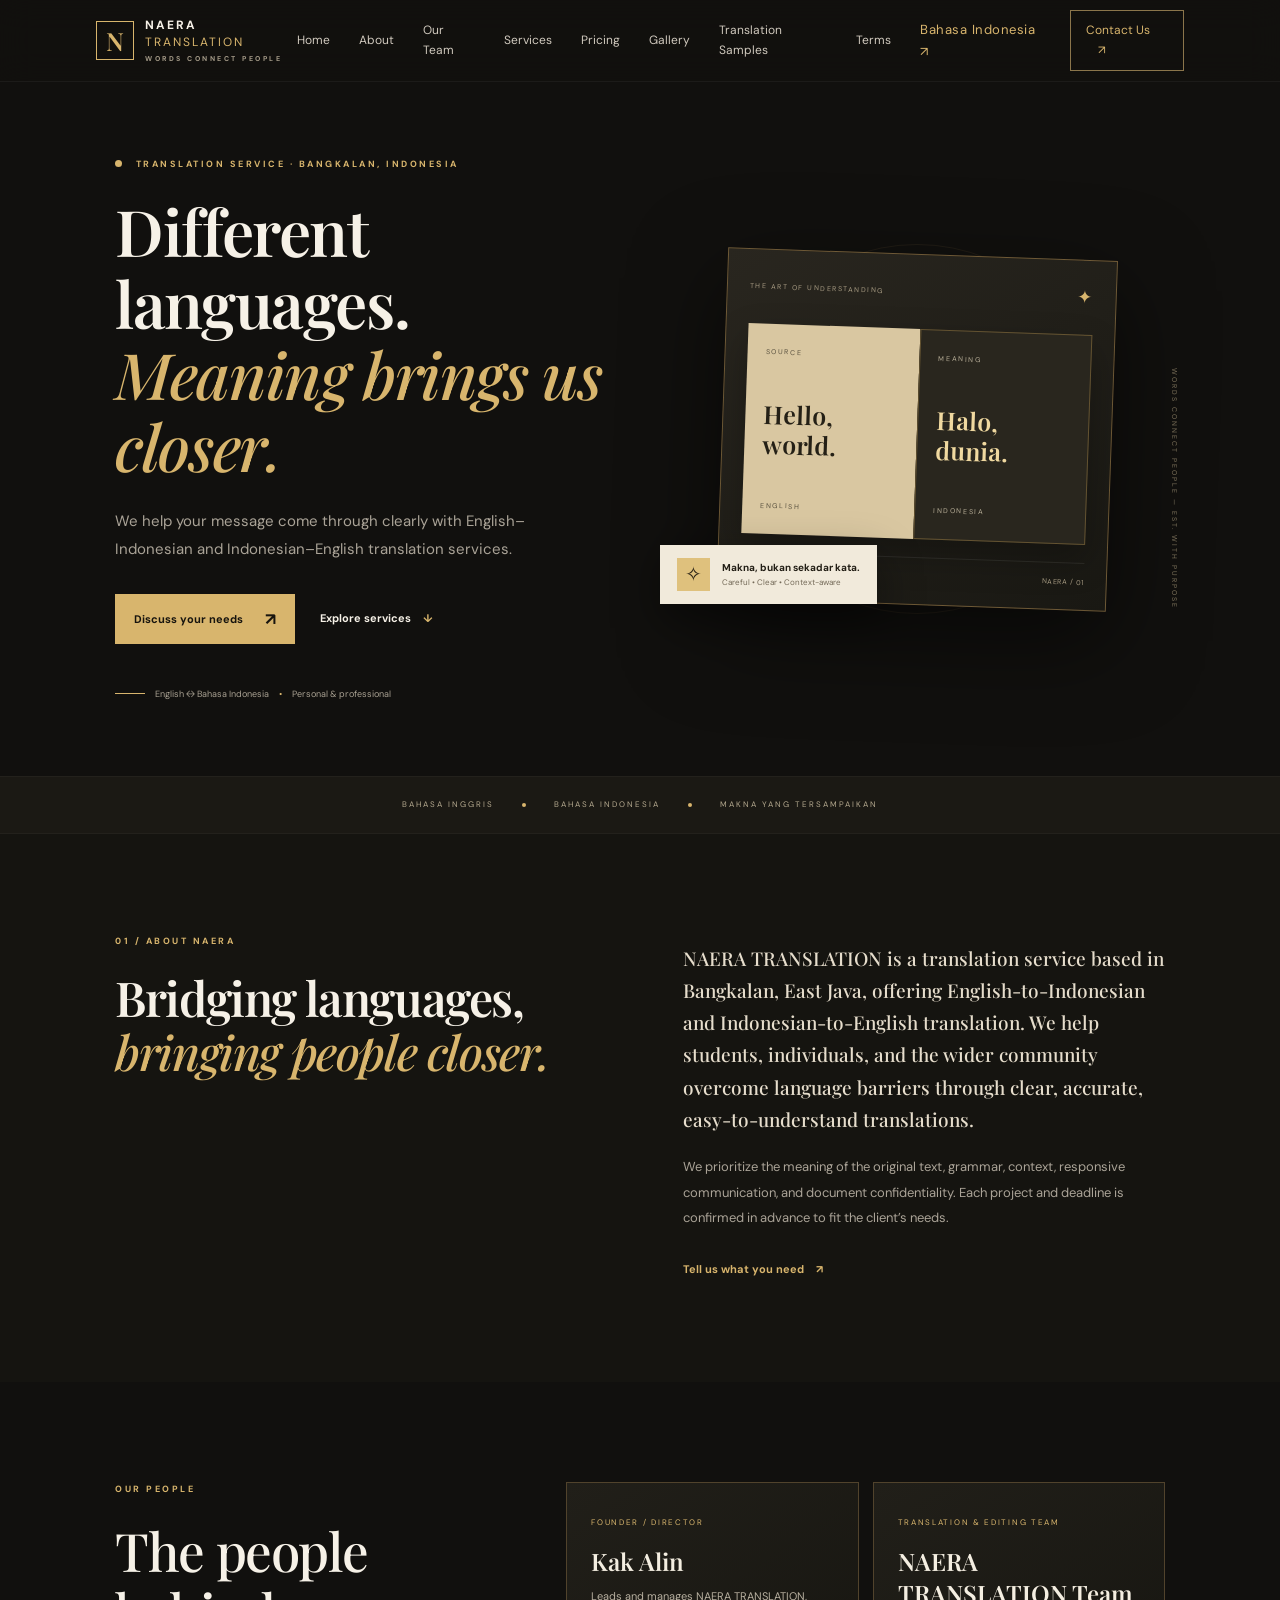
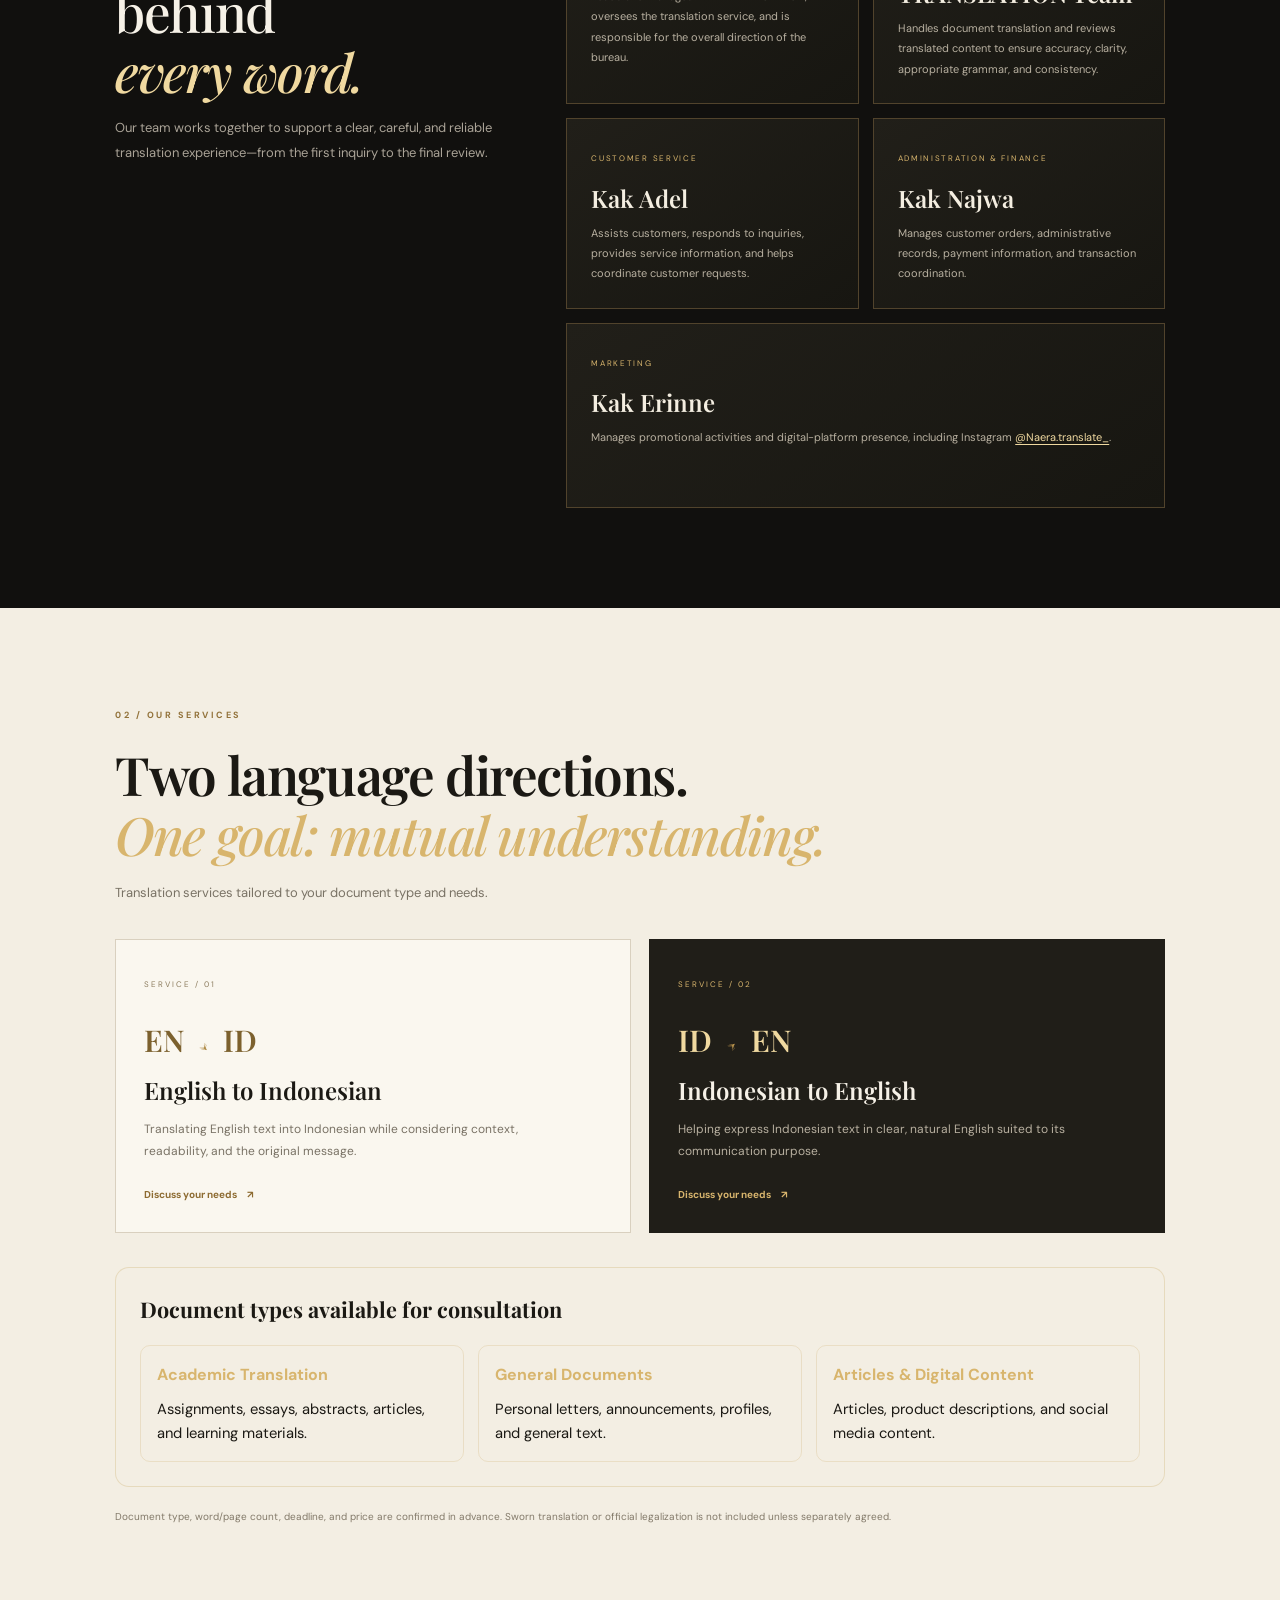
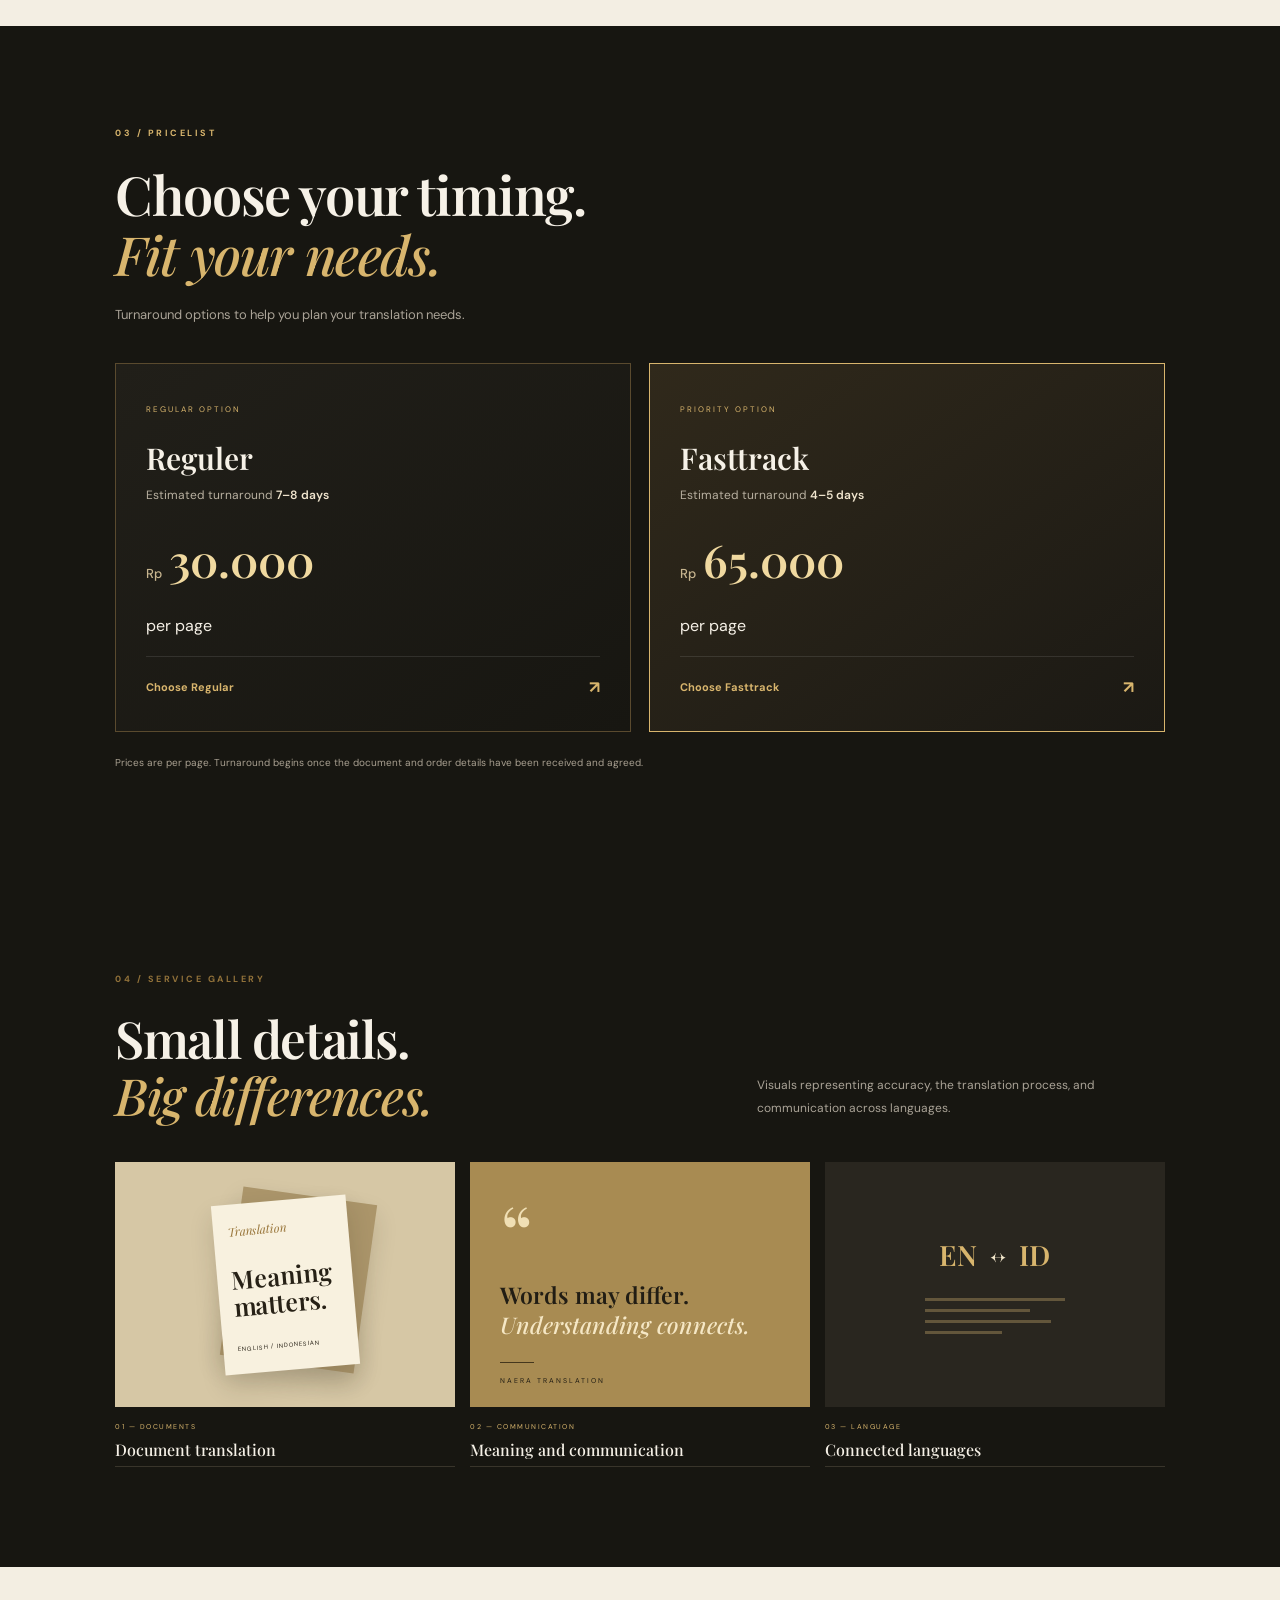
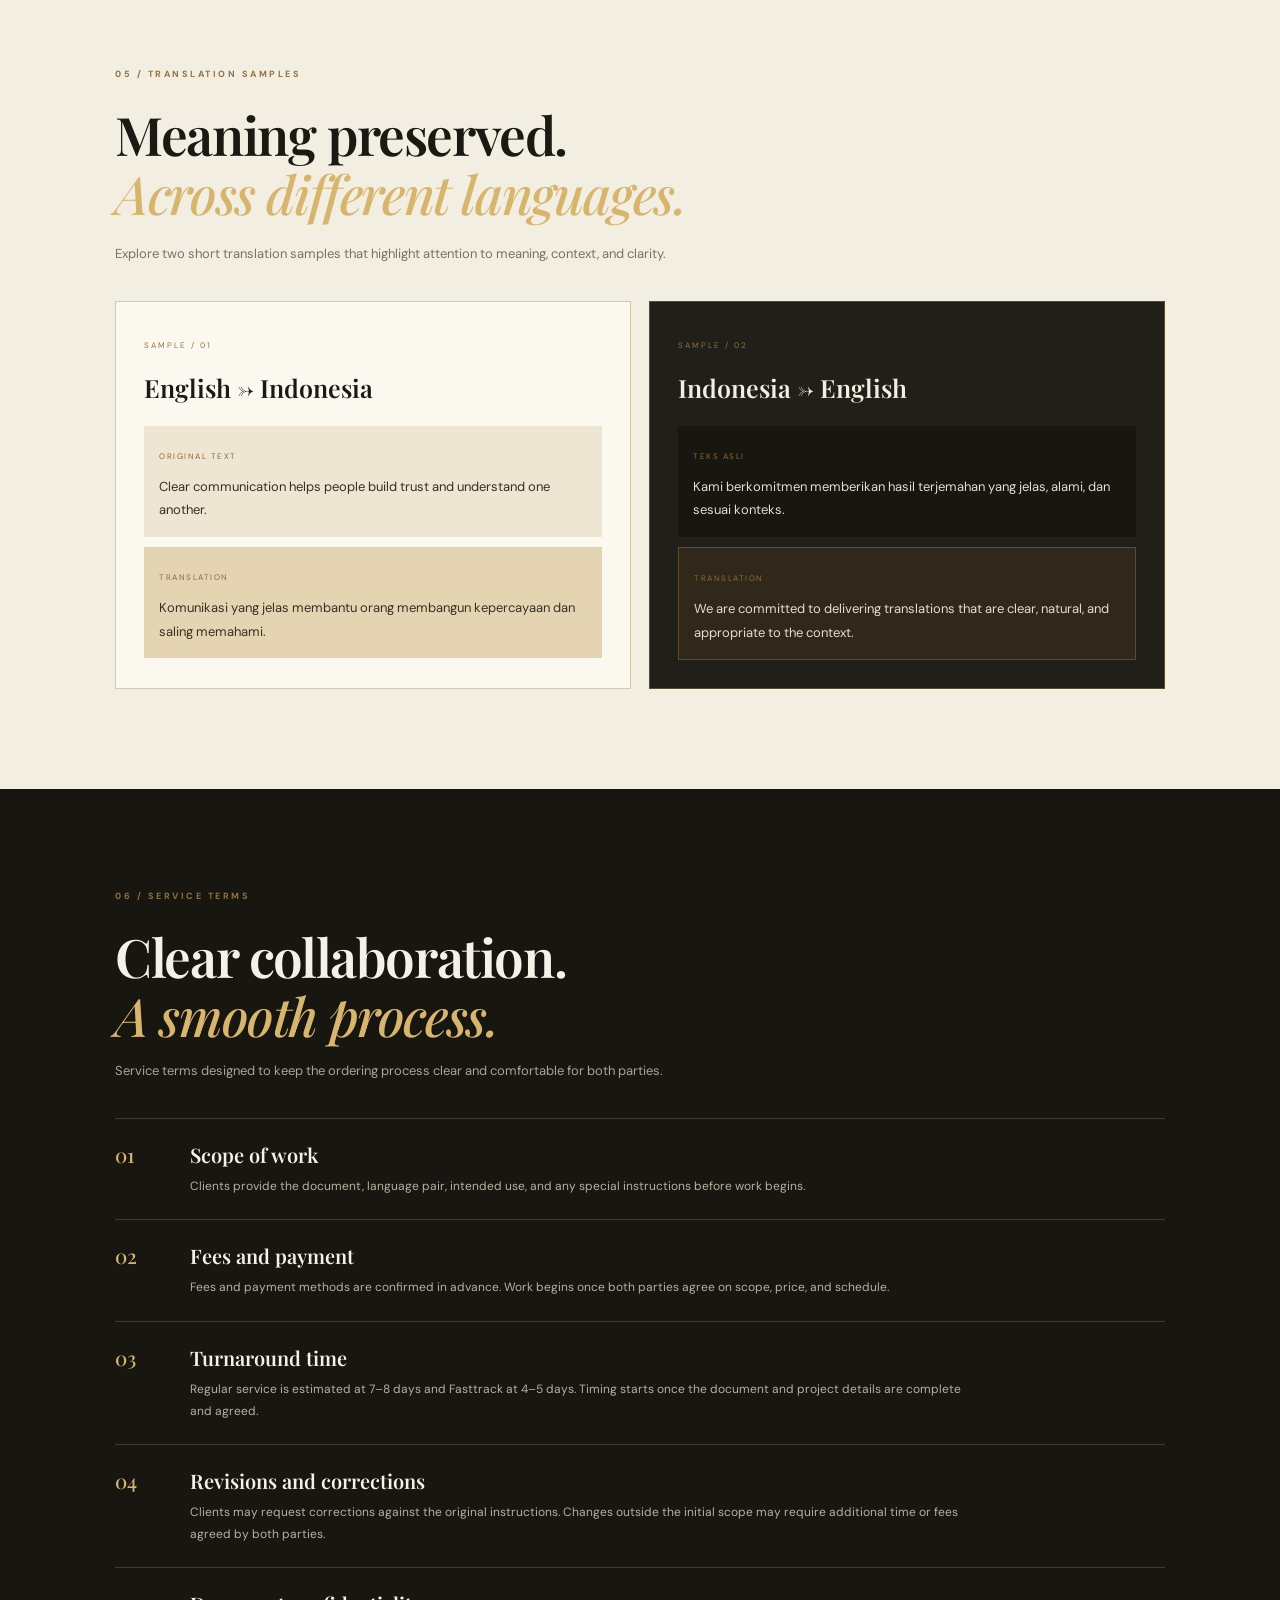
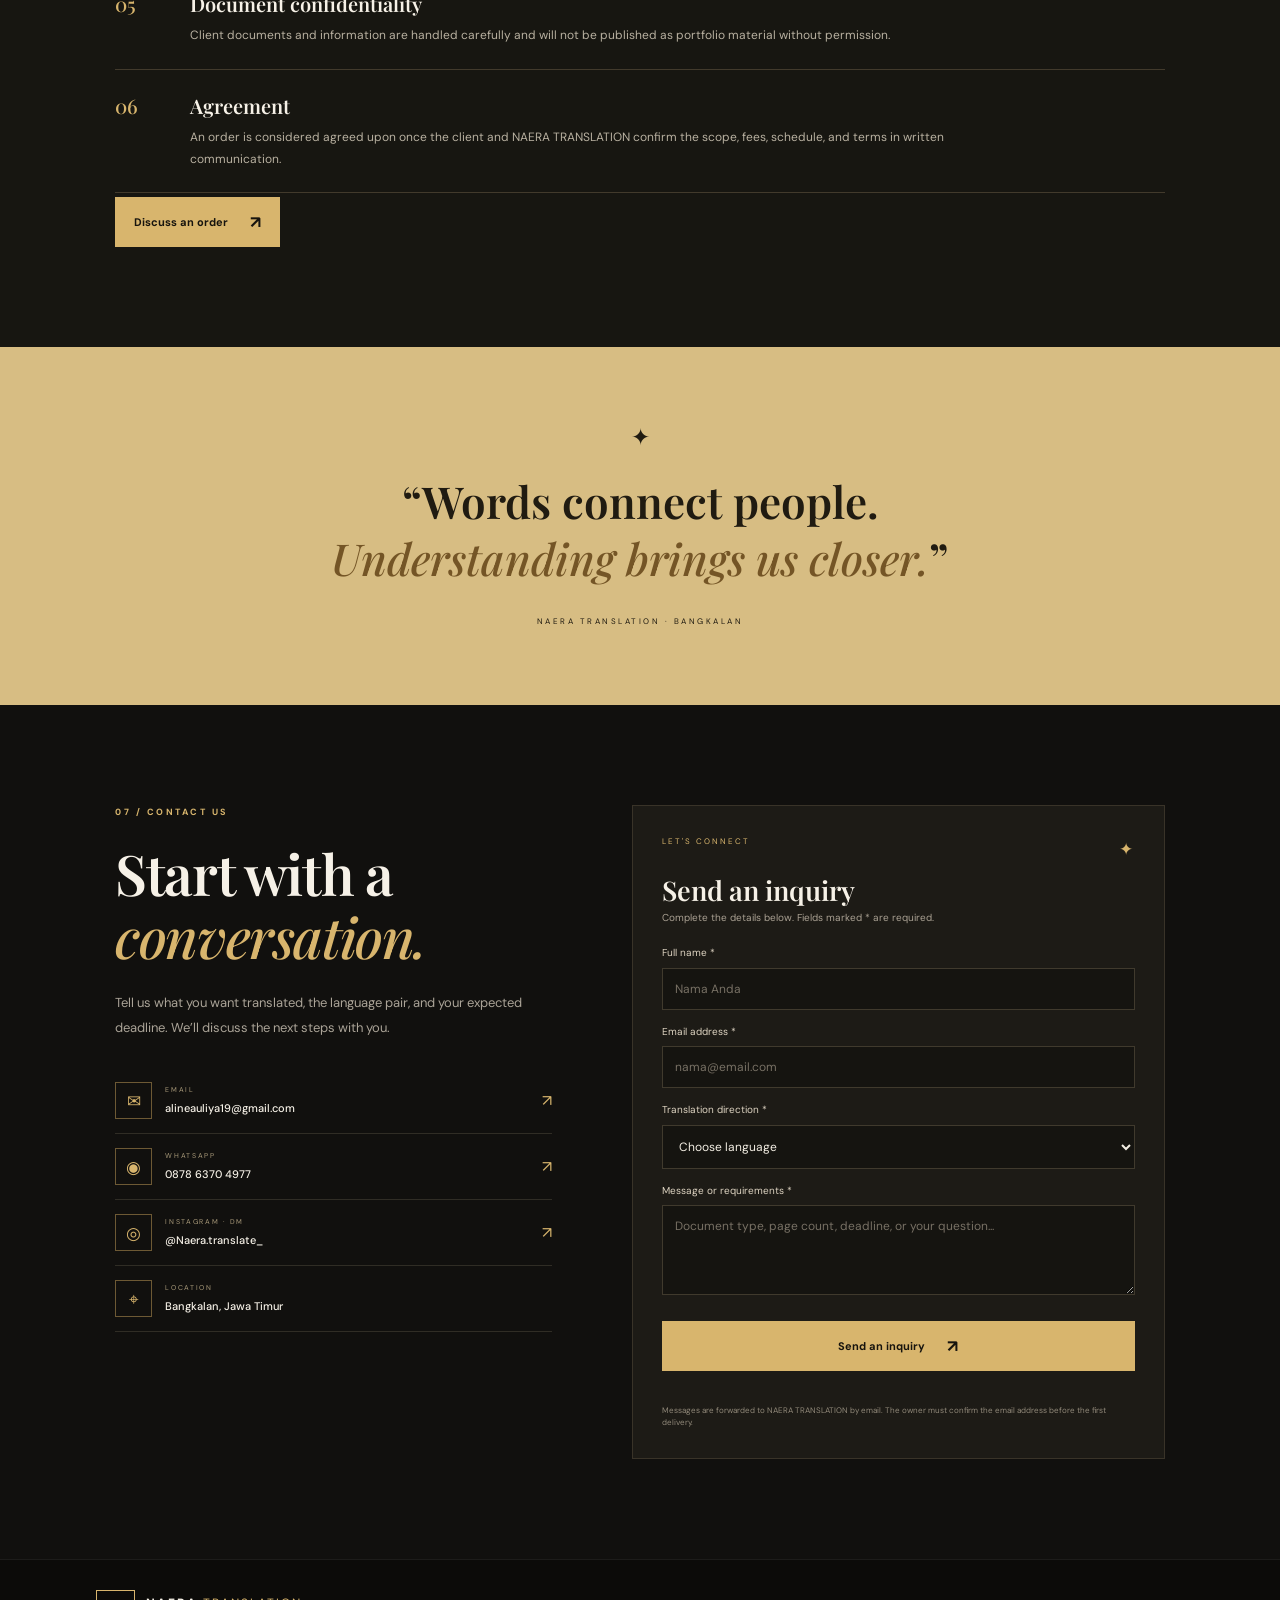
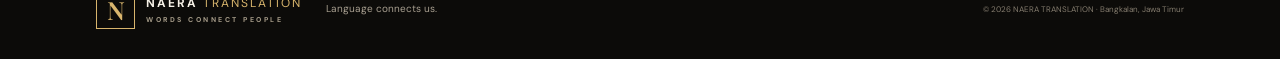
==== index-en.html @ 30fca058 "Add files via upload" ====
<!doctype html>
<html lang="en">
<head>
  <meta charset="utf-8">
  <meta name="viewport" content="width=device-width, initial-scale=1">
  <meta name="description" content="NAERA TRANSLATION melayani penerjemahan Bahasa English to Indonesian dan Indonesian to English.">
  <meta name="theme-color" content="#11100e">
  <title>NAERA TRANSLATION | Words Connect People</title>
  <link rel="preconnect" href="https://fonts.googleapis.com">
  <link rel="preconnect" href="https://fonts.gstatic.com" crossorigin>
  <link href="https://fonts.googleapis.com/css2?family=DM+Sans:wght@400;500;600;700&family=Playfair+Display:wght@500;600;700&display=swap" rel="stylesheet">
  <link rel="stylesheet" href="style.css">
  <script src="script.js" defer></script>
</head>
<body>
  <header class="header">
    <a class="brand" href="#home" aria-label="NAERA Translation beranda"><span class="brand-symbol">N</span><span class="brand-name">NAERA <b>TRANSLATION</b><small>WORDS CONNECT PEOPLE</small></span></a>
    <button class="menu-toggle" id="menuToggle" aria-label="Buka menu" aria-expanded="false">☰</button>
    <nav id="nav"><a href="#home">Home</a><a href="#about">About</a><a href="#team">Our Team</a><a href="#services">Services</a><a href="#pricelist">Pricing</a><a href="#portfolio">Gallery</a><a href="#samples">Translation Samples</a><a href="#terms">Terms</a><a href="index.html" class="language-link" lang="id">Bahasa Indonesia ↗</a><a class="nav-contact" href="#contact">Contact Us <span>↗</span></a></nav>
  </header>

  <main>
    <section class="hero section" id="home">
      <div class="hero-content">
        <p class="eyebrow"><span></span> TRANSLATION SERVICE · BANGKALAN, INDONESIA</p>
        <h1>Different languages.<br><em>Meaning brings us closer.</em></h1>
        <p class="hero-lead">We help your message come through clearly with English–Indonesian and Indonesian–English translation services.</p>
        <div class="hero-actions"><a class="btn btn-gold" href="#contact">Discuss your needs <span>↗</span></a><a class="link-arrow" href="#services">Explore services <span>↓</span></a></div>
        <div class="hero-foot"><span class="gold-line"></span><span>English ↔ Bahasa Indonesia</span><span class="foot-dot">•</span><span>Personal & professional</span></div>
      </div>
      <div class="hero-visual" aria-label="Ilustrasi buku dan dokumen penerjemahan" role="img">
        <div class="visual-ring ring-a"></div><div class="visual-ring ring-b"></div>
        <div class="translation-card">
          <div class="card-top"><span>THE ART OF UNDERSTANDING</span><span class="tiny-star">✦</span></div>
          <div class="book-shape"><div class="book-left"><span class="book-label">SOURCE</span><strong>Hello,<br>world.</strong><small>ENGLISH</small></div><div class="book-right"><span class="book-label">MEANING</span><strong>Halo,<br>dunia.</strong><small>INDONESIA</small></div></div>
          <div class="card-bottom"><span>Clarity in every word.</span><span>NAERA / 01</span></div>
        </div>
        <div class="floating-note"><span class="note-icon">✧</span><div><b>Makna, bukan sekadar kata.</b><small>Careful • Clear • Context-aware</small></div></div>
        <div class="vertical-caption">WORDS CONNECT PEOPLE — EST. WITH PURPOSE</div>
      </div>
    </section>

    <section class="trustbar"><span>BAHASA INGGRIS</span><i></i><span>BAHASA INDONESIA</span><i></i><span>MAKNA YANG TERSAMPAIKAN</span></section>

    <section class="section about" id="about">
      <div class="section-kicker"><p class="eyebrow">01 / ABOUT NAERA</p><h2>Bridging languages, <em>bringing people closer.</em></h2></div>
      <div class="about-copy"><p class="lead">NAERA TRANSLATION is a translation service based in Bangkalan, East Java, offering English-to-Indonesian and Indonesian-to-English translation. We help students, individuals, and the wider community overcome language barriers through clear, accurate, easy-to-understand translations.</p><p>We prioritize the meaning of the original text, grammar, context, responsive communication, and document confidentiality. Each project and deadline is confirmed in advance to fit the client’s needs.</p><a class="link-arrow" href="#contact">Tell us what you need <span>↗</span></a></div>
    </section>


    <section class="section team-section" id="team" aria-label="NAERA TRANSLATION team">
      <div class="team-heading">
        <p class="eyebrow">OUR PEOPLE</p>
        <h2>The people behind<br><em>every word.</em></h2>
        <p>Our team works together to support a clear, careful, and reliable translation experience—from the first inquiry to the final review.</p>
      </div>
      <div class="team-grid">
        <article class="team-card"><span class="team-role">Founder / Director</span><h3>Kak Alin</h3><p>Leads and manages NAERA TRANSLATION, oversees the translation service, and is responsible for the overall direction of the bureau.</p></article>
        <article class="team-card"><span class="team-role">Translation &amp; Editing Team</span><h3>NAERA TRANSLATION Team</h3><p>Handles document translation and reviews translated content to ensure accuracy, clarity, appropriate grammar, and consistency.</p></article>
        <article class="team-card"><span class="team-role">Customer Service</span><h3>Kak Adel</h3><p>Assists customers, responds to inquiries, provides service information, and helps coordinate customer requests.</p></article>
        <article class="team-card"><span class="team-role">Administration &amp; Finance</span><h3>Kak Najwa</h3><p>Manages customer orders, administrative records, payment information, and transaction coordination.</p></article>
        <article class="team-card team-card-wide"><span class="team-role">Marketing</span><h3>Kak Erinne</h3><p>Manages promotional activities and digital-platform presence, including Instagram <a href="https://www.instagram.com/naera.translate_/" target="_blank" rel="noopener noreferrer">@Naera.translate_</a>.</p></article>
      </div>
    </section>

    <section class="section services" id="services">
      <div class="section-title"><p class="eyebrow">02 / OUR SERVICES</p><h2>Two language directions.<br><em>One goal: mutual understanding.</em></h2><p>Translation services tailored to your document type and needs.</p></div>
      <div class="service-grid">
        <article class="service-card"><span class="service-index">SERVICE / 01</span><div class="service-icon">EN <span>↘</span> ID</div><h3>English to Indonesian</h3><p>Translating English text into Indonesian while considering context, readability, and the original message.</p><a href="#contact" aria-label="Tanyakan layanan English to Indonesian">Discuss your needs <span>↗</span></a></article>
        <article class="service-card service-featured"><span class="service-index">SERVICE / 02</span><div class="service-icon">ID <span>↗</span> EN</div><h3>Indonesian to English</h3><p>Helping express Indonesian text in clear, natural English suited to its communication purpose.</p><a href="#contact" aria-label="Tanyakan layanan Indonesian to English">Discuss your needs <span>↗</span></a></article>
      </div>
      <div class="service-types" aria-label="Jenis dokumen yang dilayani">
        <h3>Document types available for consultation</h3>
        <div class="service-type-grid">
          <article><b>Academic Translation</b><p>Assignments, essays, abstracts, articles, and learning materials.</p></article>
          <article><b>General Documents</b><p>Personal letters, announcements, profiles, and general text.</p></article>
          <article><b>Articles & Digital Content</b><p>Articles, product descriptions, and social media content.</p></article>
        </div>
      </div>
      <p class="service-note">Document type, word/page count, deadline, and price are confirmed in advance. Sworn translation or official legalization is not included unless separately agreed.</p>
    </section>

    <section class="section pricelist" id="pricelist">
      <div class="pricelist-heading"><p class="eyebrow">03 / PRICELIST</p><h2>Choose your timing.<br><em>Fit your needs.</em></h2><p>Turnaround options to help you plan your translation needs.</p></div>
      <div class="price-grid">
        <article class="price-card"><span class="price-label">REGULAR OPTION</span><h3>Reguler</h3><p class="price-duration">Estimated turnaround <b>7–8 days</b></p><div class="price-amount"><small>Rp</small>30.000</div><p class="price-unit">per page</p><a class="price-link" href="#contact">Choose Regular <span>↗</span></a></article>
        <article class="price-card price-card-featured"><span class="price-label">PRIORITY OPTION</span><h3>Fasttrack</h3><p class="price-duration">Estimated turnaround <b>4–5 days</b></p><div class="price-amount"><small>Rp</small>65.000</div><p class="price-unit">per page</p><a class="price-link" href="#contact">Choose Fasttrack <span>↗</span></a></article>
      </div>
      <p class="price-note">Prices are per page. Turnaround begins once the document and order details have been received and agreed.</p>
    </section>

    <section class="section gallery" id="portfolio">
      <div class="gallery-heading"><div><p class="eyebrow">04 / SERVICE GALLERY</p><h2>Small details.<br><em>Big differences.</em></h2></div><p>Visuals representing accuracy, the translation process, and communication across languages.</p></div>
      <div class="gallery-grid">
        <article class="gallery-card gallery-one"><div class="gallery-art"><span class="paper paper-back"></span><span class="paper paper-front"><i>Translation</i><b>Meaning<br>matters.</b><small>ENGLISH / INDONESIAN</small></span></div><div class="gallery-label"><span>01 — DOCUMENTS</span><b>Document translation</b></div></article>
        <article class="gallery-card gallery-two"><div class="gallery-art"><div class="quote-mark">“</div><p>Words may differ.<br><em>Understanding connects.</em></p><span class="quote-rule"></span><small>NAERA TRANSLATION</small></div><div class="gallery-label"><span>02 — COMMUNICATION</span><b>Meaning and communication</b></div></article>
        <article class="gallery-card gallery-three"><div class="gallery-art"><div class="language-circle"><span>EN</span><b>↔</b><span>ID</span></div><div class="language-lines"><i></i><i></i><i></i><i></i></div></div><div class="gallery-label"><span>03 — LANGUAGE</span><b>Connected languages</b></div></article>
      </div>
    </section>


    <section class="section samples" id="samples">
      <div class="section-title"><p class="eyebrow">05 / TRANSLATION SAMPLES</p><h2>Meaning preserved.<br><em>Across different languages.</em></h2><p>Explore two short translation samples that highlight attention to meaning, context, and clarity.</p></div>
      <div class="sample-grid">
        <article class="sample-card"><span class="sample-number">SAMPLE / 01</span><h3>English → Indonesia</h3><div class="sample-text"><small>ORIGINAL TEXT</small><p>Clear communication helps people build trust and understand one another.</p></div><div class="sample-text sample-result"><small>TRANSLATION</small><p>Komunikasi yang jelas membantu orang membangun kepercayaan dan saling memahami.</p></div></article>
        <article class="sample-card sample-card-dark"><span class="sample-number">SAMPLE / 02</span><h3>Indonesia → English</h3><div class="sample-text"><small>TEKS ASLI</small><p>Kami berkomitmen memberikan hasil terjemahan yang jelas, alami, dan sesuai konteks.</p></div><div class="sample-text sample-result"><small>TRANSLATION</small><p>We are committed to delivering translations that are clear, natural, and appropriate to the context.</p></div></article>
      </div>
    </section>

    <section class="section terms" id="terms">
      <div class="terms-heading"><p class="eyebrow">06 / SERVICE TERMS</p><h2>Clear collaboration.<br><em>A smooth process.</em></h2><p>Service terms designed to keep the ordering process clear and comfortable for both parties.</p></div>
      <div class="terms-list">
        <article><span>01</span><div><h3>Scope of work</h3><p>Clients provide the document, language pair, intended use, and any special instructions before work begins.</p></div></article>
        <article><span>02</span><div><h3>Fees and payment</h3><p>Fees and payment methods are confirmed in advance. Work begins once both parties agree on scope, price, and schedule.</p></div></article>
        <article><span>03</span><div><h3>Turnaround time</h3><p>Regular service is estimated at 7–8 days and Fasttrack at 4–5 days. Timing starts once the document and project details are complete and agreed.</p></div></article>
        <article><span>04</span><div><h3>Revisions and corrections</h3><p>Clients may request corrections against the original instructions. Changes outside the initial scope may require additional time or fees agreed by both parties.</p></div></article>
        <article><span>05</span><div><h3>Document confidentiality</h3><p>Client documents and information are handled carefully and will not be published as portfolio material without permission.</p></div></article>
        <article><span>06</span><div><h3>Agreement</h3><p>An order is considered agreed upon once the client and NAERA TRANSLATION confirm the scope, fees, schedule, and terms in written communication.</p></div></article>
      </div>
      
      <a class="btn btn-gold terms-cta" href="#contact">Discuss an order <span>↗</span></a>
    </section>

    <section class="statement"><span class="statement-star">✦</span><p>“Words connect people.<br><em>Understanding brings us closer.</em>”</p><span class="statement-caption">NAERA TRANSLATION · BANGKALAN</span></section>

    <section class="section contact" id="contact">
      <div class="contact-info"><p class="eyebrow">07 / CONTACT US</p><h2>Start with a <em>conversation.</em></h2><p class="contact-lead">Tell us what you want translated, the language pair, and your expected deadline. We’ll discuss the next steps with you.</p>
        <a class="contact-method" href="mailto:alineauliya19@gmail.com"><span class="method-icon">✉</span><span><small>EMAIL</small><b>alineauliya19@gmail.com</b></span><span class="method-arrow">↗</span></a>
        <a class="contact-method" href="https://wa.me/6287863704977" target="_blank" rel="noopener noreferrer"><span class="method-icon">◉</span><span><small>WHATSAPP</small><b>0878 6370 4977</b></span><span class="method-arrow">↗</span></a>
        <a class="contact-method" href="https://www.instagram.com/naera.translate_/" target="_blank" rel="noopener noreferrer"><span class="method-icon">◎</span><span><small>INSTAGRAM · DM</small><b>@Naera.translate_</b></span><span class="method-arrow">↗</span></a>
        <div class="contact-method"><span class="method-icon">⌖</span><span><small>LOCATION</small><b>Bangkalan, Jawa Timur</b></span></div>
      </div>
      <form class="contact-form" id="contactForm" action="https://formsubmit.co/ajax/alineauliya19@gmail.com" method="POST">
        <div class="form-head"><span>LET'S CONNECT</span><span>✦</span></div><h3>Send an inquiry</h3><p>Complete the details below. Fields marked * are required.</p>
        <input type="hidden" name="_subject" value="Pesan baru dari website NAERA TRANSLATION">
        <input type="hidden" name="_template" value="table">
        <input type="text" name="_honey" style="display:none" tabindex="-1" autocomplete="off">
        <label for="name">Full name *</label><input id="name" name="name" required maxlength="100" autocomplete="name" placeholder="Nama Anda">
        <label for="email">Email address *</label><input id="email" name="email" type="email" required maxlength="254" autocomplete="email" placeholder="nama@email.com">
        <label for="direction">Translation direction *</label><select id="direction" name="direction" required><option value="">Choose language</option><option>English to Indonesian</option><option>Indonesian to English</option><option>Not sure / consultation</option></select>
        <label for="message">Message or requirements *</label><textarea id="message" name="message" required minlength="10" maxlength="3000" rows="4" placeholder="Document type, page count, deadline, or your question..."></textarea>
        <button class="btn btn-gold submit-btn" id="submitButton" type="submit">Send an inquiry <span>↗</span></button><p id="formStatus" class="form-status" role="status" aria-live="polite"></p>
        <small class="privacy-note">Messages are forwarded to NAERA TRANSLATION by email. The owner must confirm the email address before the first delivery.</small>
      </form>
    </section>
  </main>

  <footer class="footer"><a class="brand" href="#home"><span class="brand-symbol">N</span><span class="brand-name">NAERA <b>TRANSLATION</b><small>WORDS CONNECT PEOPLE</small></span></a><p>Language connects us.</p><span>© <span id="year"></span> NAERA TRANSLATION · Bangkalan, Jawa Timur</span></footer>
</body>
</html>
---- style.css ----
@import url('https://fonts.googleapis.com/css2?family=DM+Sans:wght@400;500;600;700&family=Playfair+Display:ital,wght@0,500;0,600;0,700;1,500;1,600;1,700&display=swap');
:root{--bg:#11100e;--bg2:#191713;--panel:#201e19;--gold:#d8b56d;--gold2:#f0d9a0;--text:#f6f1e7;--muted:#aaa397;--line:#3a352a;--cream:#f3eee3}
*{box-sizing:border-box}html{scroll-behavior:smooth;scroll-padding-top:85px}body{margin:0;background:var(--bg);color:var(--text);font-family:'DM Sans',sans-serif;line-height:1.65}a{color:inherit;text-decoration:none}.header{height:82px;padding:0 7.5%;display:flex;align-items:center;justify-content:space-between;position:sticky;top:0;z-index:20;background:rgba(17,16,14,.94);backdrop-filter:blur(16px);border-bottom:1px solid #ffffff0d}.brand{display:flex;align-items:center;gap:11px}.brand-symbol{width:39px;height:39px;display:grid;place-items:center;border:1px solid var(--gold);color:var(--gold);font:600 25px 'Playfair Display',serif}.brand-name{font-size:12px;letter-spacing:2px;font-weight:700;line-height:1.4}.brand-name b{font-weight:400;color:var(--gold)}.brand-name small{display:block;font-size:7px;letter-spacing:2.5px;color:#a69c89;margin-top:3px}.header nav{display:flex;align-items:center;gap:29px;font-size:12px;color:#d1cabe}.header nav a:hover{color:var(--gold)}.nav-contact{border:1px solid #8b754b;padding:10px 15px;color:var(--gold)!important}.nav-contact span{margin-left:12px}.menu-toggle{display:none;color:var(--gold);font-size:26px;background:none;border:0}.section{padding:100px 9%}.eyebrow{font-size:9px;letter-spacing:2.5px;font-weight:700;color:var(--gold);margin:0 0 23px}.eyebrow span{display:inline-block;width:7px;height:7px;background:var(--gold);border-radius:50%;margin-right:9px}.hero{min-height:610px;display:grid;grid-template-columns:1.02fr .98fr;gap:40px;align-items:center;padding-top:75px;padding-bottom:75px;overflow:hidden}.hero h1,.section h2{font:600 clamp(40px,5vw,64px)/1.12 'Playfair Display',serif;letter-spacing:-1.4px;margin:0}.hero h1 em,.section h2 em,.gallery-art em,.statement em{font-weight:500;color:var(--gold);font-style:italic}.hero-lead{max-width:475px;color:var(--muted);font-size:15px;line-height:1.9;margin:25px 0 30px}.hero-actions{display:flex;align-items:center;gap:25px;flex-wrap:wrap}.btn{display:inline-flex;align-items:center;justify-content:center;gap:22px;border:0;padding:14px 19px;font:700 11px 'DM Sans',sans-serif;cursor:pointer;transition:.2s}.btn-gold{background:var(--gold);color:#17140e}.btn-gold:hover{background:var(--gold2);transform:translateY(-2px)}.btn span{font-size:17px}.link-arrow{font-size:11px;font-weight:700;color:var(--text)}.link-arrow span{margin-left:9px;color:var(--gold)}.hero-foot{display:flex;align-items:center;gap:10px;margin-top:43px;color:#a9a192;font-size:9px;flex-wrap:wrap}.gold-line{height:1px;width:30px;background:var(--gold)}.foot-dot{color:var(--gold)}.hero-visual{min-height:430px;position:relative;display:grid;place-items:center}.visual-ring{position:absolute;border:1px solid #8e754322;border-radius:50%}.ring-a{width:370px;height:370px}.ring-b{width:300px;height:300px;border-color:#d8b56d2b}.translation-card{position:relative;z-index:2;width:min(100%,390px);padding:22px;background:linear-gradient(145deg,#29261f,#191813);border:1px solid #6f5a37;box-shadow:0 30px 90px #0008;transform:rotate(2deg)}.card-top,.card-bottom{display:flex;justify-content:space-between;align-items:center;color:#a69a82;font-size:7px;letter-spacing:1.5px}.tiny-star{font-size:18px;color:var(--gold)}.book-shape{display:grid;grid-template-columns:1fr 1fr;min-height:210px;margin:22px 0 18px;box-shadow:0 15px 35px #0004}.book-left,.book-right{padding:22px 18px;display:flex;flex-direction:column;justify-content:space-between}.book-left{background:#d9c7a1;color:#242016}.book-right{background:#29261e;border:1px solid #645331;color:#f3e7cb}.book-label,.book-shape small{font-size:7px;letter-spacing:1.6px;opacity:.7}.book-shape strong{font:600 25px/1.2 'Playfair Display',serif}.book-right strong{color:var(--gold2)}.card-bottom{border-top:1px solid #ffffff13;padding-top:13px;letter-spacing:.5px;text-transform:uppercase}.floating-note{position:absolute;z-index:3;bottom:40px;left:-2%;display:flex;align-items:center;gap:12px;background:#f1eadb;color:#221e15;padding:13px 17px;box-shadow:0 15px 45px #0006}.note-icon{display:grid;place-items:center;width:33px;height:33px;background:#dfc17d;color:#282114;font-size:20px}.floating-note b,.floating-note small{display:block}.floating-note b{font-size:10px}.floating-note small{font-size:8px;color:#746a58}.vertical-caption{position:absolute;right:-3%;bottom:35px;writing-mode:vertical-rl;font-size:7px;letter-spacing:2px;color:#81765e}.trustbar{padding:21px 6%;display:flex;align-items:center;justify-content:center;gap:28px;flex-wrap:wrap;background:#1b1914;border-top:1px solid #ffffff09;border-bottom:1px solid #ffffff09;color:#b5a98f;font-size:8px;letter-spacing:2px}.trustbar i{height:4px;width:4px;background:var(--gold);border-radius:50%}.about{display:grid;grid-template-columns:1fr 1fr;gap:85px;align-items:start;background:#151410}.section-kicker h2{font-size:clamp(34px,4vw,48px)}.about-copy{padding-top:8px;color:var(--muted);font-size:13px;line-height:1.95}.about-copy .lead{font:500 19px/1.7 'Playfair Display',serif;color:#e6ddcc;margin:0 0 19px}.about-copy .link-arrow{display:inline-block;margin-top:16px;color:var(--gold)}.services{background:var(--cream);color:#1b1914}.services .eyebrow,.gallery .eyebrow{color:#92723a}.services .section-title h2{font-size:clamp(36px,4.3vw,53px)}.section-title>p:last-child{color:#797265;font-size:13px;max-width:500px;margin:18px 0 35px}.service-grid{display:grid;grid-template-columns:1fr 1fr;gap:18px}.service-card{position:relative;padding:29px 28px 25px;border:1px solid #d9d0bf;background:#faf7ef;min-height:265px}.service-featured{background:#201e18;color:var(--text);border-color:#201e18}.service-index{font-size:8px;letter-spacing:2px;color:#8c7c5e}.service-featured .service-index{color:var(--gold)}.service-icon{font:600 30px 'Playfair Display',serif;color:#7c612e;margin:25px 0 14px}.service-icon span{font-size:19px;color:#b18d4a;margin:0 6px}.service-featured .service-icon{color:var(--gold2)}.service-card h3{font:600 24px 'Playfair Display',serif;margin:0 0 10px}.service-card p{font-size:12px;color:#797265;line-height:1.85;max-width:420px}.service-featured p{color:#b8b0a0}.service-card>a{display:inline-block;margin-top:13px;font-size:10px;font-weight:700;color:#8d6b31}.service-featured>a{color:var(--gold)}.service-card>a span{margin-left:8px}.service-note{font-size:10px;color:#827969;margin:22px 0 0}.gallery{background:#171611}.gallery-heading{display:grid;grid-template-columns:1fr .7fr;gap:60px;align-items:end;margin-bottom:38px}.gallery-heading h2{font-size:clamp(37px,4vw,52px)}.gallery-heading>p{font-size:12px;color:var(--muted);line-height:1.9;margin:0 0 5px}.gallery-grid{display:grid;grid-template-columns:repeat(3,1fr);gap:15px}.gallery-card{min-width:0}.gallery-art{height:245px;position:relative;display:flex;align-items:center;justify-content:center;overflow:hidden}.gallery-one .gallery-art{background:#d6c7a5}.paper{position:absolute;width:135px;height:170px;box-shadow:0 12px 25px #211b1026}.paper-back{background:#ab956a;transform:translate(13px,-5px) rotate(8deg)}.paper-front{background:#f8f1df;transform:rotate(-5deg);padding:19px 14px;color:#272116;display:flex;flex-direction:column;justify-content:space-between}.paper-front i{font:italic 12px 'Playfair Display',serif;color:#99763b}.paper-front b{font:600 25px/1.1 'Playfair Display',serif}.paper-front small{font-size:6px;letter-spacing:1px}.gallery-two .gallery-art{background:#a88b52;color:#211d14;display:block;padding:30px}.quote-mark{font:80px/1 'Playfair Display',serif;color:#f0dfb4}.gallery-art>p{font:600 23px/1.3 'Playfair Display',serif;margin:8px 0}.gallery-art>p em{color:#f5e7c5}.quote-rule{display:block;width:34px;height:1px;background:#45371d;margin-top:22px}.gallery-art>small{display:block;margin-top:12px;font-size:7px;letter-spacing:2px}.gallery-three .gallery-art{background:#29261f;flex-direction:column;gap:25px}.language-circle{display:flex;align-items:center;gap:13px;font:600 28px 'Playfair Display',serif;color:var(--gold)}.language-circle b{font-size:24px;color:#f1e5c9}.language-lines{width:140px;display:grid;gap:8px}.language-lines i{height:3px;background:#63563b}.language-lines i:nth-child(2){width:75%}.language-lines i:nth-child(3){width:90%}.language-lines i:nth-child(4){width:55%}.gallery-label{padding:14px 0 6px;border-bottom:1px solid #39352b}.gallery-label span,.gallery-label b{display:block}.gallery-label span{font-size:7px;letter-spacing:1.5px;color:var(--gold)}.gallery-label b{font:500 16px 'Playfair Display',serif;margin-top:6px}.statement{padding:72px 8%;text-align:center;background:#d7bd83;color:#201b11}.statement-star{font-size:23px}.statement p{font:600 clamp(27px,4vw,44px)/1.3 'Playfair Display',serif;margin:15px 0 20px}.statement em{color:#745526}.statement-caption{font-size:8px;letter-spacing:2.5px}.contact{display:grid;grid-template-columns:.9fr 1.1fr;gap:80px;align-items:start;background:#11100e}.contact-info h2{font-size:clamp(38px,4.6vw,56px)}.contact-lead{color:var(--muted);font-size:13px;line-height:1.9;margin:23px 0 28px}.contact-method{display:flex;align-items:center;gap:13px;padding:14px 0;border-bottom:1px solid #302d25}.method-icon{width:37px;height:37px;display:grid;place-items:center;border:1px solid #6d5934;color:var(--gold);font-size:17px}.contact-method>span:nth-child(2){flex:1}.contact-method small,.contact-method b{display:block}.contact-method small{font-size:7px;letter-spacing:1.7px;color:#a99a7a}.contact-method b{font-size:11px;font-weight:500;margin-top:3px}.method-arrow{color:var(--gold)}.contact-form{background:#1d1b16;border:1px solid #393328;padding:29px}.form-head{display:flex;justify-content:space-between;color:var(--gold);font-size:8px;letter-spacing:2px}.form-head span:last-child{font-size:17px}.contact-form h3{font:600 27px 'Playfair Display',serif;margin:9px 0 2px}.contact-form>p:not(.form-status){font-size:10px;color:#aaa193;margin:0 0 19px}.contact-form label{display:block;font-size:10px;color:#ded4c2;margin:14px 0 6px}.contact-form input,.contact-form textarea,.contact-form select{width:100%;background:#151410;border:1px solid #403a2d;color:#f3eee3;border-radius:0;padding:12px;font:12px 'DM Sans',sans-serif;outline:none}.contact-form select{appearance:auto}.contact-form input:focus,.contact-form textarea:focus,.contact-form select:focus{border-color:var(--gold)}.contact-form input::placeholder,.contact-form textarea::placeholder{color:#777064}.contact-form textarea{resize:vertical}.submit-btn{width:100%;margin-top:17px}.form-status{min-height:16px;font-size:11px;margin:9px 0 0}.form-status.success{color:#9fe0b6}.form-status.error{color:#f09d91}.privacy-note{display:block;font-size:8px;color:#91897a;line-height:1.6;margin-top:8px}.footer{padding:30px 7.5%;display:flex;align-items:center;gap:24px;flex-wrap:wrap;border-top:1px solid #ffffff12;background:#0c0b09}.footer p{font-size:10px;color:#a9a091;margin-right:auto}.footer>span{font-size:8px;color:#847c6e}
@media(max-width:850px){.section{padding:78px 6%}.header{padding:0 6%}.header nav{gap:15px}.header nav a{font-size:11px}.hero{gap:25px}.hero h1{font-size:48px}.hero-visual{min-height:370px}.translation-card{padding:16px}.ring-a{width:320px;height:320px}.ring-b{width:255px;height:255px}.floating-note{left:-3%;bottom:23px}.about{gap:45px}.contact{gap:40px}}
@media(max-width:620px){.header{height:72px}.menu-toggle{display:block}.header nav{display:none;position:absolute;top:71px;left:0;right:0;padding:18px 6% 23px;background:#151410;border-bottom:1px solid #40382a;align-items:stretch;flex-direction:column;gap:8px}.header nav.open{display:flex}.header nav a{padding:10px 8px}.nav-contact{text-align:center}.section{padding:62px 6%}.hero{grid-template-columns:1fr;padding-top:58px;padding-bottom:50px;gap:25px}.hero h1{font-size:45px}.hero-lead{font-size:13px}.hero-visual{min-height:355px;margin:0 5px}.translation-card{width:91%}.book-shape{min-height:175px}.book-left,.book-right{padding:16px 13px}.book-shape strong{font-size:22px}.ring-a{width:300px;height:300px}.ring-b{width:245px;height:245px}.floating-note{left:-2%;bottom:14px;padding:10px 12px}.vertical-caption{right:-2%;font-size:6px}.trustbar{gap:13px;font-size:7px;padding:18px 5%;letter-spacing:1px}.trustbar i{width:3px;height:3px}.about,.contact{grid-template-columns:1fr;gap:27px}.section-kicker h2,.services .section-title h2,.gallery-heading h2{font-size:37px}.about-copy .lead{font-size:17px}.service-grid{grid-template-columns:1fr}.service-card{min-height:245px;padding:24px}.service-icon{margin-top:18px}.gallery-heading{grid-template-columns:1fr;gap:14px}.gallery-grid{grid-template-columns:1fr;gap:25px}.gallery-art{height:255px}.gallery-label b{font-size:17px}.statement{padding:55px 6%}.statement p{font-size:30px}.contact-form{padding:23px 18px}.footer{padding:27px 6%;gap:13px}.footer p{width:100%;order:2;margin:0}.footer>span{width:100%;order:3}.hero-foot{font-size:8px;gap:7px}}


/* Pricelist — black and gold NAERA visual theme */
.pricelist{background:#171611;color:var(--text)}.pricelist-heading{max-width:700px;margin-bottom:36px}.pricelist-heading h2{font-size:clamp(38px,4.5vw,54px)}.pricelist-heading>p:last-child{max-width:520px;color:var(--muted);font-size:13px;line-height:1.9;margin:18px 0 0}.price-grid{display:grid;grid-template-columns:1fr 1fr;gap:18px}.price-card{padding:30px;border:1px solid #5a4a2e;background:linear-gradient(145deg,#211f19,#171611);position:relative}.price-card-featured{background:linear-gradient(145deg,#30291b,#1b1914);border-color:var(--gold)}.price-label{font-size:8px;letter-spacing:2px;color:var(--gold)}.price-card h3{font:600 30px 'Playfair Display',serif;margin:17px 0 8px}.price-duration{font-size:12px;color:#b8b0a0;margin:0}.price-duration b{color:#f0e5ce;font-weight:600}.price-amount{font:600 clamp(34px,4vw,45px) 'Playfair Display',serif;color:var(--gold2);margin:24px 0}.price-amount small{font:500 13px 'DM Sans',sans-serif;margin-right:7px;color:#c7b58f}.price-link{display:flex;justify-content:space-between;align-items:center;border-top:1px solid #ffffff1a;padding-top:16px;font-size:11px;font-weight:700;color:var(--gold)}.price-link span{font-size:17px}.price-note{font-size:10px;color:#a9a091;line-height:1.8;margin:22px 0 0}
@media(max-width:620px){.price-grid{grid-template-columns:1fr}.price-card{padding:25px}.price-card h3{font-size:27px}.price-amount{font-size:39px}}


/* Sample translations and service terms — matching NAERA black/gold theme */
.samples{background:#f3eee2;color:#1b1914}.samples .eyebrow,.terms .eyebrow{color:#92723a}.samples .section-title h2,.terms-heading h2{font-size:clamp(36px,4.3vw,53px)}.samples .section-title>p:last-child{color:#797265;font-size:13px;max-width:650px;line-height:1.9;margin:18px 0 35px}.sample-grid{display:grid;grid-template-columns:1fr 1fr;gap:18px}.sample-card{padding:28px;border:1px solid #d6c9b1;background:#fbf8f0}.sample-card-dark{background:#211f19;border-color:#5a4a2e;color:#f4eee1}.sample-number{font-size:8px;letter-spacing:2px;color:#94723b}.sample-card h3{font:600 25px 'Playfair Display',serif;margin:14px 0 22px}.sample-text{padding:15px;background:#eee5d2;margin-top:10px}.sample-text small{font-size:8px;letter-spacing:1.5px;color:#8b6c34}.sample-text p{font-size:13px;line-height:1.8;margin:8px 0 0;color:#373126}.sample-result{background:#e4d4b2}.sample-card-dark .sample-text{background:#171611}.sample-card-dark .sample-text p{color:#e5dccb}.sample-card-dark .sample-result{background:#30291b;border:1px solid #5a4a2e}.terms{background:#171611;color:var(--text)}.terms-heading{max-width:700px;margin-bottom:35px}.terms-heading>p:last-child{font-size:13px;line-height:1.9;color:var(--muted);max-width:620px}.terms-list{border-top:1px solid #423a2c}.terms-list article{display:grid;grid-template-columns:55px 1fr;gap:20px;padding:22px 0;border-bottom:1px solid #423a2c}.terms-list article>span{font:500 20px 'Playfair Display',serif;color:var(--gold)}.terms-list h3{font:600 20px 'Playfair Display',serif;margin:0 0 7px}.terms-list p{font-size:12px;line-height:1.85;color:#b8b0a0;margin:0;max-width:780px}.terms-disclaimer{font-size:10px;line-height:1.8;color:#a9a091;margin:22px 0}.terms-cta{display:inline-flex;margin-top:4px}
@media(max-width:620px){.sample-grid{grid-template-columns:1fr}.sample-card{padding:22px}.terms-list article{grid-template-columns:35px 1fr;gap:12px}.sample-card h3{font-size:23px}}


/* Detailed service categories and language navigation */
.service-types{margin-top:34px;padding:24px;border:1px solid rgba(198,164,91,.28);border-radius:14px;background:rgba(255,255,255,.025)}
.service-types h3{margin:0 0 18px;font-family:'Playfair Display',serif;font-size:1.35rem}
.service-type-grid{display:grid;grid-template-columns:repeat(3,minmax(0,1fr));gap:14px}
.service-type-grid article{padding:16px;border:1px solid rgba(198,164,91,.22);border-radius:10px}
.service-type-grid b{color:var(--gold,#c7a45b)}
.service-type-grid p{margin:8px 0 0;font-size:.92rem;line-height:1.65}
.language-link{display:inline-flex;align-items:center;color:var(--gold,#c7a45b);font-size:.82rem;letter-spacing:.04em}
@media(max-width:700px){.service-type-grid{grid-template-columns:1fr}.service-types{padding:18px}}


/* Our Team — integrated section for both language homepages */
.team-section{background:#11100e;color:var(--text);display:grid;grid-template-columns:.8fr 1.2fr;gap:52px;align-items:start}
.team-heading{position:sticky;top:35px}
.team-heading h2{font:500 clamp(36px,4.3vw,53px)/1.15 'Playfair Display',serif;margin:14px 0}
.team-heading h2 em{color:var(--gold2);font-weight:500}
.team-heading>p:last-child{font-size:13px;line-height:1.9;color:var(--muted);max-width:390px}
.team-grid{display:grid;grid-template-columns:1fr 1fr;gap:14px}
.team-card{padding:24px;border:1px solid #51432c;background:linear-gradient(145deg,#211f19,#171611);min-height:185px}
.team-role{font-size:8px;letter-spacing:1.7px;text-transform:uppercase;color:var(--gold)}
.team-card h3{font:600 24px 'Playfair Display',serif;margin:12px 0 9px;color:#f4eee1}
.team-card p{font-size:11px;line-height:1.85;color:#b8b0a0;margin:0}
.team-card p a{color:var(--gold2);text-decoration:underline;text-underline-offset:3px}
.team-card-wide{grid-column:1/-1}
@media(max-width:850px){.team-section{grid-template-columns:1fr;gap:24px}.team-heading{position:static}.team-heading>p:last-child{max-width:650px}}
@media(max-width:620px){.team-grid{grid-template-columns:1fr}.team-card-wide{grid-column:auto}.team-card{padding:22px}}
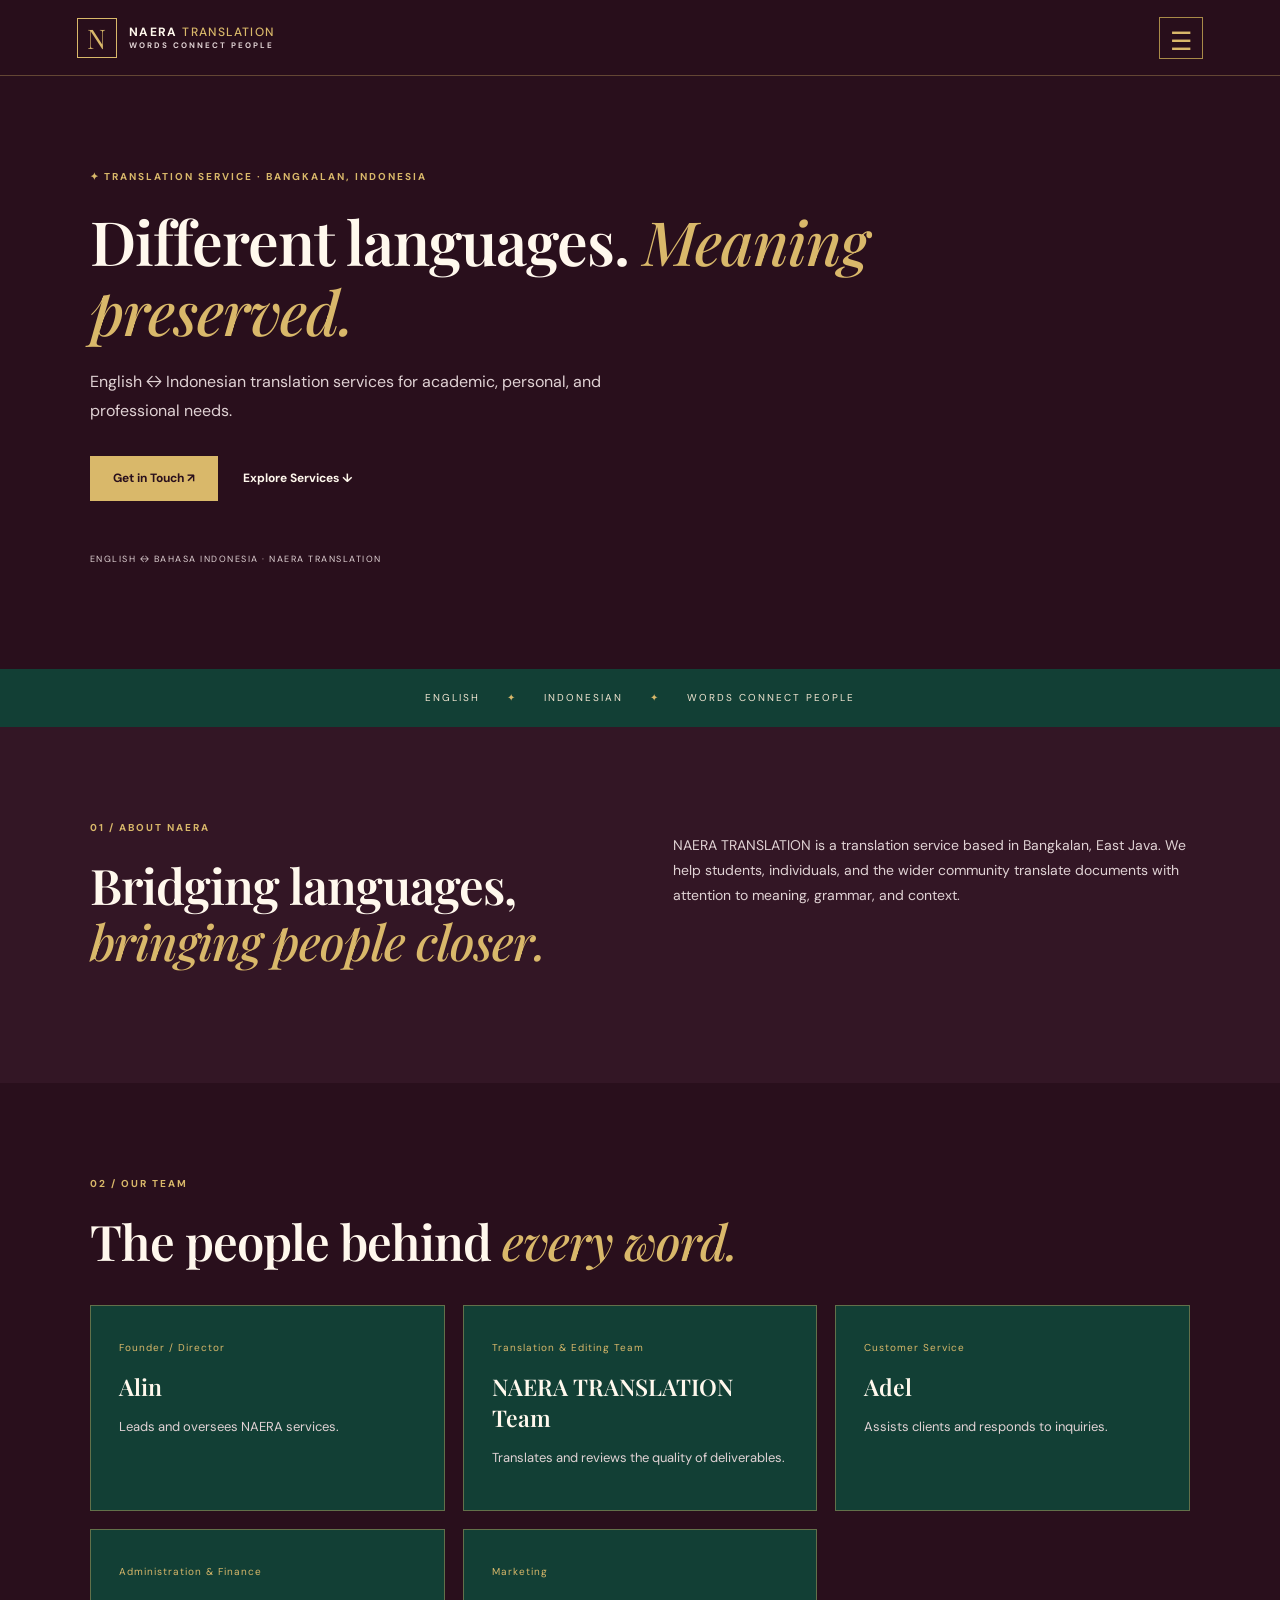
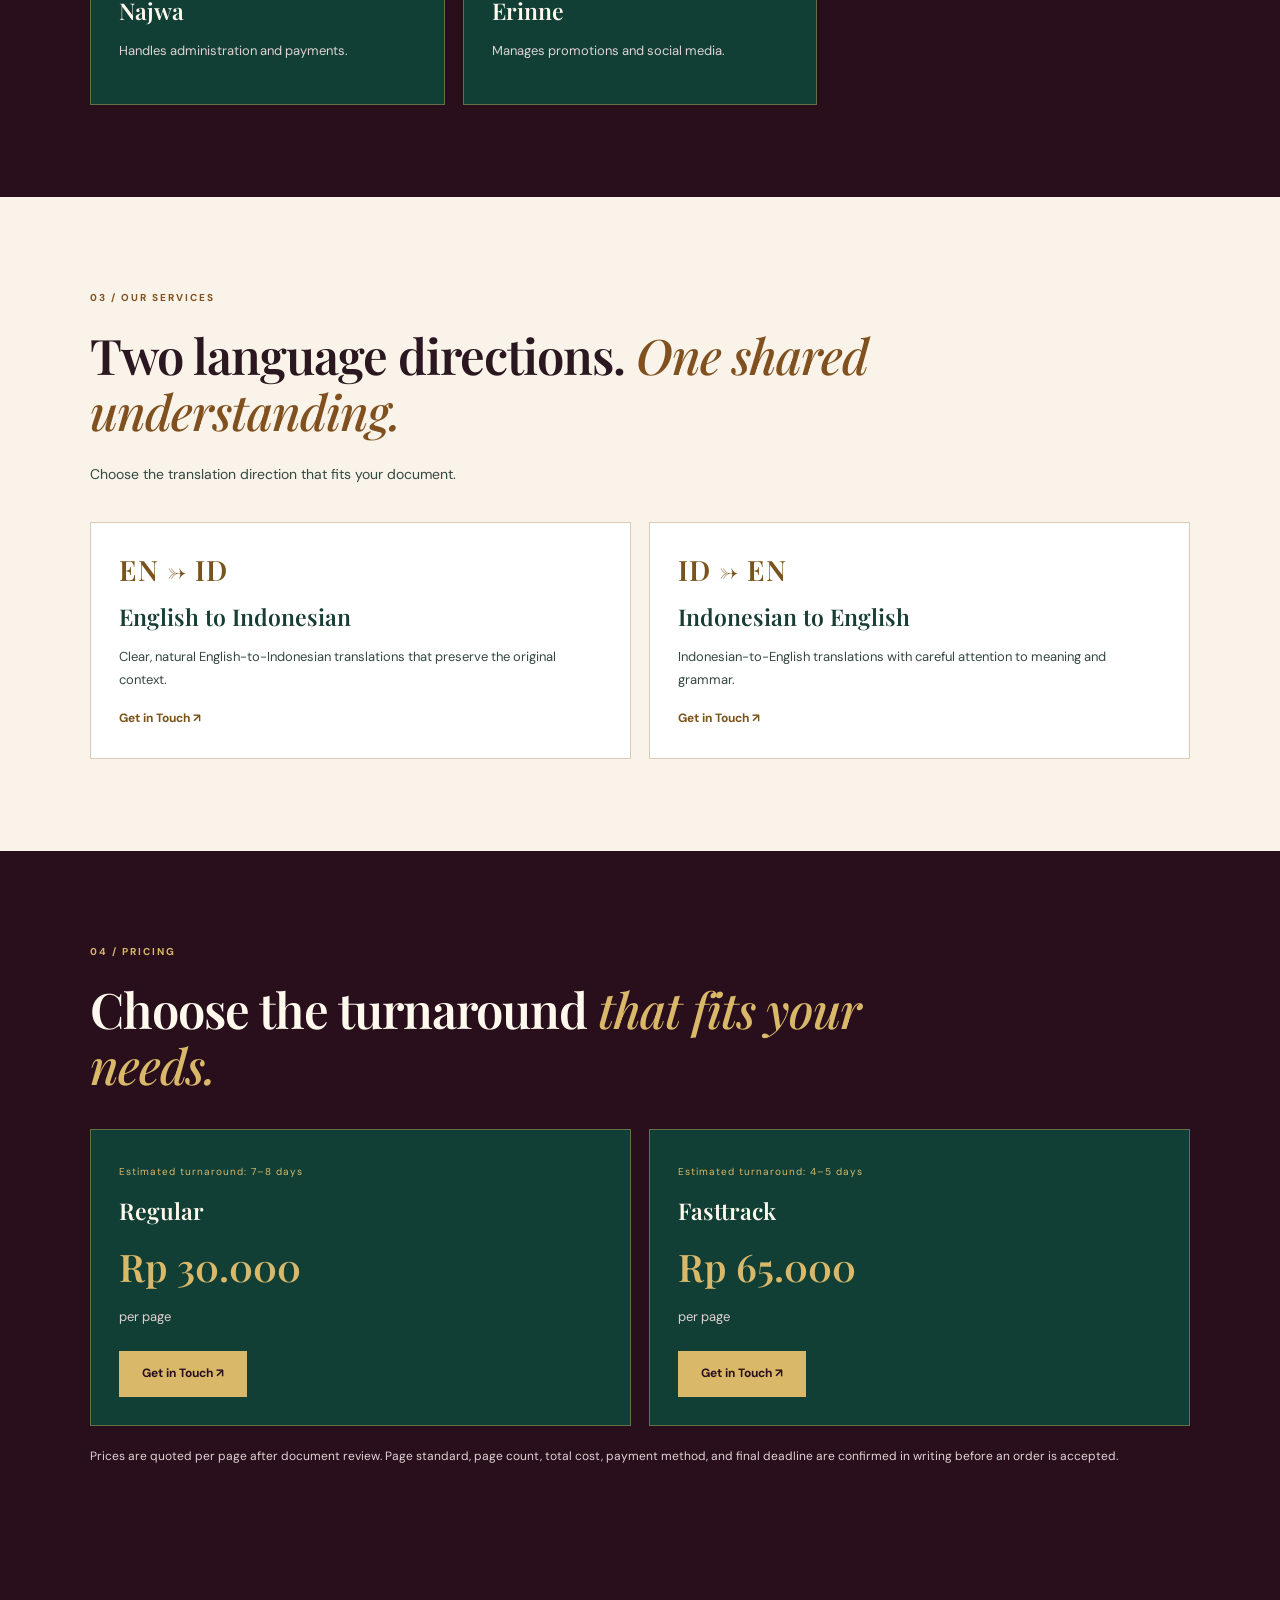
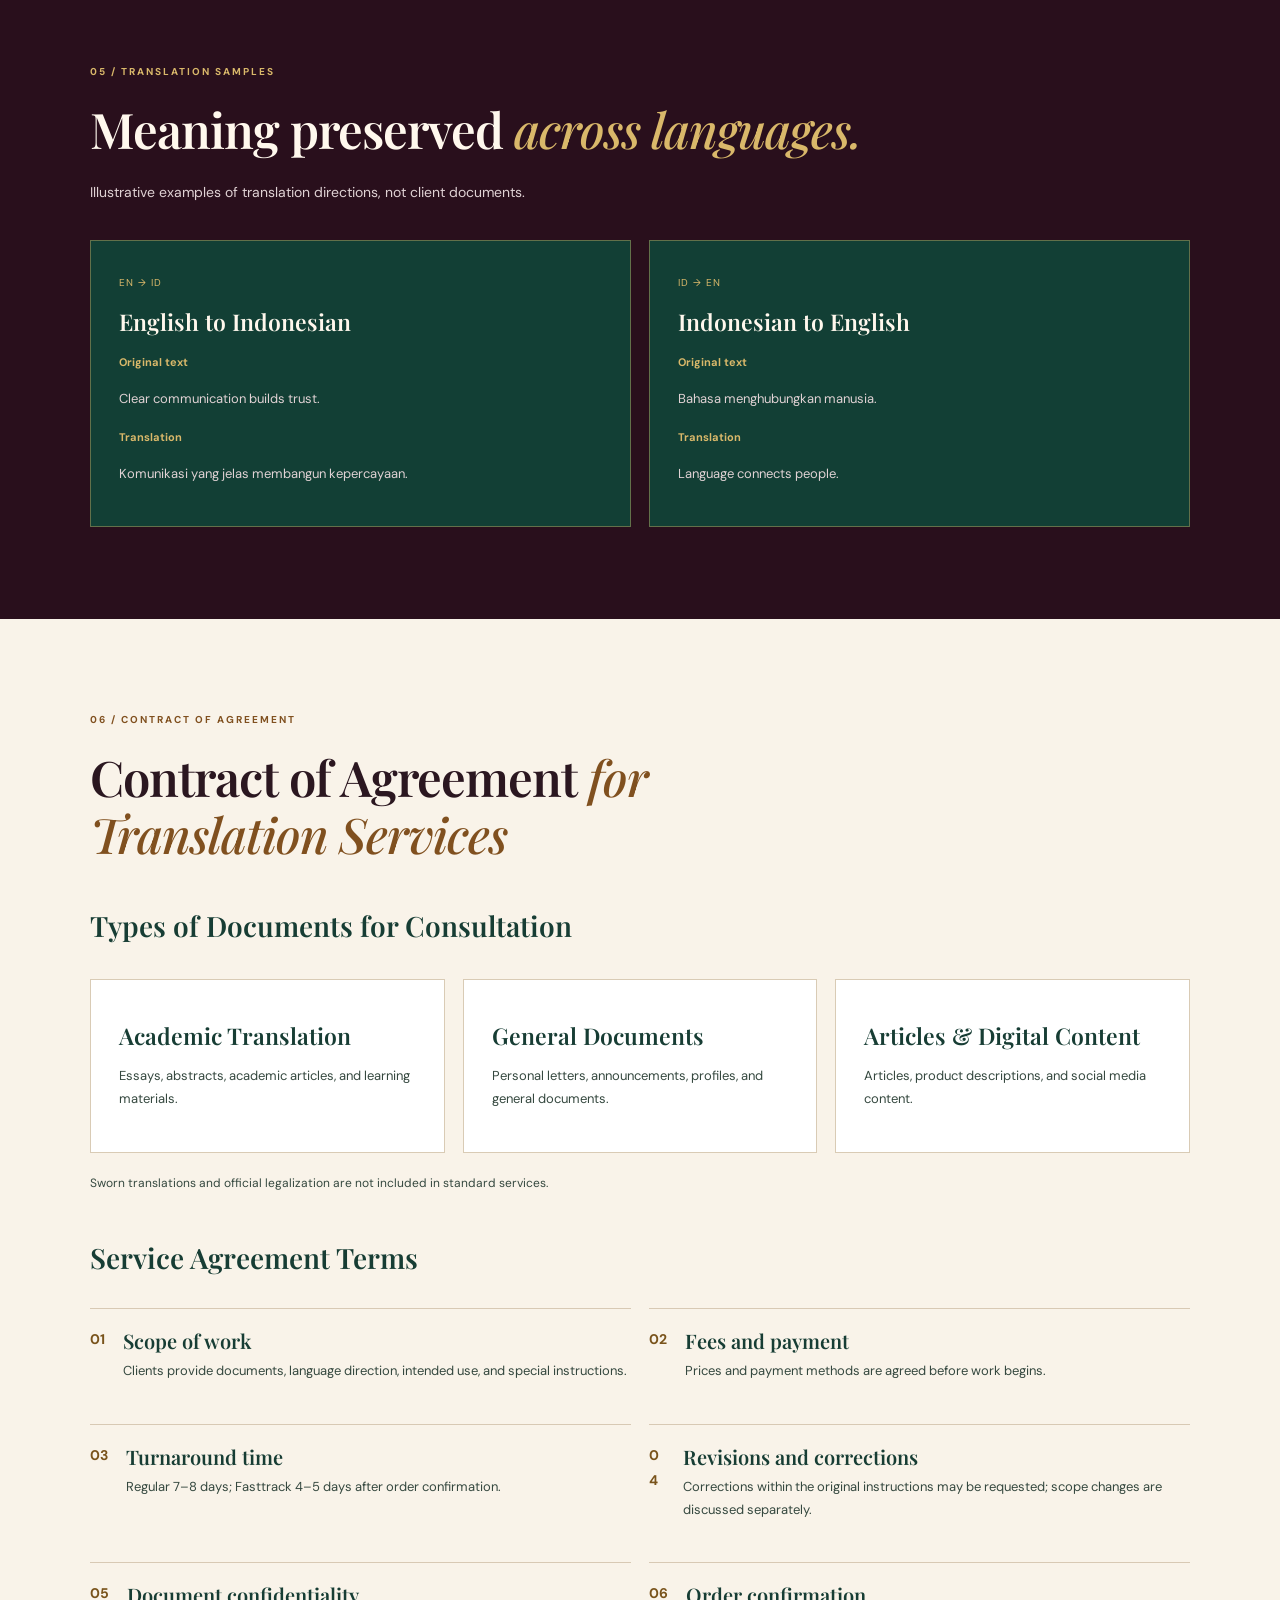
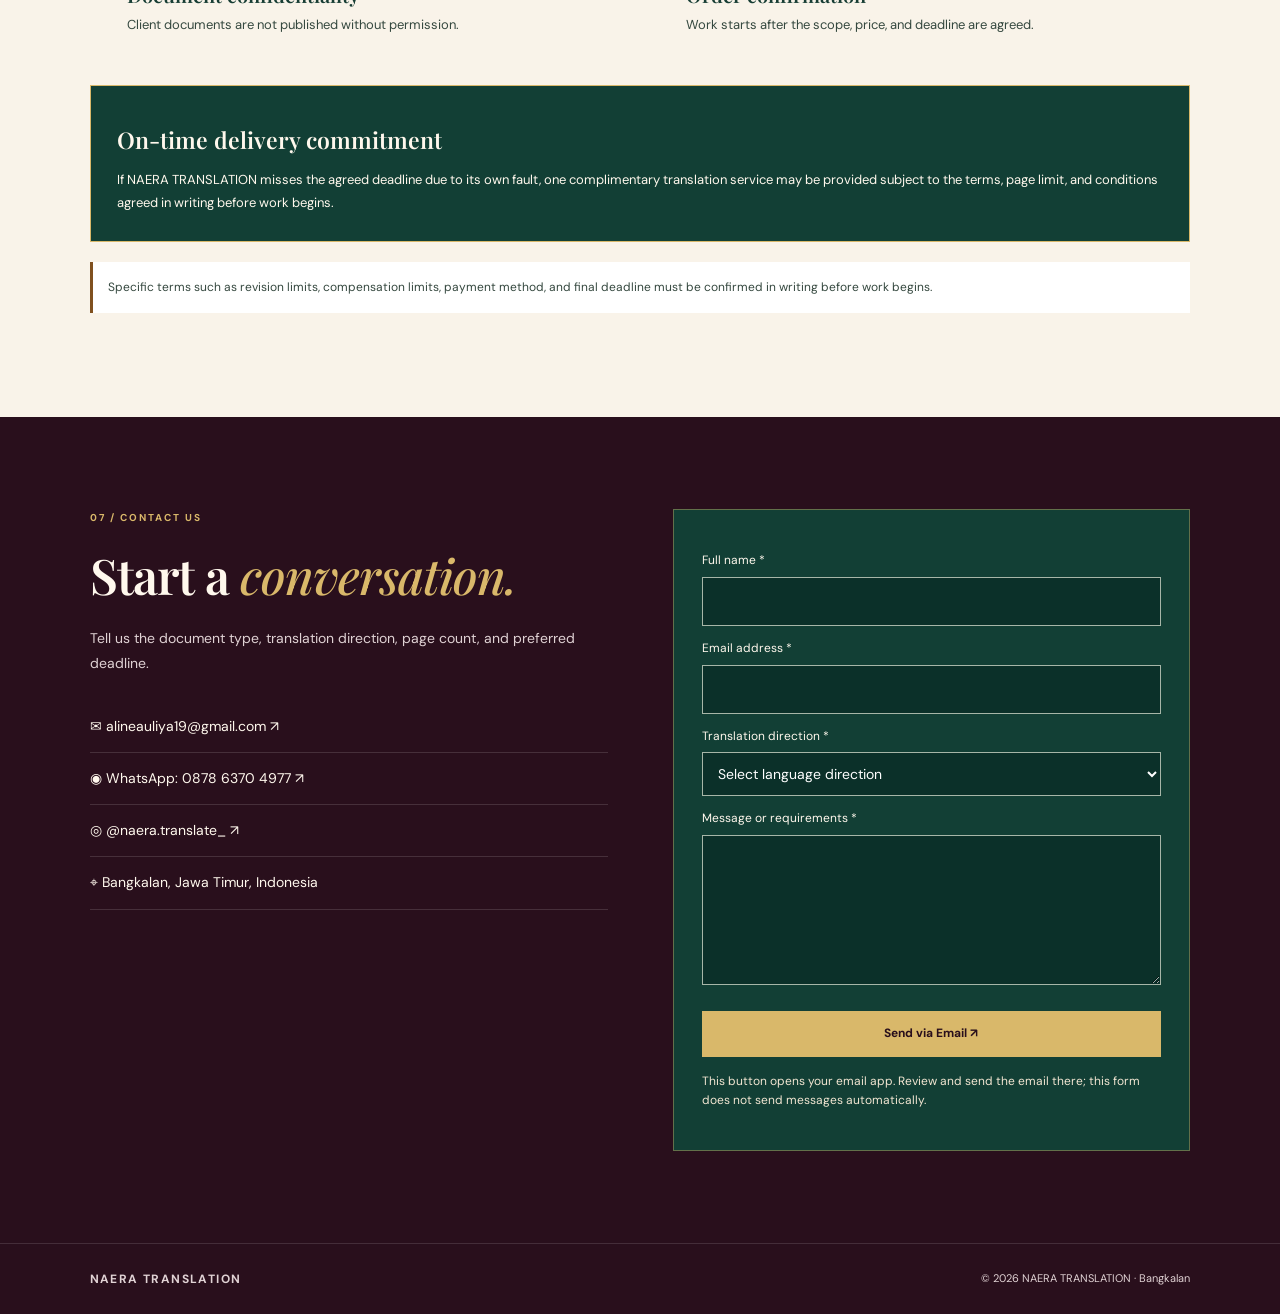
==== commit c59552ed: "Add files via upload" ====
--- a/index-en.html
+++ b/index-en.html
@@ -1,150 +1,14 @@
 <!doctype html>
-<html lang="en">
-<head>
-  <meta charset="utf-8">
-  <meta name="viewport" content="width=device-width, initial-scale=1">
-  <meta name="description" content="NAERA TRANSLATION melayani penerjemahan Bahasa English to Indonesian dan Indonesian to English.">
-  <meta name="theme-color" content="#11100e">
-  <title>NAERA TRANSLATION | Words Connect People</title>
-  <link rel="preconnect" href="https://fonts.googleapis.com">
-  <link rel="preconnect" href="https://fonts.gstatic.com" crossorigin>
-  <link href="https://fonts.googleapis.com/css2?family=DM+Sans:wght@400;500;600;700&family=Playfair+Display:wght@500;600;700&display=swap" rel="stylesheet">
-  <link rel="stylesheet" href="style.css">
-  <script src="script.js" defer></script>
-</head>
-<body>
-  <header class="header">
-    <a class="brand" href="#home" aria-label="NAERA Translation beranda"><span class="brand-symbol">N</span><span class="brand-name">NAERA <b>TRANSLATION</b><small>WORDS CONNECT PEOPLE</small></span></a>
-    <button class="menu-toggle" id="menuToggle" aria-label="Buka menu" aria-expanded="false">☰</button>
-    <nav id="nav"><a href="#home">Home</a><a href="#about">About</a><a href="#team">Our Team</a><a href="#services">Services</a><a href="#pricelist">Pricing</a><a href="#portfolio">Gallery</a><a href="#samples">Translation Samples</a><a href="#terms">Terms</a><a href="index.html" class="language-link" lang="id">Bahasa Indonesia ↗</a><a class="nav-contact" href="#contact">Contact Us <span>↗</span></a></nav>
-  </header>
+<!DOCTYPE html>
 
-  <main>
-    <section class="hero section" id="home">
-      <div class="hero-content">
-        <p class="eyebrow"><span></span> TRANSLATION SERVICE · BANGKALAN, INDONESIA</p>
-        <h1>Different languages.<br><em>Meaning brings us closer.</em></h1>
-        <p class="hero-lead">We help your message come through clearly with English–Indonesian and Indonesian–English translation services.</p>
-        <div class="hero-actions"><a class="btn btn-gold" href="#contact">Discuss your needs <span>↗</span></a><a class="link-arrow" href="#services">Explore services <span>↓</span></a></div>
-        <div class="hero-foot"><span class="gold-line"></span><span>English ↔ Bahasa Indonesia</span><span class="foot-dot">•</span><span>Personal & professional</span></div>
-      </div>
-      <div class="hero-visual" aria-label="Ilustrasi buku dan dokumen penerjemahan" role="img">
-        <div class="visual-ring ring-a"></div><div class="visual-ring ring-b"></div>
-        <div class="translation-card">
-          <div class="card-top"><span>THE ART OF UNDERSTANDING</span><span class="tiny-star">✦</span></div>
-          <div class="book-shape"><div class="book-left"><span class="book-label">SOURCE</span><strong>Hello,<br>world.</strong><small>ENGLISH</small></div><div class="book-right"><span class="book-label">MEANING</span><strong>Halo,<br>dunia.</strong><small>INDONESIA</small></div></div>
-          <div class="card-bottom"><span>Clarity in every word.</span><span>NAERA / 01</span></div>
-        </div>
-        <div class="floating-note"><span class="note-icon">✧</span><div><b>Makna, bukan sekadar kata.</b><small>Careful • Clear • Context-aware</small></div></div>
-        <div class="vertical-caption">WORDS CONNECT PEOPLE — EST. WITH PURPOSE</div>
-      </div>
-    </section>
-
-    <section class="trustbar"><span>BAHASA INGGRIS</span><i></i><span>BAHASA INDONESIA</span><i></i><span>MAKNA YANG TERSAMPAIKAN</span></section>
-
-    <section class="section about" id="about">
-      <div class="section-kicker"><p class="eyebrow">01 / ABOUT NAERA</p><h2>Bridging languages, <em>bringing people closer.</em></h2></div>
-      <div class="about-copy"><p class="lead">NAERA TRANSLATION is a translation service based in Bangkalan, East Java, offering English-to-Indonesian and Indonesian-to-English translation. We help students, individuals, and the wider community overcome language barriers through clear, accurate, easy-to-understand translations.</p><p>We prioritize the meaning of the original text, grammar, context, responsive communication, and document confidentiality. Each project and deadline is confirmed in advance to fit the client’s needs.</p><a class="link-arrow" href="#contact">Tell us what you need <span>↗</span></a></div>
-    </section>
-
-
-    <section class="section team-section" id="team" aria-label="NAERA TRANSLATION team">
-      <div class="team-heading">
-        <p class="eyebrow">OUR PEOPLE</p>
-        <h2>The people behind<br><em>every word.</em></h2>
-        <p>Our team works together to support a clear, careful, and reliable translation experience—from the first inquiry to the final review.</p>
-      </div>
-      <div class="team-grid">
-        <article class="team-card"><span class="team-role">Founder / Director</span><h3>Kak Alin</h3><p>Leads and manages NAERA TRANSLATION, oversees the translation service, and is responsible for the overall direction of the bureau.</p></article>
-        <article class="team-card"><span class="team-role">Translation &amp; Editing Team</span><h3>NAERA TRANSLATION Team</h3><p>Handles document translation and reviews translated content to ensure accuracy, clarity, appropriate grammar, and consistency.</p></article>
-        <article class="team-card"><span class="team-role">Customer Service</span><h3>Kak Adel</h3><p>Assists customers, responds to inquiries, provides service information, and helps coordinate customer requests.</p></article>
-        <article class="team-card"><span class="team-role">Administration &amp; Finance</span><h3>Kak Najwa</h3><p>Manages customer orders, administrative records, payment information, and transaction coordination.</p></article>
-        <article class="team-card team-card-wide"><span class="team-role">Marketing</span><h3>Kak Erinne</h3><p>Manages promotional activities and digital-platform presence, including Instagram <a href="https://www.instagram.com/naera.translate_/" target="_blank" rel="noopener noreferrer">@Naera.translate_</a>.</p></article>
-      </div>
-    </section>
-
-    <section class="section services" id="services">
-      <div class="section-title"><p class="eyebrow">02 / OUR SERVICES</p><h2>Two language directions.<br><em>One goal: mutual understanding.</em></h2><p>Translation services tailored to your document type and needs.</p></div>
-      <div class="service-grid">
-        <article class="service-card"><span class="service-index">SERVICE / 01</span><div class="service-icon">EN <span>↘</span> ID</div><h3>English to Indonesian</h3><p>Translating English text into Indonesian while considering context, readability, and the original message.</p><a href="#contact" aria-label="Tanyakan layanan English to Indonesian">Discuss your needs <span>↗</span></a></article>
-        <article class="service-card service-featured"><span class="service-index">SERVICE / 02</span><div class="service-icon">ID <span>↗</span> EN</div><h3>Indonesian to English</h3><p>Helping express Indonesian text in clear, natural English suited to its communication purpose.</p><a href="#contact" aria-label="Tanyakan layanan Indonesian to English">Discuss your needs <span>↗</span></a></article>
-      </div>
-      <div class="service-types" aria-label="Jenis dokumen yang dilayani">
-        <h3>Document types available for consultation</h3>
-        <div class="service-type-grid">
-          <article><b>Academic Translation</b><p>Assignments, essays, abstracts, articles, and learning materials.</p></article>
-          <article><b>General Documents</b><p>Personal letters, announcements, profiles, and general text.</p></article>
-          <article><b>Articles & Digital Content</b><p>Articles, product descriptions, and social media content.</p></article>
-        </div>
-      </div>
-      <p class="service-note">Document type, word/page count, deadline, and price are confirmed in advance. Sworn translation or official legalization is not included unless separately agreed.</p>
-    </section>
-
-    <section class="section pricelist" id="pricelist">
-      <div class="pricelist-heading"><p class="eyebrow">03 / PRICELIST</p><h2>Choose your timing.<br><em>Fit your needs.</em></h2><p>Turnaround options to help you plan your translation needs.</p></div>
-      <div class="price-grid">
-        <article class="price-card"><span class="price-label">REGULAR OPTION</span><h3>Reguler</h3><p class="price-duration">Estimated turnaround <b>7–8 days</b></p><div class="price-amount"><small>Rp</small>30.000</div><p class="price-unit">per page</p><a class="price-link" href="#contact">Choose Regular <span>↗</span></a></article>
-        <article class="price-card price-card-featured"><span class="price-label">PRIORITY OPTION</span><h3>Fasttrack</h3><p class="price-duration">Estimated turnaround <b>4–5 days</b></p><div class="price-amount"><small>Rp</small>65.000</div><p class="price-unit">per page</p><a class="price-link" href="#contact">Choose Fasttrack <span>↗</span></a></article>
-      </div>
-      <p class="price-note">Prices are per page. Turnaround begins once the document and order details have been received and agreed.</p>
-    </section>
-
-    <section class="section gallery" id="portfolio">
-      <div class="gallery-heading"><div><p class="eyebrow">04 / SERVICE GALLERY</p><h2>Small details.<br><em>Big differences.</em></h2></div><p>Visuals representing accuracy, the translation process, and communication across languages.</p></div>
-      <div class="gallery-grid">
-        <article class="gallery-card gallery-one"><div class="gallery-art"><span class="paper paper-back"></span><span class="paper paper-front"><i>Translation</i><b>Meaning<br>matters.</b><small>ENGLISH / INDONESIAN</small></span></div><div class="gallery-label"><span>01 — DOCUMENTS</span><b>Document translation</b></div></article>
-        <article class="gallery-card gallery-two"><div class="gallery-art"><div class="quote-mark">“</div><p>Words may differ.<br><em>Understanding connects.</em></p><span class="quote-rule"></span><small>NAERA TRANSLATION</small></div><div class="gallery-label"><span>02 — COMMUNICATION</span><b>Meaning and communication</b></div></article>
-        <article class="gallery-card gallery-three"><div class="gallery-art"><div class="language-circle"><span>EN</span><b>↔</b><span>ID</span></div><div class="language-lines"><i></i><i></i><i></i><i></i></div></div><div class="gallery-label"><span>03 — LANGUAGE</span><b>Connected languages</b></div></article>
-      </div>
-    </section>
-
-
-    <section class="section samples" id="samples">
-      <div class="section-title"><p class="eyebrow">05 / TRANSLATION SAMPLES</p><h2>Meaning preserved.<br><em>Across different languages.</em></h2><p>Explore two short translation samples that highlight attention to meaning, context, and clarity.</p></div>
-      <div class="sample-grid">
-        <article class="sample-card"><span class="sample-number">SAMPLE / 01</span><h3>English → Indonesia</h3><div class="sample-text"><small>ORIGINAL TEXT</small><p>Clear communication helps people build trust and understand one another.</p></div><div class="sample-text sample-result"><small>TRANSLATION</small><p>Komunikasi yang jelas membantu orang membangun kepercayaan dan saling memahami.</p></div></article>
-        <article class="sample-card sample-card-dark"><span class="sample-number">SAMPLE / 02</span><h3>Indonesia → English</h3><div class="sample-text"><small>TEKS ASLI</small><p>Kami berkomitmen memberikan hasil terjemahan yang jelas, alami, dan sesuai konteks.</p></div><div class="sample-text sample-result"><small>TRANSLATION</small><p>We are committed to delivering translations that are clear, natural, and appropriate to the context.</p></div></article>
-      </div>
-    </section>
-
-    <section class="section terms" id="terms">
-      <div class="terms-heading"><p class="eyebrow">06 / SERVICE TERMS</p><h2>Clear collaboration.<br><em>A smooth process.</em></h2><p>Service terms designed to keep the ordering process clear and comfortable for both parties.</p></div>
-      <div class="terms-list">
-        <article><span>01</span><div><h3>Scope of work</h3><p>Clients provide the document, language pair, intended use, and any special instructions before work begins.</p></div></article>
-        <article><span>02</span><div><h3>Fees and payment</h3><p>Fees and payment methods are confirmed in advance. Work begins once both parties agree on scope, price, and schedule.</p></div></article>
-        <article><span>03</span><div><h3>Turnaround time</h3><p>Regular service is estimated at 7–8 days and Fasttrack at 4–5 days. Timing starts once the document and project details are complete and agreed.</p></div></article>
-        <article><span>04</span><div><h3>Revisions and corrections</h3><p>Clients may request corrections against the original instructions. Changes outside the initial scope may require additional time or fees agreed by both parties.</p></div></article>
-        <article><span>05</span><div><h3>Document confidentiality</h3><p>Client documents and information are handled carefully and will not be published as portfolio material without permission.</p></div></article>
-        <article><span>06</span><div><h3>Agreement</h3><p>An order is considered agreed upon once the client and NAERA TRANSLATION confirm the scope, fees, schedule, and terms in written communication.</p></div></article>
-      </div>
-      
-      <a class="btn btn-gold terms-cta" href="#contact">Discuss an order <span>↗</span></a>
-    </section>
-
-    <section class="statement"><span class="statement-star">✦</span><p>“Words connect people.<br><em>Understanding brings us closer.</em>”</p><span class="statement-caption">NAERA TRANSLATION · BANGKALAN</span></section>
-
-    <section class="section contact" id="contact">
-      <div class="contact-info"><p class="eyebrow">07 / CONTACT US</p><h2>Start with a <em>conversation.</em></h2><p class="contact-lead">Tell us what you want translated, the language pair, and your expected deadline. We’ll discuss the next steps with you.</p>
-        <a class="contact-method" href="mailto:alineauliya19@gmail.com"><span class="method-icon">✉</span><span><small>EMAIL</small><b>alineauliya19@gmail.com</b></span><span class="method-arrow">↗</span></a>
-        <a class="contact-method" href="https://wa.me/6287863704977" target="_blank" rel="noopener noreferrer"><span class="method-icon">◉</span><span><small>WHATSAPP</small><b>0878 6370 4977</b></span><span class="method-arrow">↗</span></a>
-        <a class="contact-method" href="https://www.instagram.com/naera.translate_/" target="_blank" rel="noopener noreferrer"><span class="method-icon">◎</span><span><small>INSTAGRAM · DM</small><b>@Naera.translate_</b></span><span class="method-arrow">↗</span></a>
-        <div class="contact-method"><span class="method-icon">⌖</span><span><small>LOCATION</small><b>Bangkalan, Jawa Timur</b></span></div>
-      </div>
-      <form class="contact-form" id="contactForm" action="https://formsubmit.co/ajax/alineauliya19@gmail.com" method="POST">
-        <div class="form-head"><span>LET'S CONNECT</span><span>✦</span></div><h3>Send an inquiry</h3><p>Complete the details below. Fields marked * are required.</p>
-        <input type="hidden" name="_subject" value="Pesan baru dari website NAERA TRANSLATION">
-        <input type="hidden" name="_template" value="table">
-        <input type="text" name="_honey" style="display:none" tabindex="-1" autocomplete="off">
-        <label for="name">Full name *</label><input id="name" name="name" required maxlength="100" autocomplete="name" placeholder="Nama Anda">
-        <label for="email">Email address *</label><input id="email" name="email" type="email" required maxlength="254" autocomplete="email" placeholder="nama@email.com">
-        <label for="direction">Translation direction *</label><select id="direction" name="direction" required><option value="">Choose language</option><option>English to Indonesian</option><option>Indonesian to English</option><option>Not sure / consultation</option></select>
-        <label for="message">Message or requirements *</label><textarea id="message" name="message" required minlength="10" maxlength="3000" rows="4" placeholder="Document type, page count, deadline, or your question..."></textarea>
-        <button class="btn btn-gold submit-btn" id="submitButton" type="submit">Send an inquiry <span>↗</span></button><p id="formStatus" class="form-status" role="status" aria-live="polite"></p>
-        <small class="privacy-note">Messages are forwarded to NAERA TRANSLATION by email. The owner must confirm the email address before the first delivery.</small>
-      </form>
-    </section>
-  </main>
-
-  <footer class="footer"><a class="brand" href="#home"><span class="brand-symbol">N</span><span class="brand-name">NAERA <b>TRANSLATION</b><small>WORDS CONNECT PEOPLE</small></span></a><p>Language connects us.</p><span>© <span id="year"></span> NAERA TRANSLATION · Bangkalan, Jawa Timur</span></footer>
-</body>
-</html>+<html lang="en"><head><meta charset="utf-8"/><meta content="width=device-width,initial-scale=1" name="viewport"/><meta content="NAERA TRANSLATION offers English–Indonesian translation services for academic and general documents in Bangkalan, East Java." name="description"/><title>NAERA TRANSLATION | English–Indonesian Translation Services</title><link href="style.css?v=5" rel="stylesheet"/><script defer="" src="script.js?v=5"></script><link href="index.html" hreflang="id" rel="alternate"/><link href="index-en.html" hreflang="en" rel="alternate"/><meta content="#290F1C" name="theme-color"/><meta content="NAERA TRANSLATION | English–Indonesian Translation Services" property="og:title"/><meta content="NAERA TRANSLATION offers English–Indonesian translation services for academic and general documents in Bangkalan, East Java." property="og:description"/><meta content="website" property="og:type"/></head><body><a class="skip-link" href="#home">Skip to content</a>
+<header class="header"><a class="brand" href="#home"><span class="mark">N</span><span>NAERA <b>TRANSLATION</b><small>WORDS CONNECT PEOPLE</small></span></a><button aria-controls="nav" aria-expanded="false" aria-label="Open navigation menu" class="menu-toggle" id="menuToggle">☰</button><nav aria-label="Main menu" id="nav"><a data-section-link="" href="#home">Home</a><a data-section-link="" href="#about">About Us</a><a data-section-link="" href="#team">Our Team</a><a data-section-link="" href="#services">Services</a><a data-section-link="" href="#pricelist">Pricing</a><a data-section-link="" href="#samples">Translation Samples</a><a data-section-link="" href="#terms">Contract of Agreement</a><a data-section-link="" href="#contact">Contact</a><a class="lang" href="index.html" hreflang="id">🌐 Bahasa Indonesia</a></nav></header>
+<main><section class="hero section" id="home"><div class="hero-content"><p class="eyebrow">✦ TRANSLATION SERVICE · BANGKALAN, INDONESIA</p><h1>Different languages. <em>Meaning preserved.</em></h1><p class="lead">English ↔ Indonesian translation services for academic, personal, and professional needs.</p><div class="actions"><a class="btn" href="#contact">Get in Touch ↗</a><a class="subtle" href="#services">Explore Services ↓</a></div><p class="micro">ENGLISH ↔ BAHASA INDONESIA · NAERA TRANSLATION</p></div></section>
+<div class="strip">ENGLISH <span>✦</span> INDONESIAN <span>✦</span> WORDS CONNECT PEOPLE</div>
+<section class="section split" id="about"><div><p class="eyebrow">01 / About NAERA</p><h2>Bridging languages, <em>bringing people closer.</em></h2></div><p class="body-copy">NAERA TRANSLATION is a translation service based in Bangkalan, East Java. We help students, individuals, and the wider community translate documents with attention to meaning, grammar, and context.</p></section>
+<section class="section" id="team"><p class="eyebrow">02 / Our Team</p><h2>The people behind <em>every word.</em></h2><div class="cards team-grid"><article class="panel"><small>Founder / Director</small><h3>Alin</h3><p>Leads and oversees NAERA services.</p></article><article class="panel"><small>Translation &amp; Editing Team</small><h3>NAERA TRANSLATION Team</h3><p>Translates and reviews the quality of deliverables.</p></article><article class="panel"><small>Customer Service</small><h3>Adel</h3><p>Assists clients and responds to inquiries.</p></article><article class="panel"><small>Administration &amp; Finance</small><h3>Najwa</h3><p>Handles administration and payments.</p></article><article class="panel"><small>Marketing</small><h3>Erinne</h3><p>Manages promotions and social media.</p></article></div></section>
+<section class="section light" id="services"><p class="eyebrow">03 / Our Services</p><h2>Two language directions. <em>One shared understanding.</em></h2><p class="section-desc">Choose the translation direction that fits your document.</p><div class="cards two"><article class="panel service"><span class="tag">EN → ID</span><h3>English to Indonesian</h3><p>Clear, natural English-to-Indonesian translations that preserve the original context.</p><a href="#contact">Get in Touch ↗</a></article><article class="panel service"><span class="tag">ID → EN</span><h3>Indonesian to English</h3><p>Indonesian-to-English translations with careful attention to meaning and grammar.</p><a href="#contact">Get in Touch ↗</a></article></div></section>
+<section class="section" id="pricelist"><p class="eyebrow">04 / Pricing</p><h2>Choose the turnaround <em>that fits your needs.</em></h2><div class="cards two"><article class="panel price"><small>Estimated turnaround: 7–8 days</small><h3>Regular</h3><div class="amount">Rp 30.000</div><p>per page</p><a class="btn" href="#contact">Get in Touch ↗</a></article><article class="panel price"><small>Estimated turnaround: 4–5 days</small><h3>Fasttrack</h3><div class="amount">Rp 65.000</div><p>per page</p><a class="btn" href="#contact">Get in Touch ↗</a></article></div><p class="note">Prices are quoted per page after document review. Page standard, page count, total cost, payment method, and final deadline are confirmed in writing before an order is accepted.</p></section>
+<section class="section" id="samples"><p class="eyebrow">05 / Translation Samples</p><h2>Meaning preserved <em>across languages.</em></h2><p class="section-desc">Illustrative examples of translation directions, not client documents.</p><div class="cards two"><article class="panel"><small>EN → ID</small><h3>English to Indonesian</h3><b>Original text</b><p>Clear communication builds trust.</p><b>Translation</b><p>Komunikasi yang jelas membangun kepercayaan.</p></article><article class="panel"><small>ID → EN</small><h3>Indonesian to English</h3><b>Original text</b><p>Bahasa menghubungkan manusia.</p><b>Translation</b><p>Language connects people.</p></article></div></section>
+<section class="section light" id="terms"><p class="eyebrow">06 / Contract of Agreement</p><h2>Contract of Agreement <em>for Translation Services</em></h2><h3 class="subheading">Types of Documents for Consultation</h3><div class="cards three"><article class="panel"><h3>Academic Translation</h3><p>Essays, abstracts, academic articles, and learning materials.</p></article><article class="panel"><h3>General Documents</h3><p>Personal letters, announcements, profiles, and general documents.</p></article><article class="panel"><h3>Articles &amp; Digital Content</h3><p>Articles, product descriptions, and social media content.</p></article></div><p class="note">Sworn translations and official legalization are not included in standard services.</p><h3 class="subheading">Service Agreement Terms</h3><div class="terms"><article class="term"><span>01</span><div><h3>Scope of work</h3><p>Clients provide documents, language direction, intended use, and special instructions.</p></div></article><article class="term"><span>02</span><div><h3>Fees and payment</h3><p>Prices and payment methods are agreed before work begins.</p></div></article><article class="term"><span>03</span><div><h3>Turnaround time</h3><p>Regular 7–8 days; Fasttrack 4–5 days after order confirmation.</p></div></article><article class="term"><span>04</span><div><h3>Revisions and corrections</h3><p>Corrections within the original instructions may be requested; scope changes are discussed separately.</p></div></article><article class="term"><span>05</span><div><h3>Document confidentiality</h3><p>Client documents are not published without permission.</p></div></article><article class="term"><span>06</span><div><h3>Order confirmation</h3><p>Work starts after the scope, price, and deadline are agreed.</p></div></article></div><div class="guarantee"><h3>On-time delivery commitment</h3><p>If NAERA TRANSLATION misses the agreed deadline due to its own fault, one complimentary translation service may be provided subject to the terms, page limit, and conditions agreed in writing before work begins.</p></div><p class="agreement-note">Specific terms such as revision limits, compensation limits, payment method, and final deadline must be confirmed in writing before work begins.</p></section>
+<section class="section contact" id="contact"><div><p class="eyebrow">07 / Contact Us</p><h2>Start a <em>conversation.</em></h2><p class="section-desc">Tell us the document type, translation direction, page count, and preferred deadline.</p><div class="contacts"><a href="mailto:alineauliya19@gmail.com">✉ alineauliya19@gmail.com ↗</a><a href="https://wa.me/6287863704977" rel="noopener noreferrer" target="_blank">◉ WhatsApp: 0878 6370 4977 ↗</a><a href="https://www.instagram.com/naera.translate_/" rel="noopener noreferrer" target="_blank">◎ @naera.translate_ ↗</a><span>⌖ Bangkalan, Jawa Timur, Indonesia</span></div></div><form class="contact-form" id="contactForm"><label for="name">Full name *</label><input id="name" maxlength="100" name="name" required=""/><label for="email">Email address *</label><input id="email" name="email" required="" type="email"/><label for="direction">Translation direction *</label><select id="direction" name="direction" required=""><option value="">Select language direction</option><option>English to Indonesian</option><option>Indonesian to English</option><option>Consult first</option></select><label for="message">Message or requirements *</label><textarea id="message" minlength="10" name="message" required="" rows="5"></textarea><button class="btn" type="submit">Send via Email ↗</button><p class="form-note" id="formNotice" role="status">This button opens your email app. Review and send the email there; this form does not send messages automatically.</p></form></section></main><footer><a class="brand" href="#home">NAERA TRANSLATION</a><span>© <span id="year"></span> NAERA TRANSLATION · Bangkalan</span></footer></body></html>
--- a/style.css
+++ b/style.css
@@ -1,43 +1,23 @@
-@import url('https://fonts.googleapis.com/css2?family=DM+Sans:wght@400;500;600;700&family=Playfair+Display:ital,wght@0,500;0,600;0,700;1,500;1,600;1,700&display=swap');
-:root{--bg:#11100e;--bg2:#191713;--panel:#201e19;--gold:#d8b56d;--gold2:#f0d9a0;--text:#f6f1e7;--muted:#aaa397;--line:#3a352a;--cream:#f3eee3}
-*{box-sizing:border-box}html{scroll-behavior:smooth;scroll-padding-top:85px}body{margin:0;background:var(--bg);color:var(--text);font-family:'DM Sans',sans-serif;line-height:1.65}a{color:inherit;text-decoration:none}.header{height:82px;padding:0 7.5%;display:flex;align-items:center;justify-content:space-between;position:sticky;top:0;z-index:20;background:rgba(17,16,14,.94);backdrop-filter:blur(16px);border-bottom:1px solid #ffffff0d}.brand{display:flex;align-items:center;gap:11px}.brand-symbol{width:39px;height:39px;display:grid;place-items:center;border:1px solid var(--gold);color:var(--gold);font:600 25px 'Playfair Display',serif}.brand-name{font-size:12px;letter-spacing:2px;font-weight:700;line-height:1.4}.brand-name b{font-weight:400;color:var(--gold)}.brand-name small{display:block;font-size:7px;letter-spacing:2.5px;color:#a69c89;margin-top:3px}.header nav{display:flex;align-items:center;gap:29px;font-size:12px;color:#d1cabe}.header nav a:hover{color:var(--gold)}.nav-contact{border:1px solid #8b754b;padding:10px 15px;color:var(--gold)!important}.nav-contact span{margin-left:12px}.menu-toggle{display:none;color:var(--gold);font-size:26px;background:none;border:0}.section{padding:100px 9%}.eyebrow{font-size:9px;letter-spacing:2.5px;font-weight:700;color:var(--gold);margin:0 0 23px}.eyebrow span{display:inline-block;width:7px;height:7px;background:var(--gold);border-radius:50%;margin-right:9px}.hero{min-height:610px;display:grid;grid-template-columns:1.02fr .98fr;gap:40px;align-items:center;padding-top:75px;padding-bottom:75px;overflow:hidden}.hero h1,.section h2{font:600 clamp(40px,5vw,64px)/1.12 'Playfair Display',serif;letter-spacing:-1.4px;margin:0}.hero h1 em,.section h2 em,.gallery-art em,.statement em{font-weight:500;color:var(--gold);font-style:italic}.hero-lead{max-width:475px;color:var(--muted);font-size:15px;line-height:1.9;margin:25px 0 30px}.hero-actions{display:flex;align-items:center;gap:25px;flex-wrap:wrap}.btn{display:inline-flex;align-items:center;justify-content:center;gap:22px;border:0;padding:14px 19px;font:700 11px 'DM Sans',sans-serif;cursor:pointer;transition:.2s}.btn-gold{background:var(--gold);color:#17140e}.btn-gold:hover{background:var(--gold2);transform:translateY(-2px)}.btn span{font-size:17px}.link-arrow{font-size:11px;font-weight:700;color:var(--text)}.link-arrow span{margin-left:9px;color:var(--gold)}.hero-foot{display:flex;align-items:center;gap:10px;margin-top:43px;color:#a9a192;font-size:9px;flex-wrap:wrap}.gold-line{height:1px;width:30px;background:var(--gold)}.foot-dot{color:var(--gold)}.hero-visual{min-height:430px;position:relative;display:grid;place-items:center}.visual-ring{position:absolute;border:1px solid #8e754322;border-radius:50%}.ring-a{width:370px;height:370px}.ring-b{width:300px;height:300px;border-color:#d8b56d2b}.translation-card{position:relative;z-index:2;width:min(100%,390px);padding:22px;background:linear-gradient(145deg,#29261f,#191813);border:1px solid #6f5a37;box-shadow:0 30px 90px #0008;transform:rotate(2deg)}.card-top,.card-bottom{display:flex;justify-content:space-between;align-items:center;color:#a69a82;font-size:7px;letter-spacing:1.5px}.tiny-star{font-size:18px;color:var(--gold)}.book-shape{display:grid;grid-template-columns:1fr 1fr;min-height:210px;margin:22px 0 18px;box-shadow:0 15px 35px #0004}.book-left,.book-right{padding:22px 18px;display:flex;flex-direction:column;justify-content:space-between}.book-left{background:#d9c7a1;color:#242016}.book-right{background:#29261e;border:1px solid #645331;color:#f3e7cb}.book-label,.book-shape small{font-size:7px;letter-spacing:1.6px;opacity:.7}.book-shape strong{font:600 25px/1.2 'Playfair Display',serif}.book-right strong{color:var(--gold2)}.card-bottom{border-top:1px solid #ffffff13;padding-top:13px;letter-spacing:.5px;text-transform:uppercase}.floating-note{position:absolute;z-index:3;bottom:40px;left:-2%;display:flex;align-items:center;gap:12px;background:#f1eadb;color:#221e15;padding:13px 17px;box-shadow:0 15px 45px #0006}.note-icon{display:grid;place-items:center;width:33px;height:33px;background:#dfc17d;color:#282114;font-size:20px}.floating-note b,.floating-note small{display:block}.floating-note b{font-size:10px}.floating-note small{font-size:8px;color:#746a58}.vertical-caption{position:absolute;right:-3%;bottom:35px;writing-mode:vertical-rl;font-size:7px;letter-spacing:2px;color:#81765e}.trustbar{padding:21px 6%;display:flex;align-items:center;justify-content:center;gap:28px;flex-wrap:wrap;background:#1b1914;border-top:1px solid #ffffff09;border-bottom:1px solid #ffffff09;color:#b5a98f;font-size:8px;letter-spacing:2px}.trustbar i{height:4px;width:4px;background:var(--gold);border-radius:50%}.about{display:grid;grid-template-columns:1fr 1fr;gap:85px;align-items:start;background:#151410}.section-kicker h2{font-size:clamp(34px,4vw,48px)}.about-copy{padding-top:8px;color:var(--muted);font-size:13px;line-height:1.95}.about-copy .lead{font:500 19px/1.7 'Playfair Display',serif;color:#e6ddcc;margin:0 0 19px}.about-copy .link-arrow{display:inline-block;margin-top:16px;color:var(--gold)}.services{background:var(--cream);color:#1b1914}.services .eyebrow,.gallery .eyebrow{color:#92723a}.services .section-title h2{font-size:clamp(36px,4.3vw,53px)}.section-title>p:last-child{color:#797265;font-size:13px;max-width:500px;margin:18px 0 35px}.service-grid{display:grid;grid-template-columns:1fr 1fr;gap:18px}.service-card{position:relative;padding:29px 28px 25px;border:1px solid #d9d0bf;background:#faf7ef;min-height:265px}.service-featured{background:#201e18;color:var(--text);border-color:#201e18}.service-index{font-size:8px;letter-spacing:2px;color:#8c7c5e}.service-featured .service-index{color:var(--gold)}.service-icon{font:600 30px 'Playfair Display',serif;color:#7c612e;margin:25px 0 14px}.service-icon span{font-size:19px;color:#b18d4a;margin:0 6px}.service-featured .service-icon{color:var(--gold2)}.service-card h3{font:600 24px 'Playfair Display',serif;margin:0 0 10px}.service-card p{font-size:12px;color:#797265;line-height:1.85;max-width:420px}.service-featured p{color:#b8b0a0}.service-card>a{display:inline-block;margin-top:13px;font-size:10px;font-weight:700;color:#8d6b31}.service-featured>a{color:var(--gold)}.service-card>a span{margin-left:8px}.service-note{font-size:10px;color:#827969;margin:22px 0 0}.gallery{background:#171611}.gallery-heading{display:grid;grid-template-columns:1fr .7fr;gap:60px;align-items:end;margin-bottom:38px}.gallery-heading h2{font-size:clamp(37px,4vw,52px)}.gallery-heading>p{font-size:12px;color:var(--muted);line-height:1.9;margin:0 0 5px}.gallery-grid{display:grid;grid-template-columns:repeat(3,1fr);gap:15px}.gallery-card{min-width:0}.gallery-art{height:245px;position:relative;display:flex;align-items:center;justify-content:center;overflow:hidden}.gallery-one .gallery-art{background:#d6c7a5}.paper{position:absolute;width:135px;height:170px;box-shadow:0 12px 25px #211b1026}.paper-back{background:#ab956a;transform:translate(13px,-5px) rotate(8deg)}.paper-front{background:#f8f1df;transform:rotate(-5deg);padding:19px 14px;color:#272116;display:flex;flex-direction:column;justify-content:space-between}.paper-front i{font:italic 12px 'Playfair Display',serif;color:#99763b}.paper-front b{font:600 25px/1.1 'Playfair Display',serif}.paper-front small{font-size:6px;letter-spacing:1px}.gallery-two .gallery-art{background:#a88b52;color:#211d14;display:block;padding:30px}.quote-mark{font:80px/1 'Playfair Display',serif;color:#f0dfb4}.gallery-art>p{font:600 23px/1.3 'Playfair Display',serif;margin:8px 0}.gallery-art>p em{color:#f5e7c5}.quote-rule{display:block;width:34px;height:1px;background:#45371d;margin-top:22px}.gallery-art>small{display:block;margin-top:12px;font-size:7px;letter-spacing:2px}.gallery-three .gallery-art{background:#29261f;flex-direction:column;gap:25px}.language-circle{display:flex;align-items:center;gap:13px;font:600 28px 'Playfair Display',serif;color:var(--gold)}.language-circle b{font-size:24px;color:#f1e5c9}.language-lines{width:140px;display:grid;gap:8px}.language-lines i{height:3px;background:#63563b}.language-lines i:nth-child(2){width:75%}.language-lines i:nth-child(3){width:90%}.language-lines i:nth-child(4){width:55%}.gallery-label{padding:14px 0 6px;border-bottom:1px solid #39352b}.gallery-label span,.gallery-label b{display:block}.gallery-label span{font-size:7px;letter-spacing:1.5px;color:var(--gold)}.gallery-label b{font:500 16px 'Playfair Display',serif;margin-top:6px}.statement{padding:72px 8%;text-align:center;background:#d7bd83;color:#201b11}.statement-star{font-size:23px}.statement p{font:600 clamp(27px,4vw,44px)/1.3 'Playfair Display',serif;margin:15px 0 20px}.statement em{color:#745526}.statement-caption{font-size:8px;letter-spacing:2.5px}.contact{display:grid;grid-template-columns:.9fr 1.1fr;gap:80px;align-items:start;background:#11100e}.contact-info h2{font-size:clamp(38px,4.6vw,56px)}.contact-lead{color:var(--muted);font-size:13px;line-height:1.9;margin:23px 0 28px}.contact-method{display:flex;align-items:center;gap:13px;padding:14px 0;border-bottom:1px solid #302d25}.method-icon{width:37px;height:37px;display:grid;place-items:center;border:1px solid #6d5934;color:var(--gold);font-size:17px}.contact-method>span:nth-child(2){flex:1}.contact-method small,.contact-method b{display:block}.contact-method small{font-size:7px;letter-spacing:1.7px;color:#a99a7a}.contact-method b{font-size:11px;font-weight:500;margin-top:3px}.method-arrow{color:var(--gold)}.contact-form{background:#1d1b16;border:1px solid #393328;padding:29px}.form-head{display:flex;justify-content:space-between;color:var(--gold);font-size:8px;letter-spacing:2px}.form-head span:last-child{font-size:17px}.contact-form h3{font:600 27px 'Playfair Display',serif;margin:9px 0 2px}.contact-form>p:not(.form-status){font-size:10px;color:#aaa193;margin:0 0 19px}.contact-form label{display:block;font-size:10px;color:#ded4c2;margin:14px 0 6px}.contact-form input,.contact-form textarea,.contact-form select{width:100%;background:#151410;border:1px solid #403a2d;color:#f3eee3;border-radius:0;padding:12px;font:12px 'DM Sans',sans-serif;outline:none}.contact-form select{appearance:auto}.contact-form input:focus,.contact-form textarea:focus,.contact-form select:focus{border-color:var(--gold)}.contact-form input::placeholder,.contact-form textarea::placeholder{color:#777064}.contact-form textarea{resize:vertical}.submit-btn{width:100%;margin-top:17px}.form-status{min-height:16px;font-size:11px;margin:9px 0 0}.form-status.success{color:#9fe0b6}.form-status.error{color:#f09d91}.privacy-note{display:block;font-size:8px;color:#91897a;line-height:1.6;margin-top:8px}.footer{padding:30px 7.5%;display:flex;align-items:center;gap:24px;flex-wrap:wrap;border-top:1px solid #ffffff12;background:#0c0b09}.footer p{font-size:10px;color:#a9a091;margin-right:auto}.footer>span{font-size:8px;color:#847c6e}
-@media(max-width:850px){.section{padding:78px 6%}.header{padding:0 6%}.header nav{gap:15px}.header nav a{font-size:11px}.hero{gap:25px}.hero h1{font-size:48px}.hero-visual{min-height:370px}.translation-card{padding:16px}.ring-a{width:320px;height:320px}.ring-b{width:255px;height:255px}.floating-note{left:-3%;bottom:23px}.about{gap:45px}.contact{gap:40px}}
-@media(max-width:620px){.header{height:72px}.menu-toggle{display:block}.header nav{display:none;position:absolute;top:71px;left:0;right:0;padding:18px 6% 23px;background:#151410;border-bottom:1px solid #40382a;align-items:stretch;flex-direction:column;gap:8px}.header nav.open{display:flex}.header nav a{padding:10px 8px}.nav-contact{text-align:center}.section{padding:62px 6%}.hero{grid-template-columns:1fr;padding-top:58px;padding-bottom:50px;gap:25px}.hero h1{font-size:45px}.hero-lead{font-size:13px}.hero-visual{min-height:355px;margin:0 5px}.translation-card{width:91%}.book-shape{min-height:175px}.book-left,.book-right{padding:16px 13px}.book-shape strong{font-size:22px}.ring-a{width:300px;height:300px}.ring-b{width:245px;height:245px}.floating-note{left:-2%;bottom:14px;padding:10px 12px}.vertical-caption{right:-2%;font-size:6px}.trustbar{gap:13px;font-size:7px;padding:18px 5%;letter-spacing:1px}.trustbar i{width:3px;height:3px}.about,.contact{grid-template-columns:1fr;gap:27px}.section-kicker h2,.services .section-title h2,.gallery-heading h2{font-size:37px}.about-copy .lead{font-size:17px}.service-grid{grid-template-columns:1fr}.service-card{min-height:245px;padding:24px}.service-icon{margin-top:18px}.gallery-heading{grid-template-columns:1fr;gap:14px}.gallery-grid{grid-template-columns:1fr;gap:25px}.gallery-art{height:255px}.gallery-label b{font-size:17px}.statement{padding:55px 6%}.statement p{font-size:30px}.contact-form{padding:23px 18px}.footer{padding:27px 6%;gap:13px}.footer p{width:100%;order:2;margin:0}.footer>span{width:100%;order:3}.hero-foot{font-size:8px;gap:7px}}
+@import url('https://fonts.googleapis.com/css2?family=DM+Sans:wght@400;500;600;700&family=Playfair+Display:ital,wght@0,500;0,600;0,700;1,500;1,600&display=swap');
+:root{--bg:#290f1c;--panel:#123f35;--gold:#d9b86a;--text:#fff8ed;--muted:#e0d2d4;--cream:#f9f3e9}*{box-sizing:border-box}html{scroll-behavior:smooth;scroll-padding-top:85px}body{margin:0;background:var(--bg);color:var(--text);font:14px/1.8 'DM Sans',sans-serif}a{color:inherit;text-decoration:none}button,input,textarea,select{font:inherit}.header{height:76px;padding:0 6%;display:flex;justify-content:space-between;align-items:center;position:sticky;top:0;z-index:30;background:#290f1cf5;border-bottom:1px solid #ffffff19}.brand{display:flex;align-items:center;gap:12px;font-size:12px;letter-spacing:1.4px;font-weight:700;line-height:1.35}.brand b{color:var(--gold);font-weight:500}.brand small{display:block;font-size:8px;color:var(--muted);letter-spacing:2px}.mark{display:grid;place-items:center;border:1px solid var(--gold);width:40px;height:40px;color:var(--gold);font:27px 'Playfair Display',serif}.menu-toggle{border:1px solid #a88a48;background:transparent;color:var(--gold);font-size:25px;width:44px;height:42px;cursor:pointer}nav{display:none;position:absolute;top:76px;right:5%;width:min(330px,90vw);background:#331525;border:1px solid #8c7846;box-shadow:0 22px 60px #0009;padding:13px;max-height:calc(100vh - 90px);overflow:auto}nav.open{display:grid}nav a{display:block;padding:10px 13px;border-bottom:1px solid #ffffff10;font-size:13px}nav a:hover,nav a[aria-current="location"]{color:var(--gold);background:#ffffff09}nav .lang{color:var(--gold);font-weight:700}.section{padding:92px max(7%,calc((100vw - 1160px)/2));scroll-margin-top:76px}.hero{min-height:480px;display:grid;grid-template-columns:minmax(0,1fr);align-items:center;gap:30px}.hero-content{max-width:800px}.eyebrow{color:var(--gold);font-size:10px;font-weight:700;letter-spacing:2px;text-transform:uppercase;margin:0 0 20px}h1,h2{font:600 clamp(37px,5vw,61px)/1.15 'Playfair Display',serif;letter-spacing:-1px;margin:0 0 22px}h2{font-size:clamp(33px,4vw,49px);max-width:780px}h1 em,h2 em{color:var(--gold);font-weight:500}.lead{font-size:16px;max-width:540px;color:var(--muted)}.actions{display:flex;gap:25px;align-items:center;flex-wrap:wrap;margin:30px 0}.btn{display:inline-block;background:var(--gold);color:#290f1c;padding:12px 23px;font-weight:700;font-size:12px;border:0;cursor:pointer}.btn:hover{background:#f0d58e}.subtle{font-weight:700;font-size:12px}.micro{font-size:9px;letter-spacing:1.5px;color:var(--muted);margin-top:50px}.strip{text-align:center;padding:20px;background:#123f35;font-size:10px;letter-spacing:2px;color:#f2e6d2}.strip span{color:var(--gold);margin:0 22px}.split{display:grid;grid-template-columns:1fr 1fr;gap:65px;background:#331625}.body-copy,.section-desc{color:var(--muted);font-size:14px;max-width:670px}.cards{display:grid;gap:18px;margin-top:35px}.two{grid-template-columns:repeat(2,minmax(0,1fr))}.three{grid-template-columns:repeat(3,minmax(0,1fr))}.team-grid{grid-template-columns:repeat(3,minmax(0,1fr))}.panel{border:1px solid #d9b86a66;background:var(--panel);padding:28px;min-width:0}.panel small,.tag{color:var(--gold);font-size:10px;letter-spacing:1px}.panel h3,.term h3,.guarantee h3{font:600 23px 'Playfair Display',serif;margin:12px 0}.panel p,.term p,.guarantee p{color:var(--muted);font-size:13px}.panel a:not(.btn){color:var(--gold);font-size:12px;font-weight:700}.light{background:var(--cream);color:#2b1720}.light .eyebrow{color:#80501f}.light h2 em{color:#80501f}.light .panel{background:#ffffff;border-color:#d9cbb5}.light .panel p,.light .section-desc{color:#35483f}.light .panel small,.light .tag,.light .panel a{color:#79531b}.service .tag{font:600 28px 'Playfair Display',serif}.subheading{font:600 28px 'Playfair Display',serif;margin-top:45px}.note{font-size:12px;color:var(--muted);margin-top:20px}.light .note{color:#35483f}.price .amount{font:600 38px 'Playfair Display',serif;color:var(--gold);margin:15px 0 0}.price .btn{margin-top:10px}.panel b{font-size:11px;color:var(--gold)}.terms{display:grid;grid-template-columns:1fr 1fr;gap:18px;margin-top:32px}.term{display:flex;gap:18px;padding:18px 0;border-top:1px solid #d8c9b4}.term>span{color:#79531b;font-weight:700}.term h3{font-size:20px;margin:0}.term p{color:#35483f;margin:5px 0}.guarantee{margin-top:25px;background:#123f35;color:white;padding:26px}.guarantee p{margin-bottom:0}.contact{display:grid;grid-template-columns:1fr 1fr;gap:65px}.contacts{display:grid;margin-top:25px}.contacts a,.contacts span{padding:13px 0;border-bottom:1px solid #ffffff22;overflow-wrap:anywhere}.contacts a:hover{color:var(--gold)}.contact-form{padding:28px;background:#331525;border:1px solid #d9b86a66}.contact-form label{display:block;font-size:12px;margin:12px 0 5px}.contact-form input,.contact-form select,.contact-form textarea{width:100%;background:#0b3029;color:white;border:1px solid #a7b6a8;padding:11px;outline:none}.contact-form input:focus,.contact-form select:focus,.contact-form textarea:focus{border-color:var(--gold)}.contact-form button{width:100%;margin-top:18px}footer{display:flex;align-items:center;justify-content:space-between;gap:20px;flex-wrap:wrap;padding:25px 7%;border-top:1px solid #ffffff20;font-size:11px;color:var(--muted)}@media(max-width:850px){.hero,.split,.contact{grid-template-columns:1fr}.team-grid,.three{grid-template-columns:repeat(2,minmax(0,1fr))}.section{padding:68px 6%}.hero{gap:15px}}@media(max-width:560px){.two,.three,.team-grid,.terms{grid-template-columns:1fr}.header{padding:0 5%}.section{padding:58px 6%}.hero{padding-top:50px}.strip{line-height:2}.strip span{margin:0 8px}.panel{padding:23px}h1{font-size:39px}}
 
 
-/* Pricelist — black and gold NAERA visual theme */
-.pricelist{background:#171611;color:var(--text)}.pricelist-heading{max-width:700px;margin-bottom:36px}.pricelist-heading h2{font-size:clamp(38px,4.5vw,54px)}.pricelist-heading>p:last-child{max-width:520px;color:var(--muted);font-size:13px;line-height:1.9;margin:18px 0 0}.price-grid{display:grid;grid-template-columns:1fr 1fr;gap:18px}.price-card{padding:30px;border:1px solid #5a4a2e;background:linear-gradient(145deg,#211f19,#171611);position:relative}.price-card-featured{background:linear-gradient(145deg,#30291b,#1b1914);border-color:var(--gold)}.price-label{font-size:8px;letter-spacing:2px;color:var(--gold)}.price-card h3{font:600 30px 'Playfair Display',serif;margin:17px 0 8px}.price-duration{font-size:12px;color:#b8b0a0;margin:0}.price-duration b{color:#f0e5ce;font-weight:600}.price-amount{font:600 clamp(34px,4vw,45px) 'Playfair Display',serif;color:var(--gold2);margin:24px 0}.price-amount small{font:500 13px 'DM Sans',sans-serif;margin-right:7px;color:#c7b58f}.price-link{display:flex;justify-content:space-between;align-items:center;border-top:1px solid #ffffff1a;padding-top:16px;font-size:11px;font-weight:700;color:var(--gold)}.price-link span{font-size:17px}.price-note{font-size:10px;color:#a9a091;line-height:1.8;margin:22px 0 0}
-@media(max-width:620px){.price-grid{grid-template-columns:1fr}.price-card{padding:25px}.price-card h3{font-size:27px}.price-amount{font-size:39px}}
 
 
-/* Sample translations and service terms — matching NAERA black/gold theme */
-.samples{background:#f3eee2;color:#1b1914}.samples .eyebrow,.terms .eyebrow{color:#92723a}.samples .section-title h2,.terms-heading h2{font-size:clamp(36px,4.3vw,53px)}.samples .section-title>p:last-child{color:#797265;font-size:13px;max-width:650px;line-height:1.9;margin:18px 0 35px}.sample-grid{display:grid;grid-template-columns:1fr 1fr;gap:18px}.sample-card{padding:28px;border:1px solid #d6c9b1;background:#fbf8f0}.sample-card-dark{background:#211f19;border-color:#5a4a2e;color:#f4eee1}.sample-number{font-size:8px;letter-spacing:2px;color:#94723b}.sample-card h3{font:600 25px 'Playfair Display',serif;margin:14px 0 22px}.sample-text{padding:15px;background:#eee5d2;margin-top:10px}.sample-text small{font-size:8px;letter-spacing:1.5px;color:#8b6c34}.sample-text p{font-size:13px;line-height:1.8;margin:8px 0 0;color:#373126}.sample-result{background:#e4d4b2}.sample-card-dark .sample-text{background:#171611}.sample-card-dark .sample-text p{color:#e5dccb}.sample-card-dark .sample-result{background:#30291b;border:1px solid #5a4a2e}.terms{background:#171611;color:var(--text)}.terms-heading{max-width:700px;margin-bottom:35px}.terms-heading>p:last-child{font-size:13px;line-height:1.9;color:var(--muted);max-width:620px}.terms-list{border-top:1px solid #423a2c}.terms-list article{display:grid;grid-template-columns:55px 1fr;gap:20px;padding:22px 0;border-bottom:1px solid #423a2c}.terms-list article>span{font:500 20px 'Playfair Display',serif;color:var(--gold)}.terms-list h3{font:600 20px 'Playfair Display',serif;margin:0 0 7px}.terms-list p{font-size:12px;line-height:1.85;color:#b8b0a0;margin:0;max-width:780px}.terms-disclaimer{font-size:10px;line-height:1.8;color:#a9a091;margin:22px 0}.terms-cta{display:inline-flex;margin-top:4px}
-@media(max-width:620px){.sample-grid{grid-template-columns:1fr}.sample-card{padding:22px}.terms-list article{grid-template-columns:35px 1fr;gap:12px}.sample-card h3{font-size:23px}}
-
-
-/* Detailed service categories and language navigation */
-.service-types{margin-top:34px;padding:24px;border:1px solid rgba(198,164,91,.28);border-radius:14px;background:rgba(255,255,255,.025)}
-.service-types h3{margin:0 0 18px;font-family:'Playfair Display',serif;font-size:1.35rem}
-.service-type-grid{display:grid;grid-template-columns:repeat(3,minmax(0,1fr));gap:14px}
-.service-type-grid article{padding:16px;border:1px solid rgba(198,164,91,.22);border-radius:10px}
-.service-type-grid b{color:var(--gold,#c7a45b)}
-.service-type-grid p{margin:8px 0 0;font-size:.92rem;line-height:1.65}
-.language-link{display:inline-flex;align-items:center;color:var(--gold,#c7a45b);font-size:.82rem;letter-spacing:.04em}
-@media(max-width:700px){.service-type-grid{grid-template-columns:1fr}.service-types{padding:18px}}
-
-
-/* Our Team — integrated section for both language homepages */
-.team-section{background:#11100e;color:var(--text);display:grid;grid-template-columns:.8fr 1.2fr;gap:52px;align-items:start}
-.team-heading{position:sticky;top:35px}
-.team-heading h2{font:500 clamp(36px,4.3vw,53px)/1.15 'Playfair Display',serif;margin:14px 0}
-.team-heading h2 em{color:var(--gold2);font-weight:500}
-.team-heading>p:last-child{font-size:13px;line-height:1.9;color:var(--muted);max-width:390px}
-.team-grid{display:grid;grid-template-columns:1fr 1fr;gap:14px}
-.team-card{padding:24px;border:1px solid #51432c;background:linear-gradient(145deg,#211f19,#171611);min-height:185px}
-.team-role{font-size:8px;letter-spacing:1.7px;text-transform:uppercase;color:var(--gold)}
-.team-card h3{font:600 24px 'Playfair Display',serif;margin:12px 0 9px;color:#f4eee1}
-.team-card p{font-size:11px;line-height:1.85;color:#b8b0a0;margin:0}
-.team-card p a{color:var(--gold2);text-decoration:underline;text-underline-offset:3px}
-.team-card-wide{grid-column:1/-1}
-@media(max-width:850px){.team-section{grid-template-columns:1fr;gap:24px}.team-heading{position:static}.team-heading>p:last-child{max-width:650px}}
-@media(max-width:620px){.team-grid{grid-template-columns:1fr}.team-card-wide{grid-column:auto}.team-card{padding:22px}}
+/* Consistent accessible maroon, emerald and gold theme */
+:root{--bg:#290f1c;--panel:#123f35;--gold:#d9b86a;--text:#fff8ed;--muted:#e0d2d4;--cream:#f9f3e9}
+.header{background:#290f1cf5;border-bottom-color:#d9b86a55}
+nav a:hover,nav a[aria-current="location"]{color:#ffe3a0;background:#d9b86a1c}
+.light .panel h3,.light .term h3,.light .subheading{color:#173d34}
+.light .panel p,.light .term p,.light .section-desc,.light .note{color:#35483f}
+.light .panel small,.light .tag,.light .panel a,.light .panel b{color:#79531b}
+.light .guarantee{background:#123f35;color:#fff8ed;border:1px solid #d9b86a}
+.light .guarantee h3,.light .guarantee p{color:#fff8ed}
+.contact-form{background:#123f35;border-color:#d9b86a66}
+.contact-form select option{background:#0b3029;color:#fff}
+.form-note{font-size:12px;color:#f2e6d2;margin-top:15px;line-height:1.6}
+.agreement-note{color:#35483f;font-size:12px;line-height:1.8;margin-top:20px;padding:15px;border-left:3px solid #80501f;background:#fff}
+.skip-link{position:absolute;left:12px;top:-90px;background:#d9b86a;color:#290f1c;padding:8px 14px;z-index:100}.skip-link:focus{top:12px}
+a:focus-visible,button:focus-visible,input:focus-visible,textarea:focus-visible,select:focus-visible{outline:3px solid #f0d28a;outline-offset:3px}
+button{touch-action:manipulation} .section{overflow-wrap:anywhere}
+@media(prefers-reduced-motion:reduce){html{scroll-behavior:auto}}
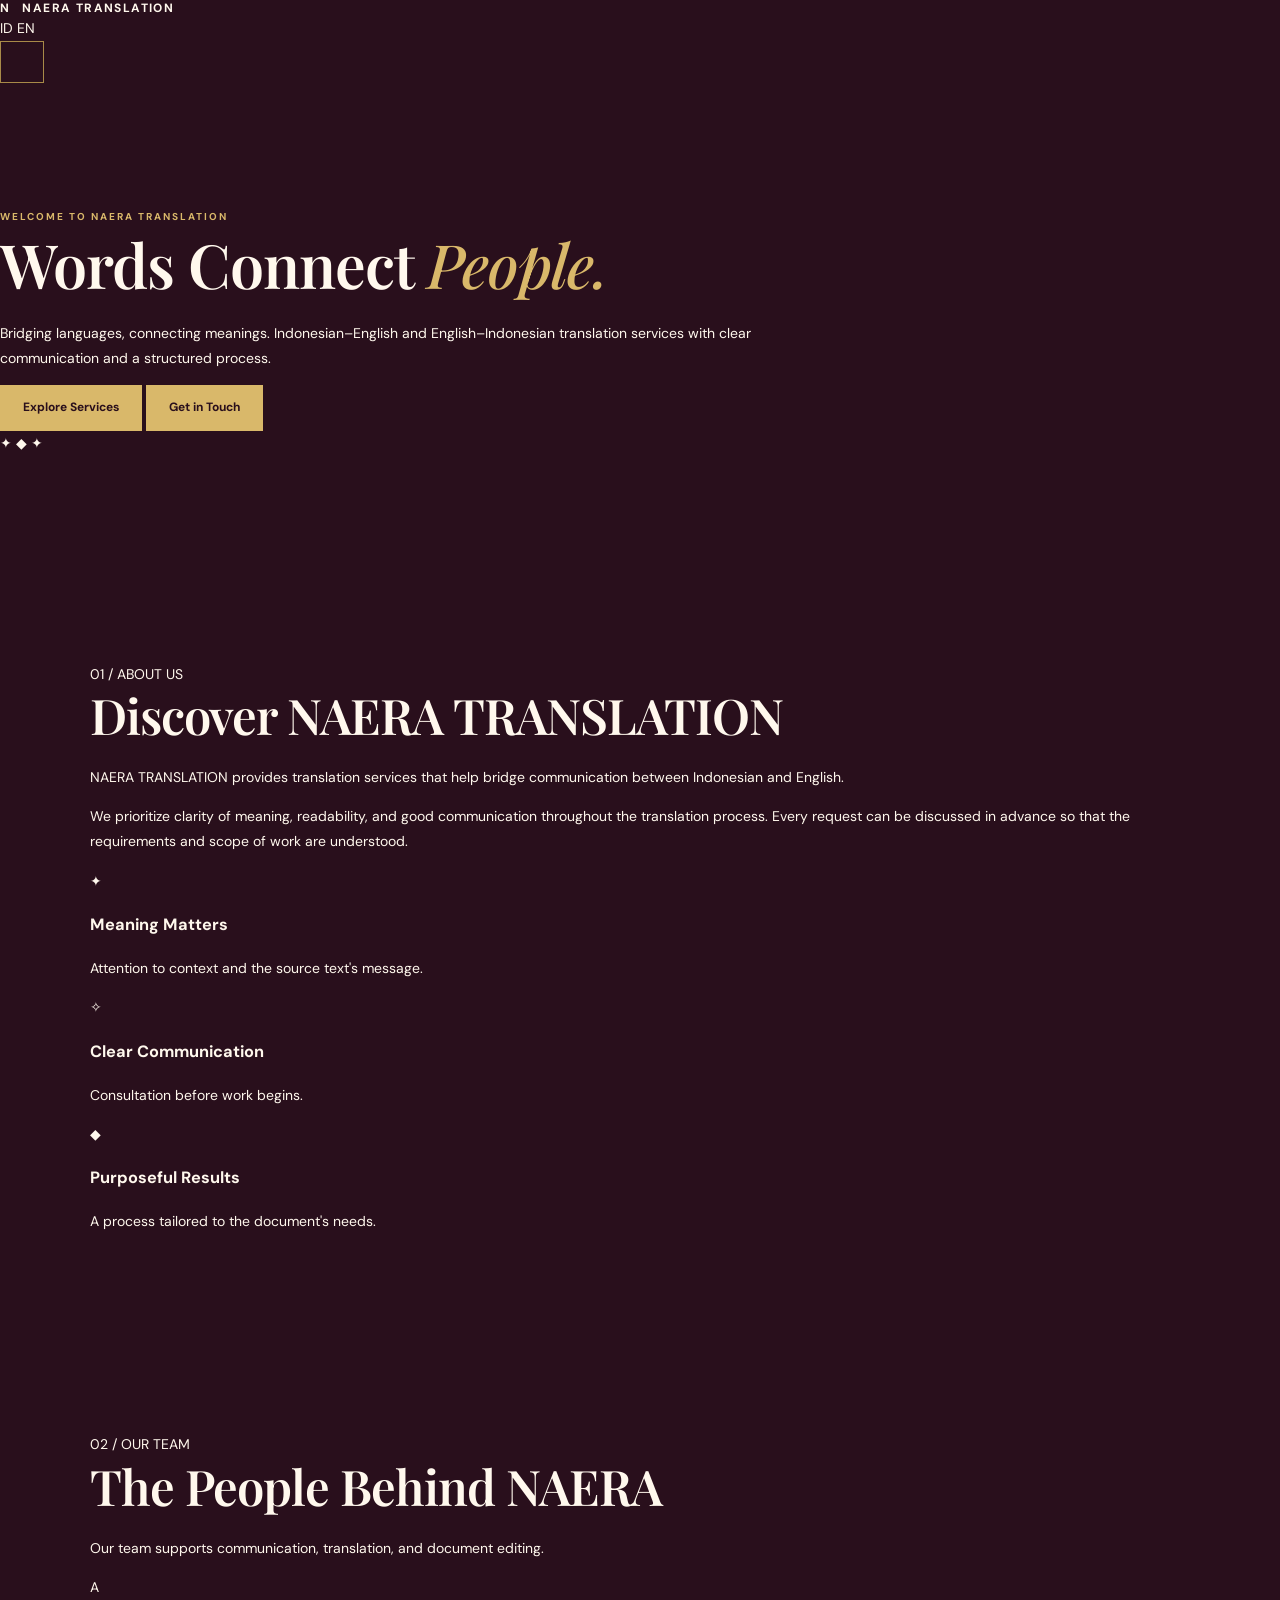
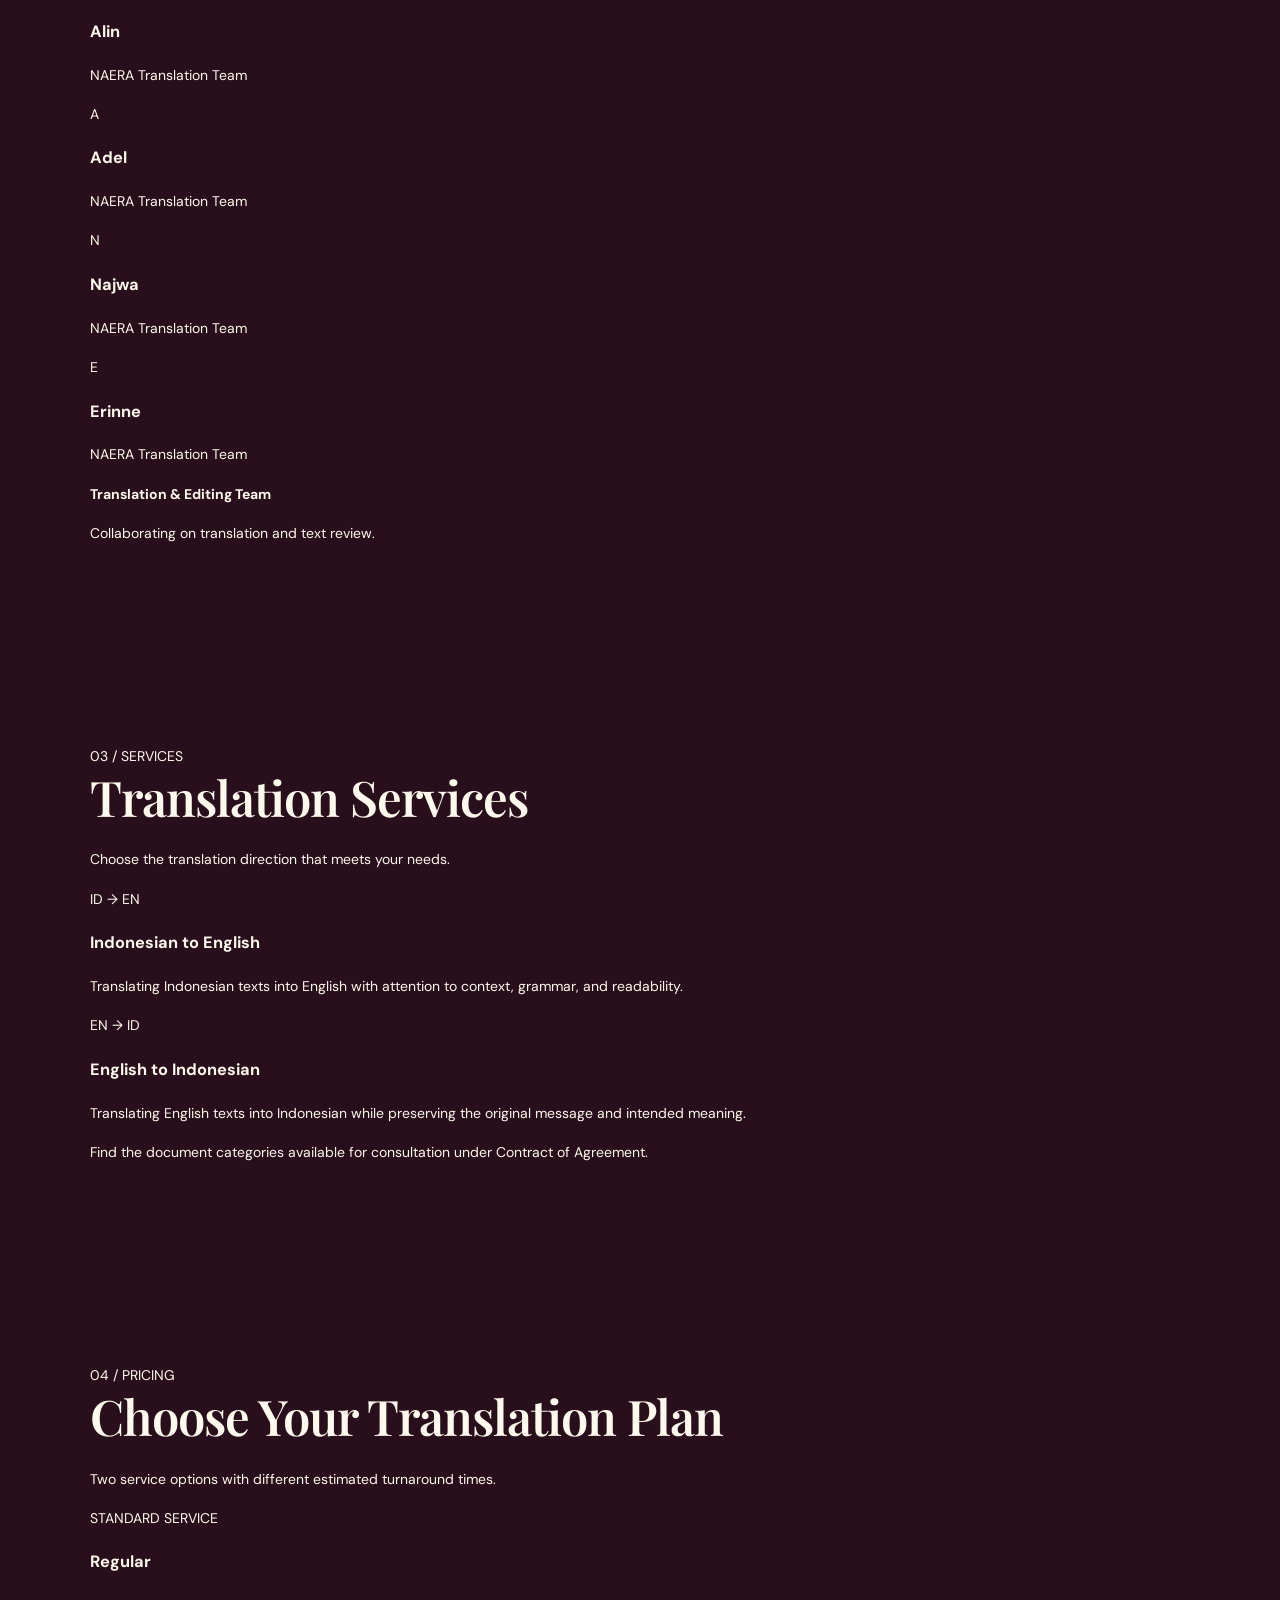
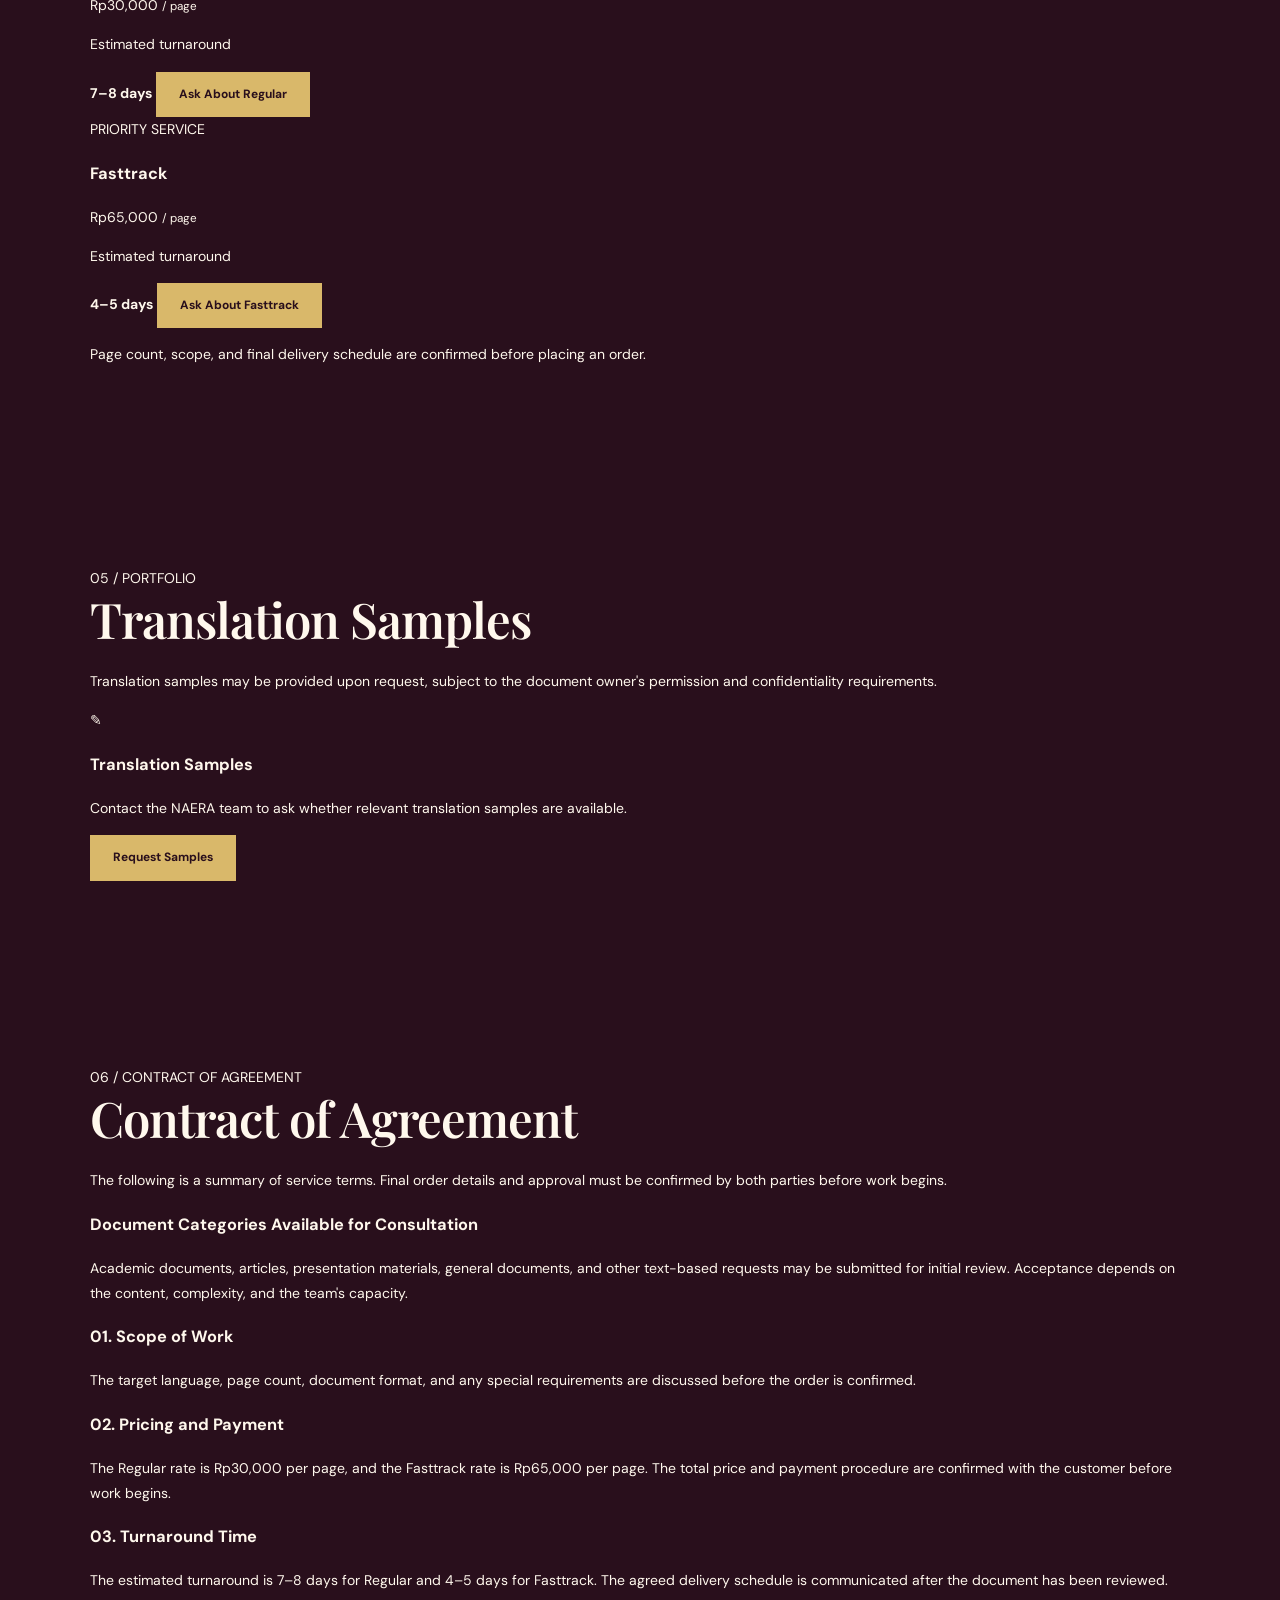
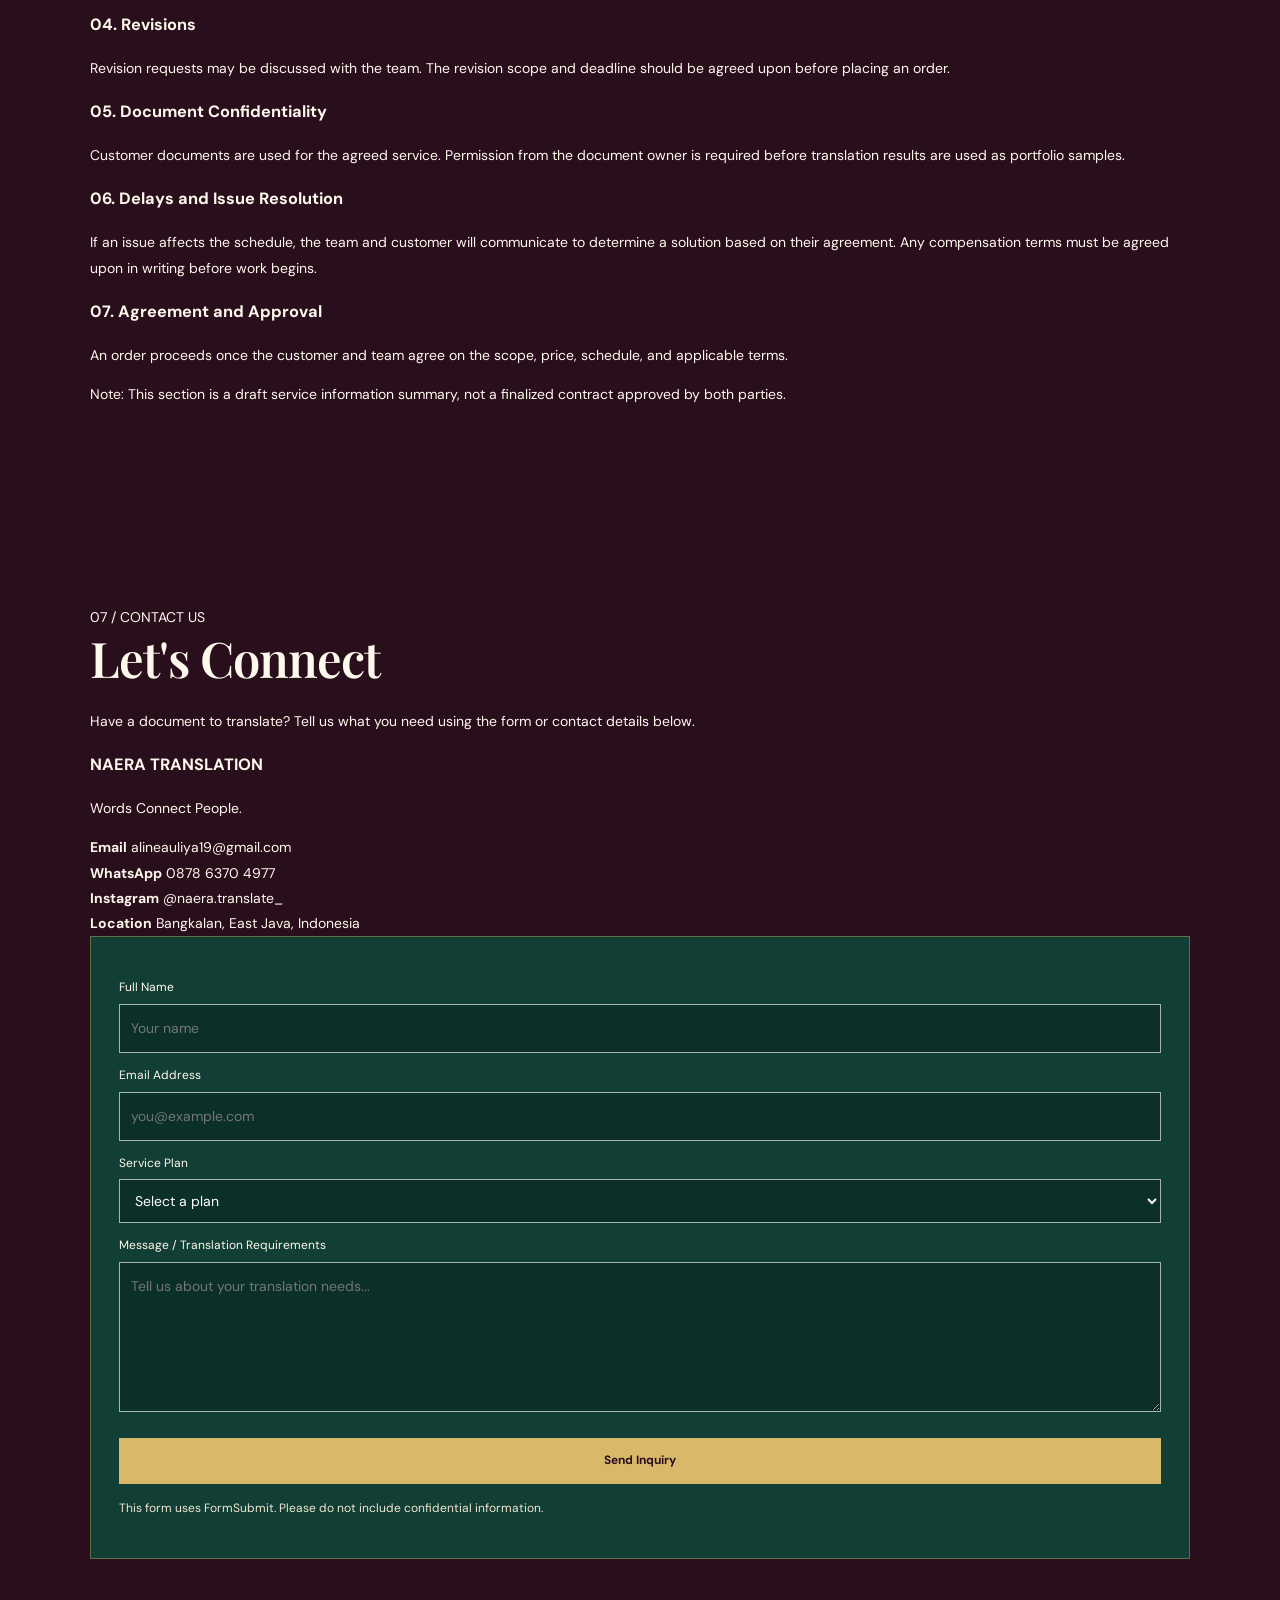
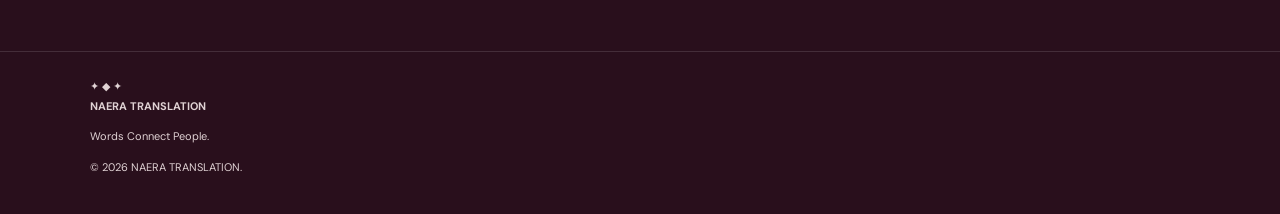
==== commit 47e3aeb9: "Refactor index-en.html structure and content" ====
--- a/index-en.html
+++ b/index-en.html
@@ -1,14 +1,426 @@
-<!doctype html>
+
 <!DOCTYPE html>
-
-<html lang="en"><head><meta charset="utf-8"/><meta content="width=device-width,initial-scale=1" name="viewport"/><meta content="NAERA TRANSLATION offers English–Indonesian translation services for academic and general documents in Bangkalan, East Java." name="description"/><title>NAERA TRANSLATION | English–Indonesian Translation Services</title><link href="style.css?v=5" rel="stylesheet"/><script defer="" src="script.js?v=5"></script><link href="index.html" hreflang="id" rel="alternate"/><link href="index-en.html" hreflang="en" rel="alternate"/><meta content="#290F1C" name="theme-color"/><meta content="NAERA TRANSLATION | English–Indonesian Translation Services" property="og:title"/><meta content="NAERA TRANSLATION offers English–Indonesian translation services for academic and general documents in Bangkalan, East Java." property="og:description"/><meta content="website" property="og:type"/></head><body><a class="skip-link" href="#home">Skip to content</a>
-<header class="header"><a class="brand" href="#home"><span class="mark">N</span><span>NAERA <b>TRANSLATION</b><small>WORDS CONNECT PEOPLE</small></span></a><button aria-controls="nav" aria-expanded="false" aria-label="Open navigation menu" class="menu-toggle" id="menuToggle">☰</button><nav aria-label="Main menu" id="nav"><a data-section-link="" href="#home">Home</a><a data-section-link="" href="#about">About Us</a><a data-section-link="" href="#team">Our Team</a><a data-section-link="" href="#services">Services</a><a data-section-link="" href="#pricelist">Pricing</a><a data-section-link="" href="#samples">Translation Samples</a><a data-section-link="" href="#terms">Contract of Agreement</a><a data-section-link="" href="#contact">Contact</a><a class="lang" href="index.html" hreflang="id">🌐 Bahasa Indonesia</a></nav></header>
-<main><section class="hero section" id="home"><div class="hero-content"><p class="eyebrow">✦ TRANSLATION SERVICE · BANGKALAN, INDONESIA</p><h1>Different languages. <em>Meaning preserved.</em></h1><p class="lead">English ↔ Indonesian translation services for academic, personal, and professional needs.</p><div class="actions"><a class="btn" href="#contact">Get in Touch ↗</a><a class="subtle" href="#services">Explore Services ↓</a></div><p class="micro">ENGLISH ↔ BAHASA INDONESIA · NAERA TRANSLATION</p></div></section>
-<div class="strip">ENGLISH <span>✦</span> INDONESIAN <span>✦</span> WORDS CONNECT PEOPLE</div>
-<section class="section split" id="about"><div><p class="eyebrow">01 / About NAERA</p><h2>Bridging languages, <em>bringing people closer.</em></h2></div><p class="body-copy">NAERA TRANSLATION is a translation service based in Bangkalan, East Java. We help students, individuals, and the wider community translate documents with attention to meaning, grammar, and context.</p></section>
-<section class="section" id="team"><p class="eyebrow">02 / Our Team</p><h2>The people behind <em>every word.</em></h2><div class="cards team-grid"><article class="panel"><small>Founder / Director</small><h3>Alin</h3><p>Leads and oversees NAERA services.</p></article><article class="panel"><small>Translation &amp; Editing Team</small><h3>NAERA TRANSLATION Team</h3><p>Translates and reviews the quality of deliverables.</p></article><article class="panel"><small>Customer Service</small><h3>Adel</h3><p>Assists clients and responds to inquiries.</p></article><article class="panel"><small>Administration &amp; Finance</small><h3>Najwa</h3><p>Handles administration and payments.</p></article><article class="panel"><small>Marketing</small><h3>Erinne</h3><p>Manages promotions and social media.</p></article></div></section>
-<section class="section light" id="services"><p class="eyebrow">03 / Our Services</p><h2>Two language directions. <em>One shared understanding.</em></h2><p class="section-desc">Choose the translation direction that fits your document.</p><div class="cards two"><article class="panel service"><span class="tag">EN → ID</span><h3>English to Indonesian</h3><p>Clear, natural English-to-Indonesian translations that preserve the original context.</p><a href="#contact">Get in Touch ↗</a></article><article class="panel service"><span class="tag">ID → EN</span><h3>Indonesian to English</h3><p>Indonesian-to-English translations with careful attention to meaning and grammar.</p><a href="#contact">Get in Touch ↗</a></article></div></section>
-<section class="section" id="pricelist"><p class="eyebrow">04 / Pricing</p><h2>Choose the turnaround <em>that fits your needs.</em></h2><div class="cards two"><article class="panel price"><small>Estimated turnaround: 7–8 days</small><h3>Regular</h3><div class="amount">Rp 30.000</div><p>per page</p><a class="btn" href="#contact">Get in Touch ↗</a></article><article class="panel price"><small>Estimated turnaround: 4–5 days</small><h3>Fasttrack</h3><div class="amount">Rp 65.000</div><p>per page</p><a class="btn" href="#contact">Get in Touch ↗</a></article></div><p class="note">Prices are quoted per page after document review. Page standard, page count, total cost, payment method, and final deadline are confirmed in writing before an order is accepted.</p></section>
-<section class="section" id="samples"><p class="eyebrow">05 / Translation Samples</p><h2>Meaning preserved <em>across languages.</em></h2><p class="section-desc">Illustrative examples of translation directions, not client documents.</p><div class="cards two"><article class="panel"><small>EN → ID</small><h3>English to Indonesian</h3><b>Original text</b><p>Clear communication builds trust.</p><b>Translation</b><p>Komunikasi yang jelas membangun kepercayaan.</p></article><article class="panel"><small>ID → EN</small><h3>Indonesian to English</h3><b>Original text</b><p>Bahasa menghubungkan manusia.</p><b>Translation</b><p>Language connects people.</p></article></div></section>
-<section class="section light" id="terms"><p class="eyebrow">06 / Contract of Agreement</p><h2>Contract of Agreement <em>for Translation Services</em></h2><h3 class="subheading">Types of Documents for Consultation</h3><div class="cards three"><article class="panel"><h3>Academic Translation</h3><p>Essays, abstracts, academic articles, and learning materials.</p></article><article class="panel"><h3>General Documents</h3><p>Personal letters, announcements, profiles, and general documents.</p></article><article class="panel"><h3>Articles &amp; Digital Content</h3><p>Articles, product descriptions, and social media content.</p></article></div><p class="note">Sworn translations and official legalization are not included in standard services.</p><h3 class="subheading">Service Agreement Terms</h3><div class="terms"><article class="term"><span>01</span><div><h3>Scope of work</h3><p>Clients provide documents, language direction, intended use, and special instructions.</p></div></article><article class="term"><span>02</span><div><h3>Fees and payment</h3><p>Prices and payment methods are agreed before work begins.</p></div></article><article class="term"><span>03</span><div><h3>Turnaround time</h3><p>Regular 7–8 days; Fasttrack 4–5 days after order confirmation.</p></div></article><article class="term"><span>04</span><div><h3>Revisions and corrections</h3><p>Corrections within the original instructions may be requested; scope changes are discussed separately.</p></div></article><article class="term"><span>05</span><div><h3>Document confidentiality</h3><p>Client documents are not published without permission.</p></div></article><article class="term"><span>06</span><div><h3>Order confirmation</h3><p>Work starts after the scope, price, and deadline are agreed.</p></div></article></div><div class="guarantee"><h3>On-time delivery commitment</h3><p>If NAERA TRANSLATION misses the agreed deadline due to its own fault, one complimentary translation service may be provided subject to the terms, page limit, and conditions agreed in writing before work begins.</p></div><p class="agreement-note">Specific terms such as revision limits, compensation limits, payment method, and final deadline must be confirmed in writing before work begins.</p></section>
-<section class="section contact" id="contact"><div><p class="eyebrow">07 / Contact Us</p><h2>Start a <em>conversation.</em></h2><p class="section-desc">Tell us the document type, translation direction, page count, and preferred deadline.</p><div class="contacts"><a href="mailto:alineauliya19@gmail.com">✉ alineauliya19@gmail.com ↗</a><a href="https://wa.me/6287863704977" rel="noopener noreferrer" target="_blank">◉ WhatsApp: 0878 6370 4977 ↗</a><a href="https://www.instagram.com/naera.translate_/" rel="noopener noreferrer" target="_blank">◎ @naera.translate_ ↗</a><span>⌖ Bangkalan, Jawa Timur, Indonesia</span></div></div><form class="contact-form" id="contactForm"><label for="name">Full name *</label><input id="name" maxlength="100" name="name" required=""/><label for="email">Email address *</label><input id="email" name="email" required="" type="email"/><label for="direction">Translation direction *</label><select id="direction" name="direction" required=""><option value="">Select language direction</option><option>English to Indonesian</option><option>Indonesian to English</option><option>Consult first</option></select><label for="message">Message or requirements *</label><textarea id="message" minlength="10" name="message" required="" rows="5"></textarea><button class="btn" type="submit">Send via Email ↗</button><p class="form-note" id="formNotice" role="status">This button opens your email app. Review and send the email there; this form does not send messages automatically.</p></form></section></main><footer><a class="brand" href="#home">NAERA TRANSLATION</a><span>© <span id="year"></span> NAERA TRANSLATION · Bangkalan</span></footer></body></html>+<html lang="en">
+<head>
+  <meta charset="UTF-8">
+  <meta name="viewport" content="width=device-width, initial-scale=1">
+  <meta name="theme-color" content="#290F1C">
+  <meta name="description" content="NAERA TRANSLATION - Indonesian and English translation services.">
+  <title>NAERA TRANSLATION | English</title>
+  <link rel="stylesheet" href="style.css">
+  <script src="script.js" defer></script>
+</head>
+<body>
+  <header class="site-header">
+    <a href="#home" class="brand" aria-label="NAERA TRANSLATION">
+      <span class="brand-mark">N</span>
+      <span>NAERA <strong>TRANSLATION</strong></span>
+    </a>
+
+    <div class="header-actions">
+      <div class="language-switch" aria-label="Language selection">
+        <a href="index.html">ID</a>
+        <a href="index-en.html" class="active" aria-current="page">EN</a>
+      </div>
+      <button class="menu-toggle" type="button"
+        aria-label="Open navigation menu"
+        aria-controls="main-menu" aria-expanded="false">
+        <span></span><span></span><span></span>
+      </button>
+    </div>
+
+    <nav id="main-menu" class="main-menu" aria-label="Main navigation">
+      <a href="#home">Home</a>
+      <a href="#about">About Us</a>
+      <a href="#team">Our Team</a>
+      <a href="#services">Services</a>
+      <a href="#pricing">Pricing</a>
+      <a href="#samples">Translation Samples</a>
+      <a href="#agreement">Contract of Agreement</a>
+      <a href="#contact">Contact Us</a>
+    </nav>
+  </header>
+
+  <main>
+    <section id="home" class="hero batik-section">
+      <div class="container hero-content">
+        <span class="eyebrow">WELCOME TO NAERA TRANSLATION</span>
+        <h1>Words Connect <em>People.</em></h1>
+        <p class="hero-description">
+          Bridging languages, connecting meanings.
+          Indonesian–English and English–Indonesian translation
+          services with clear communication and a structured process.
+        </p>
+        <div class="hero-buttons">
+          <a class="btn btn-gold" href="#services">Explore Services</a>
+          <a class="btn btn-outline" href="#contact">Get in Touch</a>
+        </div>
+        <div class="hero-decoration" aria-hidden="true">✦ ◆ ✦</div>
+      </div>
+    </section>
+
+    <section id="about" class="section section-cream batik-section">
+      <div class="container narrow">
+        <span class="section-label">01 / ABOUT US</span>
+        <h2>Discover <span>NAERA TRANSLATION</span></h2>
+        <div class="gold-line"></div>
+        <p>
+          NAERA TRANSLATION provides translation services
+          that help bridge communication between Indonesian
+          and English.
+        </p>
+        <p>
+          We prioritize clarity of meaning, readability,
+          and good communication throughout the translation process.
+          Every request can be discussed in advance so that
+          the requirements and scope of work are understood.
+        </p>
+
+        <div class="feature-grid">
+          <div class="feature-card">
+            <span class="feature-icon">✦</span>
+            <h3>Meaning Matters</h3>
+            <p>Attention to context and the source text's message.</p>
+          </div>
+          <div class="feature-card">
+            <span class="feature-icon">✧</span>
+            <h3>Clear Communication</h3>
+            <p>Consultation before work begins.</p>
+          </div>
+          <div class="feature-card">
+            <span class="feature-icon">◆</span>
+            <h3>Purposeful Results</h3>
+            <p>A process tailored to the document's needs.</p>
+          </div>
+        </div>
+      </div>
+    </section>
+
+    <section id="team" class="section section-emerald batik-section">
+      <div class="container">
+        <span class="section-label">02 / OUR TEAM</span>
+        <h2>The People Behind <span>NAERA</span></h2>
+        <p class="section-intro">
+          Our team supports communication, translation,
+          and document editing.
+        </p>
+
+        <div class="team-grid">
+          <article class="team-card">
+            <div class="avatar">A</div>
+            <h3>Alin</h3>
+            <p>NAERA Translation Team</p>
+          </article>
+          <article class="team-card">
+            <div class="avatar">A</div>
+            <h3>Adel</h3>
+            <p>NAERA Translation Team</p>
+          </article>
+          <article class="team-card">
+            <div class="avatar">N</div>
+            <h3>Najwa</h3>
+            <p>NAERA Translation Team</p>
+          </article>
+          <article class="team-card">
+            <div class="avatar">E</div>
+            <h3>Erinne</h3>
+            <p>NAERA Translation Team</p>
+          </article>
+        </div>
+
+        <div class="team-note">
+          <strong>Translation &amp; Editing Team</strong>
+          <p>Collaborating on translation and text review.</p>
+        </div>
+      </div>
+    </section>
+
+    <section id="services" class="section section-cream batik-section">
+      <div class="container">
+        <span class="section-label">03 / SERVICES</span>
+        <h2>Translation <span>Services</span></h2>
+        <p class="section-intro">
+          Choose the translation direction that meets your needs.
+        </p>
+
+        <div class="two-column">
+          <article class="service-card">
+            <div class="service-symbol">ID → EN</div>
+            <h3>Indonesian to English</h3>
+            <p>
+              Translating Indonesian texts into English
+              with attention to context, grammar,
+              and readability.
+            </p>
+          </article>
+          <article class="service-card">
+            <div class="service-symbol">EN → ID</div>
+            <h3>English to Indonesian</h3>
+            <p>
+              Translating English texts into Indonesian
+              while preserving the original message
+              and intended meaning.
+            </p>
+          </article>
+        </div>
+
+        <p class="section-footnote">
+          Find the document categories available for consultation
+          under <a href="#agreement">Contract of Agreement</a>.
+        </p>
+      </div>
+    </section>
+
+    <section id="pricing" class="section section-maroon batik-section">
+      <div class="container">
+        <span class="section-label">04 / PRICING</span>
+        <h2>Choose Your <span>Translation Plan</span></h2>
+        <p class="section-intro">
+          Two service options with different estimated turnaround times.
+        </p>
+
+        <div class="two-column pricing-grid">
+          <article class="price-card">
+            <span class="package-label">STANDARD SERVICE</span>
+            <h3>Regular</h3>
+            <div class="price">Rp30,000 <small>/ page</small></div>
+            <div class="price-divider"></div>
+            <p>Estimated turnaround</p>
+            <strong class="duration">7–8 days</strong>
+            <a href="#contact" class="btn btn-gold">
+              Ask About Regular
+            </a>
+          </article>
+
+          <article class="price-card featured">
+            <span class="package-label">PRIORITY SERVICE</span>
+            <h3>Fasttrack</h3>
+            <div class="price">Rp65,000 <small>/ page</small></div>
+            <div class="price-divider"></div>
+            <p>Estimated turnaround</p>
+            <strong class="duration">4–5 days</strong>
+            <a href="#contact" class="btn btn-gold">
+              Ask About Fasttrack
+            </a>
+          </article>
+        </div>
+
+        <p class="section-footnote">
+          Page count, scope, and final delivery schedule
+          are confirmed before placing an order.
+        </p>
+      </div>
+    </section>
+
+    <section id="samples" class="section section-cream batik-section">
+      <div class="container narrow">
+        <span class="section-label">05 / PORTFOLIO</span>
+        <h2>Translation <span>Samples</span></h2>
+        <p>
+          Translation samples may be provided upon request,
+          subject to the document owner's permission
+          and confidentiality requirements.
+        </p>
+
+        <div class="sample-panel">
+          <div class="sample-icon" aria-hidden="true">✎</div>
+          <h3>Translation Samples</h3>
+          <p>
+            Contact the NAERA team to ask whether relevant
+            translation samples are available.
+          </p>
+          <a class="btn btn-emerald" href="#contact">
+            Request Samples
+          </a>
+        </div>
+      </div>
+    </section>
+
+    <section id="agreement" class="section section-cream agreement-section batik-section">
+      <div class="container narrow">
+        <span class="section-label">06 / CONTRACT OF AGREEMENT</span>
+        <h2>Contract of <span>Agreement</span></h2>
+        <p>
+          The following is a summary of service terms.
+          Final order details and approval must be
+          confirmed by both parties before work begins.
+        </p>
+
+        <div class="agreement-card">
+          <h3>Document Categories Available for Consultation</h3>
+          <p>
+            Academic documents, articles, presentation materials,
+            general documents, and other text-based requests
+            may be submitted for initial review.
+            Acceptance depends on the content, complexity,
+            and the team's capacity.
+          </p>
+        </div>
+
+        <div class="agreement-card">
+          <h3>01. Scope of Work</h3>
+          <p>
+            The target language, page count, document format,
+            and any special requirements are discussed
+            before the order is confirmed.
+          </p>
+        </div>
+
+        <div class="agreement-card">
+          <h3>02. Pricing and Payment</h3>
+          <p>
+            The Regular rate is Rp30,000 per page,
+            and the Fasttrack rate is Rp65,000 per page.
+            The total price and payment procedure are
+            confirmed with the customer before work begins.
+          </p>
+        </div>
+
+        <div class="agreement-card">
+          <h3>03. Turnaround Time</h3>
+          <p>
+            The estimated turnaround is 7–8 days for Regular
+            and 4–5 days for Fasttrack.
+            The agreed delivery schedule is communicated
+            after the document has been reviewed.
+          </p>
+        </div>
+
+        <div class="agreement-card">
+          <h3>04. Revisions</h3>
+          <p>
+            Revision requests may be discussed with the team.
+            The revision scope and deadline should be
+            agreed upon before placing an order.
+          </p>
+        </div>
+
+        <div class="agreement-card">
+          <h3>05. Document Confidentiality</h3>
+          <p>
+            Customer documents are used for the agreed service.
+            Permission from the document owner is required
+            before translation results are used as portfolio samples.
+          </p>
+        </div>
+
+        <div class="agreement-card">
+          <h3>06. Delays and Issue Resolution</h3>
+          <p>
+            If an issue affects the schedule, the team and
+            customer will communicate to determine a solution
+            based on their agreement.
+            Any compensation terms must be agreed upon
+            in writing before work begins.
+          </p>
+        </div>
+
+        <div class="agreement-card">
+          <h3>07. Agreement and Approval</h3>
+          <p>
+            An order proceeds once the customer and team
+            agree on the scope, price, schedule,
+            and applicable terms.
+          </p>
+        </div>
+
+        <p class="agreement-disclaimer">
+          Note: This section is a draft service information
+          summary, not a finalized contract approved by both parties.
+        </p>
+      </div>
+    </section>
+
+    <section id="contact" class="section section-emerald batik-section">
+      <div class="container">
+        <span class="section-label">07 / CONTACT US</span>
+        <h2>Let's <span>Connect</span></h2>
+        <p class="section-intro">
+          Have a document to translate?
+          Tell us what you need using the form or contact details below.
+        </p>
+
+        <div class="contact-grid">
+          <div class="contact-info">
+            <h3>NAERA TRANSLATION</h3>
+            <p>Words Connect People.</p>
+
+            <div class="contact-item">
+              <strong>Email</strong>
+              <a href="mailto:alineauliya19@gmail.com">
+                alineauliya19@gmail.com
+              </a>
+            </div>
+            <div class="contact-item">
+              <strong>WhatsApp</strong>
+              <a href="https://wa.me/6287863704977"
+                 target="_blank" rel="noopener noreferrer">
+                0878 6370 4977
+              </a>
+            </div>
+            <div class="contact-item">
+              <strong>Instagram</strong>
+              <a href="https://www.instagram.com/naera.translate_/"
+                 target="_blank" rel="noopener noreferrer">
+                @naera.translate_
+              </a>
+            </div>
+            <div class="contact-item">
+              <strong>Location</strong>
+              <span>Bangkalan, East Java, Indonesia</span>
+            </div>
+          </div>
+
+          <form class="contact-form"
+                action="https://formsubmit.co/alineauliya19@gmail.com"
+                method="POST">
+            <input type="hidden" name="_subject"
+                   value="New Inquiry - NAERA TRANSLATION">
+            <input type="hidden" name="_captcha" value="true">
+            <input type="hidden" name="_template" value="table">
+
+            <label for="name">Full Name</label>
+            <input id="name" name="name" type="text"
+                   placeholder="Your name" required>
+
+            <label for="email">Email Address</label>
+            <input id="email" name="email" type="email"
+                   placeholder="you@example.com" required>
+
+            <label for="package">Service Plan</label>
+            <select id="package" name="package" required>
+              <option value="">Select a plan</option>
+              <option value="Regular">Regular</option>
+              <option value="Fasttrack">Fasttrack</option>
+              <option value="Undecided">Not decided yet</option>
+            </select>
+
+            <label for="message">Message / Translation Requirements</label>
+            <textarea id="message" name="message" rows="5"
+              placeholder="Tell us about your translation needs..."
+              required></textarea>
+
+            <button type="submit" class="btn btn-gold">
+              Send Inquiry
+            </button>
+            <p class="form-note">
+              This form uses FormSubmit.
+              Please do not include confidential information.
+            </p>
+          </form>
+        </div>
+      </div>
+    </section>
+  </main>
+
+  <footer class="site-footer">
+    <div class="container">
+      <div class="footer-ornament" aria-hidden="true">✦ ◆ ✦</div>
+      <strong>NAERA TRANSLATION</strong>
+      <p>Words Connect People.</p>
+      <p>© <span class="current-year">2026</span> NAERA TRANSLATION.</p>
+    </div>
+  </footer>
+</body>
+                </html>
+                
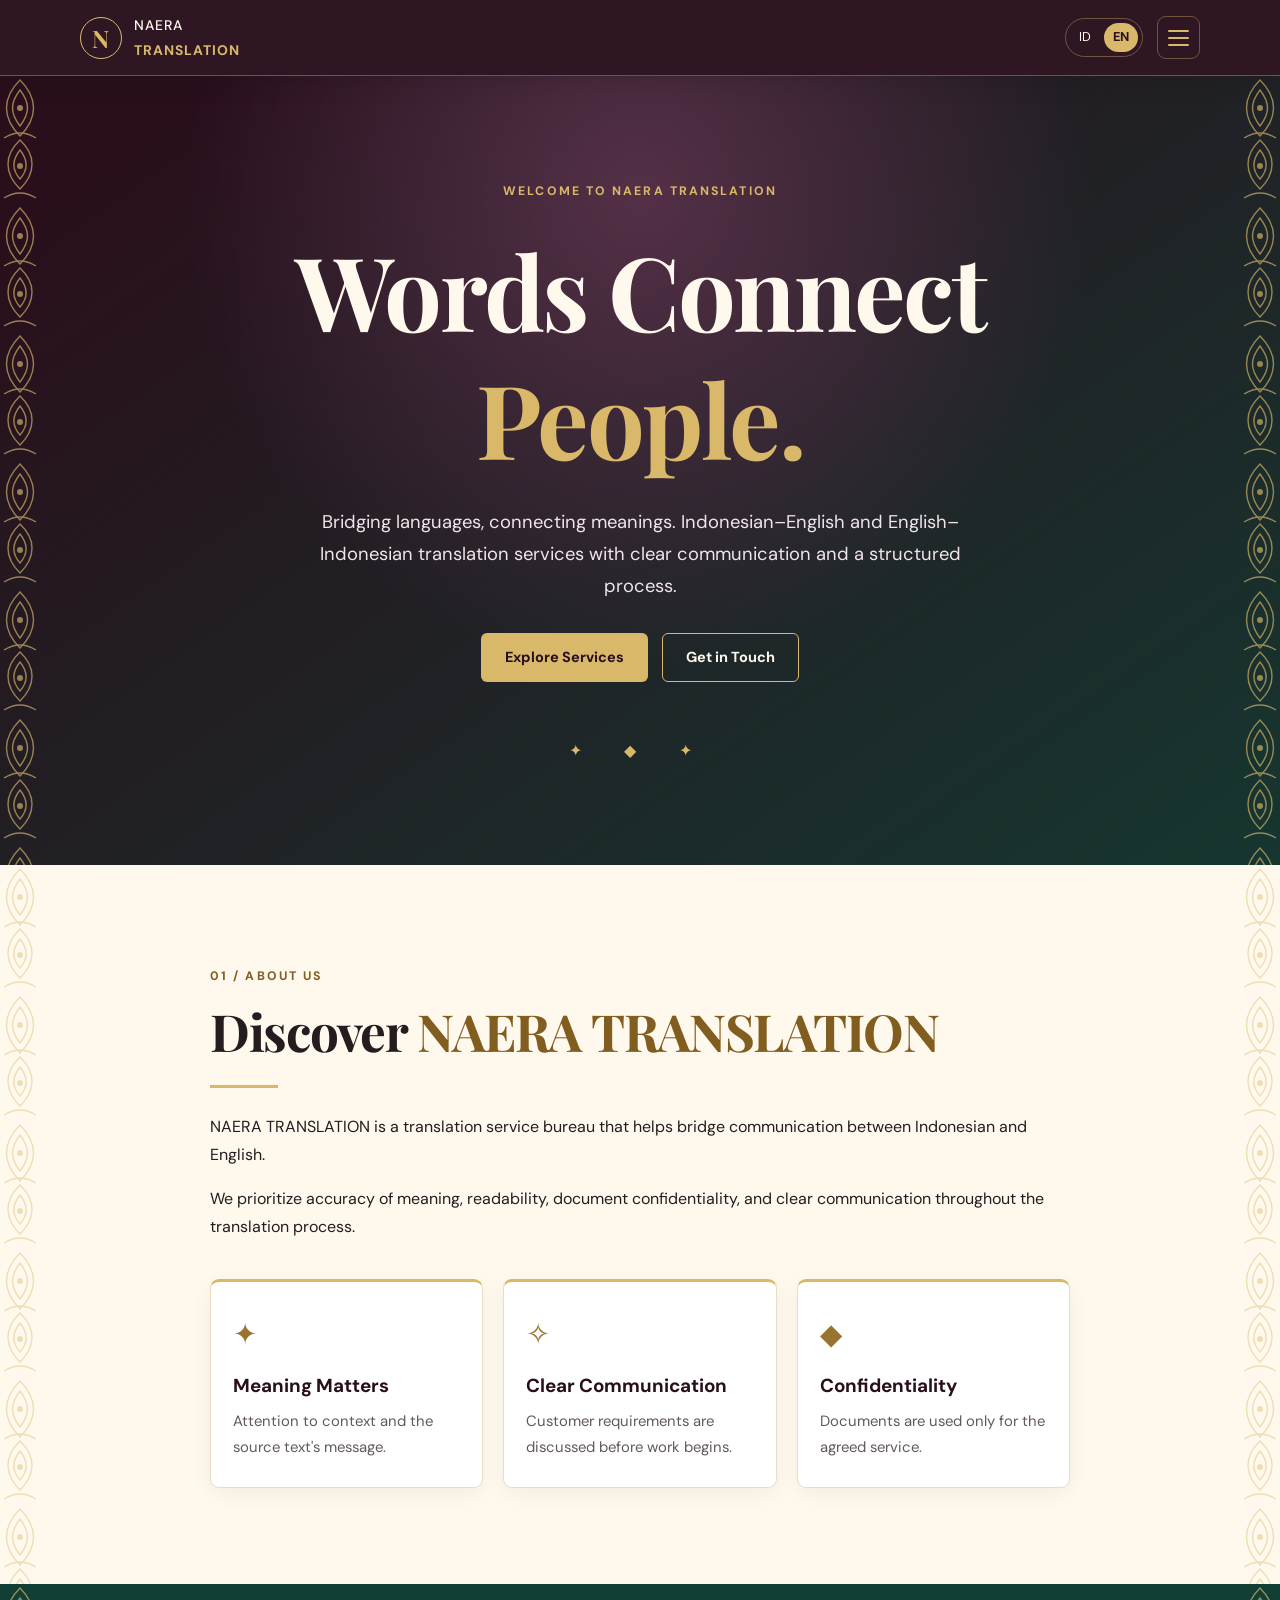
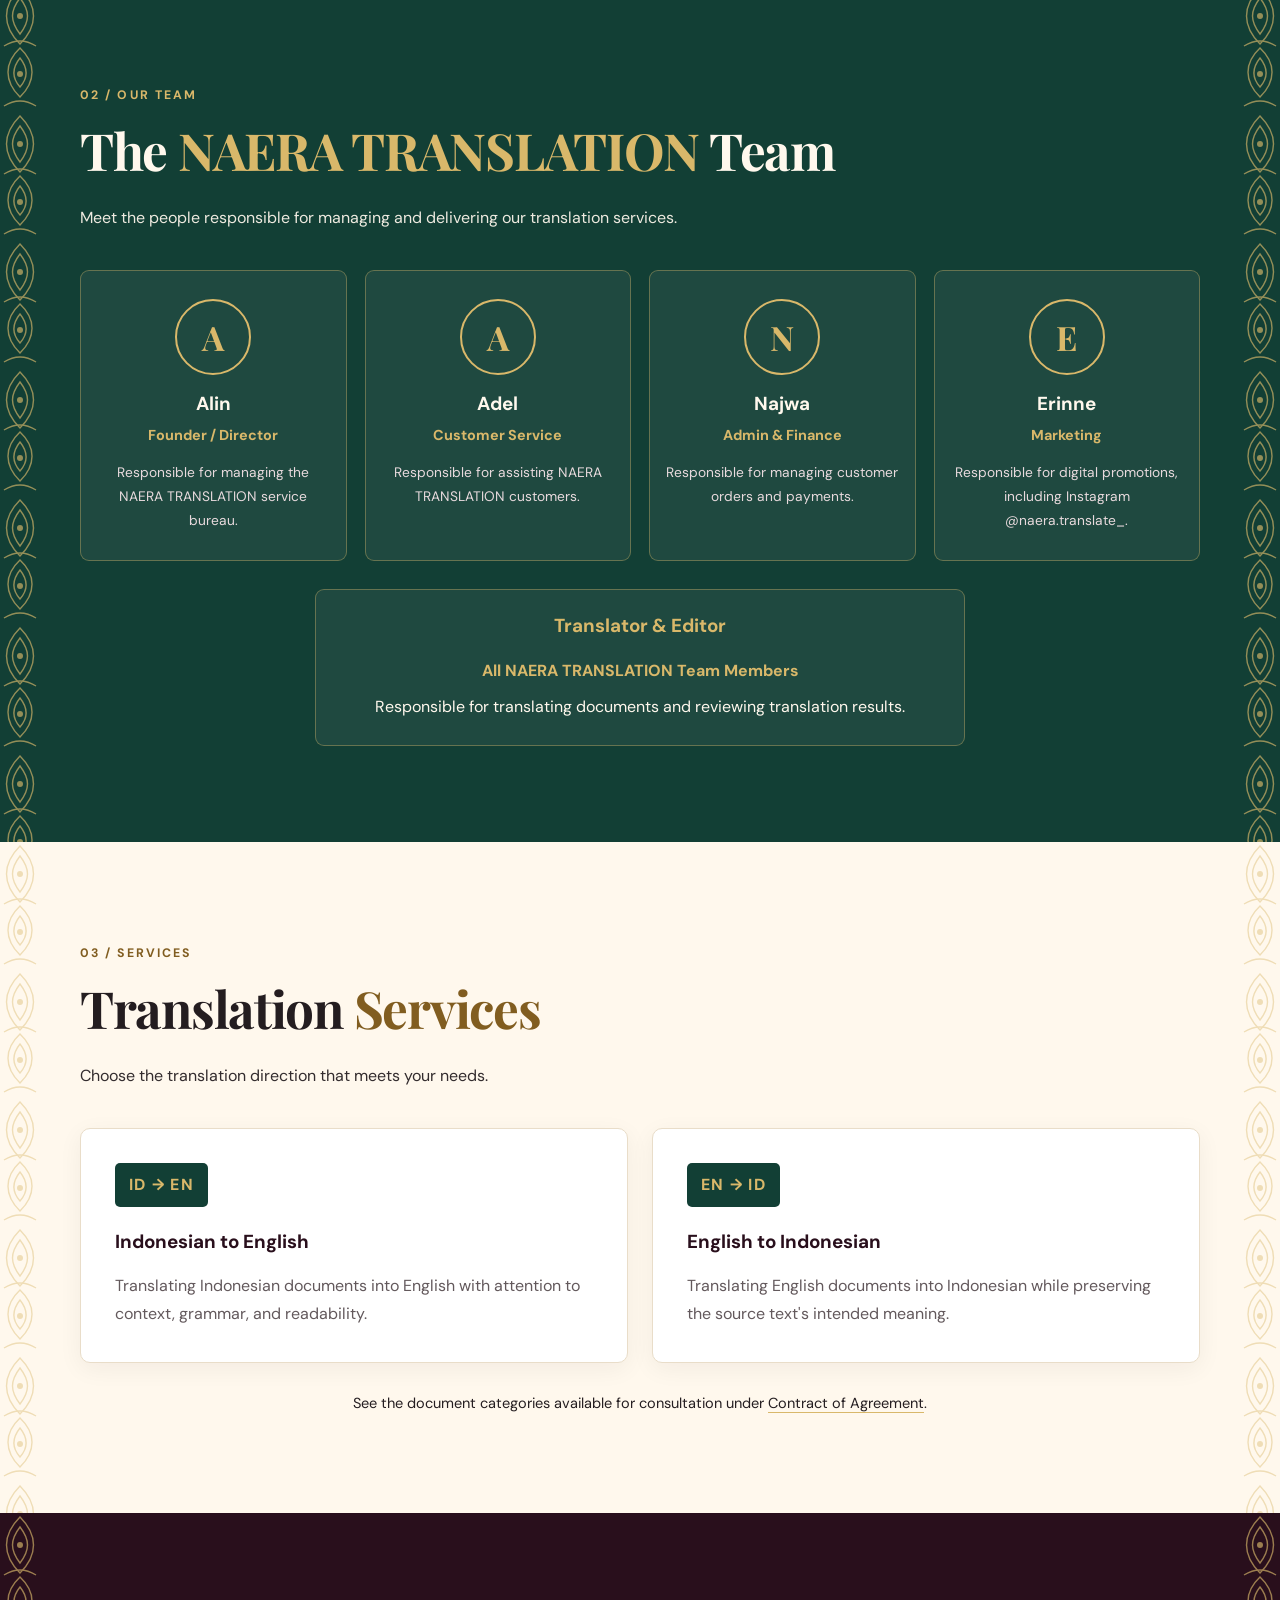
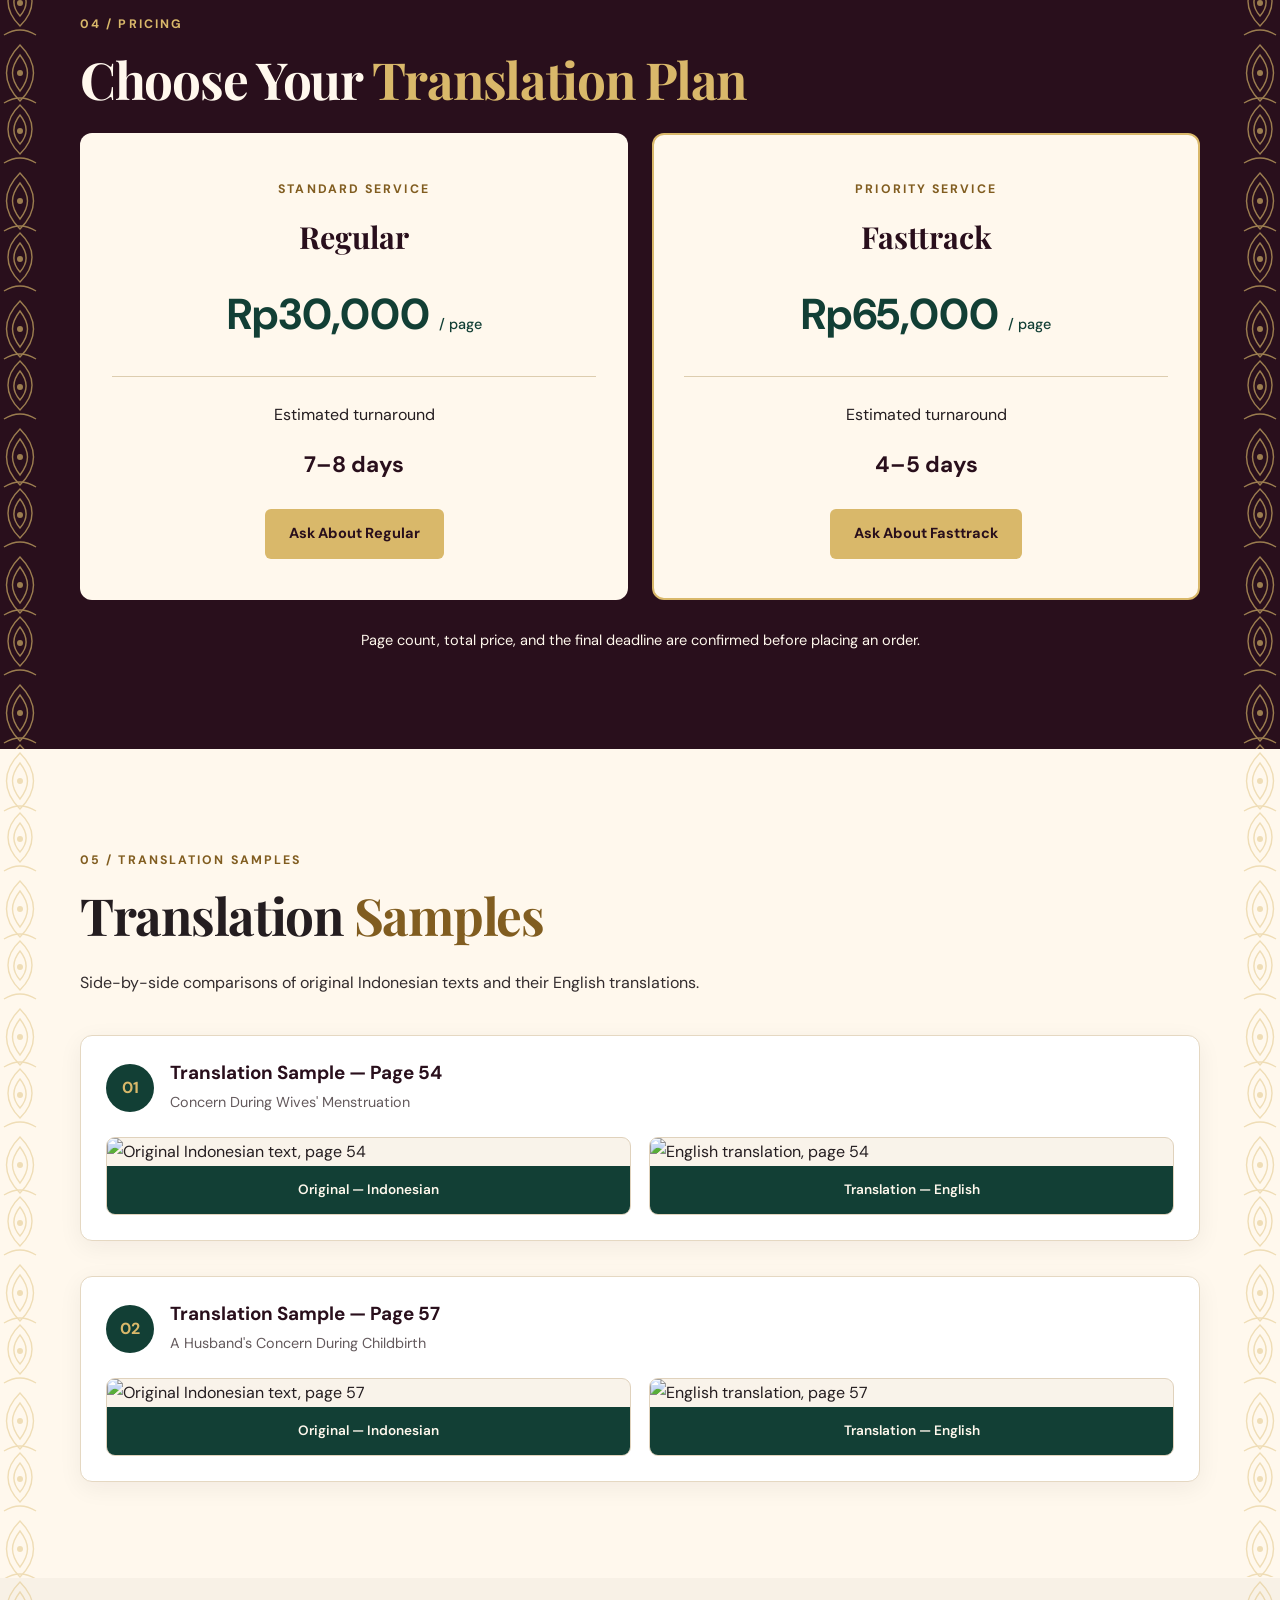
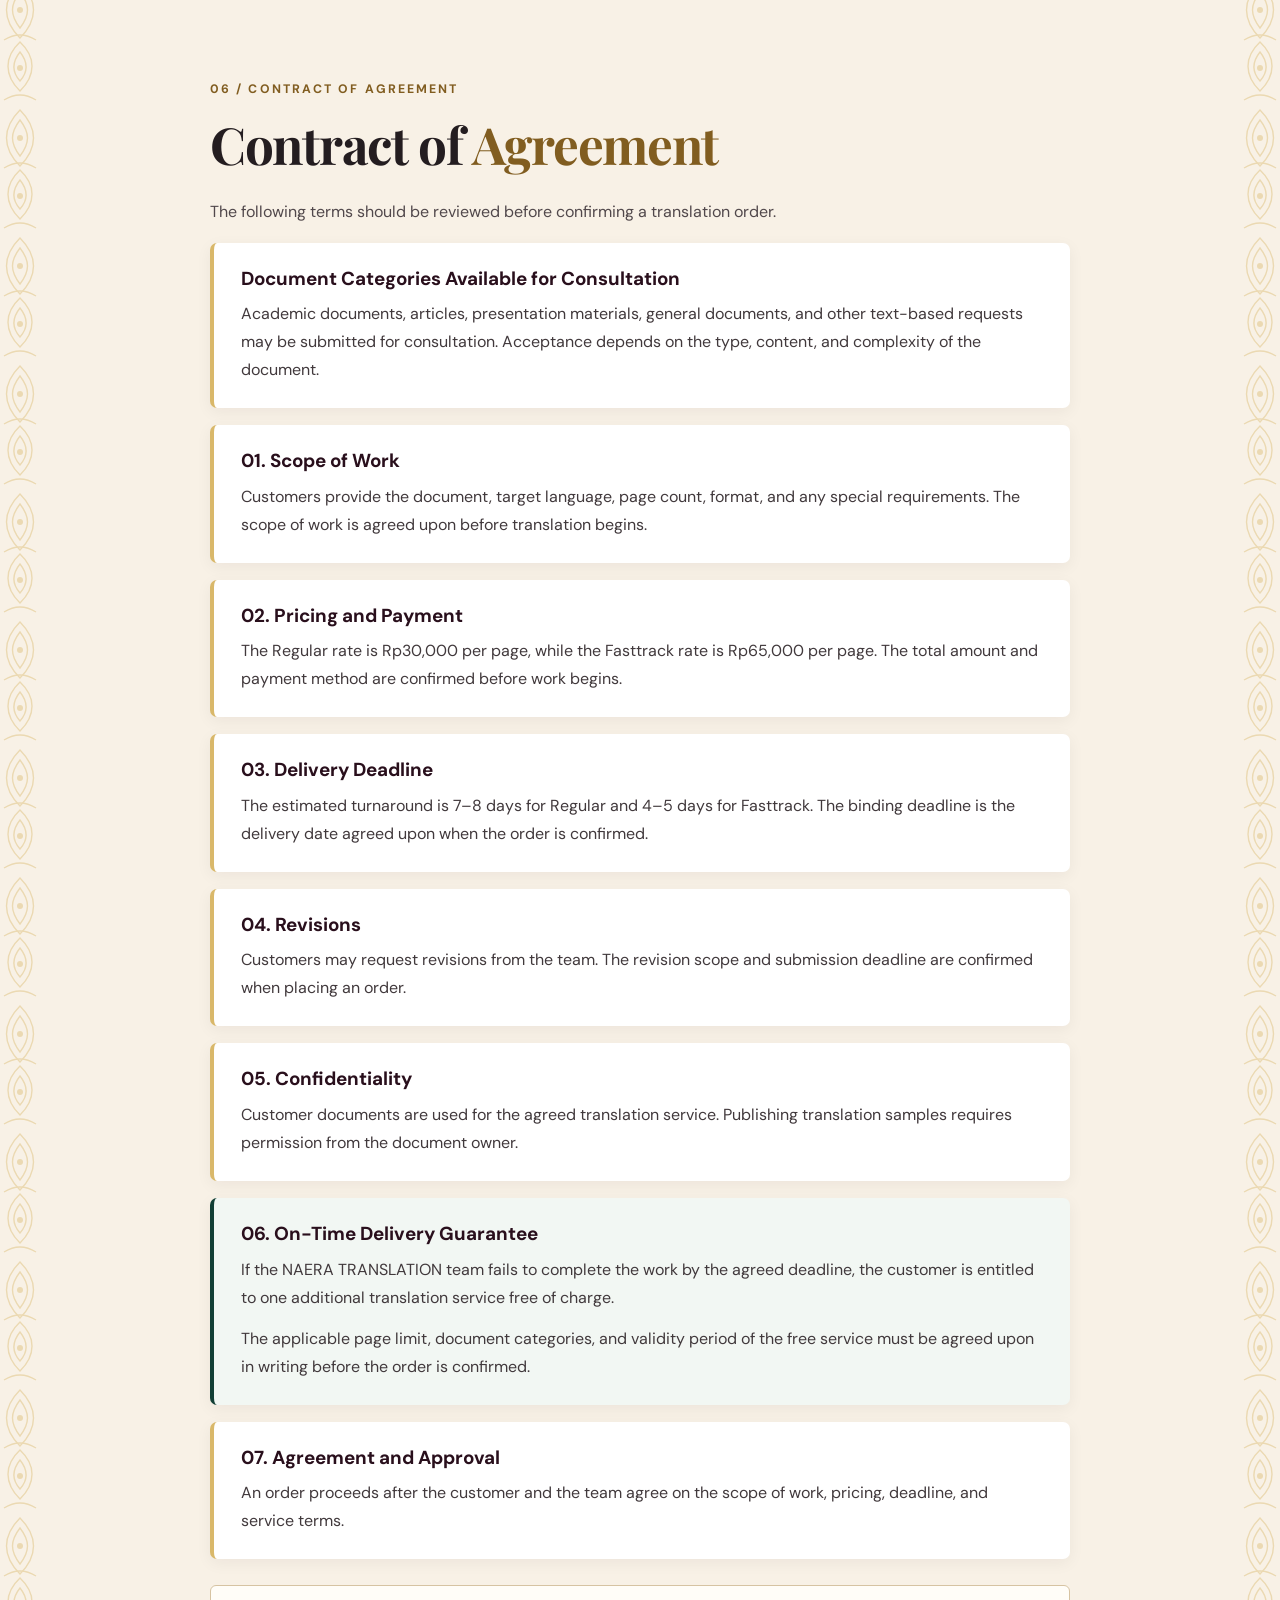
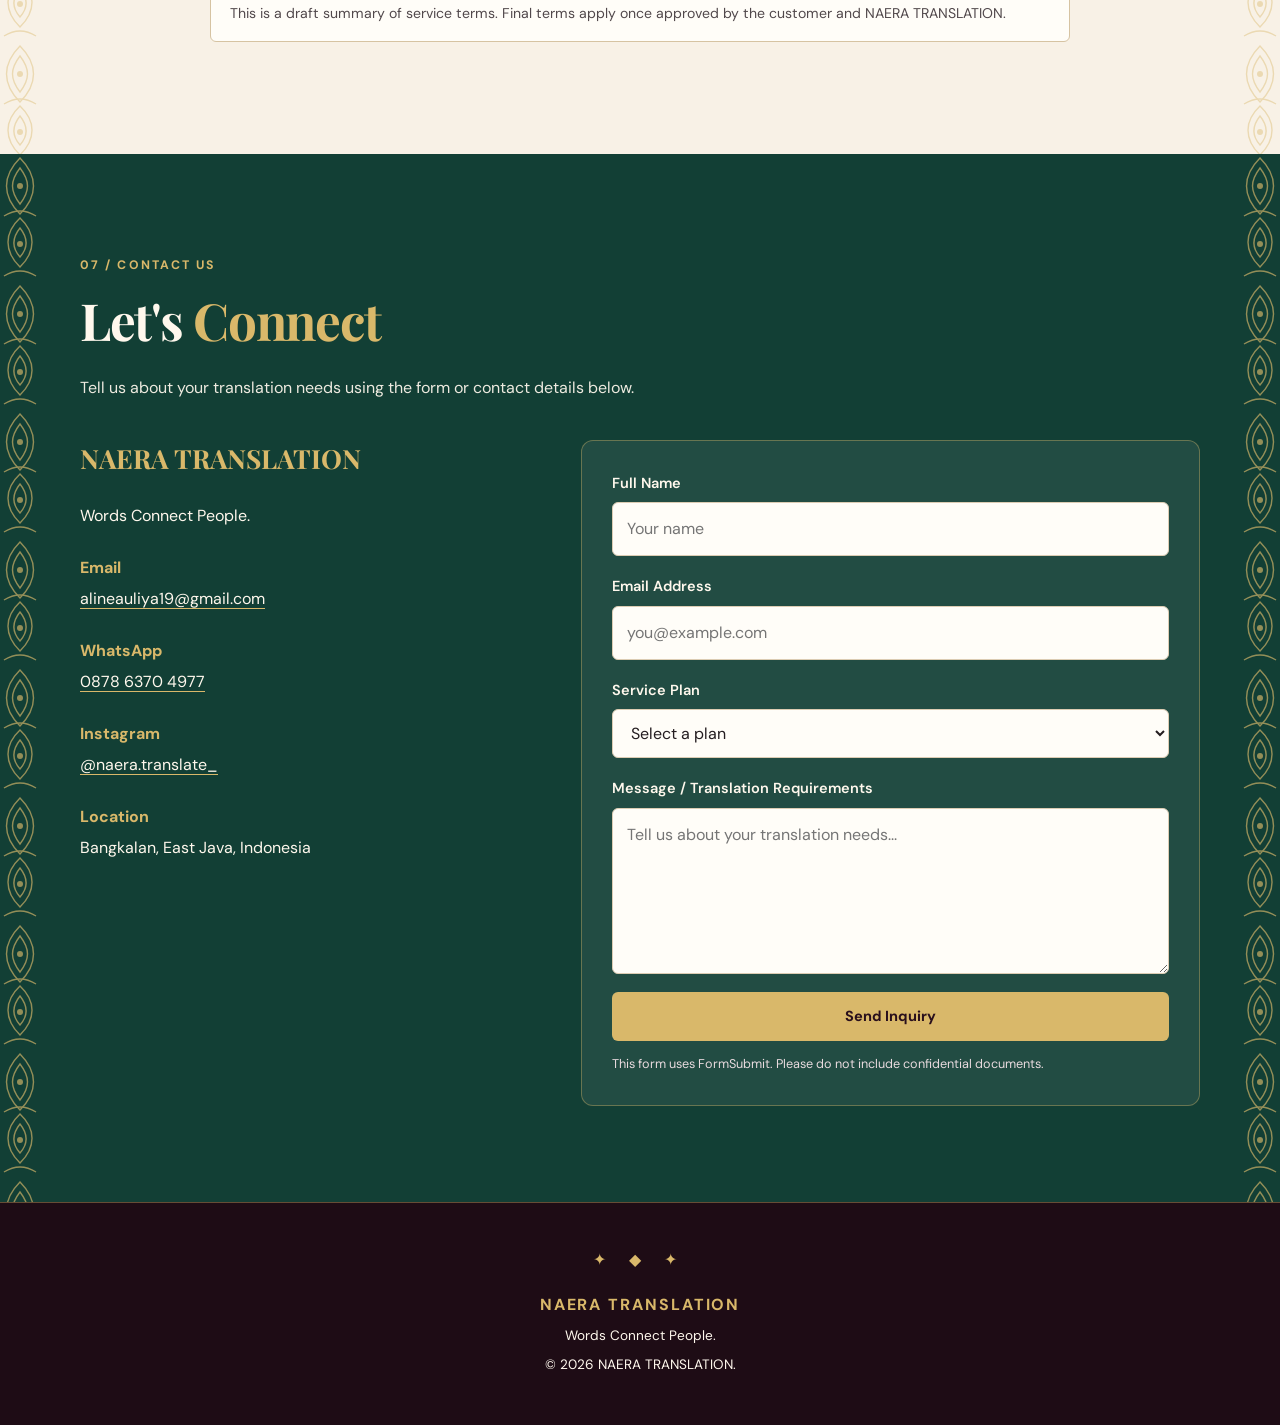
==== commit 6f09268b: "Refactor index-en.html for clarity and consistency Updated various sections for clarity and consiste" ====
--- a/index-en.html
+++ b/index-en.html
@@ -12,7 +12,7 @@
 </head>
 <body>
   <header class="site-header">
-    <a href="#home" class="brand" aria-label="NAERA TRANSLATION">
+    <a href="#home" class="brand">
       <span class="brand-mark">N</span>
       <span>NAERA <strong>TRANSLATION</strong></span>
     </a>
@@ -20,16 +20,16 @@
     <div class="header-actions">
       <div class="language-switch" aria-label="Language selection">
         <a href="index.html">ID</a>
-        <a href="index-en.html" class="active" aria-current="page">EN</a>
+        <a class="active" aria-current="page" href="index-en.html">EN</a>
       </div>
       <button class="menu-toggle" type="button"
-        aria-label="Open navigation menu"
-        aria-controls="main-menu" aria-expanded="false">
+        aria-label="Open menu" aria-controls="main-menu"
+        aria-expanded="false">
         <span></span><span></span><span></span>
       </button>
     </div>
 
-    <nav id="main-menu" class="main-menu" aria-label="Main navigation">
+    <nav class="main-menu" id="main-menu" aria-label="Main menu">
       <a href="#home">Home</a>
       <a href="#about">About Us</a>
       <a href="#team">Our Team</a>
@@ -46,7 +46,7 @@
       <div class="container hero-content">
         <span class="eyebrow">WELCOME TO NAERA TRANSLATION</span>
         <h1>Words Connect <em>People.</em></h1>
-        <p class="hero-description">
+        <p>
           Bridging languages, connecting meanings.
           Indonesian–English and English–Indonesian translation
           services with clear communication and a structured process.
@@ -65,33 +65,31 @@
         <h2>Discover <span>NAERA TRANSLATION</span></h2>
         <div class="gold-line"></div>
         <p>
-          NAERA TRANSLATION provides translation services
-          that help bridge communication between Indonesian
-          and English.
+          NAERA TRANSLATION is a translation service bureau
+          that helps bridge communication between
+          Indonesian and English.
         </p>
         <p>
-          We prioritize clarity of meaning, readability,
-          and good communication throughout the translation process.
-          Every request can be discussed in advance so that
-          the requirements and scope of work are understood.
-        </p>
-
+          We prioritize accuracy of meaning, readability,
+          document confidentiality, and clear communication
+          throughout the translation process.
+        </p>
         <div class="feature-grid">
-          <div class="feature-card">
+          <article class="feature-card">
             <span class="feature-icon">✦</span>
             <h3>Meaning Matters</h3>
             <p>Attention to context and the source text's message.</p>
-          </div>
-          <div class="feature-card">
+          </article>
+          <article class="feature-card">
             <span class="feature-icon">✧</span>
             <h3>Clear Communication</h3>
-            <p>Consultation before work begins.</p>
-          </div>
-          <div class="feature-card">
+            <p>Customer requirements are discussed before work begins.</p>
+          </article>
+          <article class="feature-card">
             <span class="feature-icon">◆</span>
-            <h3>Purposeful Results</h3>
-            <p>A process tailored to the document's needs.</p>
-          </div>
+            <h3>Confidentiality</h3>
+            <p>Documents are used only for the agreed service.</p>
+          </article>
         </div>
       </div>
     </section>
@@ -99,38 +97,61 @@
     <section id="team" class="section section-emerald batik-section">
       <div class="container">
         <span class="section-label">02 / OUR TEAM</span>
-        <h2>The People Behind <span>NAERA</span></h2>
+        <h2>The <span>NAERA TRANSLATION</span> Team</h2>
         <p class="section-intro">
-          Our team supports communication, translation,
-          and document editing.
+          Meet the people responsible for managing
+          and delivering our translation services.
         </p>
 
         <div class="team-grid">
           <article class="team-card">
             <div class="avatar">A</div>
             <h3>Alin</h3>
-            <p>NAERA Translation Team</p>
-          </article>
+            <strong>Founder / Director</strong>
+            <p>
+              Responsible for managing the
+              NAERA TRANSLATION service bureau.
+            </p>
+          </article>
+
           <article class="team-card">
             <div class="avatar">A</div>
             <h3>Adel</h3>
-            <p>NAERA Translation Team</p>
-          </article>
+            <strong>Customer Service</strong>
+            <p>
+              Responsible for assisting
+              NAERA TRANSLATION customers.
+            </p>
+          </article>
+
           <article class="team-card">
             <div class="avatar">N</div>
             <h3>Najwa</h3>
-            <p>NAERA Translation Team</p>
-          </article>
+            <strong>Admin &amp; Finance</strong>
+            <p>
+              Responsible for managing customer
+              orders and payments.
+            </p>
+          </article>
+
           <article class="team-card">
             <div class="avatar">E</div>
             <h3>Erinne</h3>
-            <p>NAERA Translation Team</p>
+            <strong>Marketing</strong>
+            <p>
+              Responsible for digital promotions,
+              including Instagram @naera.translate_.
+            </p>
           </article>
         </div>
 
         <div class="team-note">
-          <strong>Translation &amp; Editing Team</strong>
-          <p>Collaborating on translation and text review.</p>
+          <h3>Translator &amp; Editor</h3>
+          <strong>All NAERA TRANSLATION Team Members</strong>
+          <p>
+            Responsible for translating documents
+            and reviewing translation results.
+          </p>
         </div>
       </div>
     </section>
@@ -148,24 +169,23 @@
             <div class="service-symbol">ID → EN</div>
             <h3>Indonesian to English</h3>
             <p>
-              Translating Indonesian texts into English
-              with attention to context, grammar,
-              and readability.
-            </p>
-          </article>
+              Translating Indonesian documents into English
+              with attention to context, grammar, and readability.
+            </p>
+          </article>
+
           <article class="service-card">
             <div class="service-symbol">EN → ID</div>
             <h3>English to Indonesian</h3>
             <p>
-              Translating English texts into Indonesian
-              while preserving the original message
-              and intended meaning.
+              Translating English documents into Indonesian
+              while preserving the source text's intended meaning.
             </p>
           </article>
         </div>
 
         <p class="section-footnote">
-          Find the document categories available for consultation
+          See the document categories available for consultation
           under <a href="#agreement">Contract of Agreement</a>.
         </p>
       </div>
@@ -175,9 +195,6 @@
       <div class="container">
         <span class="section-label">04 / PRICING</span>
         <h2>Choose Your <span>Translation Plan</span></h2>
-        <p class="section-intro">
-          Two service options with different estimated turnaround times.
-        </p>
 
         <div class="two-column pricing-grid">
           <article class="price-card">
@@ -187,9 +204,7 @@
             <div class="price-divider"></div>
             <p>Estimated turnaround</p>
             <strong class="duration">7–8 days</strong>
-            <a href="#contact" class="btn btn-gold">
-              Ask About Regular
-            </a>
+            <a href="#contact" class="btn btn-gold">Ask About Regular</a>
           </article>
 
           <article class="price-card featured">
@@ -199,40 +214,75 @@
             <div class="price-divider"></div>
             <p>Estimated turnaround</p>
             <strong class="duration">4–5 days</strong>
-            <a href="#contact" class="btn btn-gold">
-              Ask About Fasttrack
-            </a>
+            <a href="#contact" class="btn btn-gold">Ask About Fasttrack</a>
           </article>
         </div>
 
         <p class="section-footnote">
-          Page count, scope, and final delivery schedule
+          Page count, total price, and the final deadline
           are confirmed before placing an order.
         </p>
       </div>
     </section>
 
     <section id="samples" class="section section-cream batik-section">
-      <div class="container narrow">
-        <span class="section-label">05 / PORTFOLIO</span>
+      <div class="container">
+        <span class="section-label">05 / TRANSLATION SAMPLES</span>
         <h2>Translation <span>Samples</span></h2>
-        <p>
-          Translation samples may be provided upon request,
-          subject to the document owner's permission
-          and confidentiality requirements.
-        </p>
-
-        <div class="sample-panel">
-          <div class="sample-icon" aria-hidden="true">✎</div>
-          <h3>Translation Samples</h3>
-          <p>
-            Contact the NAERA team to ask whether relevant
-            translation samples are available.
-          </p>
-          <a class="btn btn-emerald" href="#contact">
-            Request Samples
-          </a>
-        </div>
+        <p class="section-intro">
+          Side-by-side comparisons of original Indonesian
+          texts and their English translations.
+        </p>
+
+        <article class="sample-group">
+          <div class="sample-heading">
+            <span class="sample-number">01</span>
+            <div>
+              <h3>Translation Sample — Page 54</h3>
+              <p>Concern During Wives' Menstruation</p>
+            </div>
+          </div>
+
+          <div class="sample-grid">
+            <figure class="sample-card">
+              <img src="sample-54-source.jpg"
+                   alt="Original Indonesian text, page 54"
+                   loading="lazy">
+              <figcaption>Original — Indonesian</figcaption>
+            </figure>
+            <figure class="sample-card">
+              <img src="sample-54-translation.png"
+                   alt="English translation, page 54"
+                   loading="lazy">
+              <figcaption>Translation — English</figcaption>
+            </figure>
+          </div>
+        </article>
+
+        <article class="sample-group">
+          <div class="sample-heading">
+            <span class="sample-number">02</span>
+            <div>
+              <h3>Translation Sample — Page 57</h3>
+              <p>A Husband's Concern During Childbirth</p>
+            </div>
+          </div>
+
+          <div class="sample-grid">
+            <figure class="sample-card">
+              <img src="sample-57-source.jpg"
+                   alt="Original Indonesian text, page 57"
+                   loading="lazy">
+              <figcaption>Original — Indonesian</figcaption>
+            </figure>
+            <figure class="sample-card">
+              <img src="sample-57-translation.png"
+                   alt="English translation, page 57"
+                   loading="lazy">
+              <figcaption>Translation — English</figcaption>
+            </figure>
+          </div>
+        </article>
       </div>
     </section>
 
@@ -241,9 +291,8 @@
         <span class="section-label">06 / CONTRACT OF AGREEMENT</span>
         <h2>Contract of <span>Agreement</span></h2>
         <p>
-          The following is a summary of service terms.
-          Final order details and approval must be
-          confirmed by both parties before work begins.
+          The following terms should be reviewed
+          before confirming a translation order.
         </p>
 
         <div class="agreement-card">
@@ -251,18 +300,18 @@
           <p>
             Academic documents, articles, presentation materials,
             general documents, and other text-based requests
-            may be submitted for initial review.
-            Acceptance depends on the content, complexity,
-            and the team's capacity.
+            may be submitted for consultation.
+            Acceptance depends on the type, content,
+            and complexity of the document.
           </p>
         </div>
 
         <div class="agreement-card">
           <h3>01. Scope of Work</h3>
           <p>
-            The target language, page count, document format,
-            and any special requirements are discussed
-            before the order is confirmed.
+            Customers provide the document, target language,
+            page count, format, and any special requirements.
+            The scope of work is agreed upon before translation begins.
           </p>
         </div>
 
@@ -270,63 +319,69 @@
           <h3>02. Pricing and Payment</h3>
           <p>
             The Regular rate is Rp30,000 per page,
-            and the Fasttrack rate is Rp65,000 per page.
-            The total price and payment procedure are
-            confirmed with the customer before work begins.
-          </p>
-        </div>
-
-        <div class="agreement-card">
-          <h3>03. Turnaround Time</h3>
+            while the Fasttrack rate is Rp65,000 per page.
+            The total amount and payment method
+            are confirmed before work begins.
+          </p>
+        </div>
+
+        <div class="agreement-card">
+          <h3>03. Delivery Deadline</h3>
           <p>
             The estimated turnaround is 7–8 days for Regular
             and 4–5 days for Fasttrack.
-            The agreed delivery schedule is communicated
-            after the document has been reviewed.
+            The binding deadline is the delivery date
+            agreed upon when the order is confirmed.
           </p>
         </div>
 
         <div class="agreement-card">
           <h3>04. Revisions</h3>
           <p>
-            Revision requests may be discussed with the team.
-            The revision scope and deadline should be
-            agreed upon before placing an order.
-          </p>
-        </div>
-
-        <div class="agreement-card">
-          <h3>05. Document Confidentiality</h3>
-          <p>
-            Customer documents are used for the agreed service.
-            Permission from the document owner is required
-            before translation results are used as portfolio samples.
-          </p>
-        </div>
-
-        <div class="agreement-card">
-          <h3>06. Delays and Issue Resolution</h3>
-          <p>
-            If an issue affects the schedule, the team and
-            customer will communicate to determine a solution
-            based on their agreement.
-            Any compensation terms must be agreed upon
-            in writing before work begins.
+            Customers may request revisions from the team.
+            The revision scope and submission deadline
+            are confirmed when placing an order.
+          </p>
+        </div>
+
+        <div class="agreement-card">
+          <h3>05. Confidentiality</h3>
+          <p>
+            Customer documents are used for the agreed
+            translation service. Publishing translation
+            samples requires permission from the document owner.
+          </p>
+        </div>
+
+        <div class="agreement-card agreement-highlight">
+          <h3>06. On-Time Delivery Guarantee</h3>
+          <p>
+            If the NAERA TRANSLATION team fails to complete
+            the work by the agreed deadline, the customer
+            is entitled to one additional translation service
+            free of charge.
+          </p>
+          <p>
+            The applicable page limit, document categories,
+            and validity period of the free service
+            must be agreed upon in writing before
+            the order is confirmed.
           </p>
         </div>
 
         <div class="agreement-card">
           <h3>07. Agreement and Approval</h3>
           <p>
-            An order proceeds once the customer and team
-            agree on the scope, price, schedule,
-            and applicable terms.
+            An order proceeds after the customer and
+            the team agree on the scope of work,
+            pricing, deadline, and service terms.
           </p>
         </div>
 
         <p class="agreement-disclaimer">
-          Note: This section is a draft service information
-          summary, not a finalized contract approved by both parties.
+          This is a draft summary of service terms.
+          Final terms apply once approved by
+          the customer and NAERA TRANSLATION.
         </p>
       </div>
     </section>
@@ -336,8 +391,8 @@
         <span class="section-label">07 / CONTACT US</span>
         <h2>Let's <span>Connect</span></h2>
         <p class="section-intro">
-          Have a document to translate?
-          Tell us what you need using the form or contact details below.
+          Tell us about your translation needs using
+          the form or contact details below.
         </p>
 
         <div class="contact-grid">
@@ -351,6 +406,7 @@
                 alineauliya19@gmail.com
               </a>
             </div>
+
             <div class="contact-item">
               <strong>WhatsApp</strong>
               <a href="https://wa.me/6287863704977"
@@ -358,6 +414,7 @@
                 0878 6370 4977
               </a>
             </div>
+
             <div class="contact-item">
               <strong>Instagram</strong>
               <a href="https://www.instagram.com/naera.translate_/"
@@ -365,6 +422,7 @@
                 @naera.translate_
               </a>
             </div>
+
             <div class="contact-item">
               <strong>Location</strong>
               <span>Bangkalan, East Java, Indonesia</span>
@@ -400,12 +458,13 @@
               placeholder="Tell us about your translation needs..."
               required></textarea>
 
-            <button type="submit" class="btn btn-gold">
+            <button class="btn btn-gold" type="submit">
               Send Inquiry
             </button>
+
             <p class="form-note">
               This form uses FormSubmit.
-              Please do not include confidential information.
+              Please do not include confidential documents.
             </p>
           </form>
         </div>
@@ -422,5 +481,5 @@
     </div>
   </footer>
 </body>
-                </html>
-                
+              </html>
+          
--- a/style.css
+++ b/style.css
@@ -1,23 +1,994 @@
-@import url('https://fonts.googleapis.com/css2?family=DM+Sans:wght@400;500;600;700&family=Playfair+Display:ital,wght@0,500;0,600;0,700;1,500;1,600&display=swap');
-:root{--bg:#290f1c;--panel:#123f35;--gold:#d9b86a;--text:#fff8ed;--muted:#e0d2d4;--cream:#f9f3e9}*{box-sizing:border-box}html{scroll-behavior:smooth;scroll-padding-top:85px}body{margin:0;background:var(--bg);color:var(--text);font:14px/1.8 'DM Sans',sans-serif}a{color:inherit;text-decoration:none}button,input,textarea,select{font:inherit}.header{height:76px;padding:0 6%;display:flex;justify-content:space-between;align-items:center;position:sticky;top:0;z-index:30;background:#290f1cf5;border-bottom:1px solid #ffffff19}.brand{display:flex;align-items:center;gap:12px;font-size:12px;letter-spacing:1.4px;font-weight:700;line-height:1.35}.brand b{color:var(--gold);font-weight:500}.brand small{display:block;font-size:8px;color:var(--muted);letter-spacing:2px}.mark{display:grid;place-items:center;border:1px solid var(--gold);width:40px;height:40px;color:var(--gold);font:27px 'Playfair Display',serif}.menu-toggle{border:1px solid #a88a48;background:transparent;color:var(--gold);font-size:25px;width:44px;height:42px;cursor:pointer}nav{display:none;position:absolute;top:76px;right:5%;width:min(330px,90vw);background:#331525;border:1px solid #8c7846;box-shadow:0 22px 60px #0009;padding:13px;max-height:calc(100vh - 90px);overflow:auto}nav.open{display:grid}nav a{display:block;padding:10px 13px;border-bottom:1px solid #ffffff10;font-size:13px}nav a:hover,nav a[aria-current="location"]{color:var(--gold);background:#ffffff09}nav .lang{color:var(--gold);font-weight:700}.section{padding:92px max(7%,calc((100vw - 1160px)/2));scroll-margin-top:76px}.hero{min-height:480px;display:grid;grid-template-columns:minmax(0,1fr);align-items:center;gap:30px}.hero-content{max-width:800px}.eyebrow{color:var(--gold);font-size:10px;font-weight:700;letter-spacing:2px;text-transform:uppercase;margin:0 0 20px}h1,h2{font:600 clamp(37px,5vw,61px)/1.15 'Playfair Display',serif;letter-spacing:-1px;margin:0 0 22px}h2{font-size:clamp(33px,4vw,49px);max-width:780px}h1 em,h2 em{color:var(--gold);font-weight:500}.lead{font-size:16px;max-width:540px;color:var(--muted)}.actions{display:flex;gap:25px;align-items:center;flex-wrap:wrap;margin:30px 0}.btn{display:inline-block;background:var(--gold);color:#290f1c;padding:12px 23px;font-weight:700;font-size:12px;border:0;cursor:pointer}.btn:hover{background:#f0d58e}.subtle{font-weight:700;font-size:12px}.micro{font-size:9px;letter-spacing:1.5px;color:var(--muted);margin-top:50px}.strip{text-align:center;padding:20px;background:#123f35;font-size:10px;letter-spacing:2px;color:#f2e6d2}.strip span{color:var(--gold);margin:0 22px}.split{display:grid;grid-template-columns:1fr 1fr;gap:65px;background:#331625}.body-copy,.section-desc{color:var(--muted);font-size:14px;max-width:670px}.cards{display:grid;gap:18px;margin-top:35px}.two{grid-template-columns:repeat(2,minmax(0,1fr))}.three{grid-template-columns:repeat(3,minmax(0,1fr))}.team-grid{grid-template-columns:repeat(3,minmax(0,1fr))}.panel{border:1px solid #d9b86a66;background:var(--panel);padding:28px;min-width:0}.panel small,.tag{color:var(--gold);font-size:10px;letter-spacing:1px}.panel h3,.term h3,.guarantee h3{font:600 23px 'Playfair Display',serif;margin:12px 0}.panel p,.term p,.guarantee p{color:var(--muted);font-size:13px}.panel a:not(.btn){color:var(--gold);font-size:12px;font-weight:700}.light{background:var(--cream);color:#2b1720}.light .eyebrow{color:#80501f}.light h2 em{color:#80501f}.light .panel{background:#ffffff;border-color:#d9cbb5}.light .panel p,.light .section-desc{color:#35483f}.light .panel small,.light .tag,.light .panel a{color:#79531b}.service .tag{font:600 28px 'Playfair Display',serif}.subheading{font:600 28px 'Playfair Display',serif;margin-top:45px}.note{font-size:12px;color:var(--muted);margin-top:20px}.light .note{color:#35483f}.price .amount{font:600 38px 'Playfair Display',serif;color:var(--gold);margin:15px 0 0}.price .btn{margin-top:10px}.panel b{font-size:11px;color:var(--gold)}.terms{display:grid;grid-template-columns:1fr 1fr;gap:18px;margin-top:32px}.term{display:flex;gap:18px;padding:18px 0;border-top:1px solid #d8c9b4}.term>span{color:#79531b;font-weight:700}.term h3{font-size:20px;margin:0}.term p{color:#35483f;margin:5px 0}.guarantee{margin-top:25px;background:#123f35;color:white;padding:26px}.guarantee p{margin-bottom:0}.contact{display:grid;grid-template-columns:1fr 1fr;gap:65px}.contacts{display:grid;margin-top:25px}.contacts a,.contacts span{padding:13px 0;border-bottom:1px solid #ffffff22;overflow-wrap:anywhere}.contacts a:hover{color:var(--gold)}.contact-form{padding:28px;background:#331525;border:1px solid #d9b86a66}.contact-form label{display:block;font-size:12px;margin:12px 0 5px}.contact-form input,.contact-form select,.contact-form textarea{width:100%;background:#0b3029;color:white;border:1px solid #a7b6a8;padding:11px;outline:none}.contact-form input:focus,.contact-form select:focus,.contact-form textarea:focus{border-color:var(--gold)}.contact-form button{width:100%;margin-top:18px}footer{display:flex;align-items:center;justify-content:space-between;gap:20px;flex-wrap:wrap;padding:25px 7%;border-top:1px solid #ffffff20;font-size:11px;color:var(--muted)}@media(max-width:850px){.hero,.split,.contact{grid-template-columns:1fr}.team-grid,.three{grid-template-columns:repeat(2,minmax(0,1fr))}.section{padding:68px 6%}.hero{gap:15px}}@media(max-width:560px){.two,.three,.team-grid,.terms{grid-template-columns:1fr}.header{padding:0 5%}.section{padding:58px 6%}.hero{padding-top:50px}.strip{line-height:2}.strip span{margin:0 8px}.panel{padding:23px}h1{font-size:39px}}
-
-
-
-
-/* Consistent accessible maroon, emerald and gold theme */
-:root{--bg:#290f1c;--panel:#123f35;--gold:#d9b86a;--text:#fff8ed;--muted:#e0d2d4;--cream:#f9f3e9}
-.header{background:#290f1cf5;border-bottom-color:#d9b86a55}
-nav a:hover,nav a[aria-current="location"]{color:#ffe3a0;background:#d9b86a1c}
-.light .panel h3,.light .term h3,.light .subheading{color:#173d34}
-.light .panel p,.light .term p,.light .section-desc,.light .note{color:#35483f}
-.light .panel small,.light .tag,.light .panel a,.light .panel b{color:#79531b}
-.light .guarantee{background:#123f35;color:#fff8ed;border:1px solid #d9b86a}
-.light .guarantee h3,.light .guarantee p{color:#fff8ed}
-.contact-form{background:#123f35;border-color:#d9b86a66}
-.contact-form select option{background:#0b3029;color:#fff}
-.form-note{font-size:12px;color:#f2e6d2;margin-top:15px;line-height:1.6}
-.agreement-note{color:#35483f;font-size:12px;line-height:1.8;margin-top:20px;padding:15px;border-left:3px solid #80501f;background:#fff}
-.skip-link{position:absolute;left:12px;top:-90px;background:#d9b86a;color:#290f1c;padding:8px 14px;z-index:100}.skip-link:focus{top:12px}
-a:focus-visible,button:focus-visible,input:focus-visible,textarea:focus-visible,select:focus-visible{outline:3px solid #f0d28a;outline-offset:3px}
-button{touch-action:manipulation} .section{overflow-wrap:anywhere}
-@media(prefers-reduced-motion:reduce){html{scroll-behavior:auto}}
+
+@import url('https://fonts.googleapis.com/css2?family=DM+Sans:wght@400;500;600;700&family=Playfair+Display:wght@500;600;700&display=swap');
+
+:root {
+  --maroon: #290F1C;
+  --emerald: #123F35;
+  --gold: #D9B86A;
+  --cream: #FFF8ED;
+  --ink: #241D20;
+  --muted: #63595C;
+  --white: #FFFFFF;
+  --border: rgba(217,184,106,.38);
+  --font-body: 'DM Sans', Arial, sans-serif;
+  --font-heading: 'Playfair Display', Georgia, serif;
+}
+
+* {
+  box-sizing: border-box;
+}
+
+html {
+  scroll-behavior: smooth;
+  scroll-padding-top: 90px;
+}
+
+body {
+  margin: 0;
+  background: var(--cream);
+  color: var(--ink);
+  font-family: var(--font-body);
+  line-height: 1.75;
+  overflow-x: hidden;
+}
+
+button,
+input,
+select,
+textarea {
+  font: inherit;
+}
+
+a {
+  color: inherit;
+}
+
+button,
+a {
+  -webkit-tap-highlight-color: transparent;
+}
+
+button:focus-visible,
+a:focus-visible,
+input:focus-visible,
+select:focus-visible,
+textarea:focus-visible {
+  outline: 3px solid var(--gold);
+  outline-offset: 3px;
+}
+
+.container {
+  width: min(1120px, calc(100% - 48px));
+  margin-inline: auto;
+  position: relative;
+  z-index: 1;
+}
+
+.narrow {
+  max-width: 860px;
+}
+
+h1, h2, h3, p {
+  margin-top: 0;
+}
+
+h1, h2, h3 {
+  line-height: 1.25;
+}
+
+h1, h2 {
+  font-family: var(--font-heading);
+  letter-spacing: -.025em;
+}
+
+h2 {
+  font-size: clamp(2rem, 4vw, 3.3rem);
+  margin: 10px 0 22px;
+}
+
+h2 span,
+.hero h1 em {
+  color: var(--gold);
+  font-style: normal;
+}
+
+.section-cream h2 span {
+  color: #815D20;
+}
+
+h3 {
+  font-size: 1.18rem;
+}
+
+p {
+  margin-bottom: 16px;
+}
+
+.section {
+  position: relative;
+  padding: 96px 0;
+  isolation: isolate;
+}
+
+.section-label,
+.eyebrow,
+.package-label {
+  color: var(--gold);
+  font-size: .77rem;
+  font-weight: 700;
+  letter-spacing: .17em;
+  text-transform: uppercase;
+}
+
+.section-cream {
+  background: var(--cream);
+  color: var(--ink);
+}
+
+.section-cream .section-label {
+  color: #815D20;
+}
+
+.section-emerald {
+  background: var(--emerald);
+  color: var(--cream);
+}
+
+.section-maroon {
+  background: var(--maroon);
+  color: var(--cream);
+}
+
+.section-intro {
+  max-width: 650px;
+  margin-bottom: 38px;
+  opacity: .93;
+}
+
+.gold-line {
+  height: 3px;
+  width: 68px;
+  background: var(--gold);
+  margin-bottom: 25px;
+}
+
+/* HEADER */
+
+.site-header {
+  position: sticky;
+  top: 0;
+  z-index: 100;
+  min-height: 76px;
+  display: flex;
+  align-items: center;
+  justify-content: space-between;
+  gap: 12px;
+  padding: 13px max(24px, calc((100vw - 1120px)/2));
+  background: rgba(41,15,28,.97);
+  border-bottom: 1px solid var(--border);
+  box-shadow: 0 4px 24px rgba(0,0,0,.12);
+}
+
+.brand {
+  display: flex;
+  align-items: center;
+  gap: 12px;
+  color: var(--cream);
+  text-decoration: none;
+  font-size: .87rem;
+  font-weight: 500;
+  letter-spacing: .075em;
+}
+
+.brand strong {
+  color: var(--gold);
+  font-weight: 700;
+}
+
+.brand-mark {
+  display: grid;
+  place-items: center;
+  flex: 0 0 42px;
+  height: 42px;
+  border: 1px solid var(--gold);
+  color: var(--gold);
+  font: 700 1.5rem var(--font-heading);
+  border-radius: 50%;
+}
+
+.header-actions {
+  display: flex;
+  align-items: center;
+  gap: 14px;
+}
+
+.language-switch {
+  display: flex;
+  gap: 4px;
+  padding: 4px;
+  border: 1px solid var(--border);
+  border-radius: 50px;
+}
+
+.language-switch a {
+  display: inline-block;
+  padding: 3px 9px;
+  border-radius: 30px;
+  color: var(--cream);
+  font-size: .8rem;
+  text-decoration: none;
+}
+
+.language-switch a.active {
+  background: var(--gold);
+  color: var(--maroon);
+  font-weight: 700;
+}
+
+.menu-toggle {
+  display: flex;
+  width: 43px;
+  height: 43px;
+  padding: 10px;
+  border: 1px solid var(--border);
+  border-radius: 9px;
+  background: transparent;
+  cursor: pointer;
+  flex-direction: column;
+  align-items: center;
+  justify-content: space-around;
+}
+
+.menu-toggle span {
+  width: 21px;
+  height: 2px;
+  border-radius: 3px;
+  background: var(--gold);
+  transition: transform .2s, opacity .2s;
+}
+
+.menu-toggle[aria-expanded="true"] span:first-child {
+  transform: translateY(7px) rotate(45deg);
+}
+
+.menu-toggle[aria-expanded="true"] span:nth-child(2) {
+  opacity: 0;
+}
+
+.menu-toggle[aria-expanded="true"] span:last-child {
+  transform: translateY(-7px) rotate(-45deg);
+}
+
+.main-menu {
+  display: none;
+  position: absolute;
+  top: calc(100% + 2px);
+  right: max(24px, calc((100vw - 1120px)/2));
+  width: min(330px, calc(100vw - 32px));
+  padding: 10px;
+  background: var(--maroon);
+  border: 1px solid var(--gold);
+  border-radius: 12px;
+  box-shadow: 0 18px 35px rgba(0,0,0,.3);
+  max-height: calc(100dvh - 95px);
+  overflow-y: auto;
+}
+
+.main-menu.is-open {
+  display: block;
+}
+
+.main-menu a {
+  display: block;
+  padding: 11px 14px;
+  border-radius: 7px;
+  color: var(--cream);
+  text-decoration: none;
+  font-size: .93rem;
+}
+
+.main-menu a:hover,
+.main-menu a:focus-visible {
+  background: var(--emerald);
+  color: var(--gold);
+}
+
+/* ORNAMEN BATIK DI PINGGIR */
+
+.batik-section {
+  overflow: hidden;
+}
+
+.batik-section::before,
+.batik-section::after {
+  content: "";
+  position: absolute;
+  z-index: 0;
+  top: 0;
+  bottom: 0;
+  width: 42px;
+  opacity: .65;
+  pointer-events: none;
+  background-color: transparent;
+  background-repeat: repeat-y;
+  background-size: 40px 128px;
+  background-image: url("data:image/svg+xml,%3Csvg xmlns='http://www.w3.org/2000/svg' width='40' height='128' viewBox='0 0 40 128'%3E%3Cg fill='none' stroke='%23D9B86A' stroke-width='1.4'%3E%3Cpath d='M20 4 C38 22 38 42 20 60 C2 42 2 22 20 4Z'/%3E%3Cpath d='M20 14 C30 27 30 37 20 50 C10 37 10 27 20 14Z'/%3E%3Cpath d='M20 64 C36 79 36 97 20 113 C4 97 4 79 20 64Z'/%3E%3Cpath d='M20 74 C28 84 28 94 20 103 C12 94 12 84 20 74Z'/%3E%3Cpath d='M4 62 Q20 52 36 62 M4 122 Q20 112 36 122'/%3E%3C/g%3E%3Ccircle cx='20' cy='32' r='3' fill='%23D9B86A'/%3E%3Ccircle cx='20' cy='90' r='3' fill='%23D9B86A'/%3E%3C/svg%3E");
+}
+
+.batik-section::before {
+  left: 0;
+}
+
+.batik-section::after {
+  right: 0;
+  transform: scaleX(-1);
+}
+
+.section-cream.batik-section::before,
+.section-cream.batik-section::after {
+  opacity: .42;
+}
+
+/* HERO */
+
+.hero {
+  min-height: min(780px, calc(100svh - 76px));
+  display: flex;
+  align-items: center;
+  justify-content: center;
+  padding: 100px 0;
+  position: relative;
+  background:
+    radial-gradient(ellipse at 50% 15%, #543047 0%, transparent 50%),
+    linear-gradient(145deg, #290F1C 10%, #123F35 120%);
+  color: var(--cream);
+  text-align: center;
+  isolation: isolate;
+}
+
+.hero-content {
+  max-width: 840px;
+}
+
+.hero h1 {
+  font-size: clamp(3.1rem, 8vw, 6.4rem);
+  margin: 22px 0 24px;
+}
+
+.hero-content > p {
+  max-width: 650px;
+  margin: 0 auto 30px;
+  font-size: clamp(1rem, 2vw, 1.15rem);
+  color: #F1E5E9;
+}
+
+.hero-buttons {
+  display: flex;
+  justify-content: center;
+  flex-wrap: wrap;
+  gap: 14px;
+}
+
+.hero-decoration {
+  margin-top: 55px;
+  color: var(--gold);
+  letter-spacing: 1.2rem;
+}
+
+/* BUTTONS */
+
+.btn {
+  display: inline-flex;
+  align-items: center;
+  justify-content: center;
+  min-height: 46px;
+  padding: 11px 23px;
+  border: 1px solid transparent;
+  border-radius: 6px;
+  font-size: .91rem;
+  font-weight: 700;
+  text-align: center;
+  text-decoration: none;
+  cursor: pointer;
+  transition: transform .2s, background .2s;
+}
+
+.btn:hover {
+  transform: translateY(-2px);
+}
+
+.btn-gold {
+  background: var(--gold);
+  color: var(--maroon);
+}
+
+.btn-gold:hover {
+  background: #EAD099;
+}
+
+.btn-outline {
+  background: transparent;
+  color: var(--cream);
+  border-color: var(--gold);
+}
+
+.btn-outline:hover {
+  background: rgba(217,184,106,.12);
+}
+
+/* ABOUT */
+
+.feature-grid {
+  display: grid;
+  grid-template-columns: repeat(3, 1fr);
+  gap: 20px;
+  margin-top: 38px;
+}
+
+.feature-card {
+  background: #FFFFFF;
+  padding: 27px 22px;
+  border: 1px solid #E9DDC9;
+  border-top: 3px solid var(--gold);
+  border-radius: 9px;
+  box-shadow: 0 6px 22px rgba(41,15,28,.05);
+}
+
+.feature-card h3 {
+  margin-bottom: 10px;
+  color: var(--maroon);
+}
+
+.feature-card p {
+  color: var(--muted);
+  font-size: .93rem;
+  margin-bottom: 0;
+}
+
+.feature-icon {
+  display: block;
+  margin-bottom: 15px;
+  color: #99742E;
+  font-size: 1.8rem;
+}
+
+/* TEAM */
+
+.team-grid {
+  display: grid;
+  grid-template-columns: repeat(4, minmax(0, 1fr));
+  gap: 18px;
+  margin-top: 36px;
+}
+
+.team-card {
+  padding: 28px 16px;
+  text-align: center;
+  border: 1px solid var(--border);
+  border-radius: 9px;
+  background: rgba(255,255,255,.055);
+}
+
+.avatar {
+  width: 76px;
+  height: 76px;
+  margin: 0 auto 17px;
+  display: grid;
+  place-items: center;
+  border: 2px solid var(--gold);
+  border-radius: 50%;
+  color: var(--gold);
+  font: 700 2.1rem var(--font-heading);
+}
+
+.team-card h3 {
+  margin-bottom: 7px;
+}
+
+.team-card strong {
+  display: block;
+  margin-bottom: 12px;
+  color: var(--gold);
+  font-size: .9rem;
+}
+
+.team-card p {
+  font-size: .86rem;
+  color: #E8DADD;
+  margin-bottom: 0;
+}
+
+.team-note {
+  max-width: 650px;
+  margin: 28px auto 0;
+  padding: 24px;
+  text-align: center;
+  border: 1px solid var(--border);
+  border-radius: 9px;
+  background: rgba(255,255,255,.055);
+}
+
+.team-note h3,
+.team-note strong {
+  color: var(--gold);
+}
+
+.team-note p {
+  margin: 8px 0 0;
+}
+
+/* SERVICES */
+
+.two-column {
+  display: grid;
+  grid-template-columns: repeat(2, minmax(0, 1fr));
+  gap: 24px;
+}
+
+.service-card {
+  padding: 34px;
+  background: #FFFFFF;
+  border: 1px solid #E9DDC9;
+  border-radius: 10px;
+  box-shadow: 0 6px 25px rgba(41,15,28,.055);
+}
+
+.service-symbol {
+  display: inline-block;
+  padding: 8px 14px;
+  margin-bottom: 23px;
+  border-radius: 5px;
+  background: var(--emerald);
+  color: var(--gold);
+  font-weight: 700;
+  letter-spacing: .08em;
+}
+
+.service-card h3 {
+  color: var(--maroon);
+}
+
+.service-card p {
+  color: var(--muted);
+  margin-bottom: 0;
+}
+
+.section-footnote {
+  margin: 28px 0 0;
+  font-size: .91rem;
+  text-align: center;
+}
+
+.section-footnote a {
+  color: inherit;
+  text-decoration-color: var(--gold);
+  text-underline-offset: 4px;
+}
+
+/* PRICING */
+
+.price-card {
+  padding: 39px 30px;
+  background: #FFF8ED;
+  color: var(--ink);
+  border: 2px solid transparent;
+  border-radius: 12px;
+  text-align: center;
+}
+
+.price-card.featured {
+  border-color: var(--gold);
+}
+
+.price-card .package-label {
+  color: #815D20;
+}
+
+.price-card h3 {
+  margin: 14px 0 20px;
+  font: 700 1.9rem var(--font-heading);
+  color: var(--maroon);
+}
+
+.price {
+  font-size: clamp(1.8rem, 4vw, 2.7rem);
+  font-weight: 700;
+  color: var(--emerald);
+  white-space: nowrap;
+}
+
+.price small {
+  font-size: .9rem;
+  font-weight: 500;
+}
+
+.price-divider {
+  height: 1px;
+  background: #DDCDAF;
+  margin: 24px 0;
+}
+
+.duration {
+  display: block;
+  font-size: 1.4rem;
+  color: var(--maroon);
+  margin: 7px 0 25px;
+}
+
+/* TRANSLATION SAMPLES */
+
+.sample-group {
+  margin-top: 35px;
+  padding: 25px;
+  background: #FFFFFF;
+  border: 1px solid #E5D8C2;
+  border-radius: 12px;
+  box-shadow: 0 6px 25px rgba(41,15,28,.06);
+}
+
+.sample-heading {
+  display: flex;
+  align-items: center;
+  gap: 16px;
+  margin-bottom: 22px;
+}
+
+.sample-heading h3 {
+  margin: 0 0 5px;
+  color: var(--maroon);
+}
+
+.sample-heading p {
+  margin: 0;
+  color: var(--muted);
+  font-size: .9rem;
+}
+
+.sample-number {
+  display: grid;
+  place-items: center;
+  width: 48px;
+  height: 48px;
+  flex-shrink: 0;
+  border-radius: 50%;
+  background: var(--emerald);
+  color: var(--gold);
+  font-weight: 700;
+}
+
+.sample-grid {
+  display: grid;
+  grid-template-columns: repeat(2, minmax(0, 1fr));
+  gap: 18px;
+  align-items: start;
+}
+
+.sample-card {
+  min-width: 0;
+  margin: 0;
+  overflow: hidden;
+  border: 1px solid #E0D2BC;
+  border-radius: 9px;
+  background: #F9F3EA;
+}
+
+.sample-card img {
+  display: block;
+  width: 100%;
+  height: auto;
+}
+
+.sample-card figcaption {
+  padding: 12px;
+  background: var(--emerald);
+  color: var(--cream);
+  text-align: center;
+  font-size: .85rem;
+  font-weight: 600;
+}
+
+/* CONTRACT OF AGREEMENT */
+
+.agreement-section {
+  background: #F8F1E6;
+}
+
+.agreement-section > .container > p {
+  color: #51484B;
+}
+
+.agreement-card {
+  padding: 24px 27px;
+  margin-top: 17px;
+  border-left: 4px solid var(--gold);
+  border-radius: 7px;
+  background: #FFFFFF;
+  box-shadow: 0 4px 16px rgba(41,15,28,.055);
+}
+
+.agreement-card h3 {
+  color: var(--maroon);
+  margin-bottom: 10px;
+}
+
+.agreement-card p {
+  color: #41393C;
+  margin-bottom: 0;
+}
+
+.agreement-card p + p {
+  margin-top: 13px;
+}
+
+.agreement-highlight {
+  border-left-color: var(--emerald);
+  background: #F2F7F3;
+}
+
+.agreement-disclaimer {
+  margin-top: 26px;
+  padding: 15px 19px;
+  border: 1px solid #D6C3A2;
+  border-radius: 6px;
+  background: #FFFDF8;
+  font-size: .88rem;
+}
+
+/* CONTACT */
+
+.contact-grid {
+  display: grid;
+  grid-template-columns: .85fr 1.15fr;
+  gap: 44px;
+  align-items: start;
+}
+
+.contact-info h3 {
+  font: 700 1.65rem var(--font-heading);
+  color: var(--gold);
+}
+
+.contact-item {
+  display: flex;
+  flex-direction: column;
+  gap: 3px;
+  margin-top: 24px;
+  overflow-wrap: anywhere;
+}
+
+.contact-item strong {
+  color: var(--gold);
+}
+
+.contact-item a {
+  color: var(--cream);
+  text-decoration-color: var(--gold);
+  text-underline-offset: 4px;
+}
+
+.contact-form {
+  display: flex;
+  flex-direction: column;
+  padding: 30px;
+  border: 1px solid var(--border);
+  border-radius: 12px;
+  background: rgba(255,255,255,.07);
+}
+
+.contact-form label {
+  margin-bottom: 6px;
+  color: var(--cream);
+  font-weight: 600;
+  font-size: .91rem;
+}
+
+.contact-form input,
+.contact-form select,
+.contact-form textarea {
+  width: 100%;
+  min-width: 0;
+  margin-bottom: 18px;
+  padding: 12px 14px;
+  background: #FFFDF8;
+  color: var(--ink);
+  border: 1px solid #DCCCB3;
+  border-radius: 6px;
+}
+
+.contact-form textarea {
+  resize: vertical;
+}
+
+.contact-form .btn {
+  width: 100%;
+}
+
+.form-note {
+  margin: 12px 0 0;
+  font-size: .79rem;
+  color: #E9DBDF;
+}
+
+/* FOOTER */
+
+.site-footer {
+  padding: 43px 20px;
+  background: #1E0C15;
+  color: var(--cream);
+  text-align: center;
+  border-top: 1px solid var(--border);
+}
+
+.site-footer strong {
+  color: var(--gold);
+  letter-spacing: .12em;
+}
+
+.site-footer p {
+  margin: 5px 0;
+  font-size: .85rem;
+}
+
+.footer-ornament {
+  color: var(--gold);
+  letter-spacing: .6rem;
+  margin-bottom: 17px;
+}
+
+/* TABLET */
+
+@media (max-width: 850px) {
+  .feature-grid {
+    grid-template-columns: repeat(2, 1fr);
+  }
+
+  .team-grid {
+    grid-template-columns: repeat(2, minmax(0, 1fr));
+  }
+
+  .contact-grid {
+    grid-template-columns: 1fr;
+    gap: 28px;
+  }
+}
+
+/* MOBILE */
+
+@media (max-width: 600px) {
+  html {
+    scroll-padding-top: 75px;
+  }
+
+  .site-header {
+    min-height: 68px;
+    padding: 11px 15px;
+  }
+
+  .brand {
+    font-size: .7rem;
+    gap: 7px;
+    letter-spacing: .025em;
+  }
+
+  .brand-mark {
+    flex-basis: 34px;
+    height: 34px;
+    font-size: 1.2rem;
+  }
+
+  .header-actions {
+    gap: 7px;
+  }
+
+  .language-switch a {
+    padding: 3px 6px;
+    font-size: .7rem;
+  }
+
+  .menu-toggle {
+    width: 38px;
+    height: 38px;
+    padding: 8px;
+  }
+
+  .main-menu {
+    right: 12px;
+  }
+
+  .container {
+    width: calc(100% - 48px);
+  }
+
+  .section {
+    padding: 70px 0;
+  }
+
+  .hero {
+    min-height: 630px;
+    padding: 85px 0;
+  }
+
+  .hero h1 {
+    font-size: clamp(2.7rem, 12vw, 4.3rem);
+  }
+
+  .hero-decoration {
+    margin-top: 35px;
+  }
+
+  .batik-section::before,
+  .batik-section::after {
+    width: 17px;
+    background-size: 22px 85px;
+    opacity: .32;
+  }
+
+  .feature-grid,
+  .two-column,
+  .sample-grid {
+    grid-template-columns: 1fr;
+  }
+
+  .team-grid {
+    grid-template-columns: repeat(2, minmax(0, 1fr));
+    gap: 12px;
+  }
+
+  .team-card {
+    padding: 22px 10px;
+  }
+
+  .service-card,
+  .price-card {
+    padding: 27px 20px;
+  }
+
+  .sample-group {
+    padding: 16px;
+  }
+
+  .agreement-card {
+    padding: 21px 18px;
+  }
+
+  .contact-form {
+    padding: 21px 17px;
+  }
+}
+
+@media (max-width: 360px) {
+  .brand {
+    font-size: .62rem;
+  }
+
+  .brand-mark {
+    display: none;
+  }
+
+  .container {
+    width: calc(100% - 38px);
+  }
+
+  .batik-section::before,
+  .batik-section::after {
+    opacity: .18;
+  }
+
+  .price {
+    font-size: 1.65rem;
+  }
+}
+
+@media (prefers-reduced-motion: reduce) {
+  html {
+    scroll-behavior: auto;
+  }
+
+  *,
+  *::before,
+  *::after {
+    transition-duration: .01ms !important;
+    animation-duration: .01ms !important;
+  }
+  }
+    
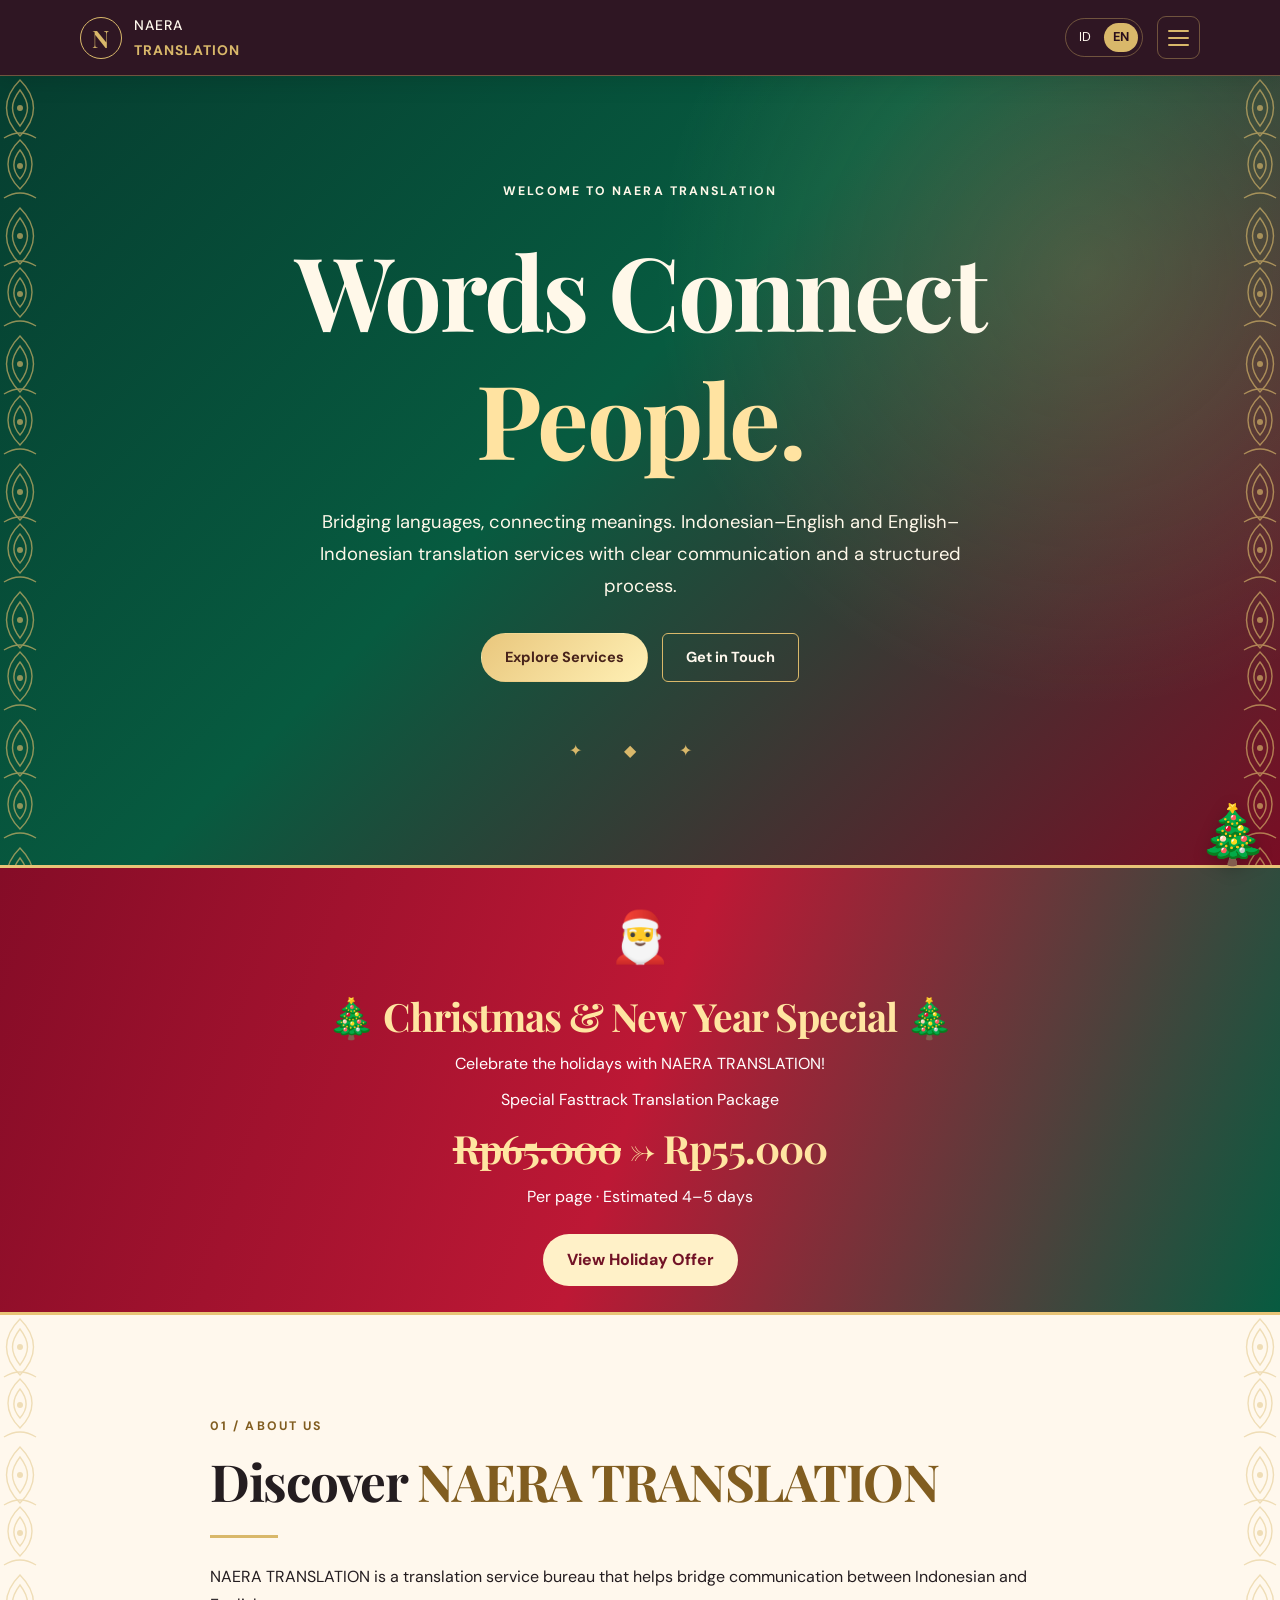
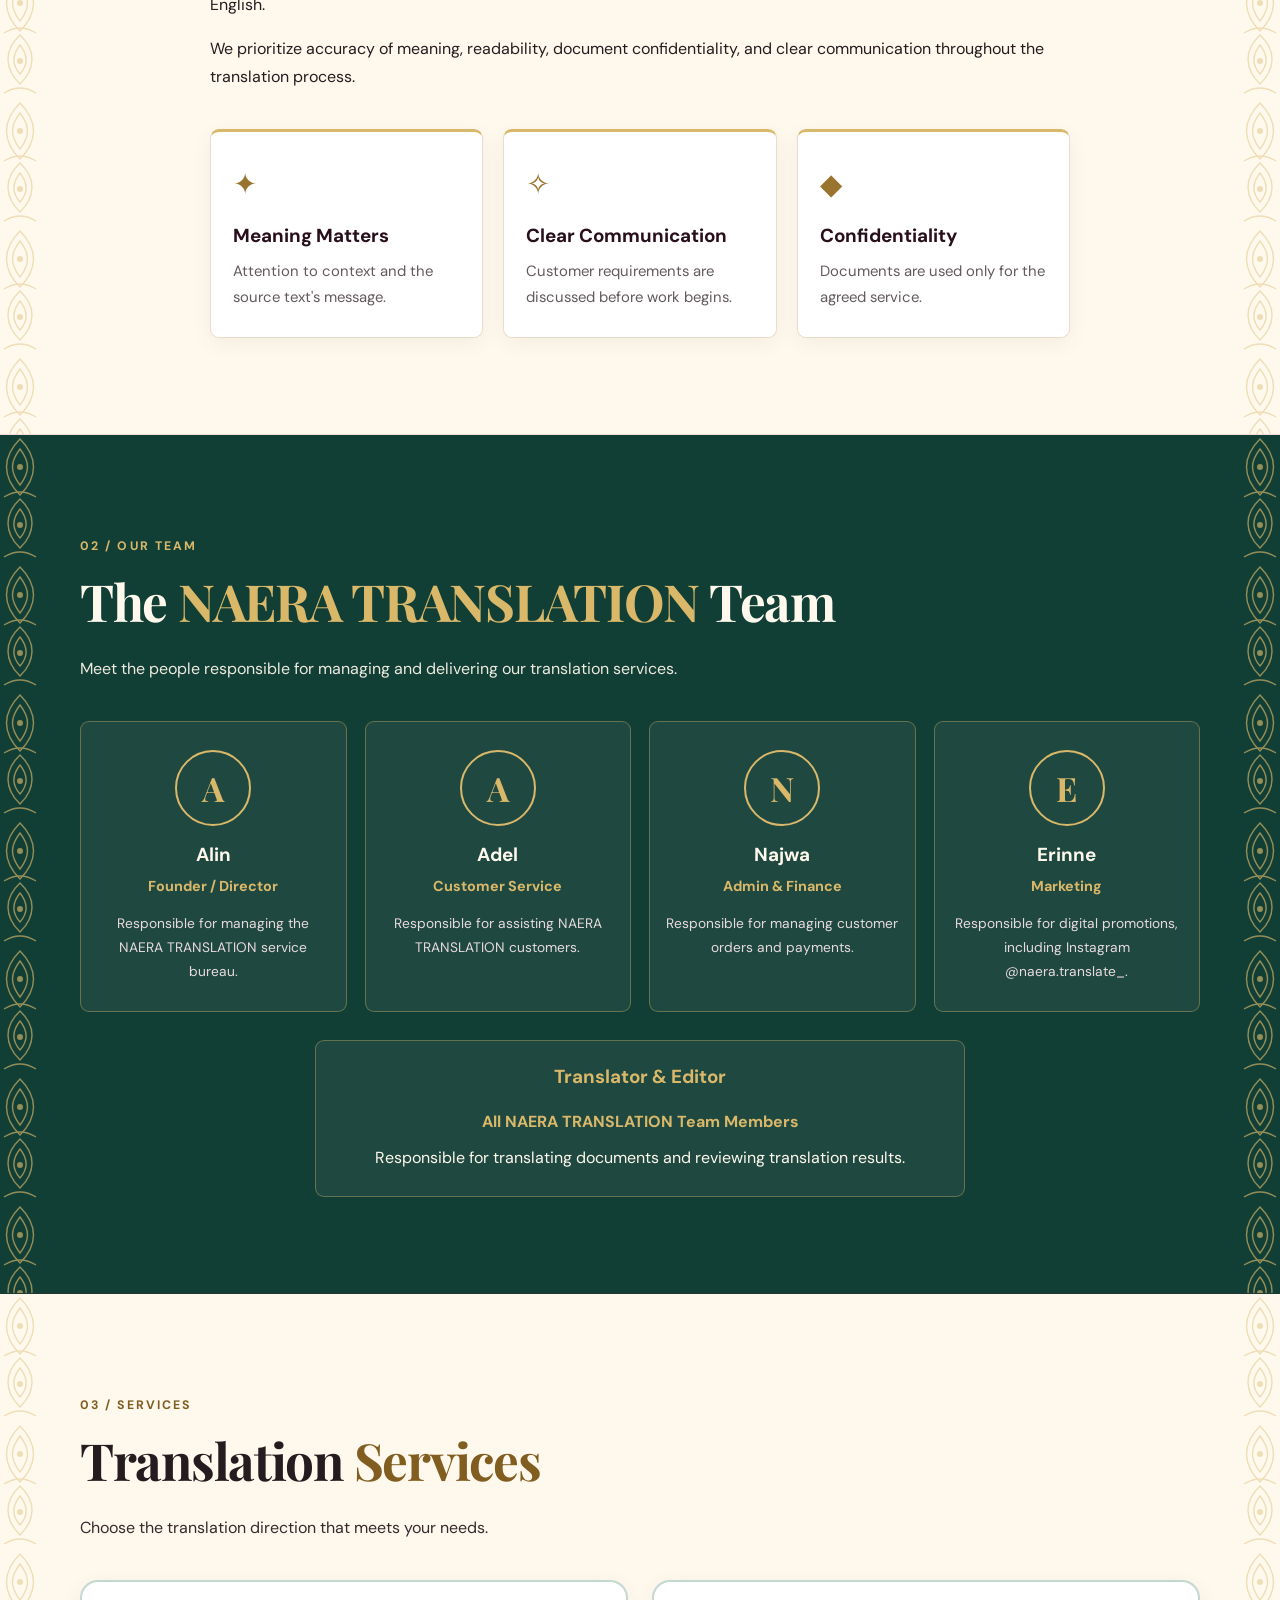
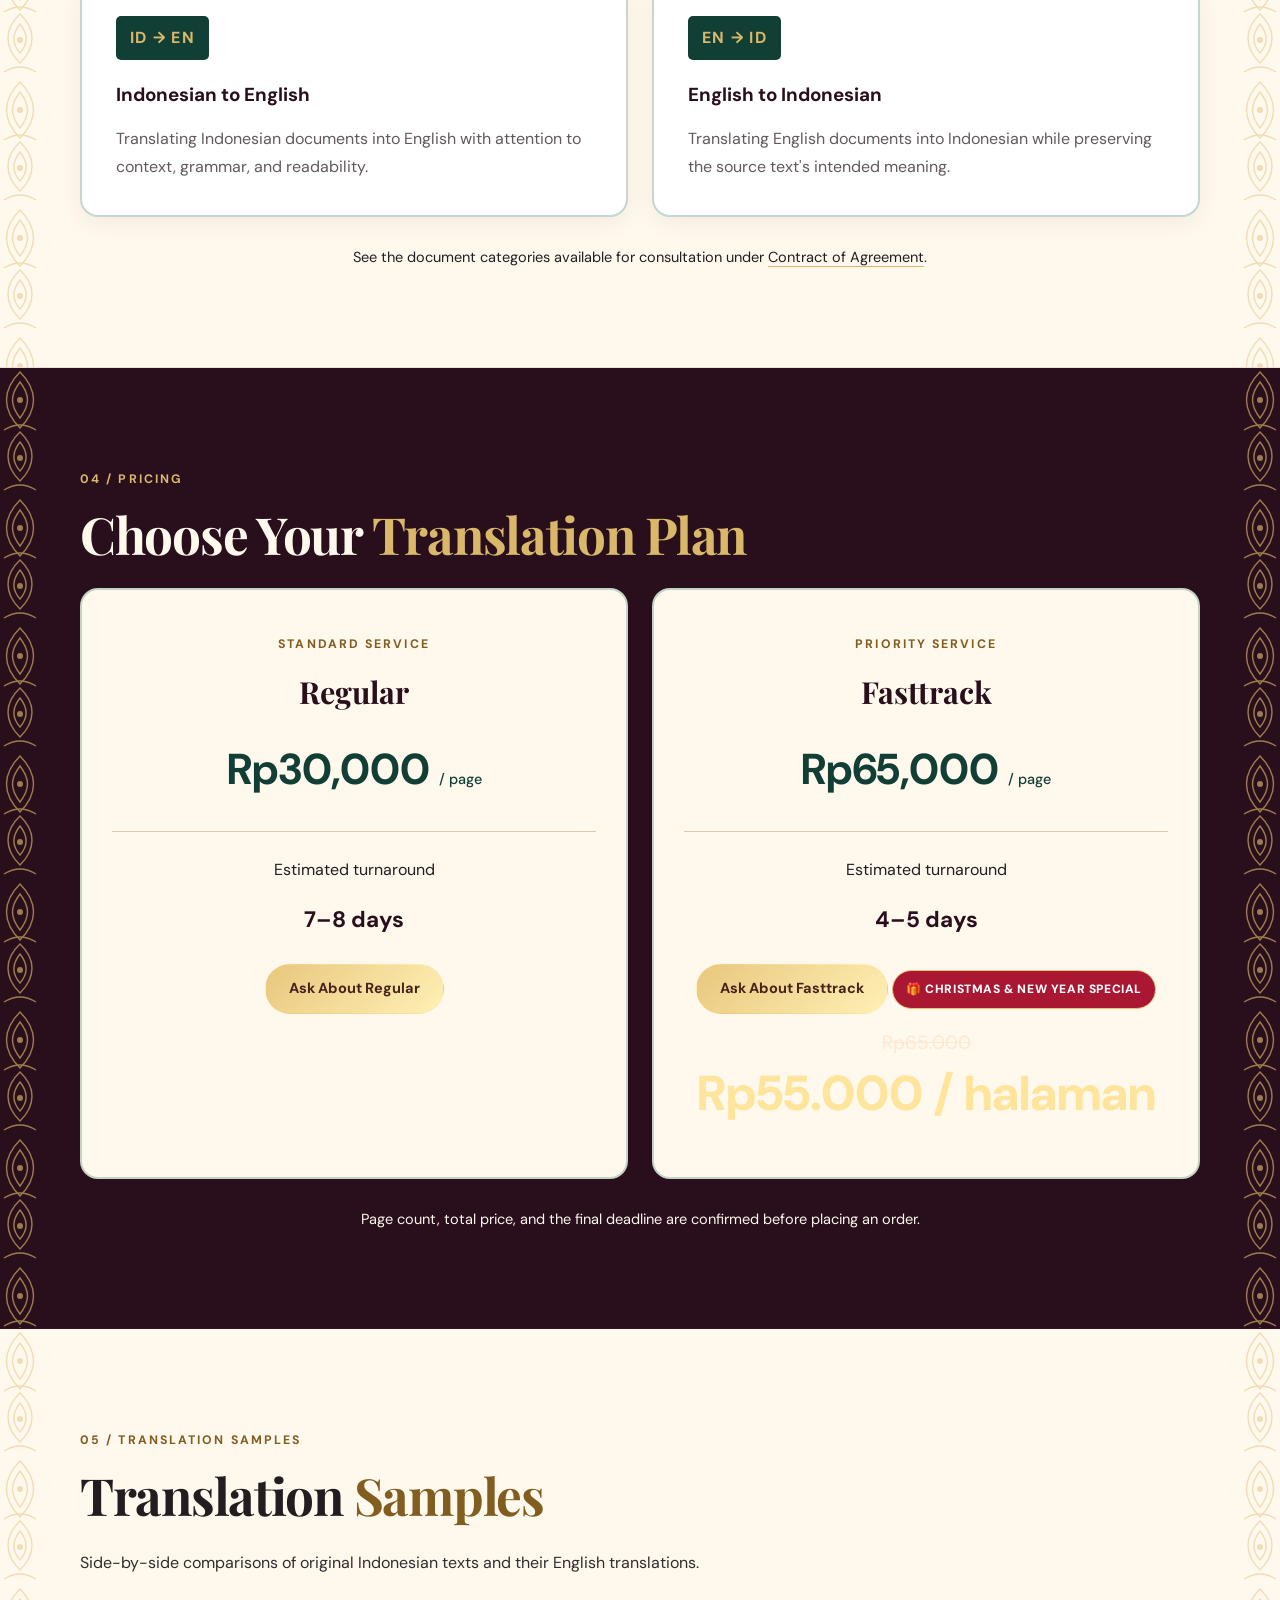
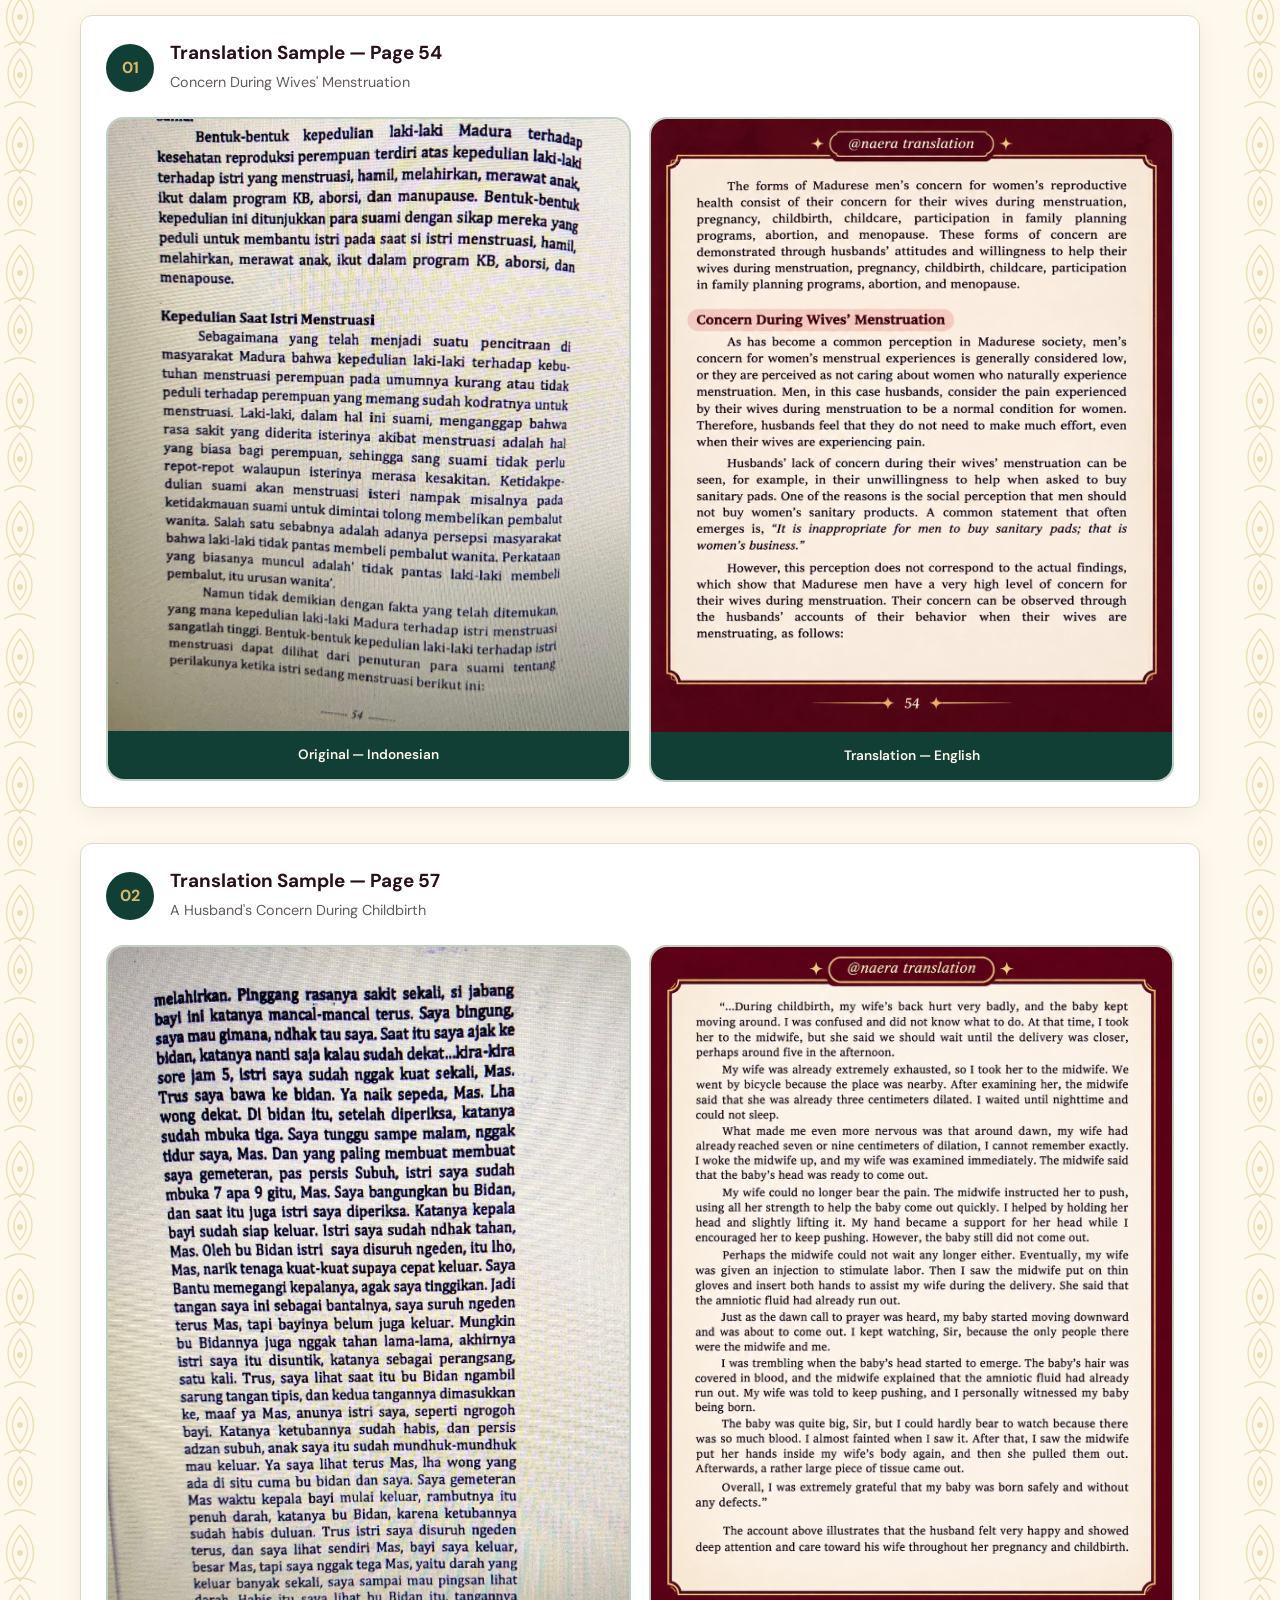
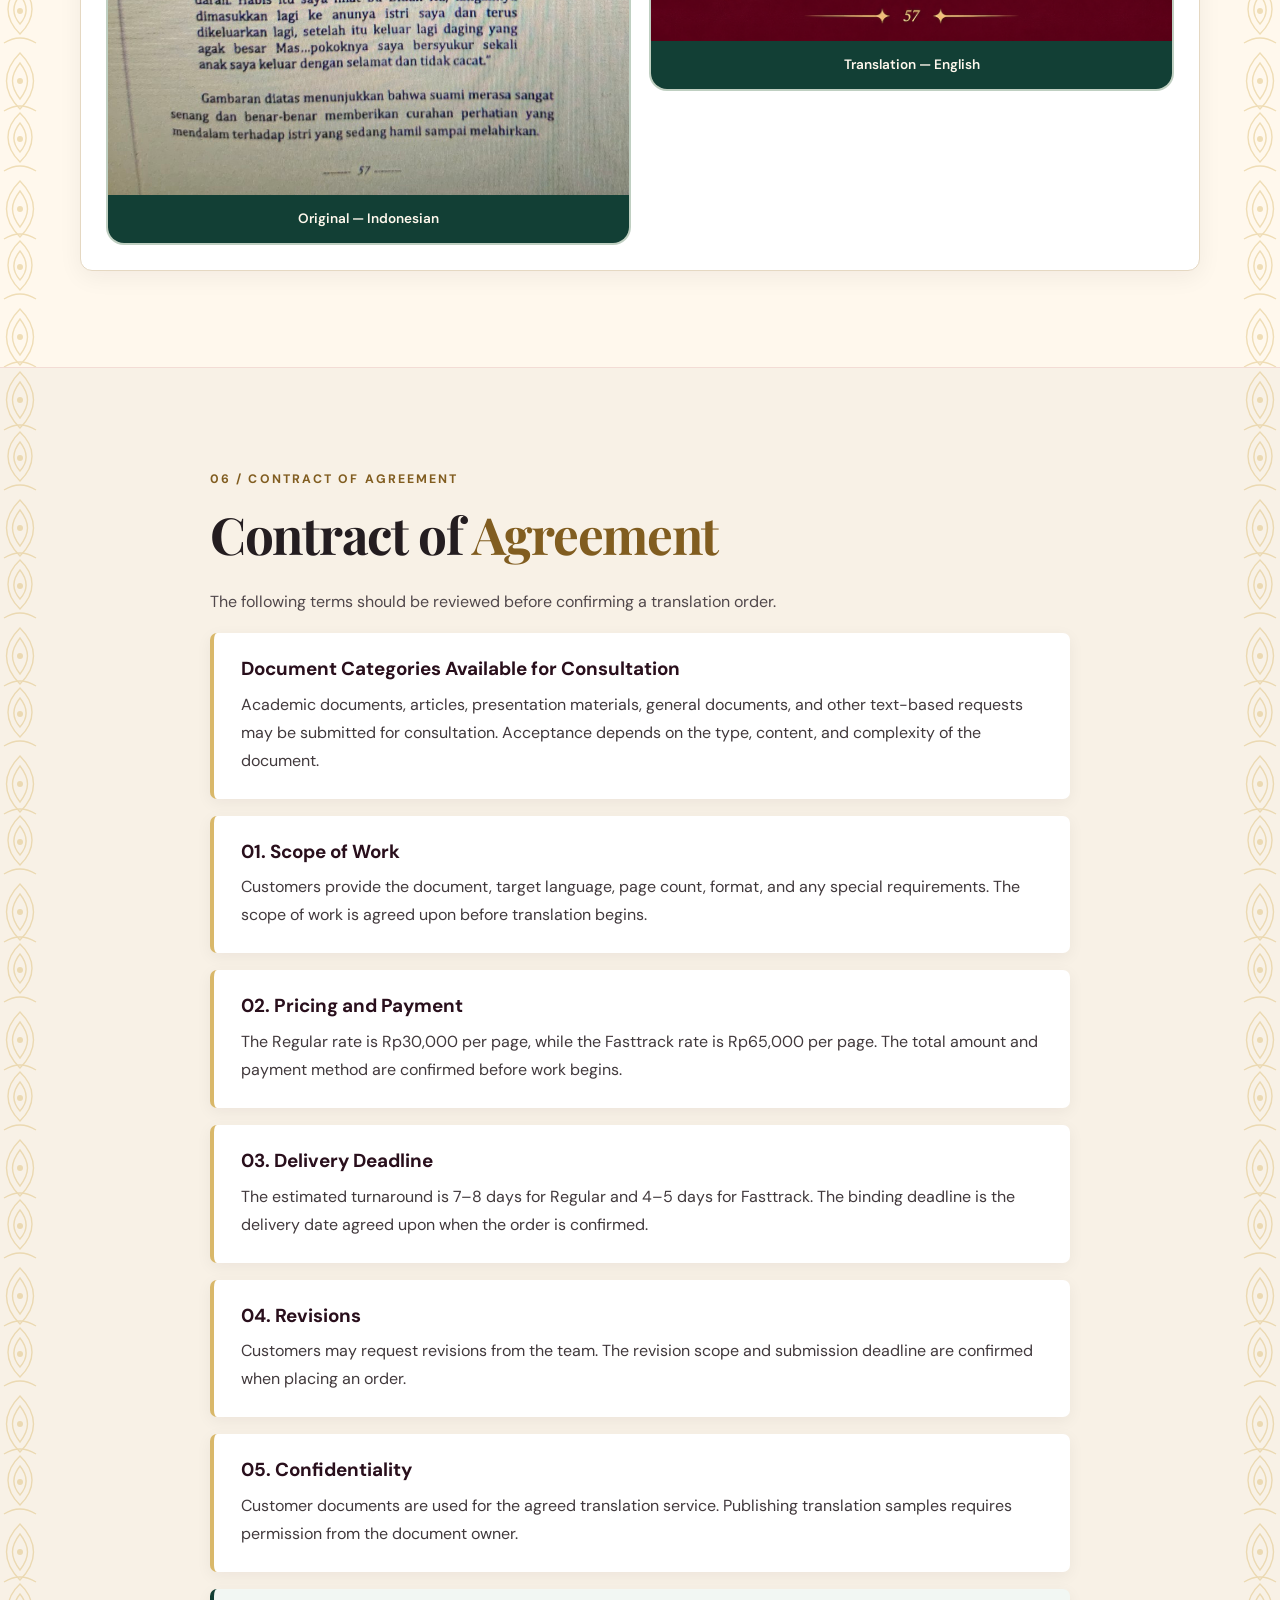
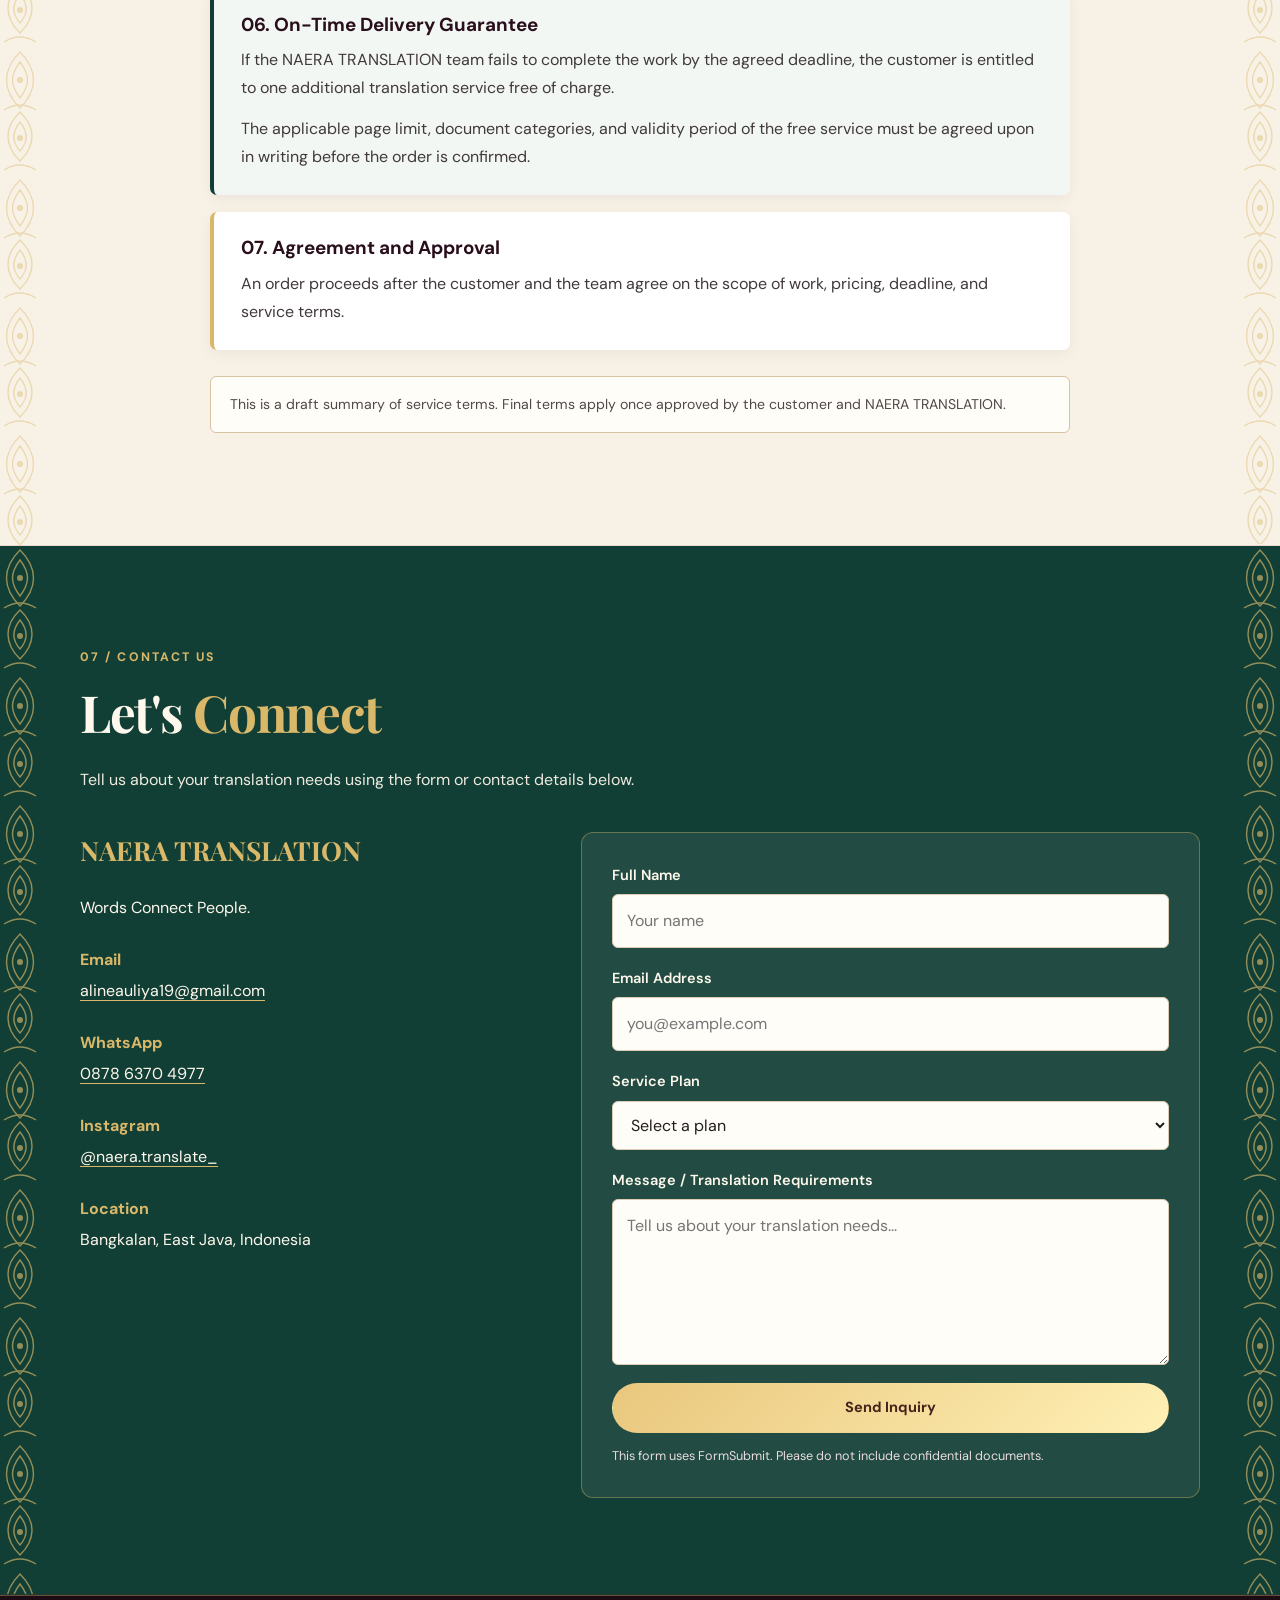
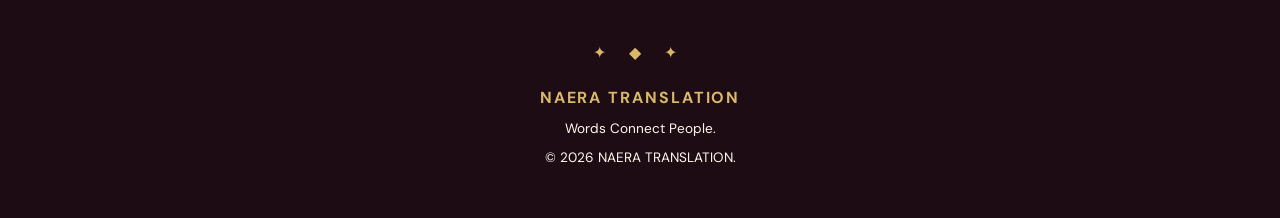
==== commit 8cc485bd: "Add christmas.js script to index-en.html" ====
--- a/index-en.html
+++ b/index-en.html
@@ -10,6 +10,9 @@
   <link rel="stylesheet" href="style.css">
   <script src="script.js" defer></script>
 </head>
+      <script src="christmas.js" defer></script>
+</body>
+</html>
 <body>
   <header class="site-header">
     <a href="#home" class="brand">
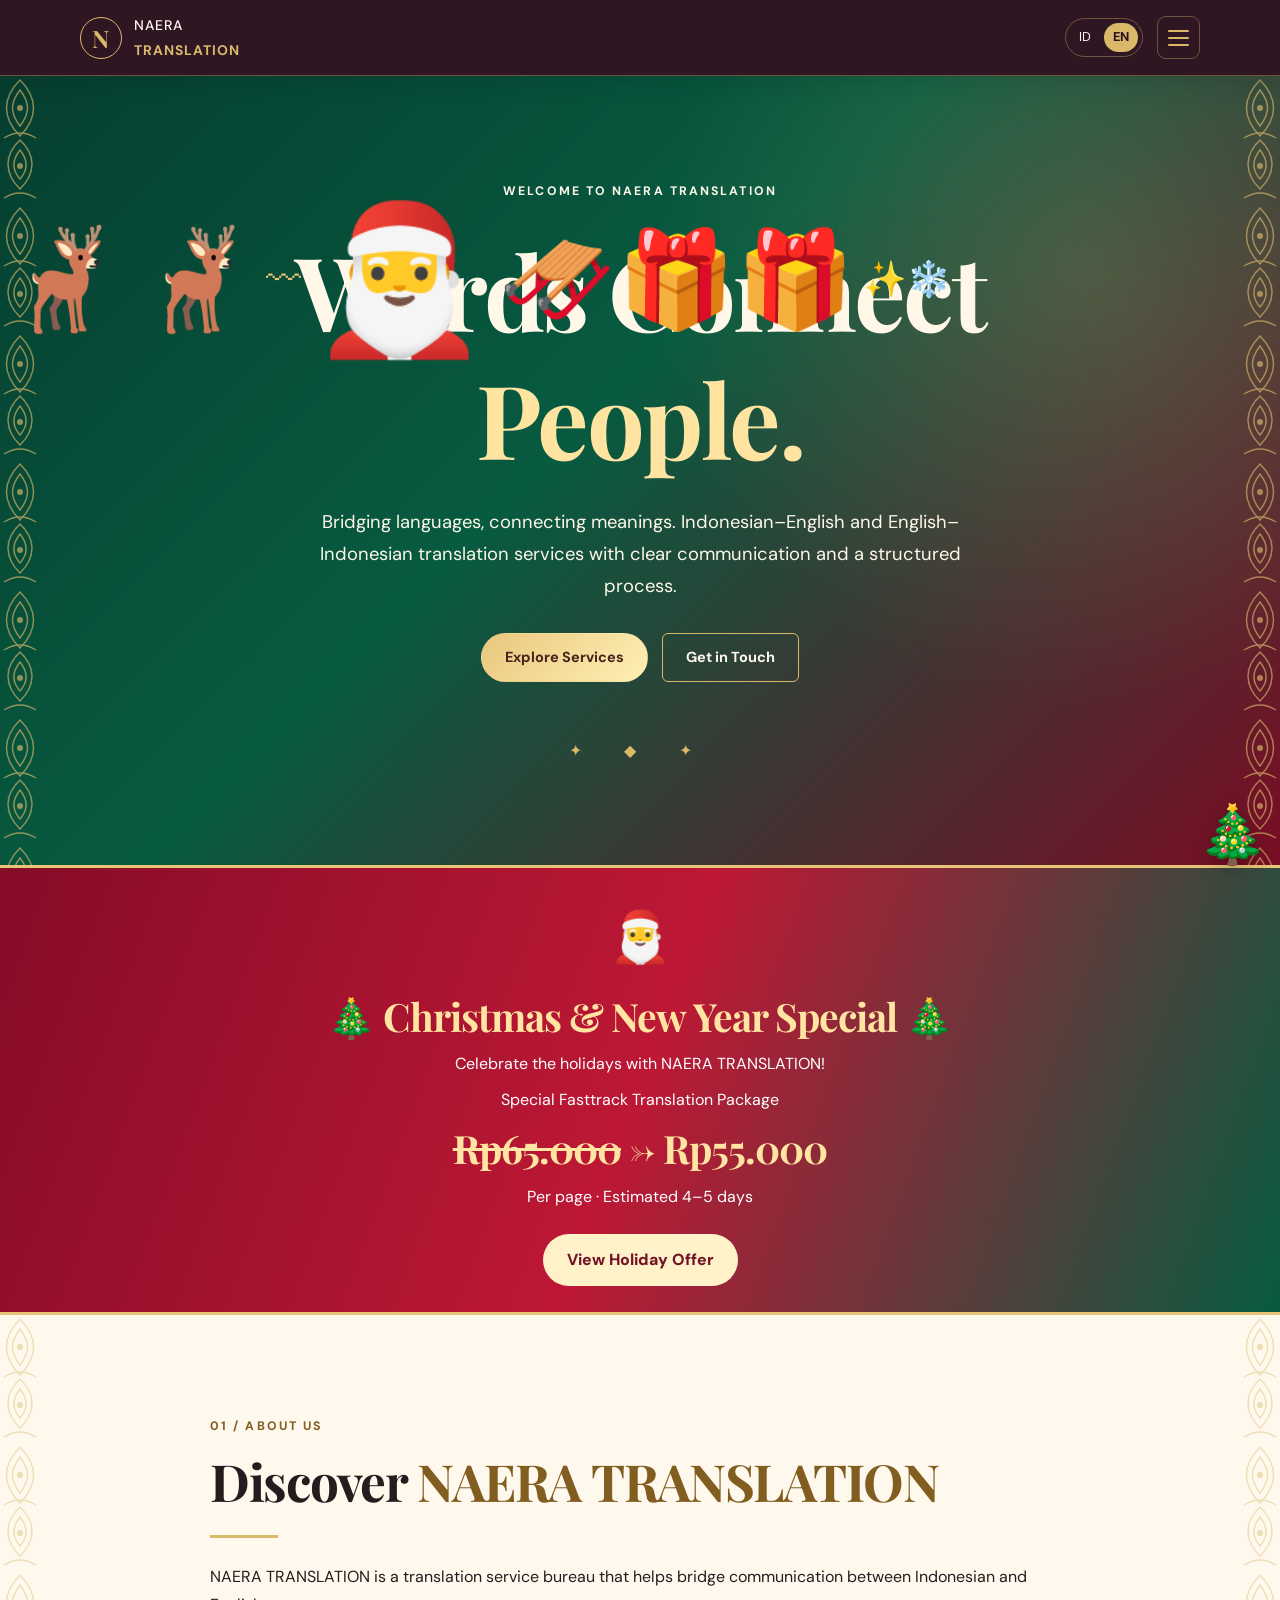
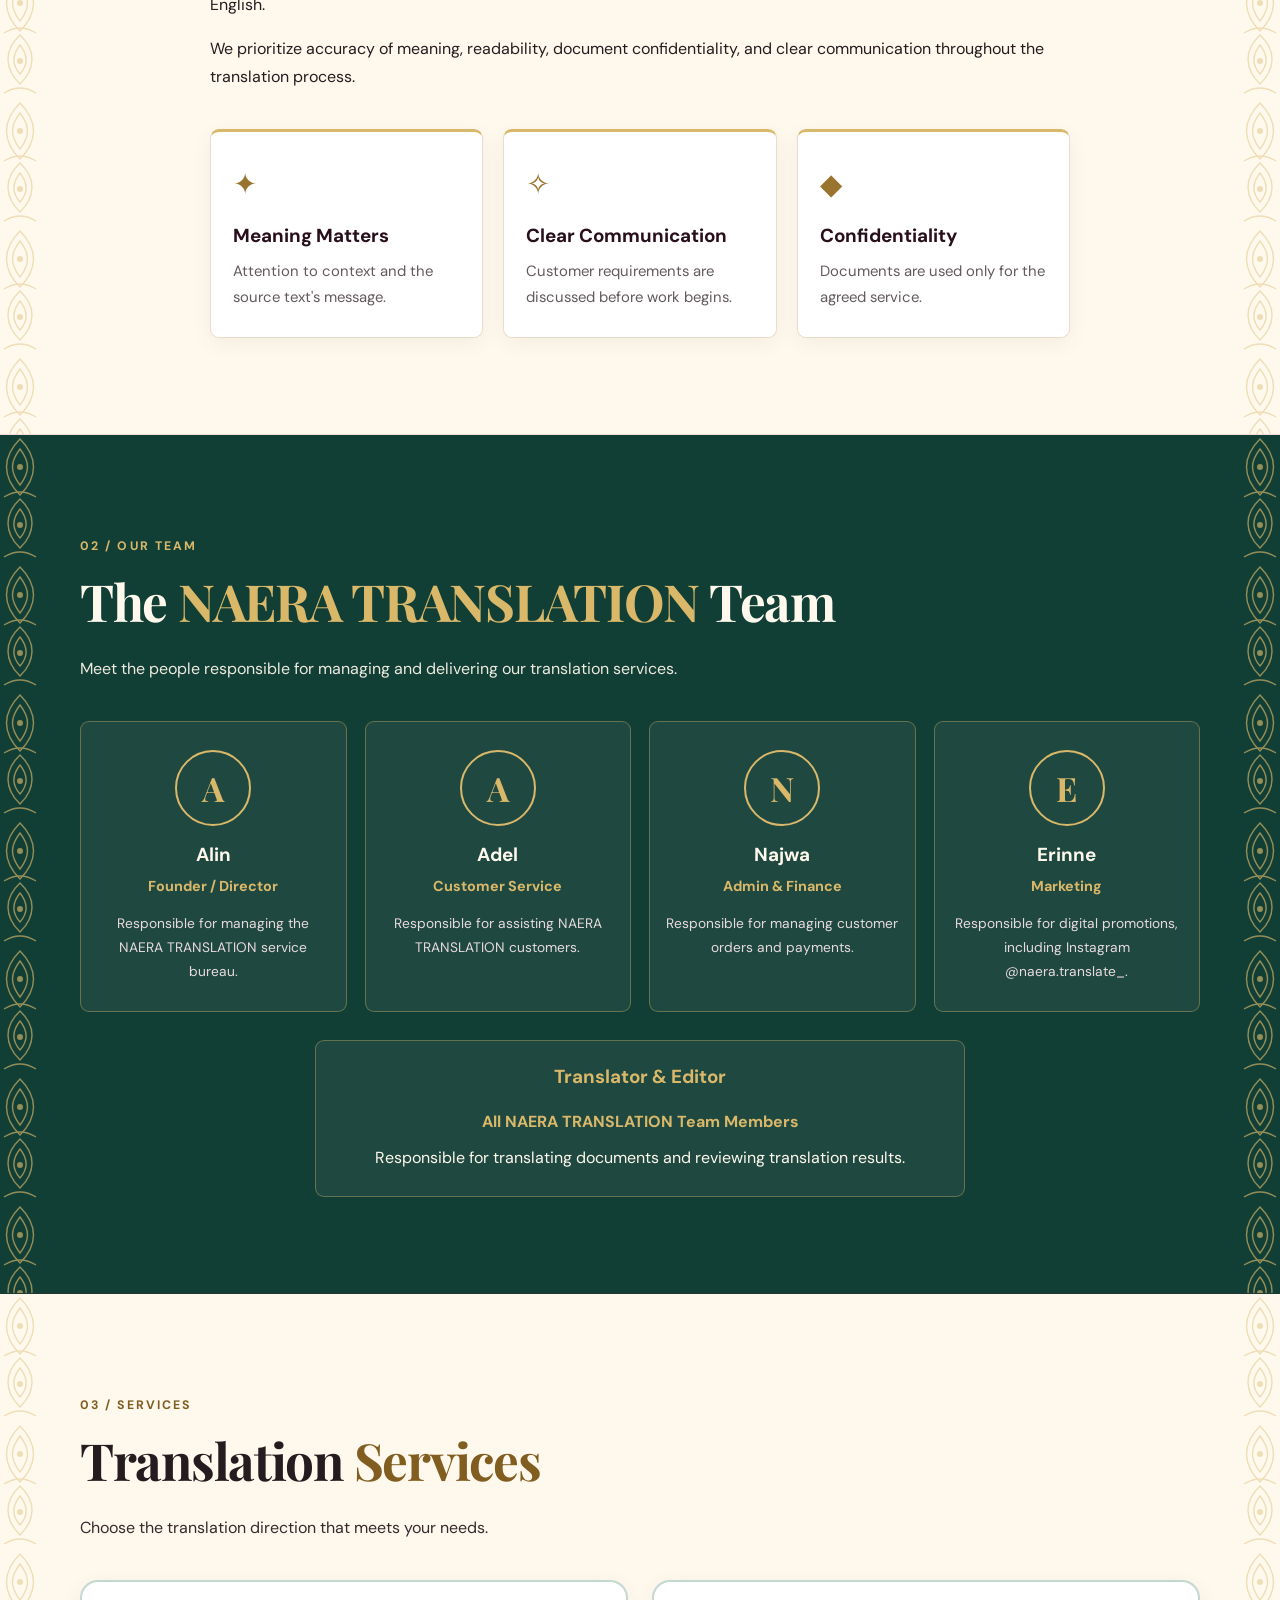
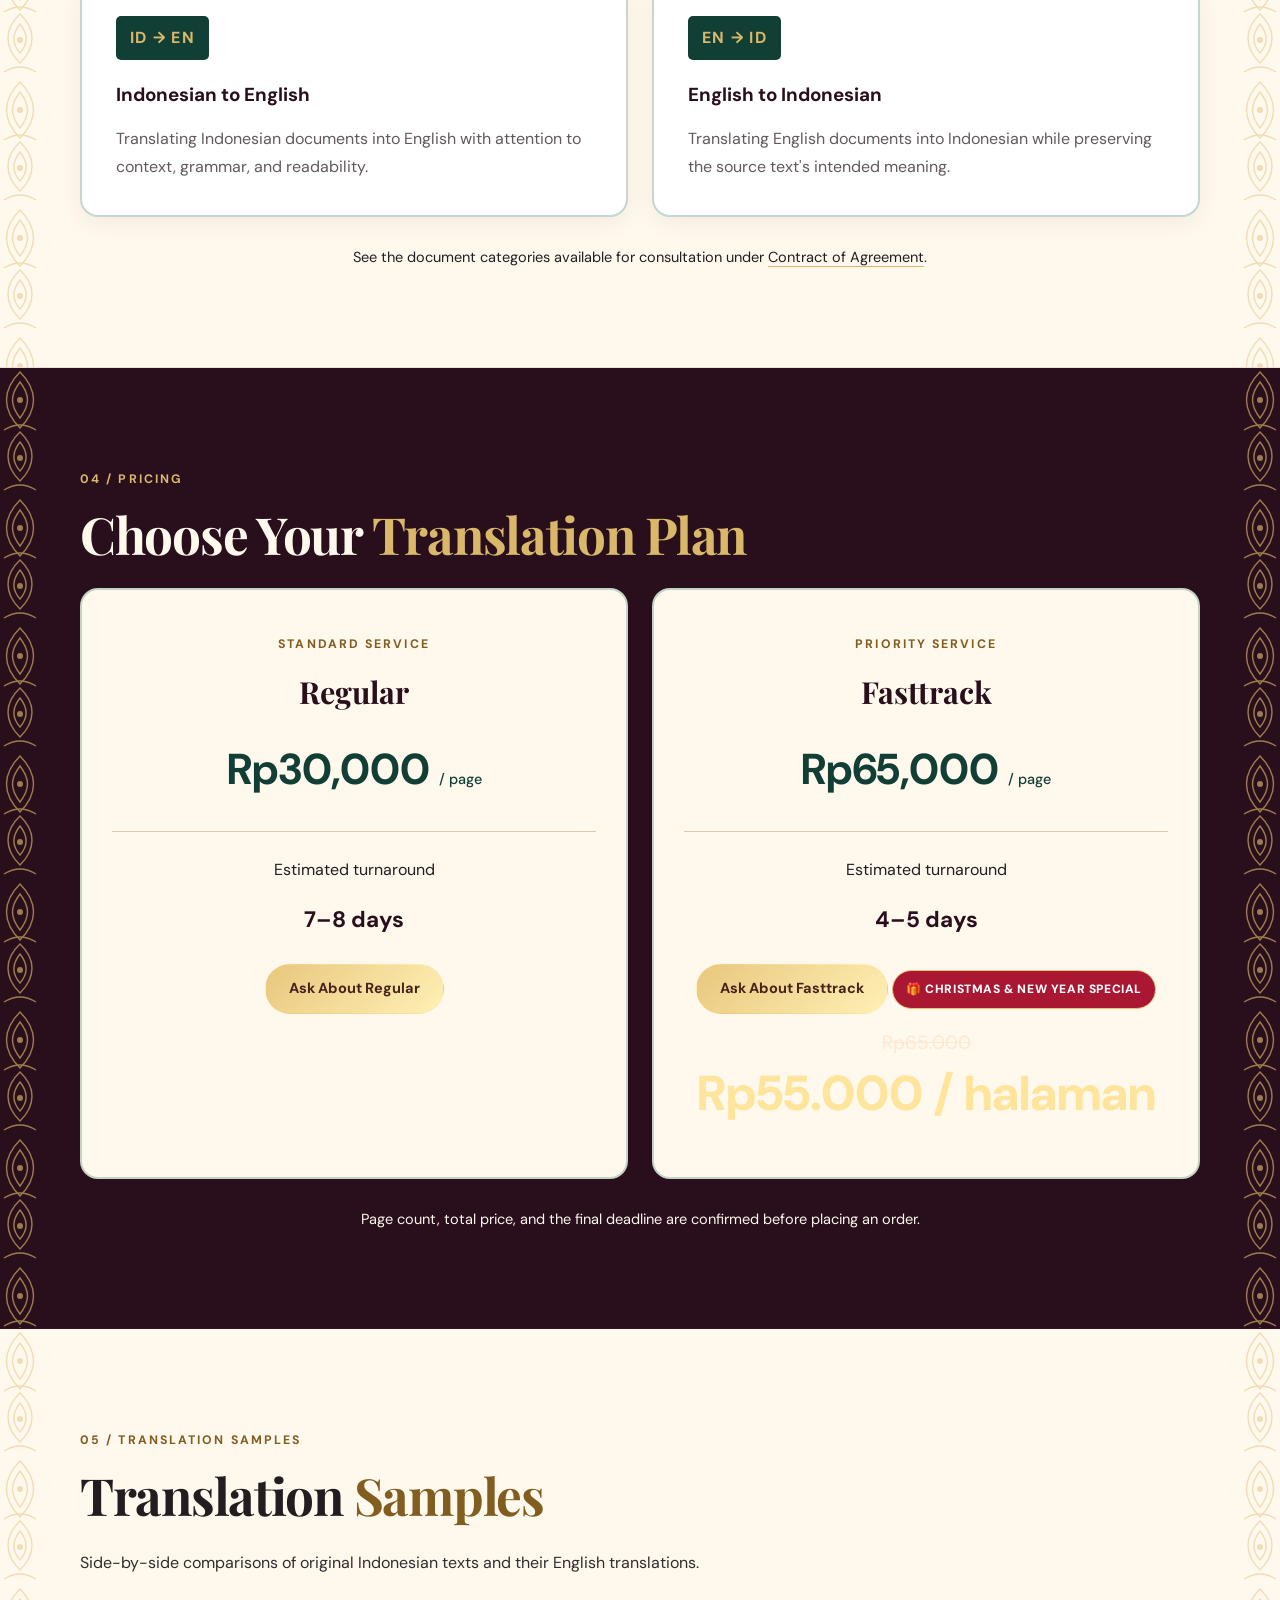
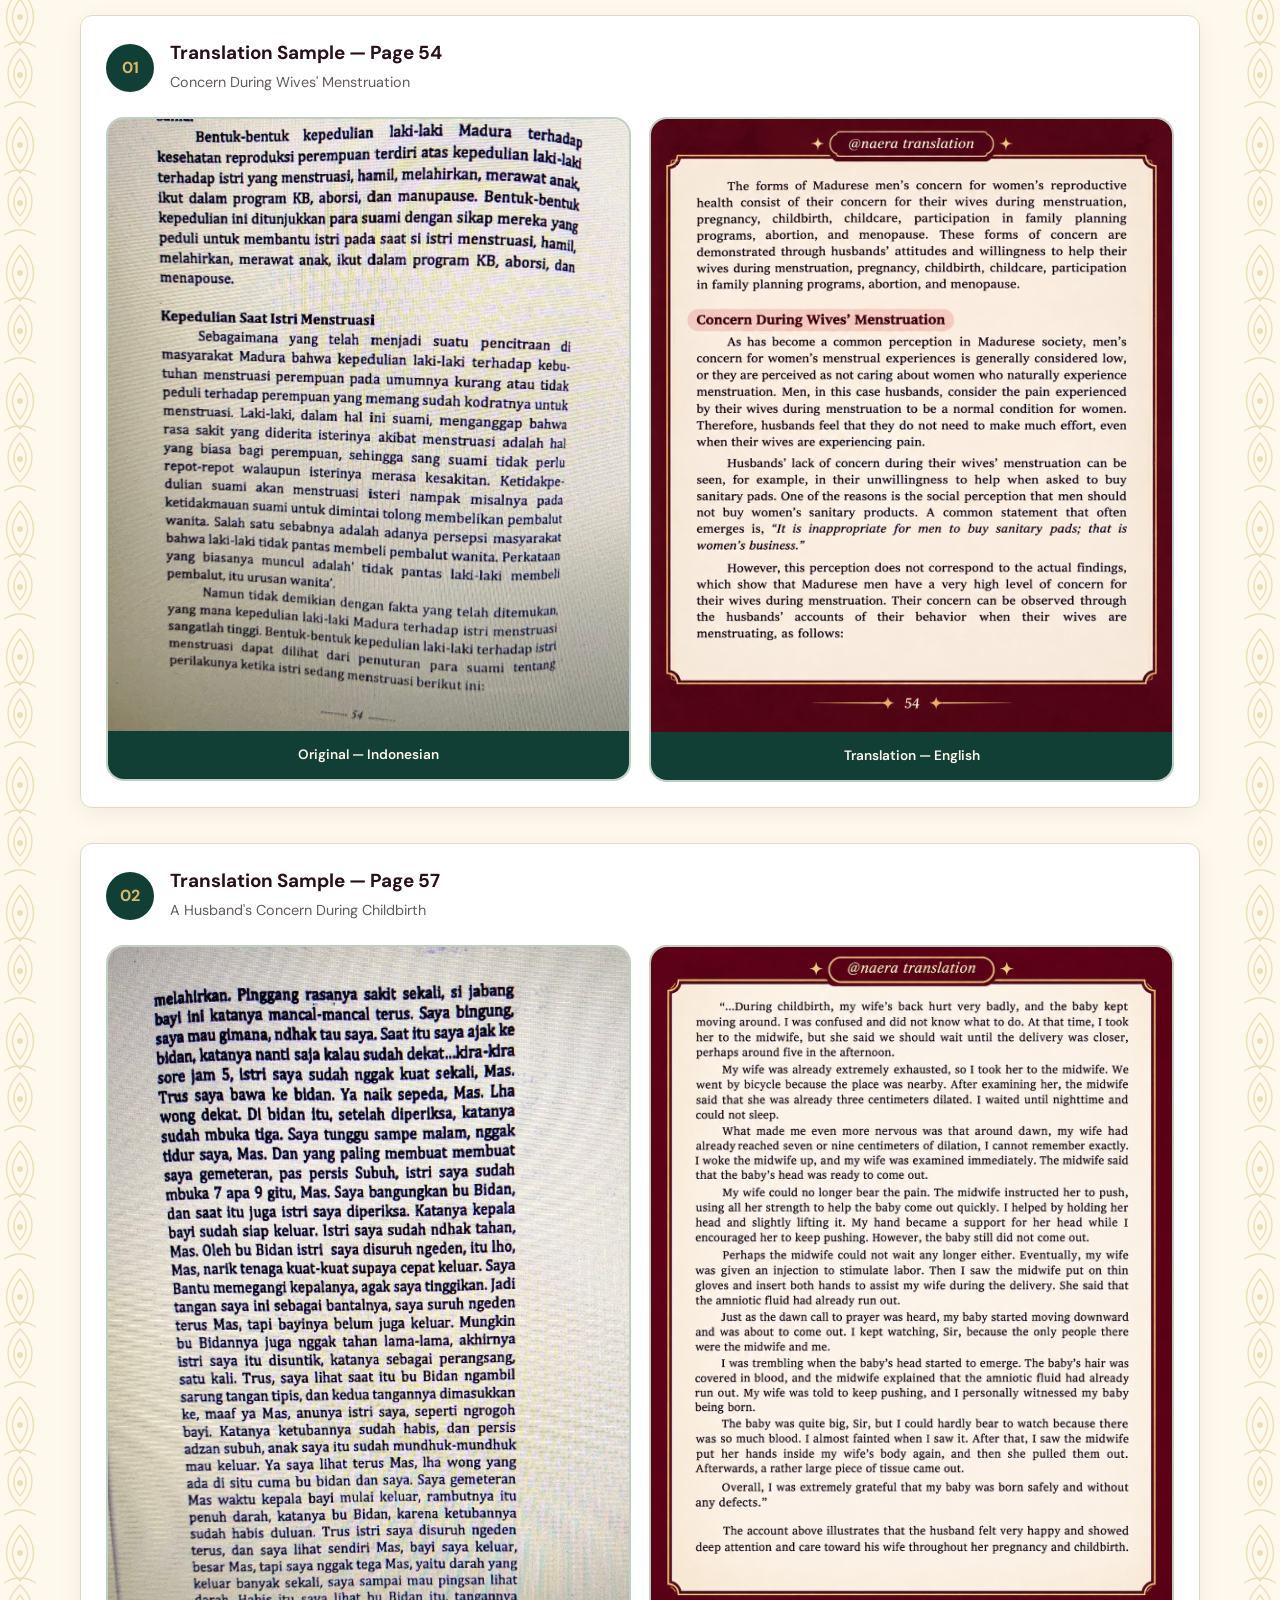
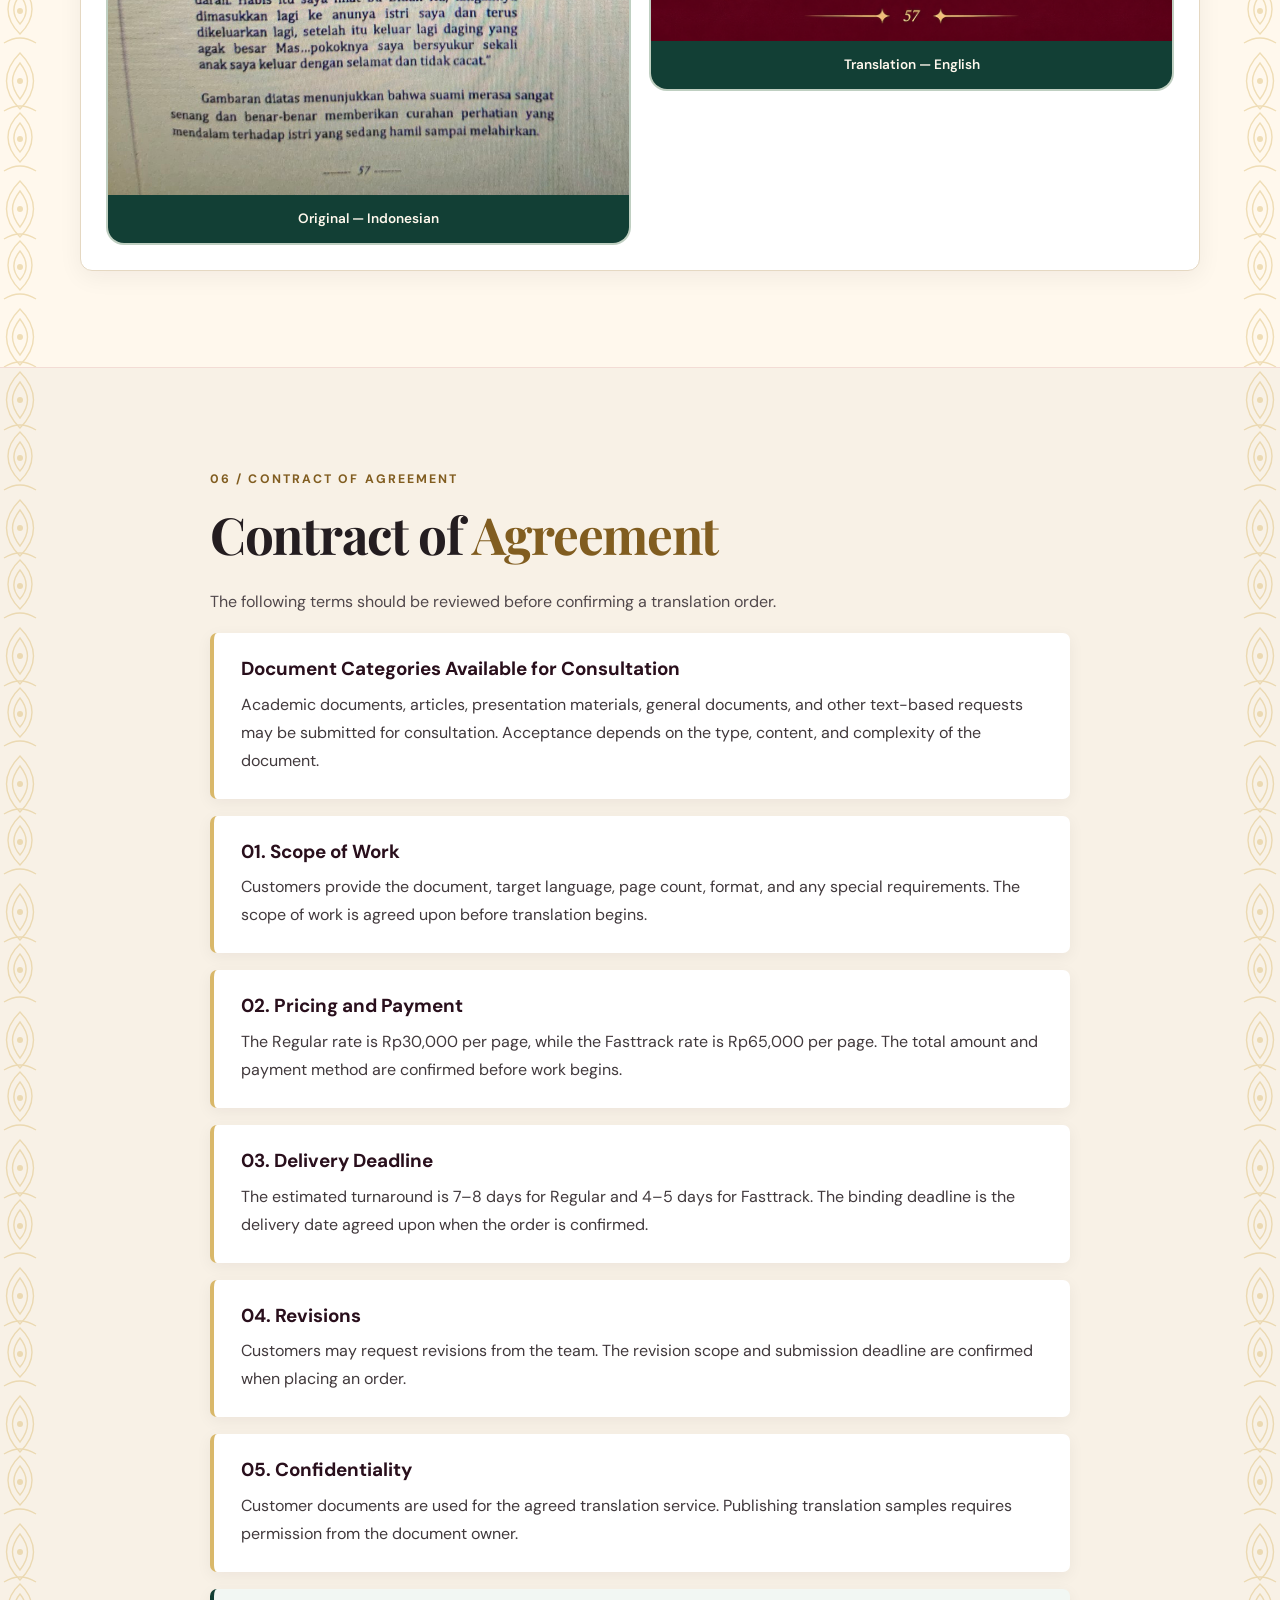
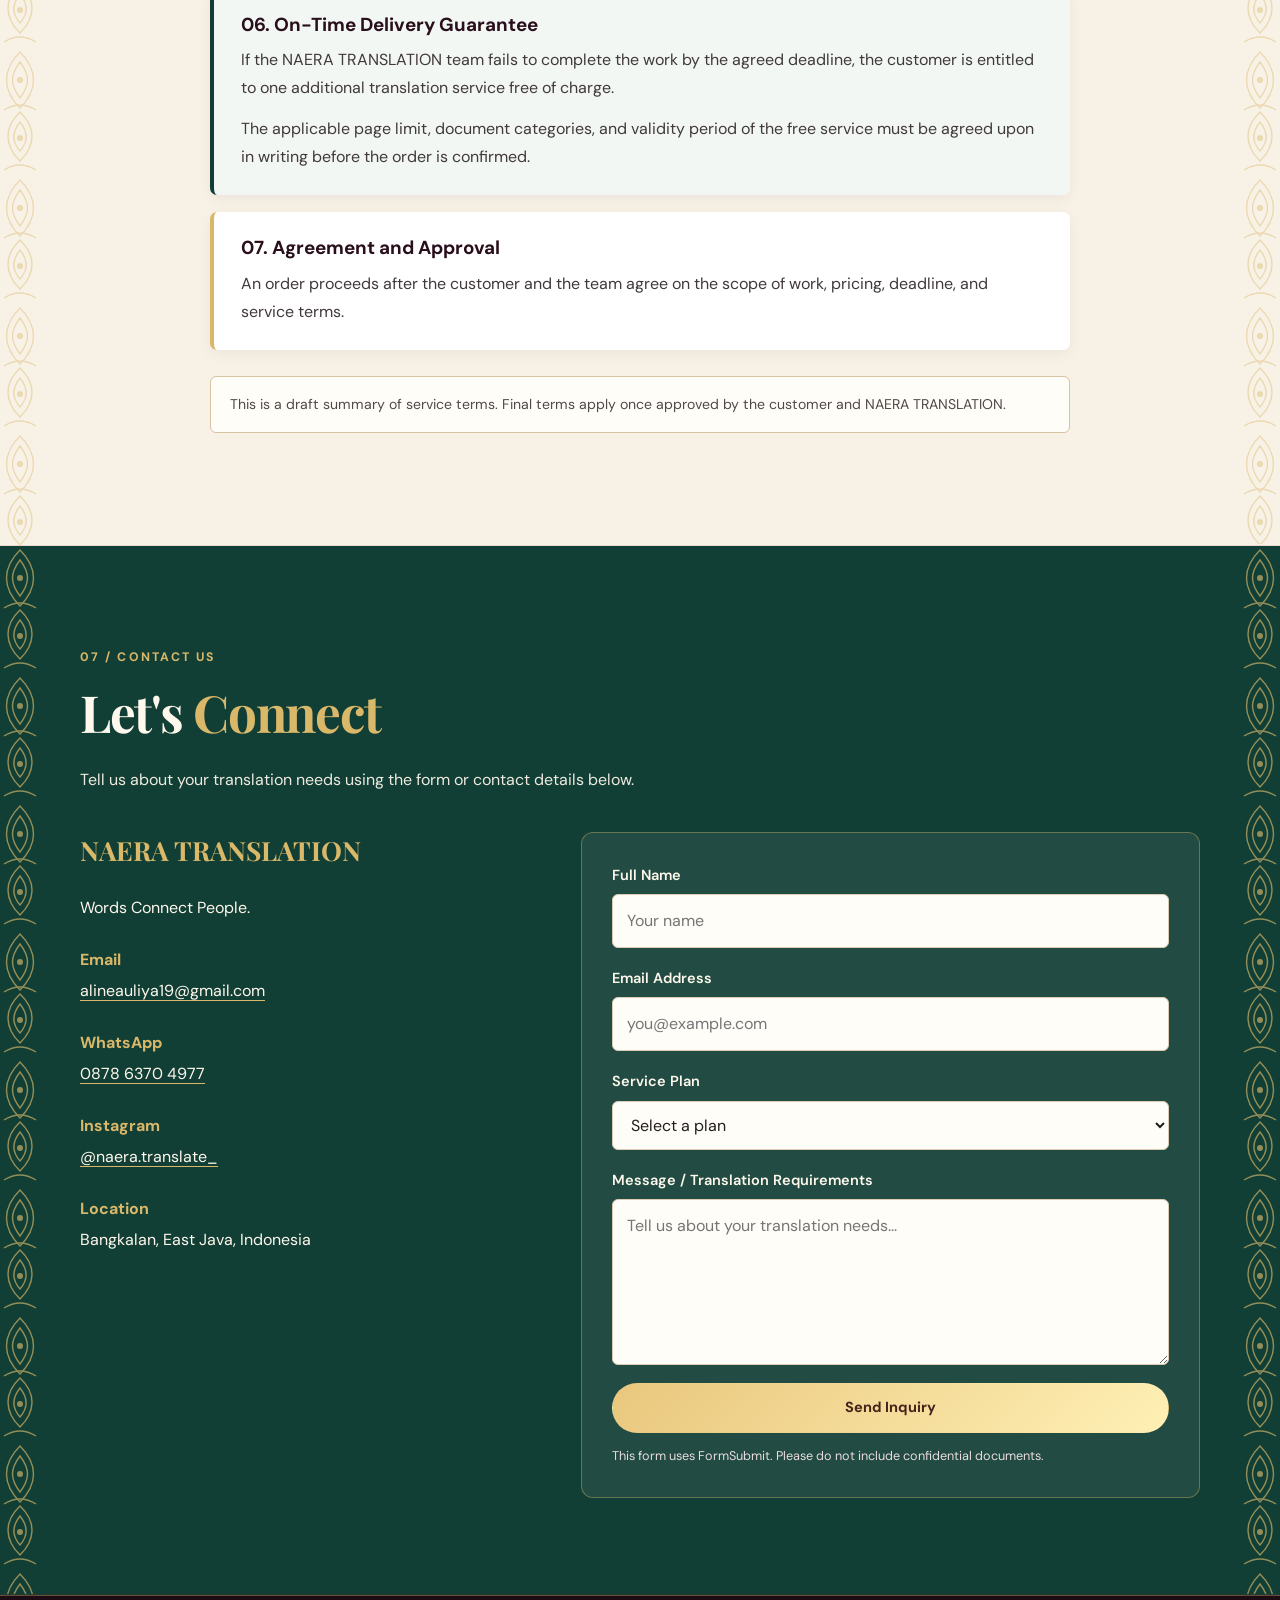
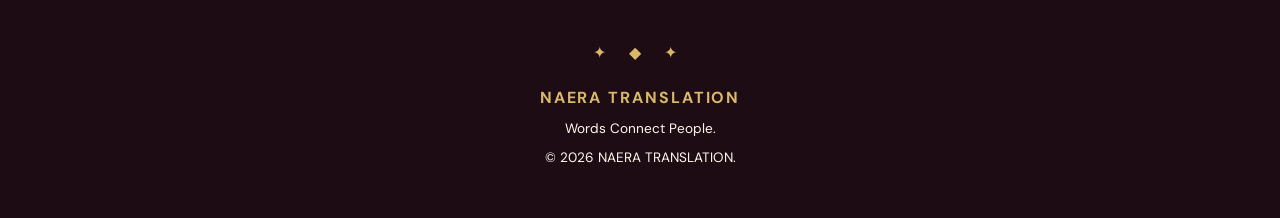
==== commit 3c154299: "Update index-en.html" ====
--- a/index-en.html
+++ b/index-en.html
@@ -10,7 +10,8 @@
   <link rel="stylesheet" href="style.css">
   <script src="script.js" defer></script>
 </head>
-      <script src="christmas.js" defer></script>
+      <script src="script.js" defer></script>
+<script src="christmas.js?v=20261123" defer></script>
 </body>
 </html>
 <body>
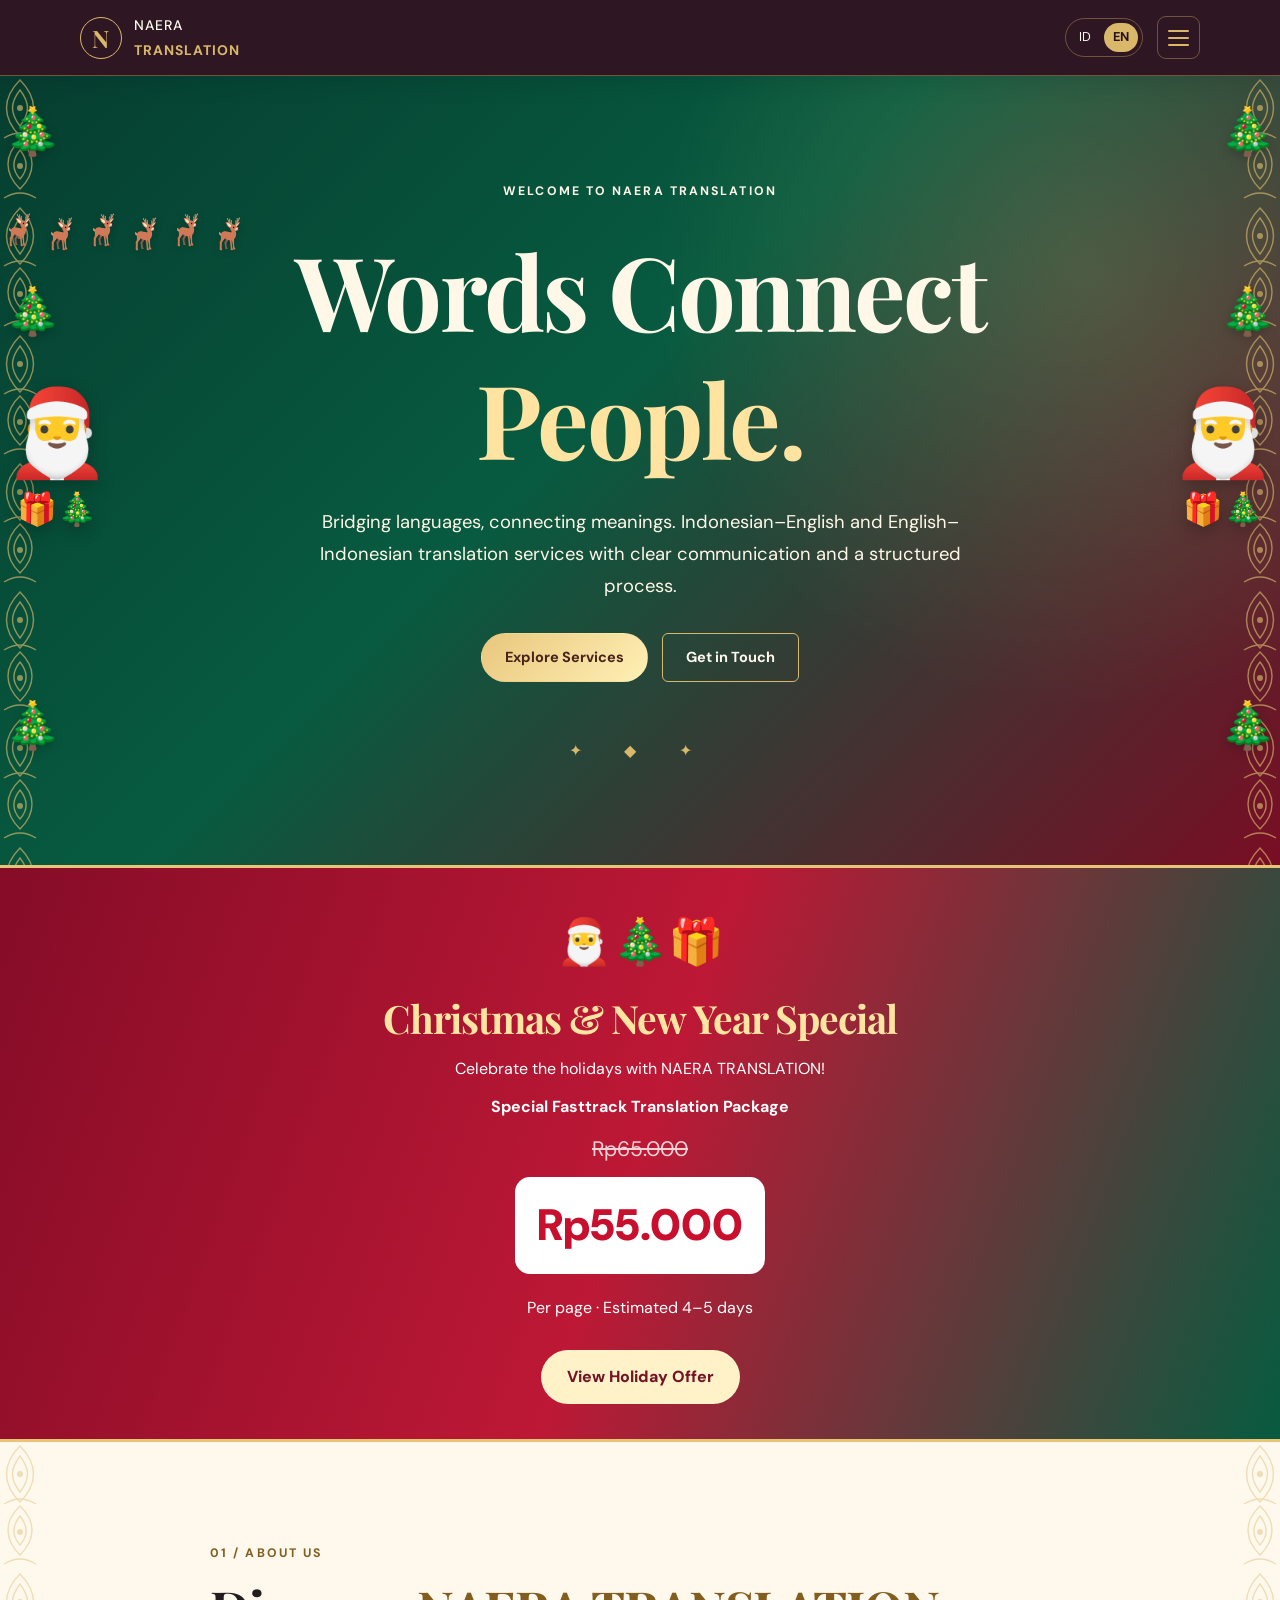
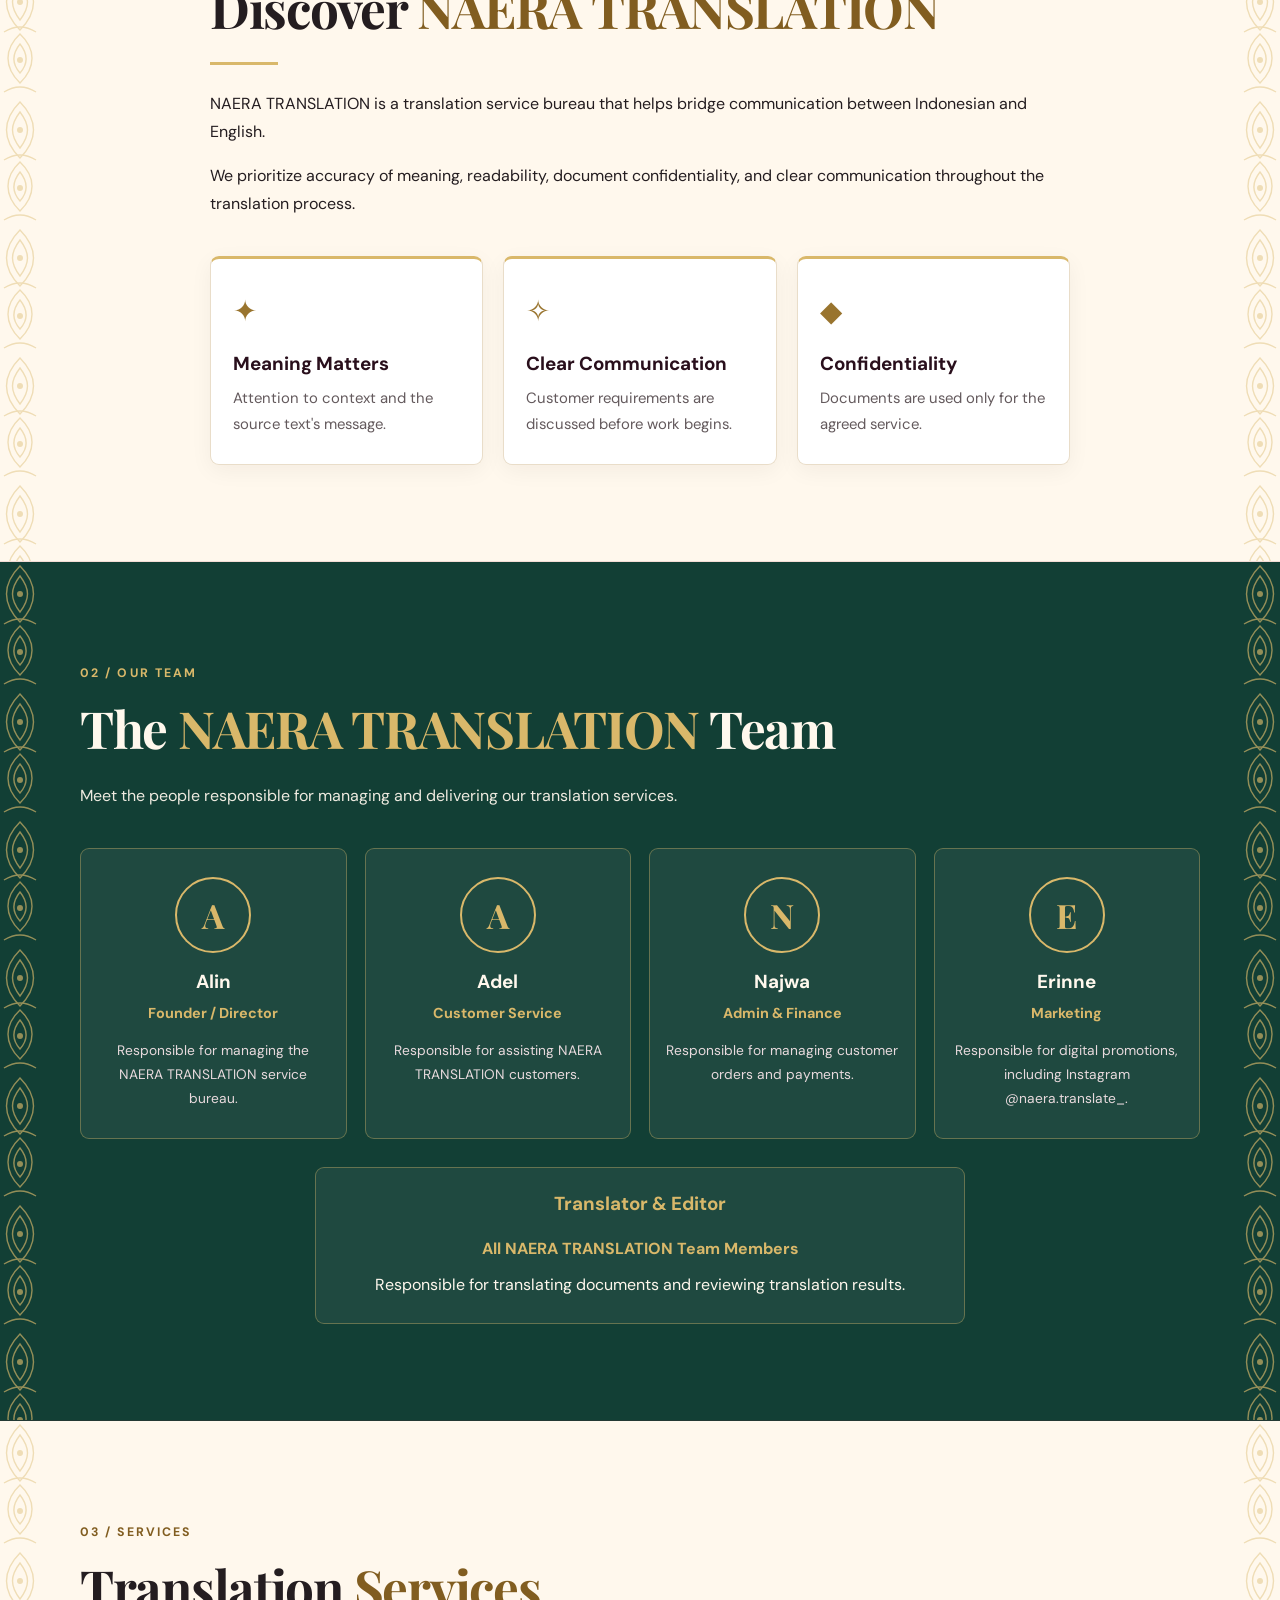
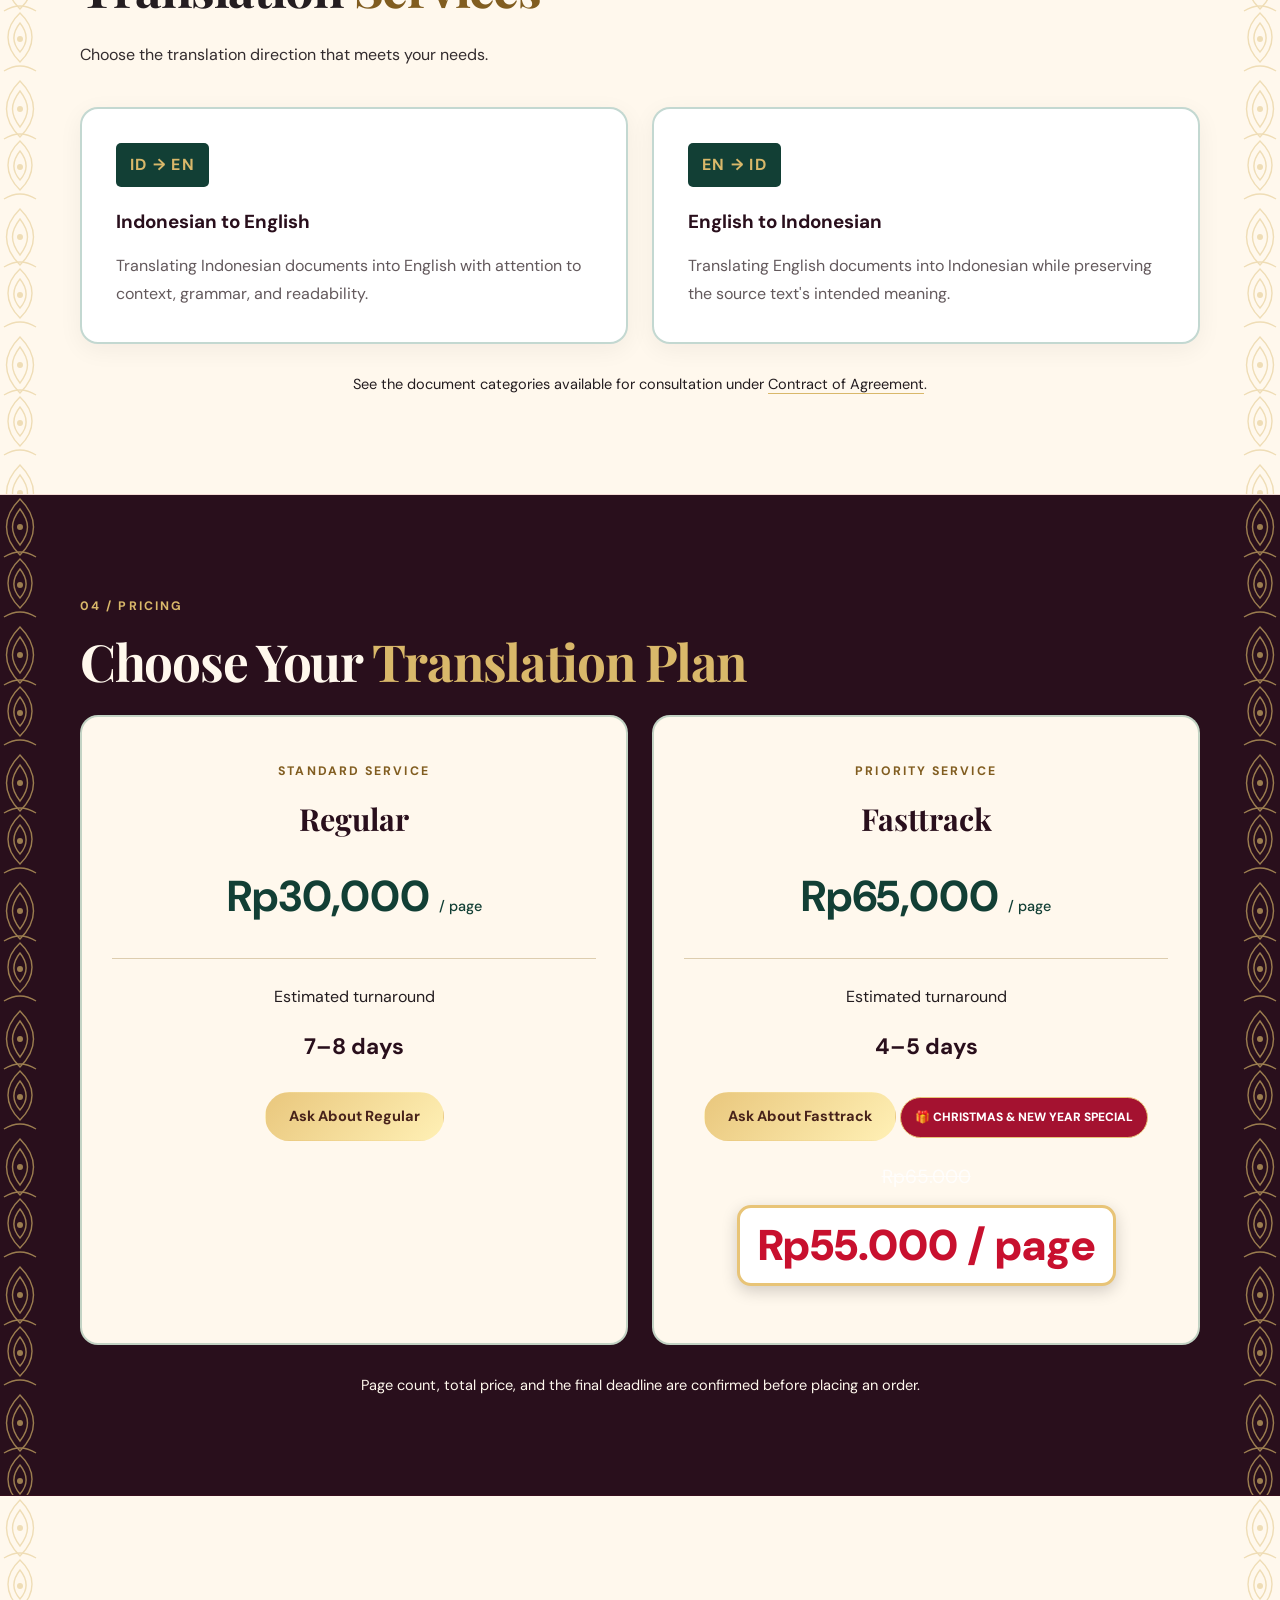
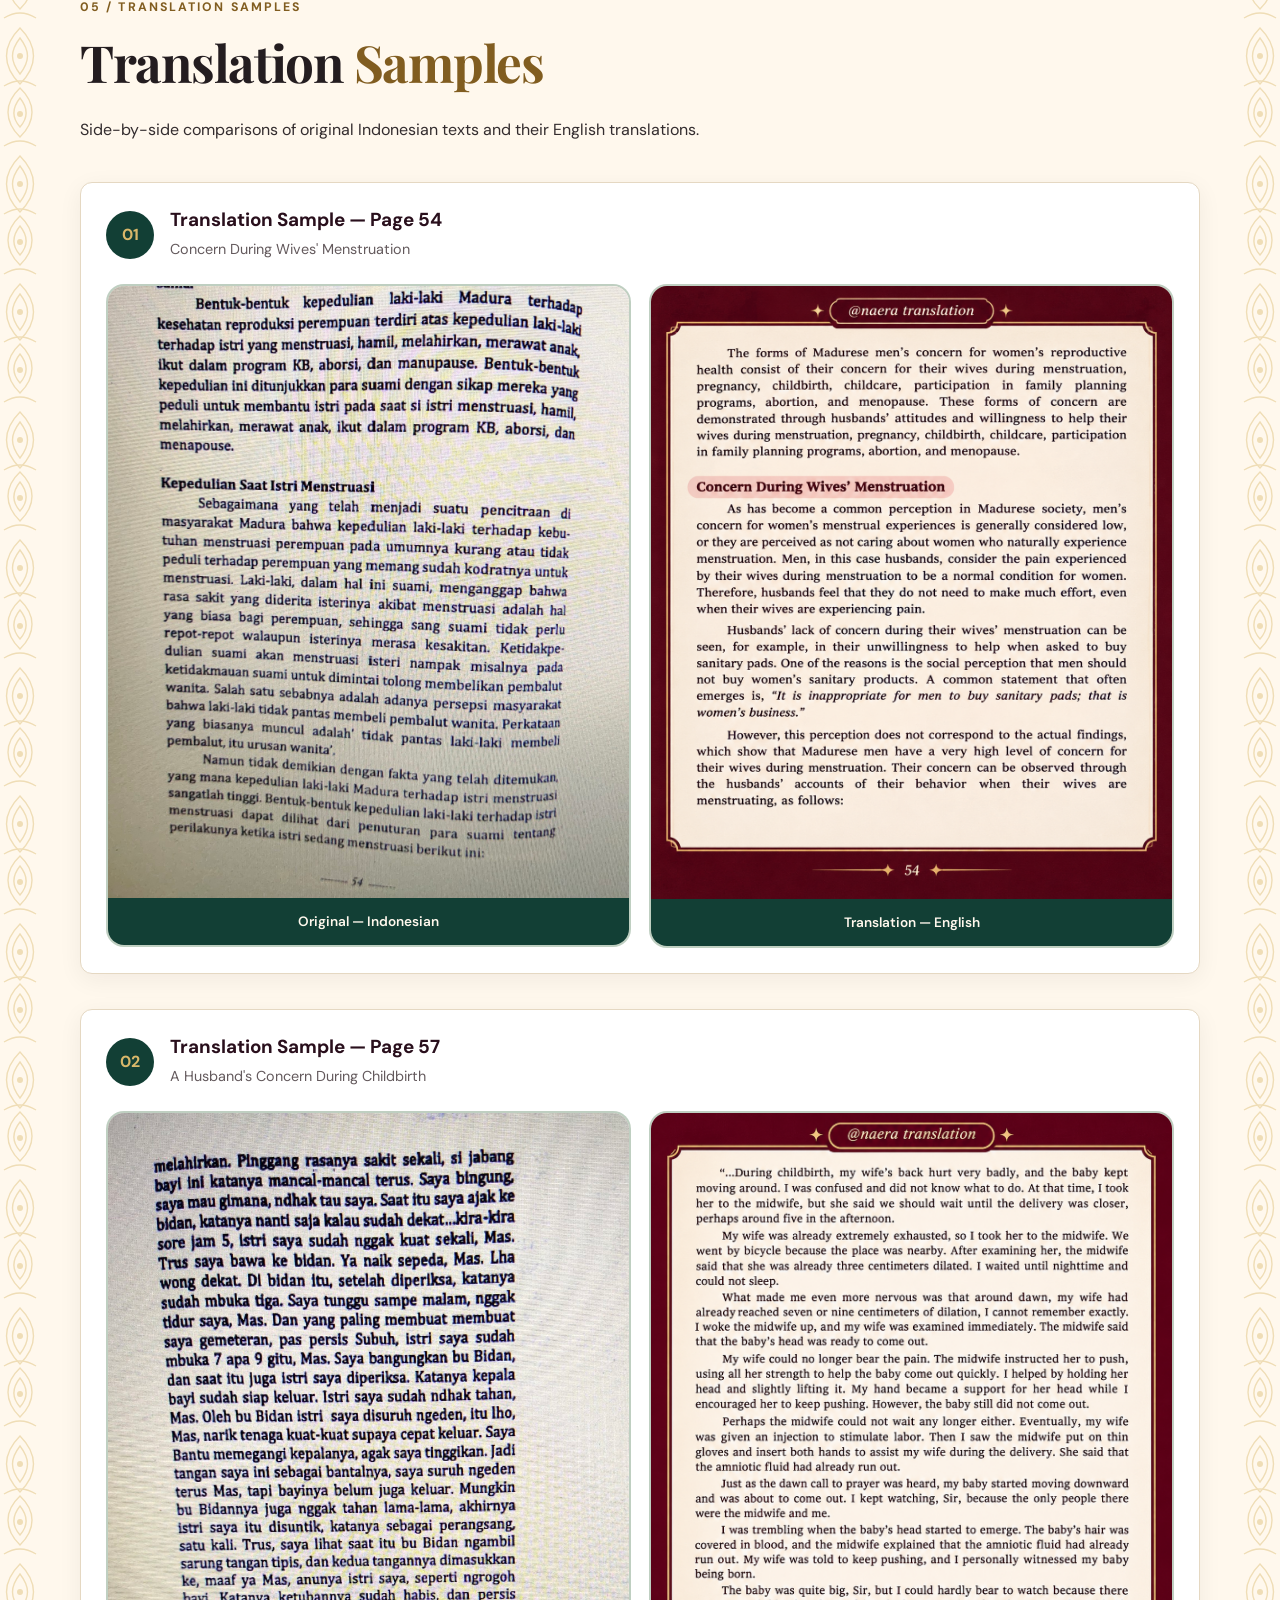
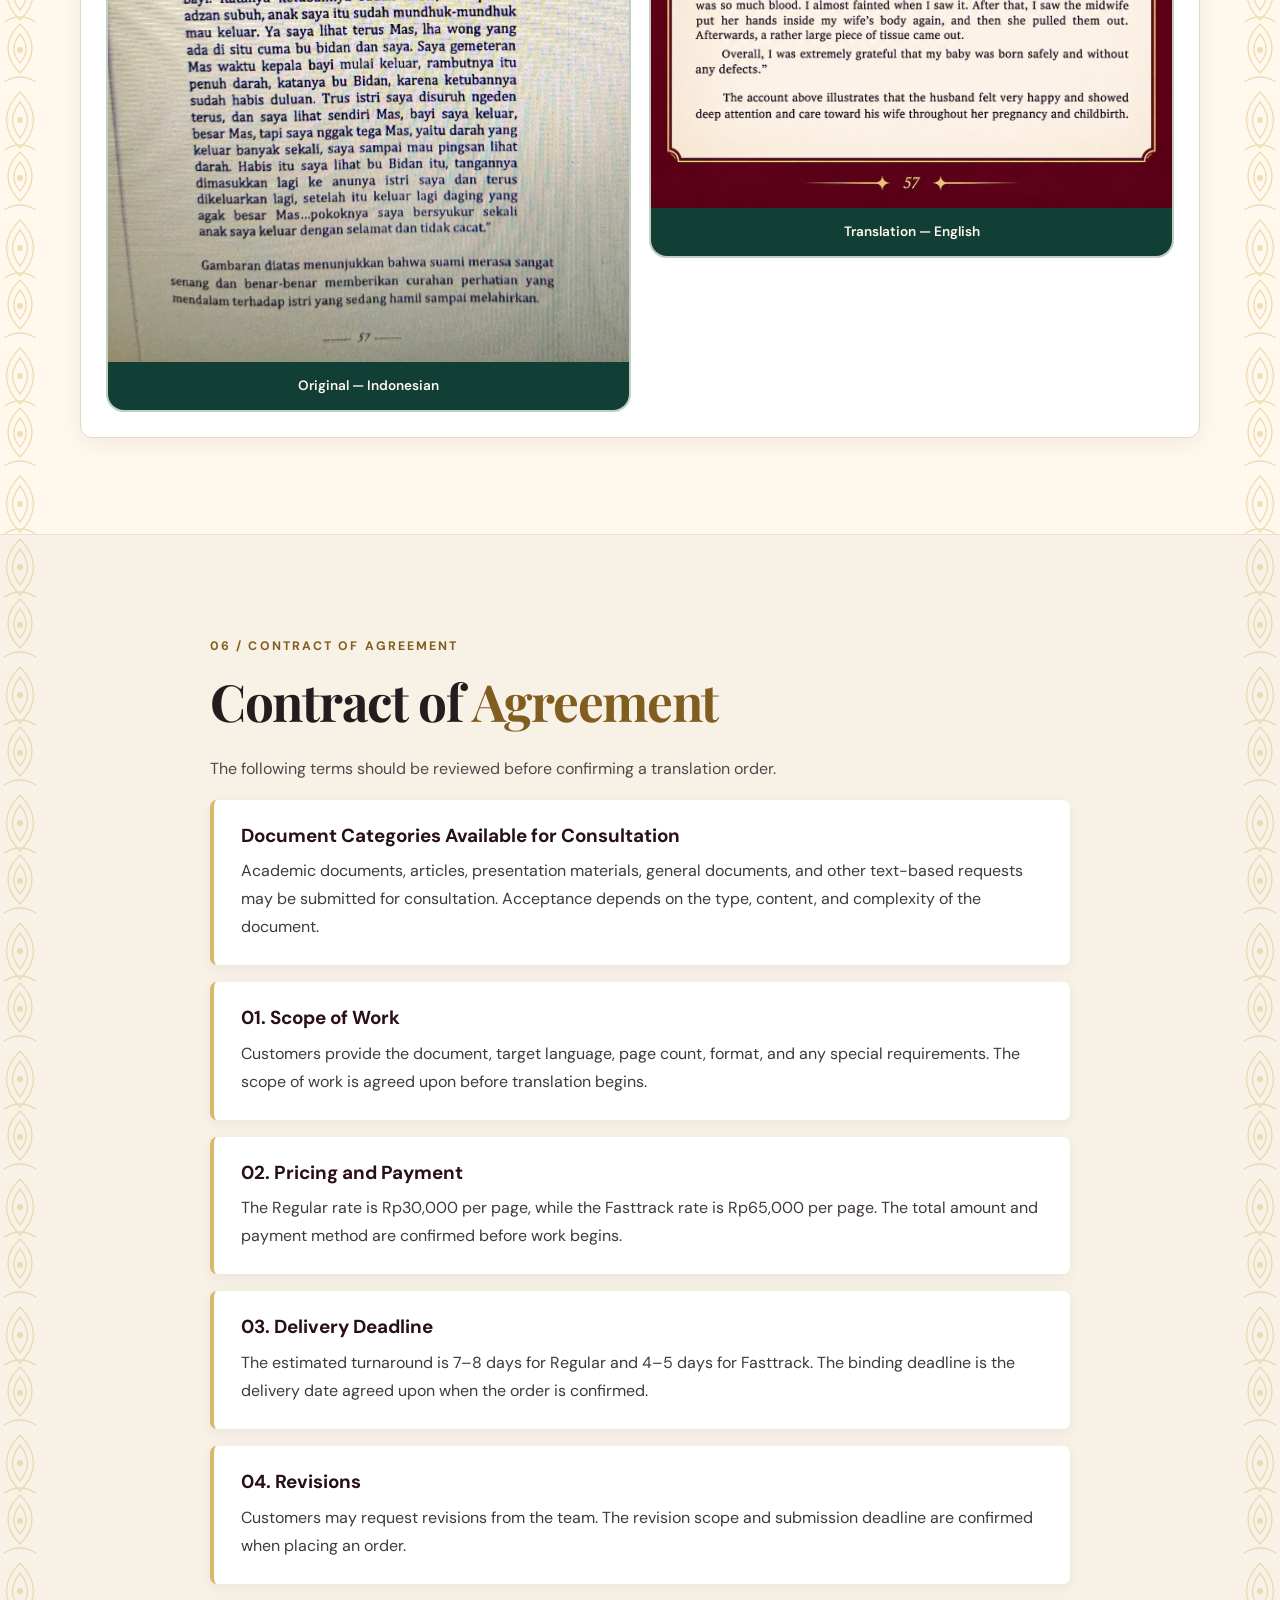
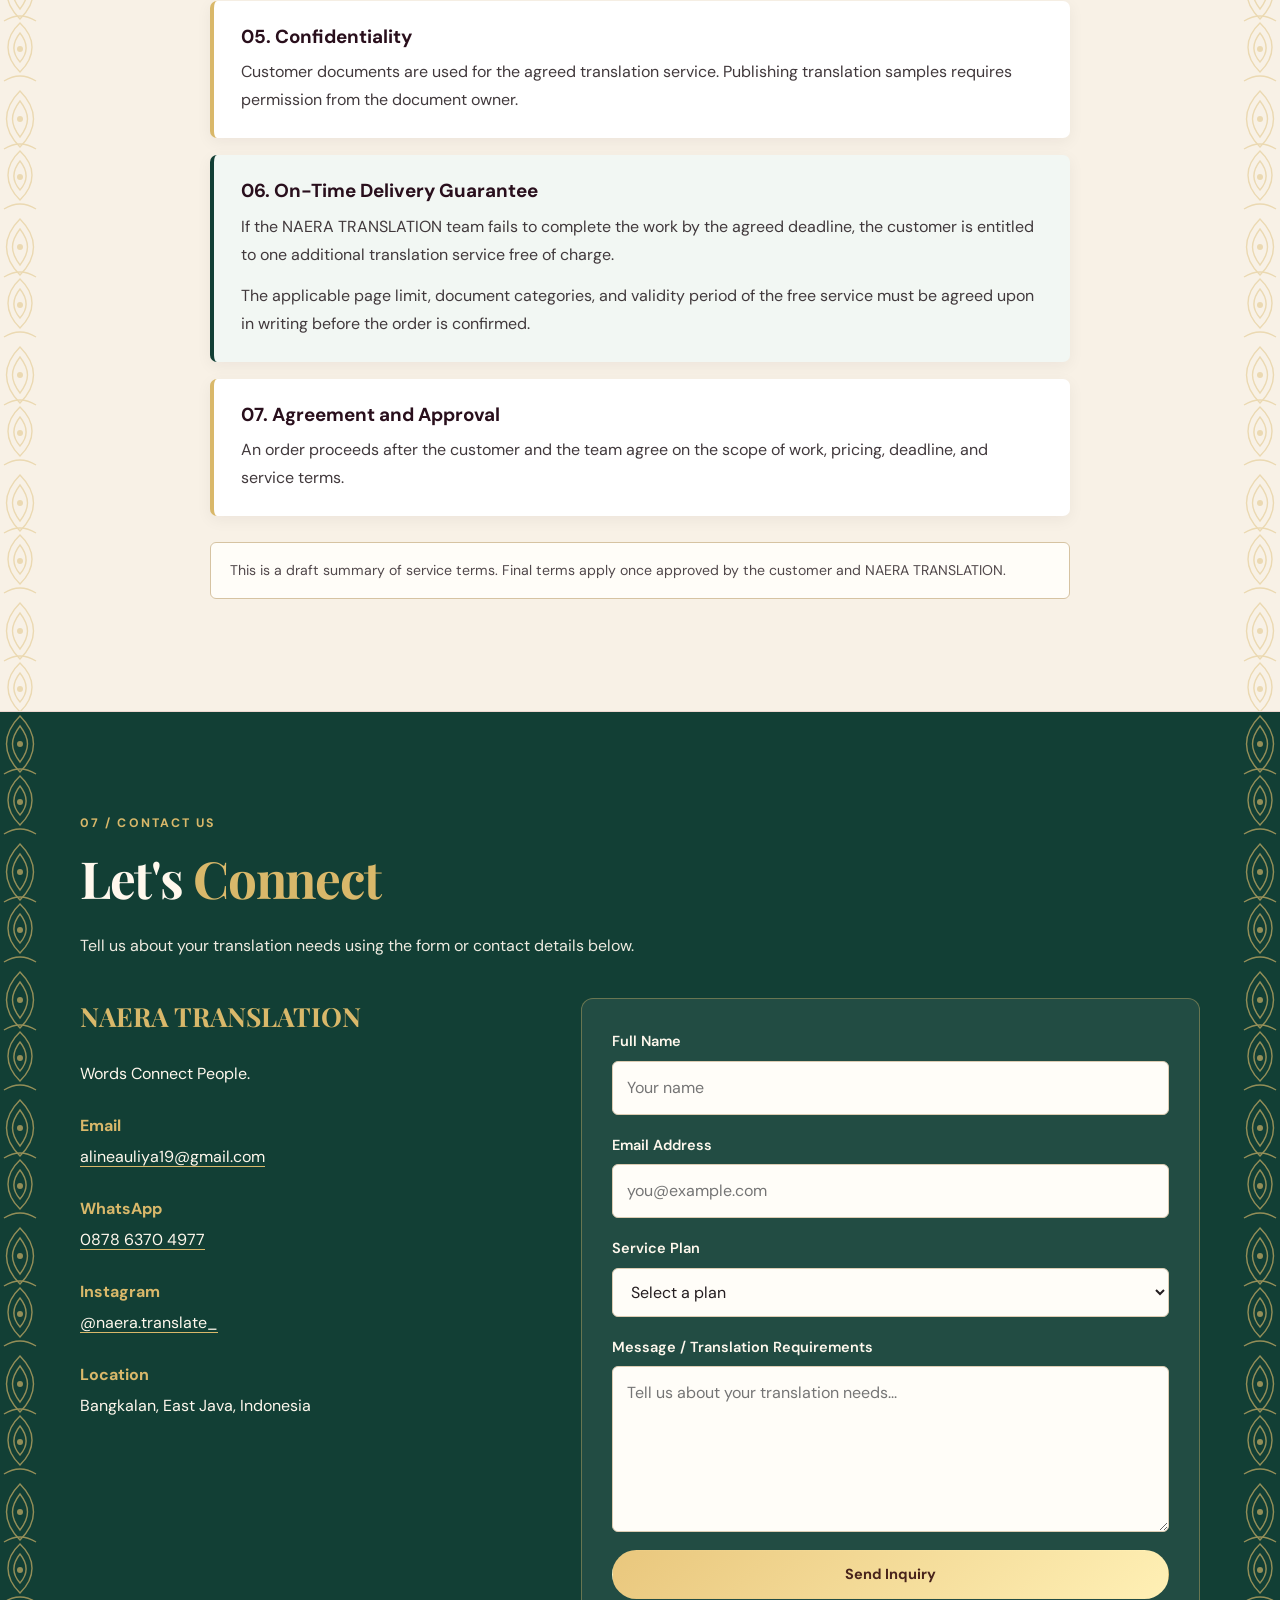
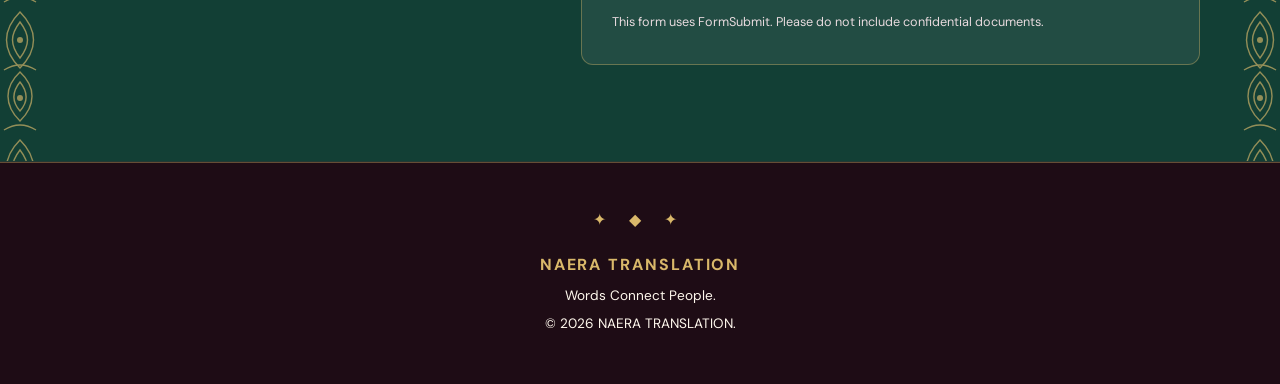
==== commit 1f07c97f: "Update index-en.html" ====
--- a/index-en.html
+++ b/index-en.html
@@ -10,8 +10,7 @@
   <link rel="stylesheet" href="style.css">
   <script src="script.js" defer></script>
 </head>
-      <script src="script.js" defer></script>
-<script src="christmas.js?v=20261123" defer></script>
+      <script src="christmas.js?v=20261123b" defer></script>
 </body>
 </html>
 <body>
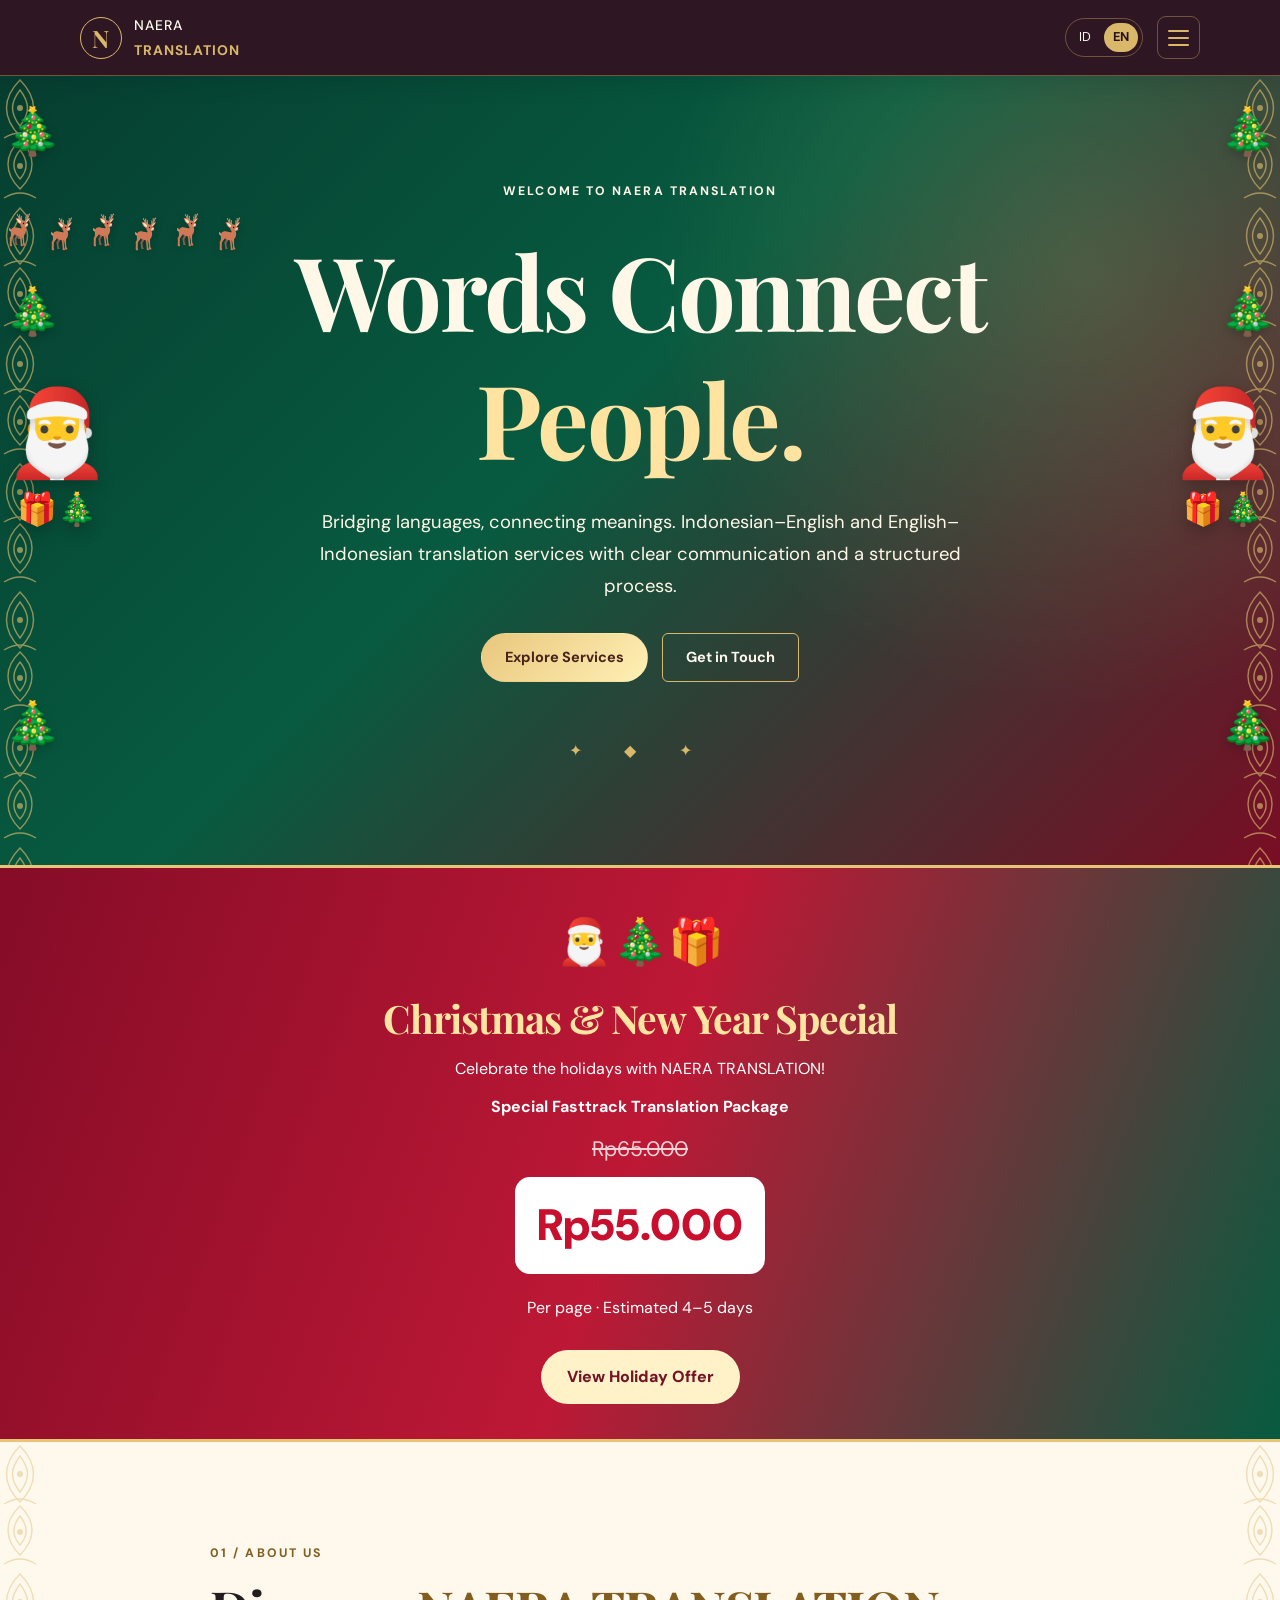
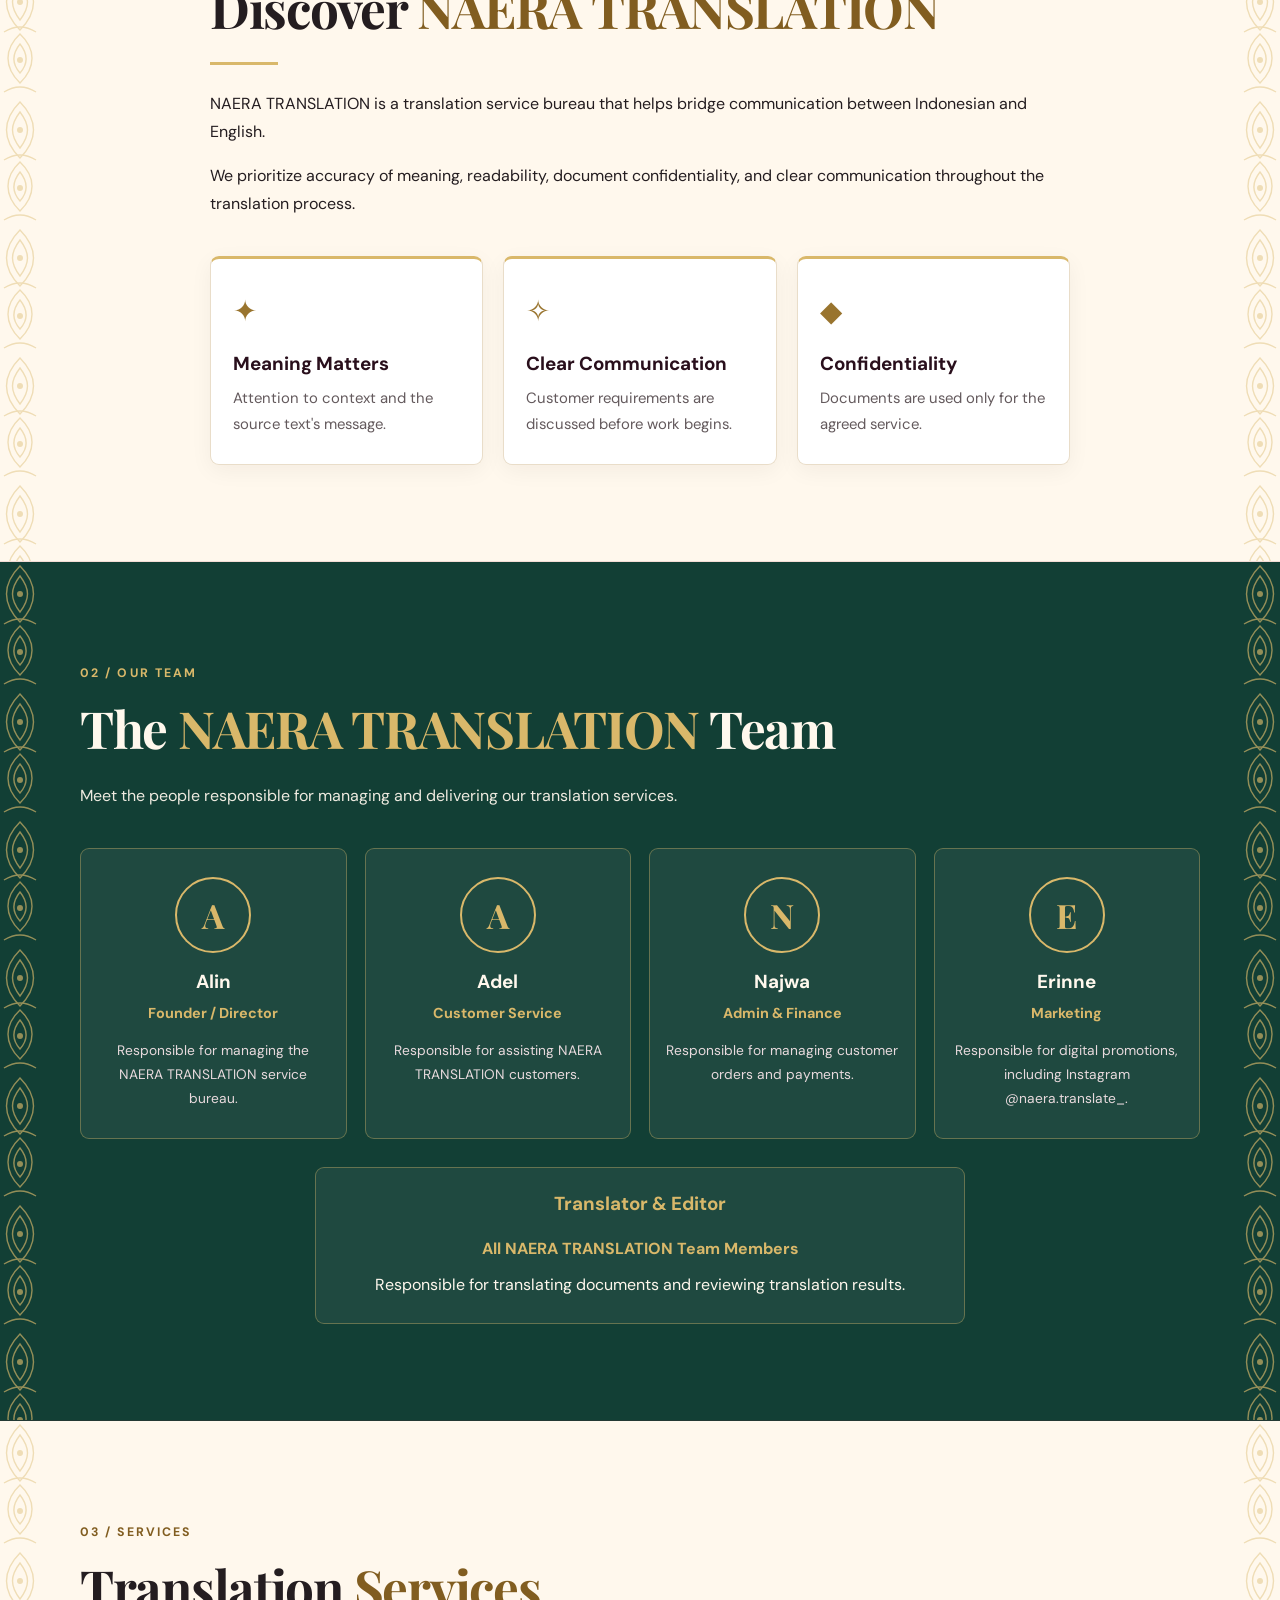
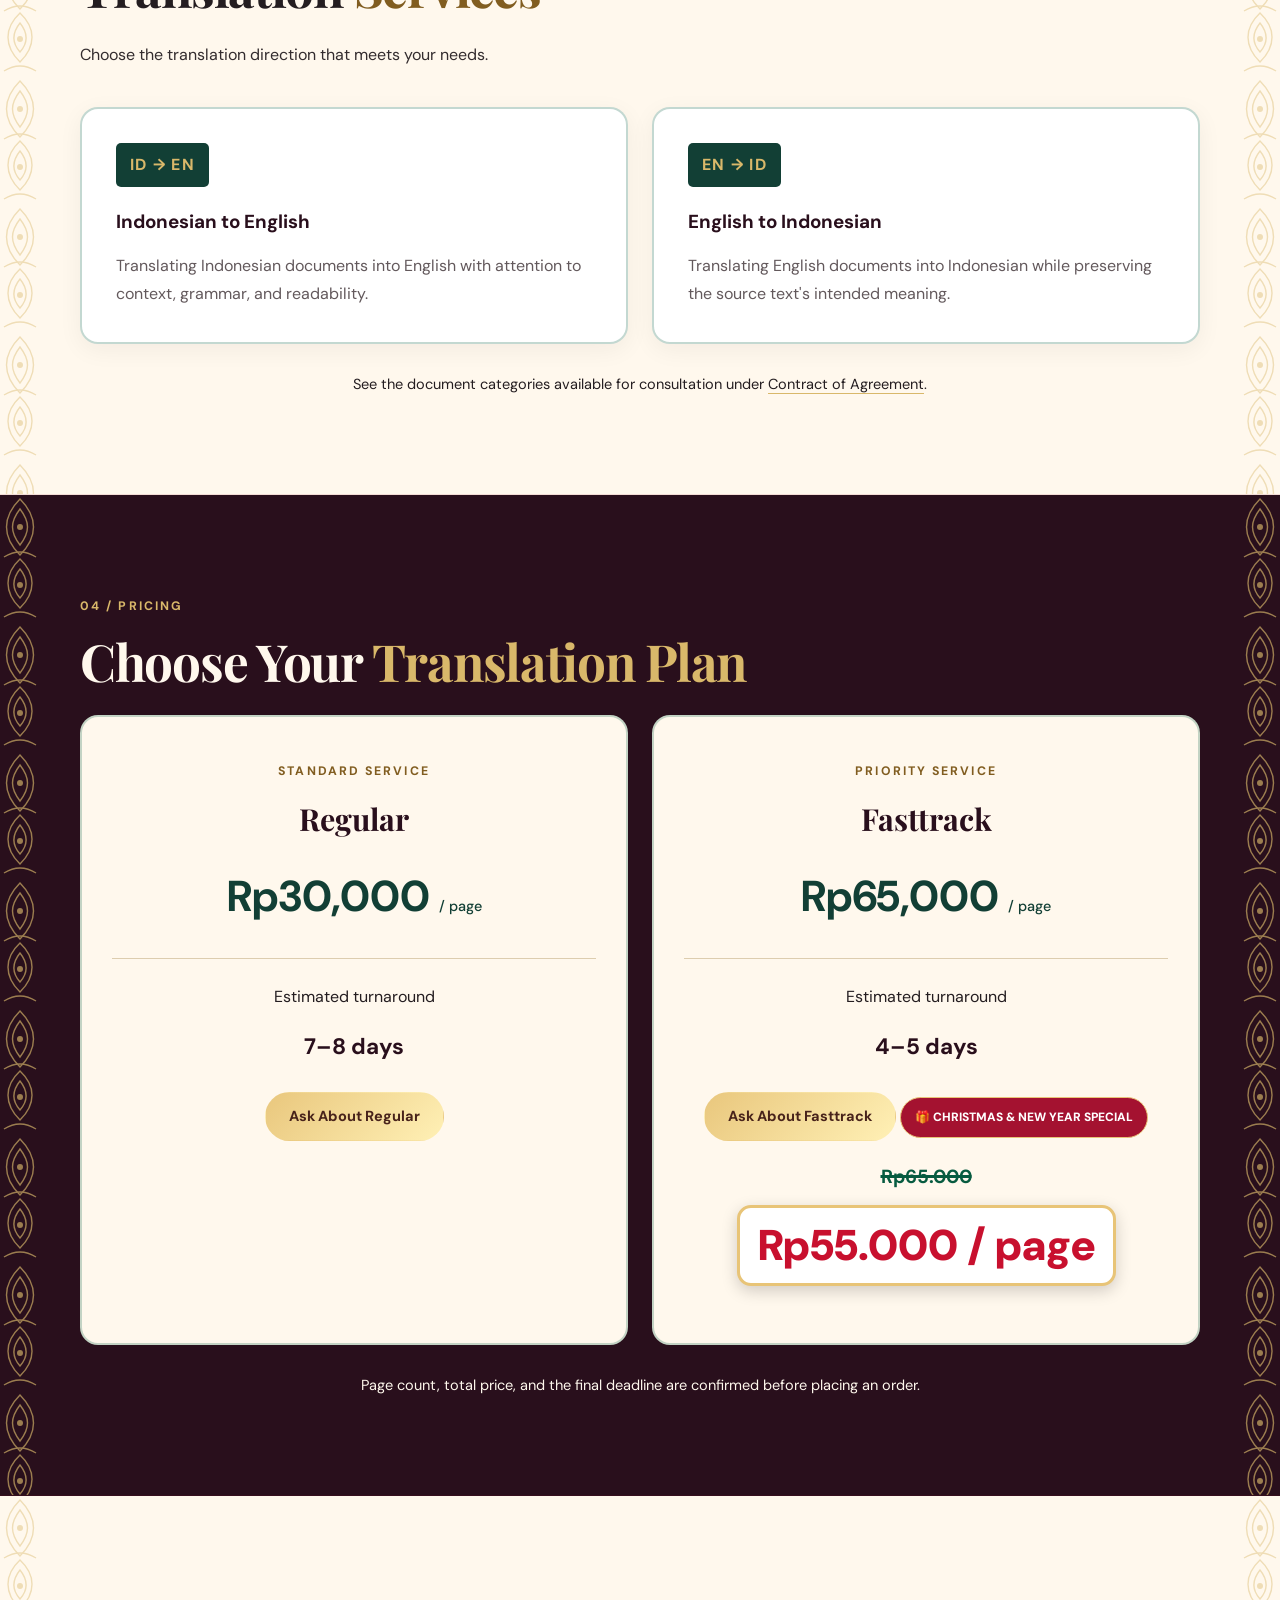
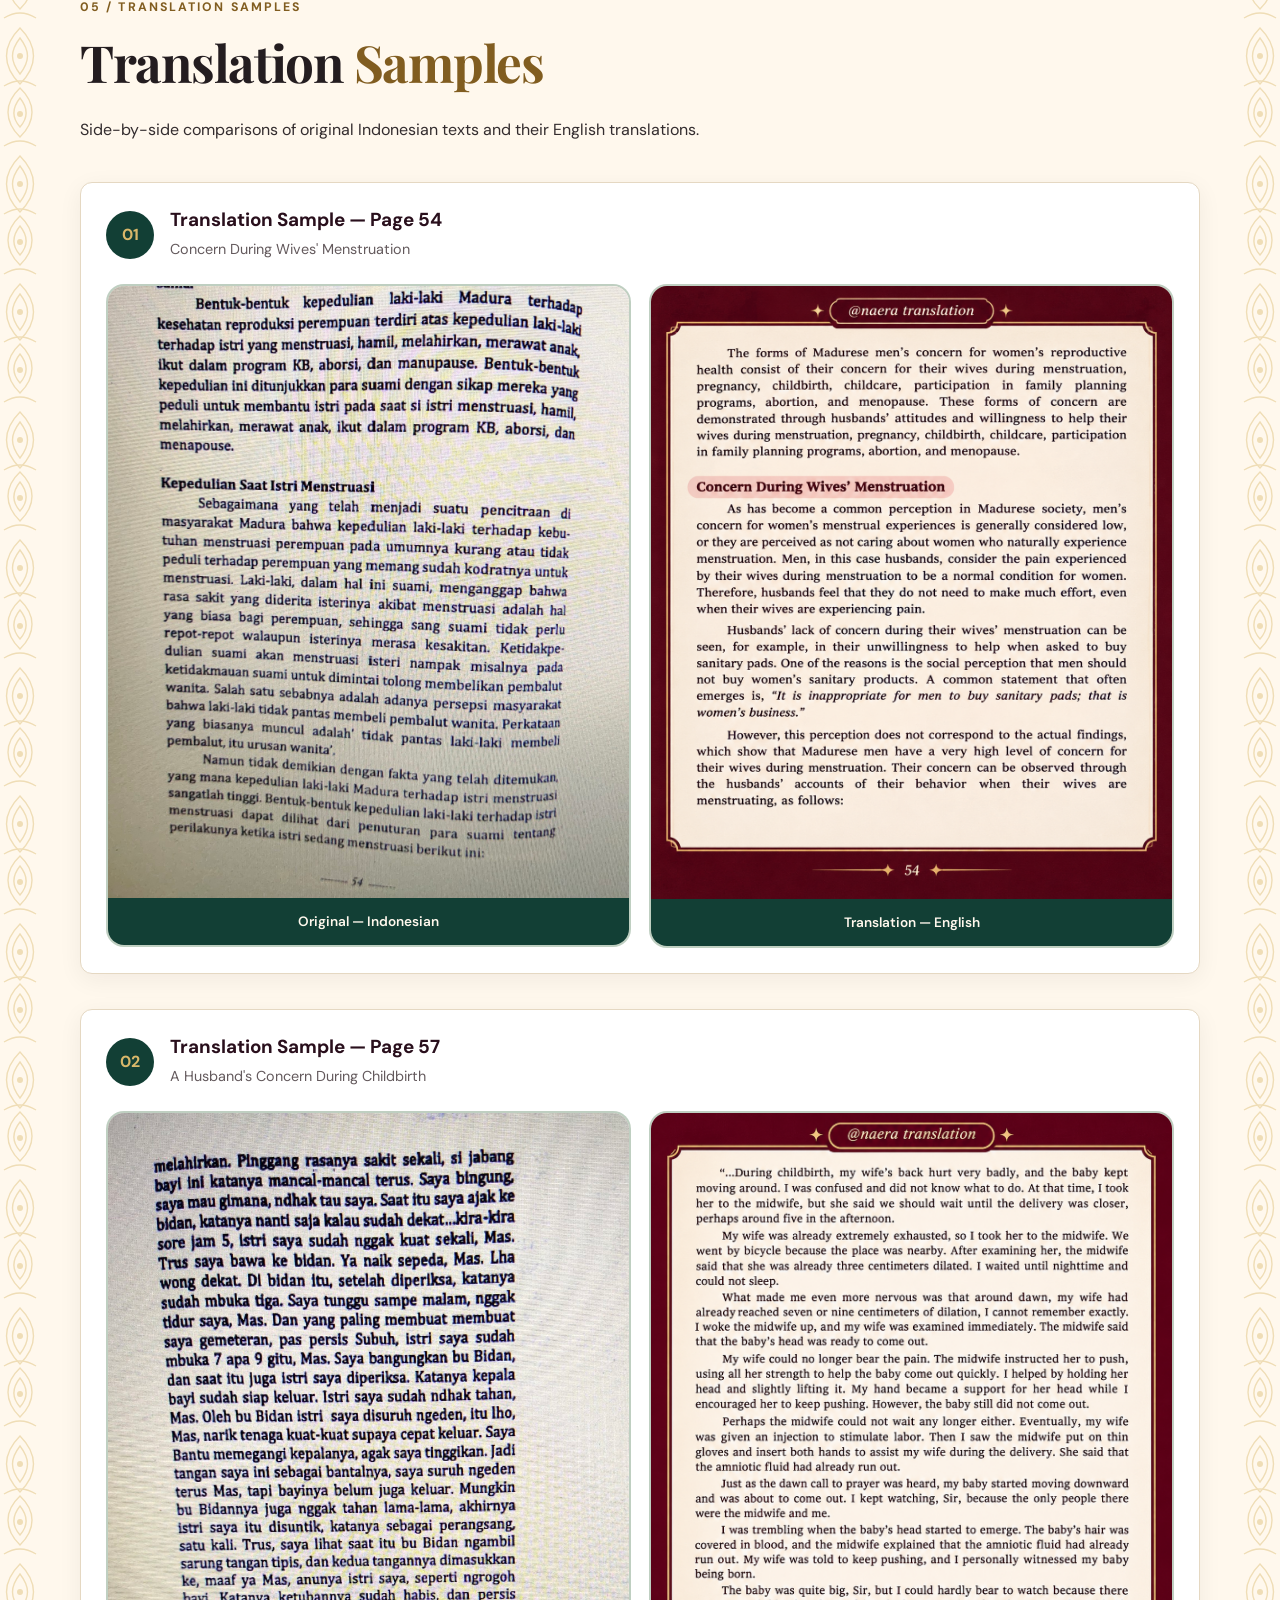
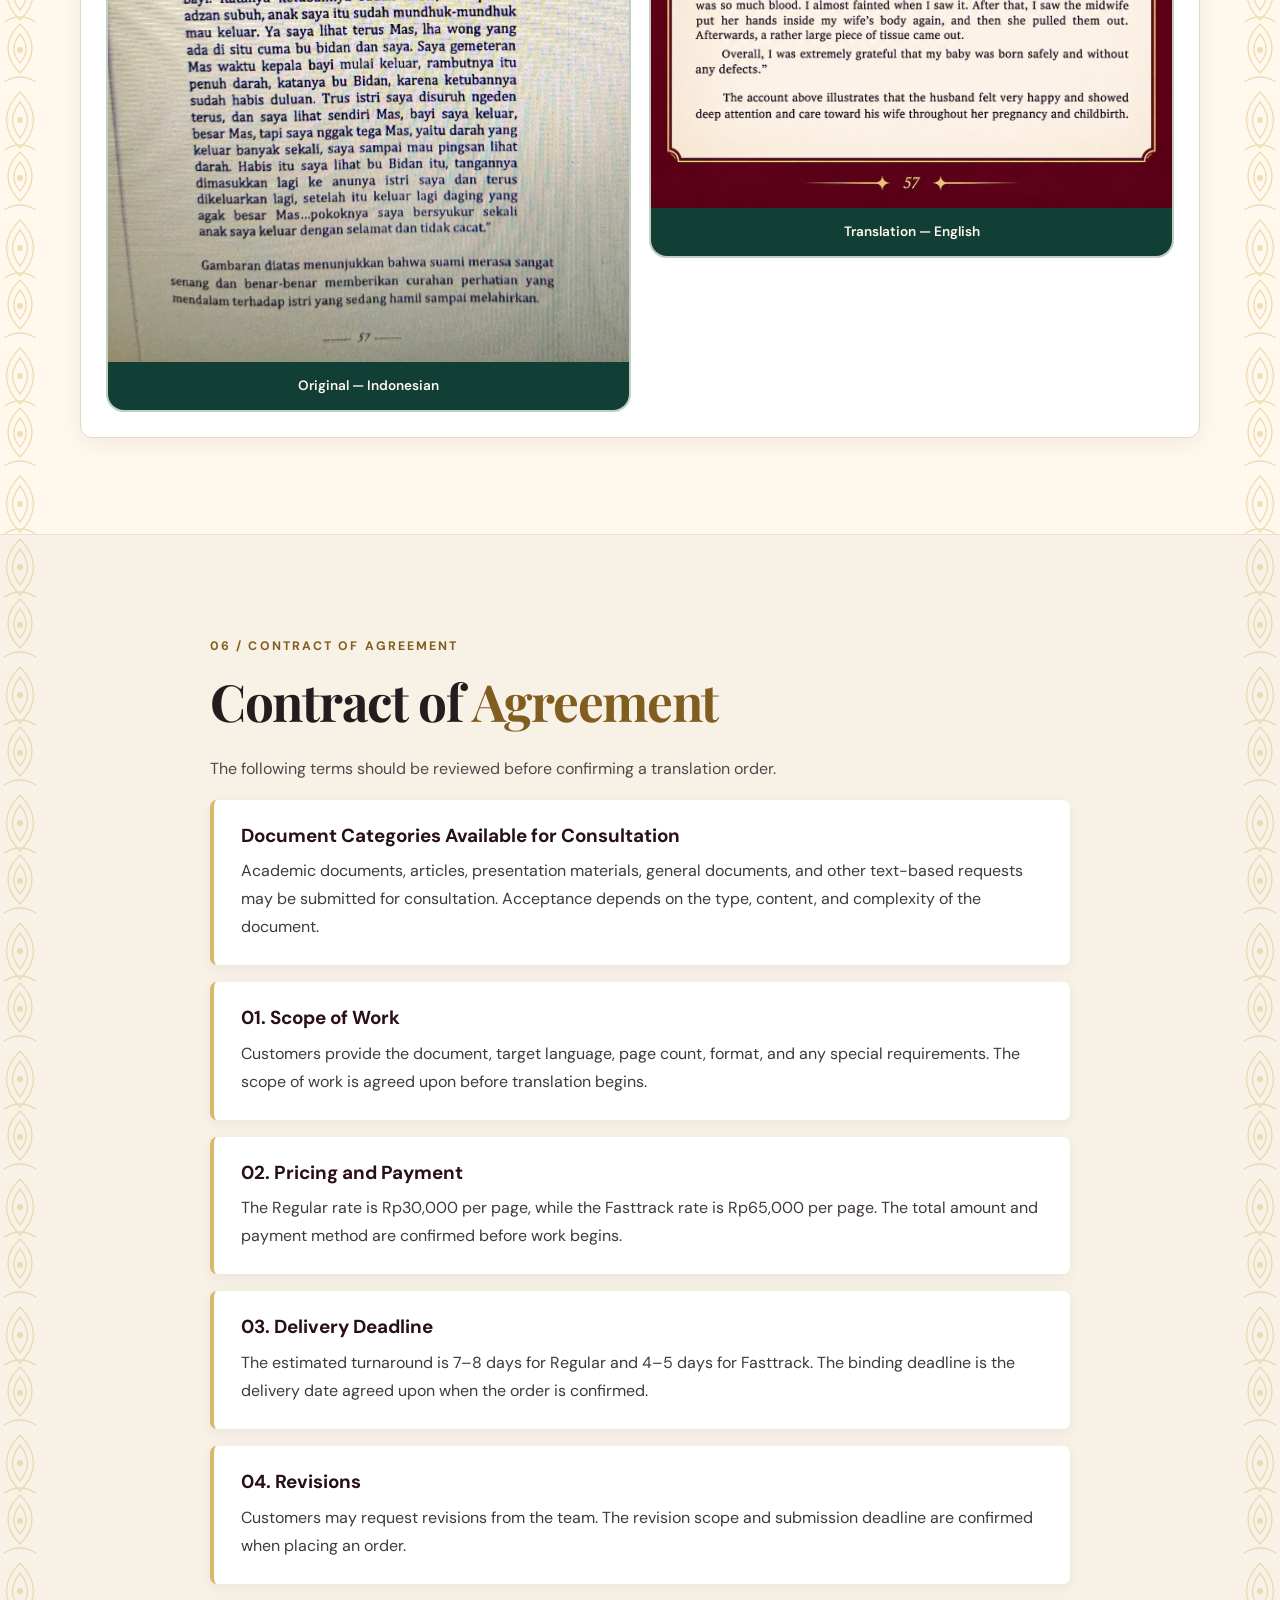
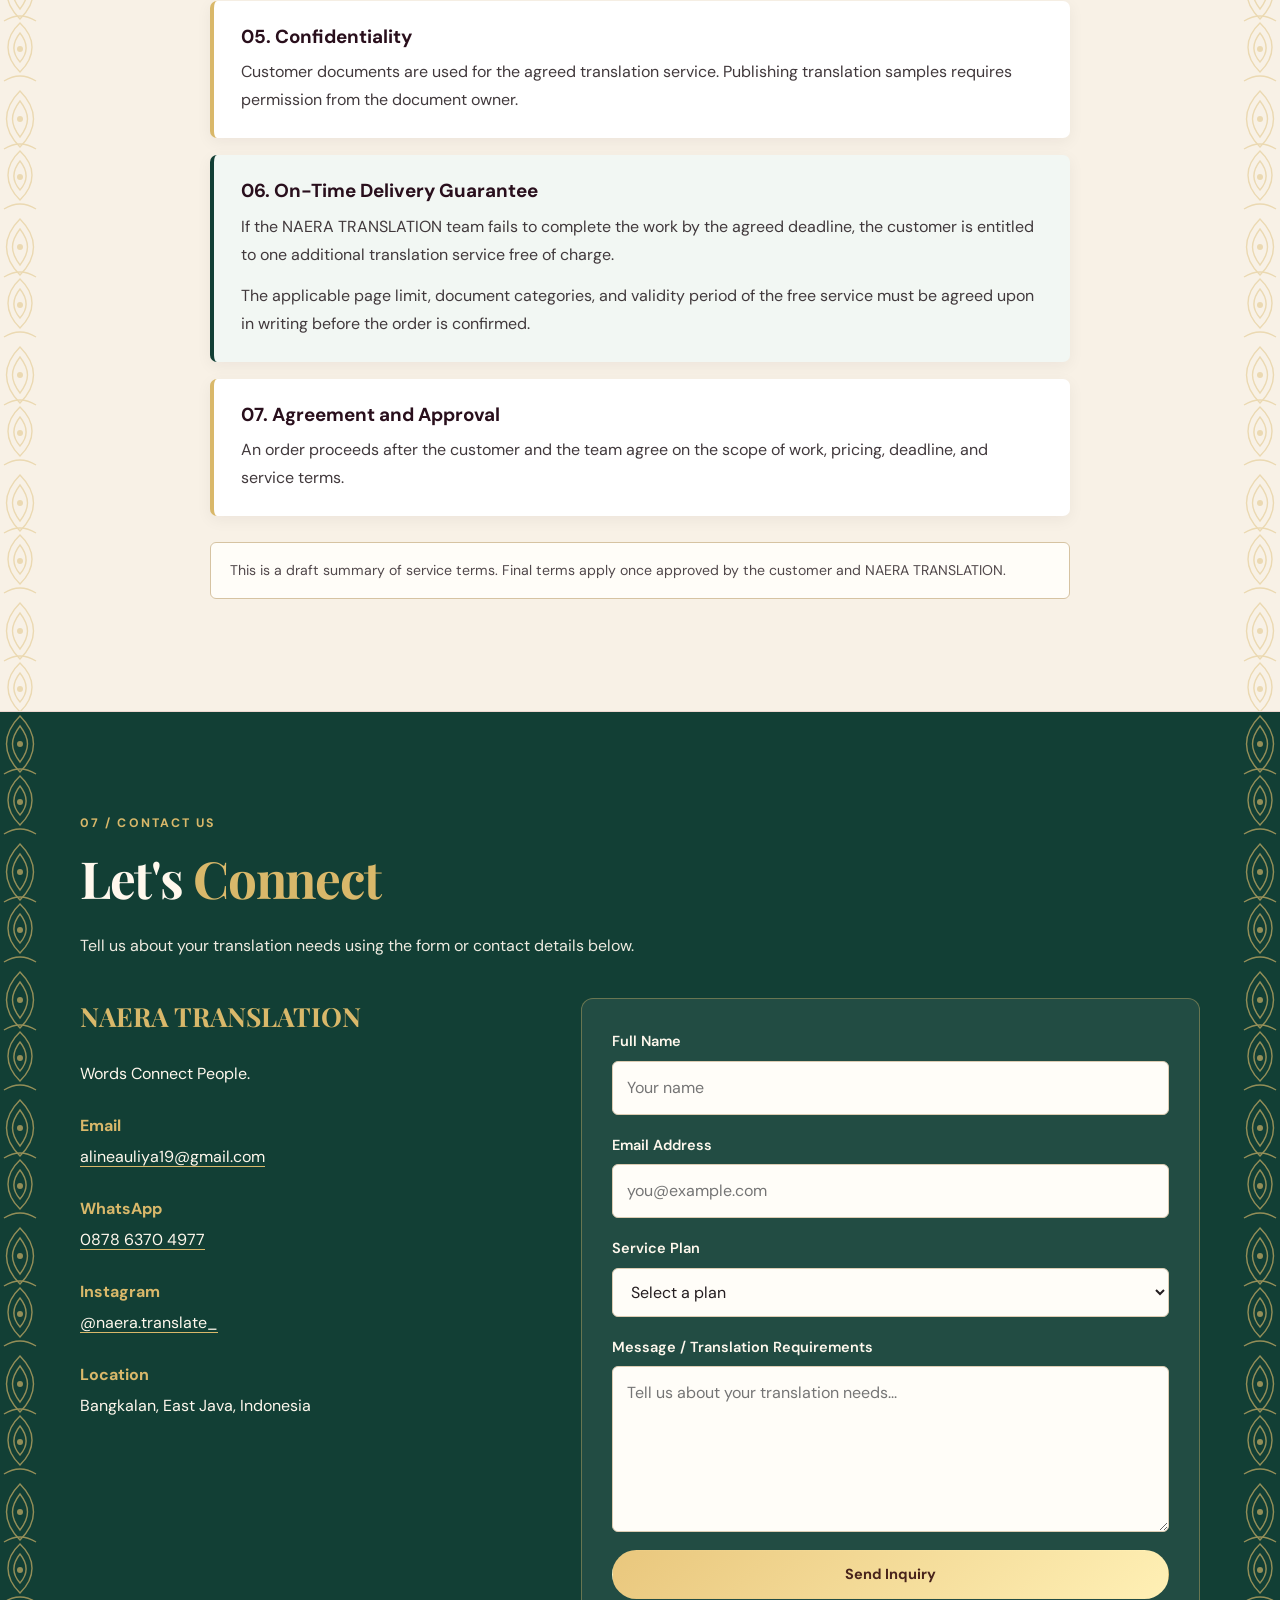
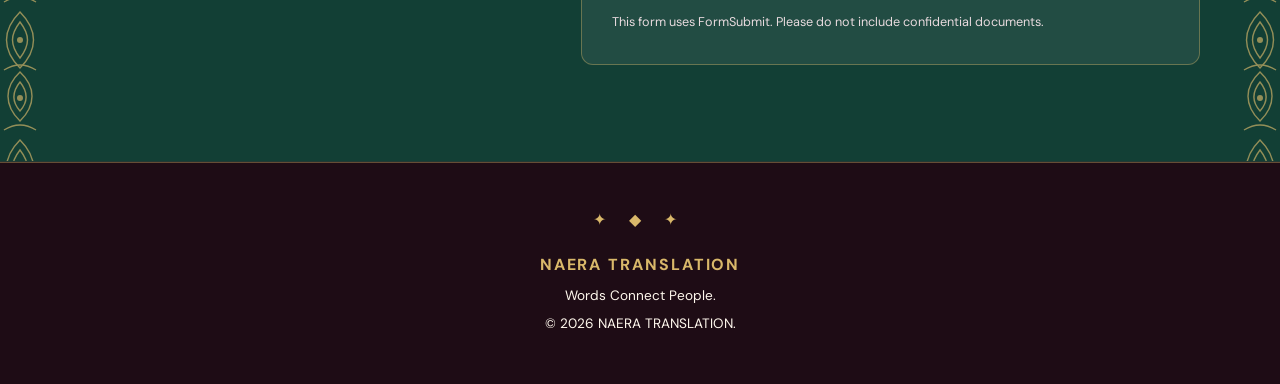
==== commit 194d2f7e: "Update christmas.js version in index-en.html" ====
--- a/index-en.html
+++ b/index-en.html
@@ -10,7 +10,7 @@
   <link rel="stylesheet" href="style.css">
   <script src="script.js" defer></script>
 </head>
-      <script src="christmas.js?v=20261123b" defer></script>
+      <script src="christmas.js?v=20261124" defer></script>
 </body>
 </html>
 <body>
